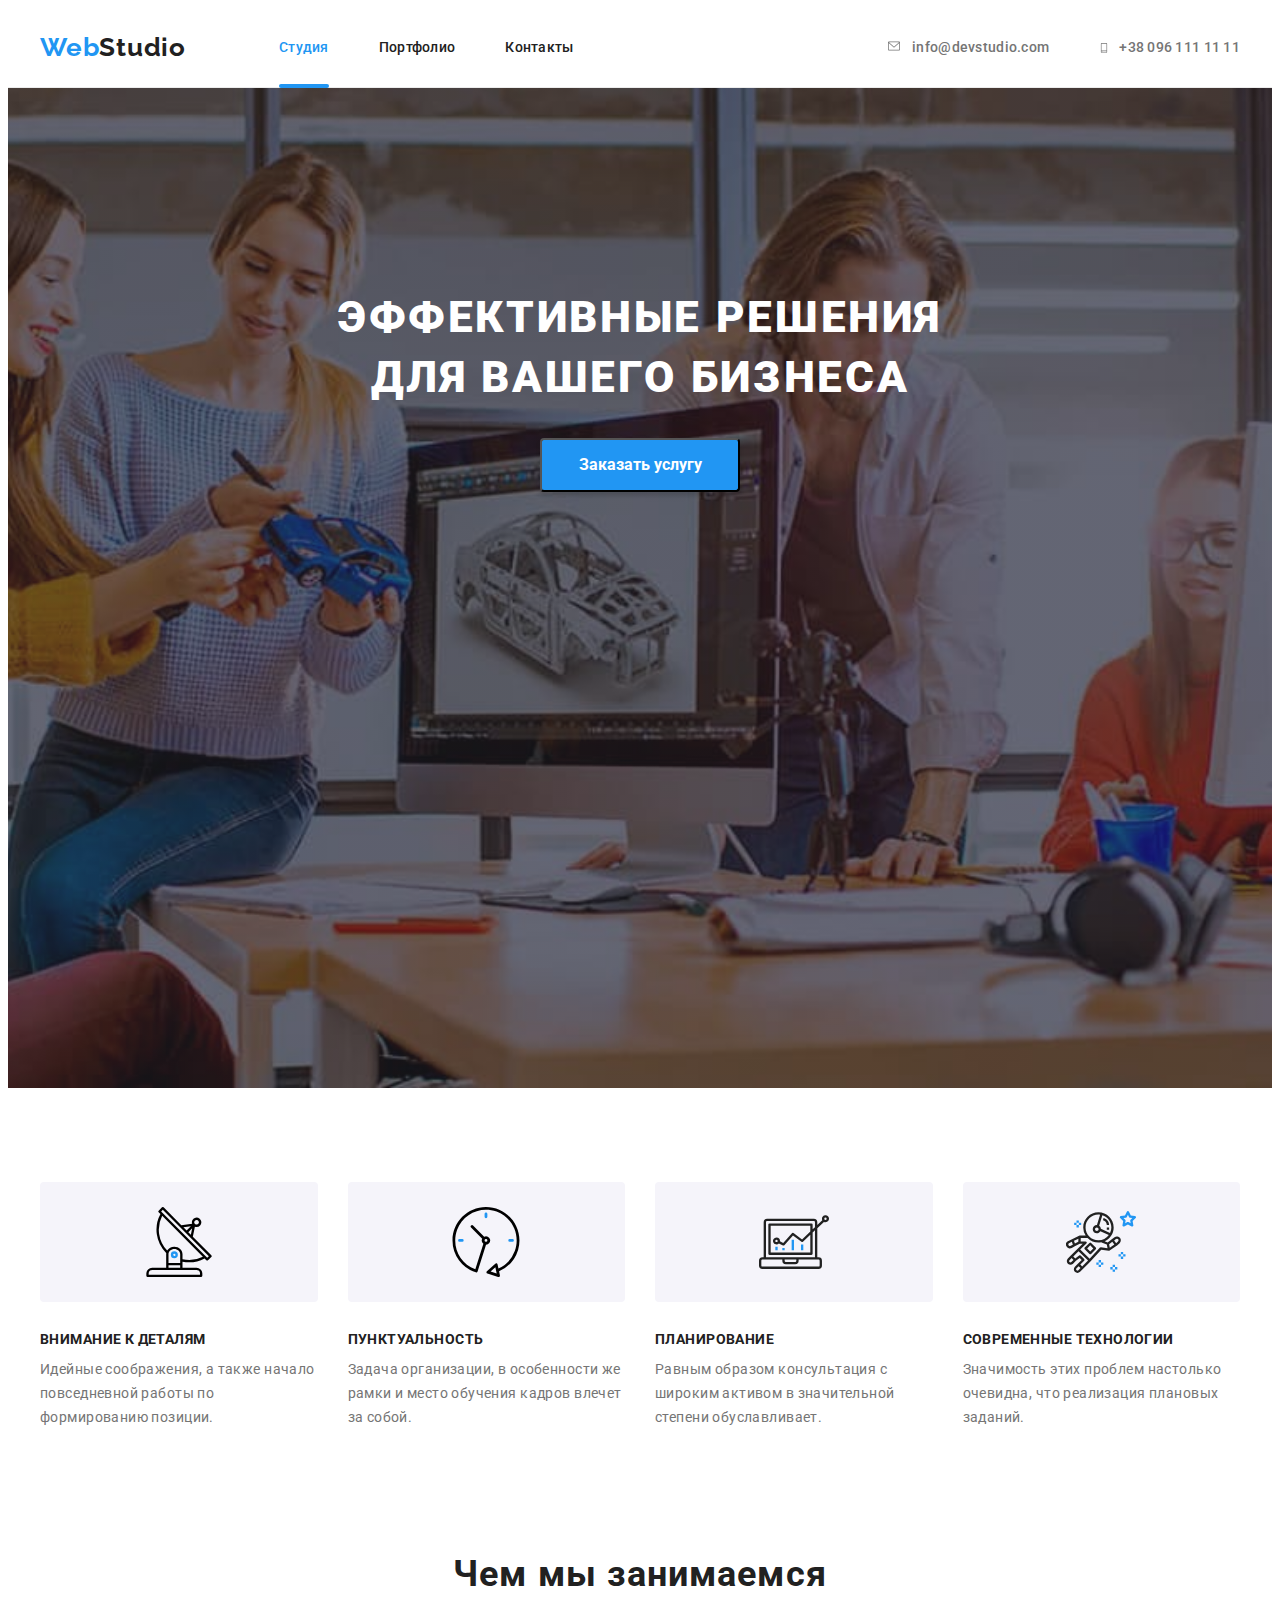
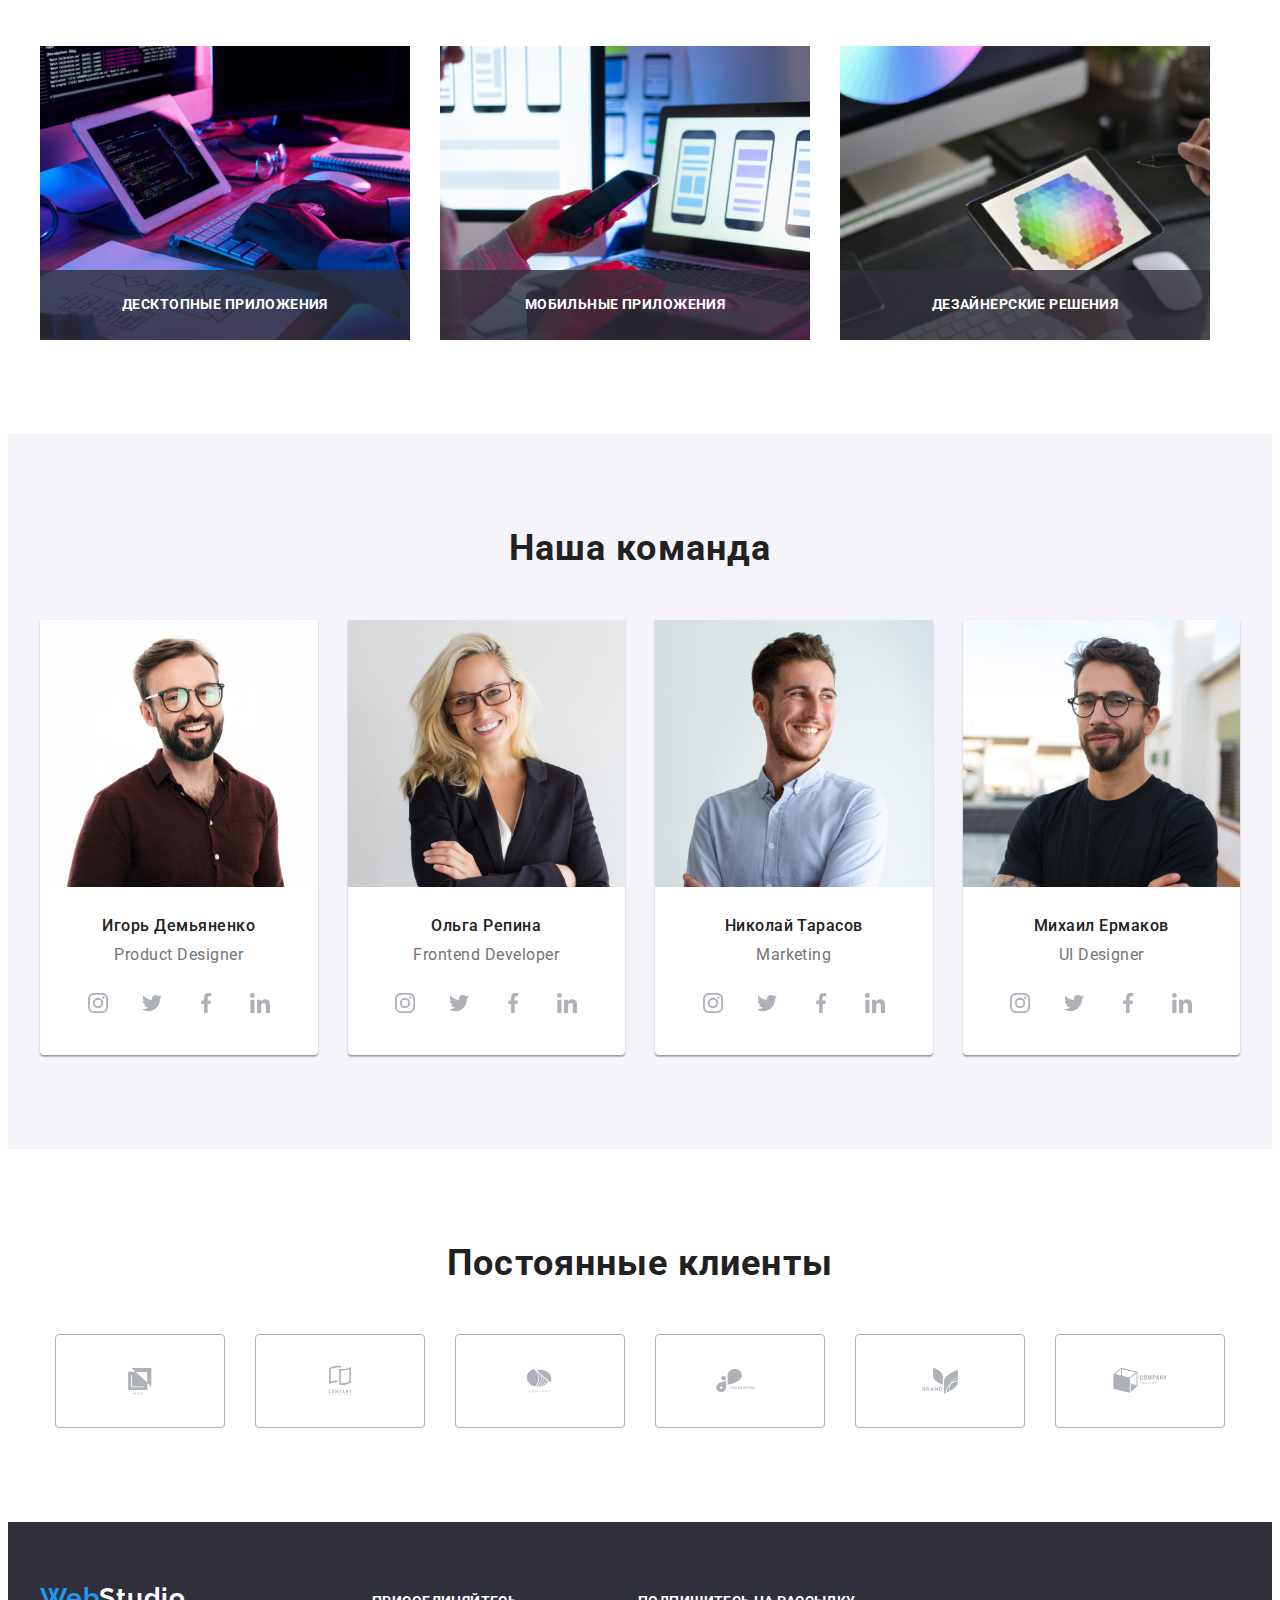
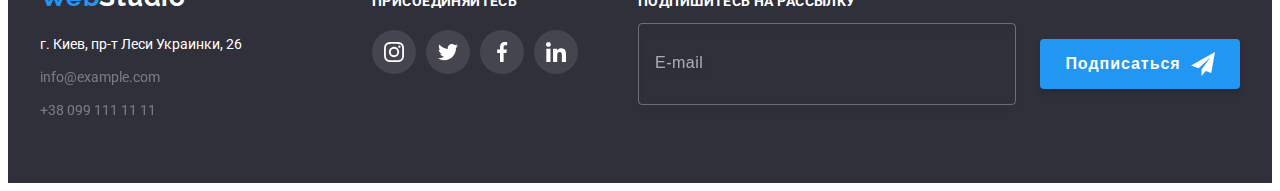
==== index.html @ 74e17956 "without header" ====
<!DOCTYPE html>
<html lang="en">
  <head>
    <meta charset="UTF-8" />
    <meta http-equiv="X-UA-Compatible" content="IE=edge" />
    <meta name="viewport" content="width=device-width, initial-scale=1.0" />
    <link rel="preconnect" href="https://fonts.googleapis.com" />
    <link rel="preconnect" href="https://fonts.gstatic.com" crossorigin />
    <link
      href="https://fonts.googleapis.com/css2?family=Raleway:wght@700&family=Roboto:wght@400;500;700;900&display=swap"
      rel="stylesheet"
    />
    <link
      rel="stylesheet"
      href="https://cdnjs.cloudflare.com/ajax/libs/modern-normalize/1.1.0/modern-normalize.min.css"
      integrity="sha512-wpPYUAdjBVSE4KJnH1VR1HeZfpl1ub8YT/NKx4PuQ5NmX2tKuGu6U/JRp5y+Y8XG2tV+wKQpNHVUX03MfMFn9Q=="
      crossorigin="anonymous"
      referrerpolicy="no-referrer"
    />

    <link rel="stylesheet" href="./css/main.min.css" />
    <title>Studio</title>
  </head>
  <body>
    <!-- Шапка -->

    <header class="header">
      <div class="container container__header">
        <nav class="nav">
          <a href="" class="logo__top"
            >Web<span class="logo__black">Studio</span></a
          >
          <ul class="nav__list list">
            <li class="nav__item">
              <a href="index.html" class="nav__link current">Студия</a>
            </li>
            <li class="nav__item">
              <a href="portfolio.html" class="nav__link">Портфолио</a>
            </li>
            <li class="nav__item">
              <a href="" class="nav__link">Контакты</a>
            </li>
          </ul>
        </nav>
        <ul class="contact list">
          <li class="contact__item">
            <a href="mailto:info@devstudio.com" class="contact__link">
              <svg class="contact__icon-mail">
                <use href="./images/symbol-defs.svg#icon-mail"></use></svg
              >info@devstudio.com</a
            >
          </li>
          <li class="contact__item">
            <a href="tel:+380961111111" class="contact__link">
              <svg class="contact__icon-phone">
                <use href="./images/symbol-defs.svg#icon-smartphone"></use></svg
              >+38 096 111 11 11</a
            >
          </li>
        </ul>
      </div>
    </header>

    <!-- Hero -->

    <main>
      <section class="hero__page">
        <h1 class="hero__title">ЭФФЕКТИВНЫЕ РЕШЕНИЯ<br />ДЛЯ ВАШЕГО БИЗНЕСА</h1>
        <button data-modal-open type="button" class="hero__button">
          Заказать услугу
        </button>
      </section>

      <!-- 2 Body -->

      <section class="feature__section">
        <div class="container">
          <h2 class="visually-hidden">Особенности</h2>
          <ul class="list feature__list">
            <li class="feature__item">
              <div class="feature__proj">
                <svg class="feature__icon">
                  <use href="./images/symbol-defs.svg#icon-antenna"></use>
                </svg>
              </div>
              <h3 class="feature__title">Внимание к деталям</h3>
              <p class="feature__text">
                Идейные соображения, а также начало повседневной работы по
                формированию позиции.
              </p>
            </li>
            <li class="feature__item">
              <div class="feature__proj">
                <svg class="feature__icon">
                  <use href="./images/symbol-defs.svg#icon-clock"></use>
                </svg>
              </div>
              <h3 class="feature__title">Пунктуальность</h3>
              <p class="feature__text">
                Задача организации, в особенности же рамки и место обучения
                кадров влечет за собой.
              </p>
            </li>
            <li class="feature__item">
              <div class="feature__proj">
                <svg class="feature__icon">
                  <use href="./images/symbol-defs.svg#icon-diagram"></use>
                </svg>
              </div>
              <h3 class="feature__title">Планирование</h3>
              <p class="feature__text">
                Равным образом консультация с широким активом в значительной
                степени обуславливает.
              </p>
            </li>
            <li class="feature__item">
              <div class="feature__proj">
                <svg class="feature__icon">
                  <use href="./images/symbol-defs.svg#icon-astronaut"></use>
                </svg>
              </div>
              <h3 class="feature__title">Современные технологии</h3>
              <p class="feature__text">
                Значимость этих проблем настолько очевидна, что реализация
                плановых заданий.
              </p>
            </li>
          </ul>
        </div>
      </section>

      <!--What we do -->
      <section class="project section">
        <div class="container">
          <h2 class="activity__title">Чем мы занимаемся</h2>
          <ul class="activity__list list">
            <li class="activity__item">
              <div class="activity__base">
                <img
                  src="./images/screen-1.jpg"
                  alt="Людина пише код"
                  width="370"
                />
                <div class="activity__inform">
                  <p class="activity__text">ДЕСКТОПНЫЕ ПРИЛОЖЕНИЯ</p>
                </div>
              </div>
            </li>
            <li class="activity__item">
              <div class="activity__base">
                <img
                  src="./images/screen-2.jpg"
                  alt="Людина створює додаток"
                  width="370"
                />
                <div class="activity__inform">
                  <p class="activity__text">МОБИЛЬНЫЕ ПРИЛОЖЕНИЯ</p>
                </div>
              </div>
            </li>
            <li class="activity__item">
              <div class="activity__base">
                <img
                  src="./images/screen-3.jpg"
                  alt="Людина підбирає колір"
                  width="370"
                />
                <div class="activity__inform">
                  <p class="activity__text">ДЕЗАЙНЕРСКИЕ РЕШЕНИЯ</p>
                </div>
              </div>
            </li>
          </ul>
        </div>
      </section>

      <!-- Our team -->

      <section class="team section">
        <div class="container">
          <h2 class="team__title">Наша команда</h2>
          <ul class="team__list list">
            <li class="team__item">
              <img
                class="team__pictures"
                src="./images/img3.jpg"
                alt="Фото працівника"
                width="270"
              />
              <div class="team__workers">
                <h3 class="team__name">Игорь Демьяненко</h3>
                <p class="team__position">Product Designer</p>
                <ul class="team__social list">
                  <li class="team__social--item">
                    <a href="" class="team__social--link">
                      <svg
                        class="team__social--icon"
                        width="20px"
                        height="20px"
                      >
                        <use
                          href="./images/symbol-defs.svg#icon-instagram"
                        ></use>
                      </svg>
                    </a>
                  </li>
                  <li class="team__social--item">
                    <a href="" class="team__social--link">
                      <svg
                        class="team__social--icon"
                        width="20px"
                        height="20px"
                      >
                        <use href="./images/symbol-defs.svg#icon-twitter"></use>
                      </svg>
                    </a>
                  </li>
                  <li class="team__social--item">
                    <a href="" class="team__social--link">
                      <svg
                        class="team__social--icon"
                        width="20px"
                        height="20px"
                      >
                        <use
                          href="./images/symbol-defs.svg#icon-facebook"
                        ></use>
                      </svg>
                    </a>
                  </li>
                  <li class="team__social--item">
                    <a href="" class="team__social--link">
                      <svg
                        class="team__social--icon"
                        width="20px"
                        height="20px"
                      >
                        <use
                          href="./images/symbol-defs.svg#icon-linkedin"
                        ></use>
                      </svg>
                    </a>
                  </li>
                </ul>
              </div>
            </li>
            <li class="team__item">
              <img
                class="team__pictures"
                src="./images/img4.jpg"
                alt="Фото працівника"
                width="270"
              />
              <div class="team__workers">
                <h3 class="team__name">Ольга Репина</h3>
                <p class="team__position">Frontend Developer</p>
                <ul class="team__social list">
                  <li class="team__social--item">
                    <a href="" class="team__social--link">
                      <svg
                        class="team__social--icon"
                        width="20px"
                        height="20px"
                      >
                        <use
                          href="./images/symbol-defs.svg#icon-instagram"
                        ></use>
                      </svg>
                    </a>
                  </li>
                  <li class="team__social--item">
                    <a href="" class="team__social--link">
                      <svg
                        class="team__social--icon"
                        width="20px"
                        height="20px"
                      >
                        <use href="./images/symbol-defs.svg#icon-twitter"></use>
                      </svg>
                    </a>
                  </li>
                  <li class="team__social--item">
                    <a href="" class="team__social--link">
                      <svg
                        class="team__social--icon"
                        width="20px"
                        height="20px"
                      >
                        <use
                          href="./images/symbol-defs.svg#icon-facebook"
                        ></use>
                      </svg>
                    </a>
                  </li>
                  <li class="team__social--item">
                    <a href="" class="team__social--link">
                      <svg
                        class="team__social--icon"
                        width="20px"
                        height="20px"
                      >
                        <use
                          href="./images/symbol-defs.svg#icon-linkedin"
                        ></use>
                      </svg>
                    </a>
                  </li>
                </ul>
              </div>
            </li>
            <li class="team__item">
              <img
                class="team__pictures"
                src="./images/img5.jpg"
                alt="Фото працівника"
                width="270"
              />
              <div class="team__workers">
                <h3 class="team__name">Николай Тарасов</h3>
                <p class="team__position">Marketing</p>
                <ul class="team__social list">
                  <li class="team__social--item">
                    <a href="" class="team__social--link">
                      <svg
                        class="team__social--icon"
                        width="20px"
                        height="20px"
                      >
                        <use
                          href="./images/symbol-defs.svg#icon-instagram"
                        ></use>
                      </svg>
                    </a>
                  </li>
                  <li class="team__social--item">
                    <a href="" class="team__social--link">
                      <svg
                        class="team__social--icon"
                        width="20px"
                        height="20px"
                      >
                        <use href="./images/symbol-defs.svg#icon-twitter"></use>
                      </svg>
                    </a>
                  </li>
                  <li class="team__social--item">
                    <a href="" class="team__social--link">
                      <svg
                        class="team__social--icon"
                        width="20px"
                        height="20px"
                      >
                        <use
                          href="./images/symbol-defs.svg#icon-facebook"
                        ></use>
                      </svg>
                    </a>
                  </li>
                  <li class="team__social--item">
                    <a href="" class="team__social--link">
                      <svg
                        class="team__social--icon"
                        width="20px"
                        height="20px"
                      >
                        <use
                          href="./images/symbol-defs.svg#icon-linkedin"
                        ></use>
                      </svg>
                    </a>
                  </li>
                </ul>
              </div>
            </li>
            <li class="team__item">
              <img
                class="team__pictures"
                src="./images/img6.jpg"
                alt="Фото працівника"
                width="270"
              />
              <div class="team__workers">
                <h3 class="team__name">Михаил Ермаков</h3>
                <p class="team__position">UI Designer</p>
                <ul class="team__social list">
                  <li class="team__social--item">
                    <a href="" class="team__social--link">
                      <svg
                        class="team__social--icon"
                        width="20px"
                        height="20px"
                      >
                        <use
                          href="./images/symbol-defs.svg#icon-instagram"
                        ></use>
                      </svg>
                    </a>
                  </li>
                  <li class="team__social--item">
                    <a href="" class="team__social--link">
                      <svg
                        class="team__social--icon"
                        width="20px"
                        height="20px"
                      >
                        <use href="./images/symbol-defs.svg#icon-twitter"></use>
                      </svg>
                    </a>
                  </li>
                  <li class="team__social--item">
                    <a href="" class="team__social--link">
                      <svg
                        class="team__social--icon"
                        width="20px"
                        height="20px"
                      >
                        <use
                          href="./images/symbol-defs.svg#icon-facebook"
                        ></use>
                      </svg>
                    </a>
                  </li>
                  <li class="team__social--item">
                    <a href="" class="team__social--link">
                      <svg
                        class="team__social--icon"
                        width="20px"
                        height="20px"
                      >
                        <use
                          href="./images/symbol-defs.svg#icon-linkedin"
                        ></use>
                      </svg>
                    </a>
                  </li>
                </ul>
              </div>
            </li>
          </ul>
        </div>
      </section>

      <section class="clients section">
        <div class="container">
          <h2 class="clients__title">Постоянные клиенты</h2>
          <ul class="clients__list list">
            <li class="clients__item">
              <a href="" class="clients__link">
                <svg class="clients__icon">
                  <use href="./images/symbol-defs.svg#icon-logo1"></use>
                </svg>
              </a>
            </li>
            <li class="clients__item">
              <a href="" class="clients__link">
                <svg class="clients__icon">
                  <use href="./images/symbol-defs.svg#icon-logo2"></use>
                </svg>
              </a>
            </li>
            <li class="clients__item">
              <a href="" class="clients__link">
                <svg class="clients__icon">
                  <use href="./images/symbol-defs.svg#icon-logo3"></use>
                </svg>
              </a>
            </li>
            <li class="clients__item">
              <a href="" class="clients__link">
                <svg class="clients__icon">
                  <use href="./images/symbol-defs.svg#icon-logo4"></use>
                </svg>
              </a>
            </li>
            <li class="clients__item">
              <a href="" class="clients__link">
                <svg class="clients__icon">
                  <use href="./images/symbol-defs.svg#icon-logo5"></use>
                </svg>
              </a>
            </li>
            <li class="clients__item">
              <a href="" class="clients__link">
                <svg class="clients__icon">
                  <use href="./images/symbol-defs.svg#icon-logo6"></use>
                </svg>
              </a>
            </li>
          </ul>
        </div>
      </section>
    </main>
    <!--Address and phone number-->
    <footer class="footer__section">
      <div class="container footer__container">
        <div class="footer__con">
          <a href="/index.html" class="logo"
            >Web<span class="logo__white">Studio</span></a
          >
          <address class="footer__address">
            <p>г. Киев, пр-т Леси Украинки, 26</p>
            <a class="footer__address--link" href="mailto:info@example.com"
              >info@example.com</a
            >
            <a class="footer__address--link" href="tel:380991111111"
              >+38 099 111 11 11</a
            >
          </address>
        </div>
        <div class="footer__socials">
          <h3 class="footer__socials--title">ПРИСОЕДИНЯЙТЕСЬ</h3>
          <ul class="footer__socials--list list">
            <li class="footer__socials--item">
              <a href="" class="footer__socials--link">
                <svg class="footer__socials--icon" width="20px" height="20px">
                  <use href="./images/symbol-defs.svg#icon-instagram"></use>
                </svg>
              </a>
            </li>
            <li class="footer__socials--item">
              <a href="" class="footer__socials--link">
                <svg class="footer__socials--icon" width="20px" height="20px">
                  <use href="./images/symbol-defs.svg#icon-twitter"></use>
                </svg>
              </a>
            </li>
            <li class="footer__socials--item">
              <a href="" class="footer__socials--link">
                <svg class="footer__socials--icon" width="20px" height="20px">
                  <use href="./images/symbol-defs.svg#icon-facebook"></use>
                </svg>
              </a>
            </li>
            <li class="footer__socials--item">
              <a href="" class="footer__socials--link">
                <svg class="footer__socials--icon" width="20px" height="20px">
                  <use href="./images/symbol-defs.svg#icon-linkedin"></use>
                </svg>
              </a>
            </li>
          </ul>
        </div>

        <!-- Подпишитесь на рассылку -->

        <div class="subscribe">
          <p class="subscribe__title">Подпишитесь на рассылку</p>
          <form class="subscribe__field">
            <input
              type="email"
              class="subscribe__email"
              name="email"
              placeholder="E-mail"
            />
            <button type="submit" class="subscribe__button">
              Подписаться
              <svg class="subscribe__icon">
                <use href="./images/symbol-defs.svg#icon-send"></use>
              </svg>
            </button>
          </form>
        </div>
      </div>
    </footer>

    <!-- Модальне вікно -->

    <div class="backdrop is-hidden" data-modal>
      <div class="modal">
        <button data-modal-close type="button" class="modal__button">
          <svg class="modal__close--icon">
            <use href="./images/symbol-defs.svg#icon-close"></use>
          </svg>
        </button>
        <p class="modal__title">Оставьте свои данные, мы вам перезвоним</p>
        <form class="modal__form" autocomplete="off">
          <label class="modal__label" for="user-name">Имя</label>
          <div class="modal__field">
            <input
              type="text"
              class="modal__input"
              name="user-name"
              id="user-name"
            />
            <svg class="modal__icon" width="18px" height="18px">
              <use href="./images/symbol-defs.svg#icon-person"></use>
            </svg>
          </div>
          <label class="modal__label" for="user-tel">Телефон</label>
          <div class="modal__field">
            <input
              type="tel"
              class="modal__input"
              name="user-tel"
              id="user-tel"
            />
            <svg class="modal__icon" width="18px" height="18px">
              <use href="./images/symbol-defs.svg#icon-phone"></use>
            </svg>
          </div>
          <label class="modal__label" for="user-email">Почта</label>
          <div class="modal__field">
            <input
              type="email"
              class="modal__input"
              name="user-email"
              id="user-email"
            />
            <svg class="modal__icon" width="18px" height="18px">
              <use href="./images/symbol-defs.svg#icon-email"></use>
            </svg>
          </div>

          <label class="modal__label" for="user-comment">Комментарий</label>
          <textarea
            name="user-comment"
            class="modal__comment"
            placeholder="Введите текст"
            id="user-comment"
          ></textarea>

          <!-- Форма -->

          <div class="modal__conditions">
            <input
              type="checkbox"
              class="checkbox__input is-hidden"
              id="checkbox__input"
              name="policy"
              value="policy"
            />
            <label for="checkbox__input" class="checkbox__text">
              <span>
                <svg class="checkbox__icon" width="11px" height="8px">
                  <use href="./images/symbol-defs.svg#icon-vector"></use>
                </svg>
              </span>
              Соглашаюсь с рассылкой и принимаю &nbsp;
              <a class="checkbox__link" href="#">Условия договора</a></label
            >
          </div>
          <button type="submit" class="checkbox__button">Отправить</button>
        </form>
      </div>
    </div>
    <script src="./js/modal.js"></script>
  </body>
</html>
---- css/main.min.css ----
body{font-family:Roboto,sans-serif}:root{--main-text-color: #212121;--secondary-text-color: #757575;--primary-white-color: #ffffff;--main-page-background-color: #ffffff;--secondary-background-color: #2f303a;--accent-color: #2196f3;--second-button-color: #188ce8;--contact-info-color: rgba(255, 255, 255, 0.6);--third-button-color: #f5f4fa;--border-color: #eeeeee;--bg-icon-color: #f5f4fa;--soc-icon-color: #afb1b8;--footer-icon-color: rgba(255, 255, 255, 0.1);--timing-function: cubic-bezier(0.4, 0, 0.2, 1);--example-bg-color: rgba(33, 150, 243, 0.9)}h1,h2,h3,h4,h5,h6{margin:0;padding:0}p{margin:0;padding:0}.list{margin:0;padding:0;list-style:none}.img{display:block}.container{margin-left:auto;margin-right:auto;padding-left:15px;padding-right:15px}@media screen and (min-width: 480px){.container{width:480px}}@media screen and (min-width: 768px){.container{width:768px}}@media screen and (min-width: 1200px){.container{width:1200px}}.visually-hidden{position:absolute;white-space:nowrap;width:1px;height:1px;overflow:hidden;border:0;padding:0;clip:rect(0 0 0 0);-webkit-clip-path:inset(50%);clip-path:inset(50%);margin:-1px}body{background-color:var(--main-page-background-color);color:var(--main-text-color)}.header{border-bottom:1px solid #ececec}.container__header{display:-webkit-box;display:-ms-flexbox;display:flex;-webkit-box-align:center;-ms-flex-align:center;align-items:center}.nav{display:-webkit-box;display:-ms-flexbox;display:flex;-webkit-box-align:center;-ms-flex-align:center;align-items:center}.logo__top{margin-right:93px;color:var(--accent-color);font-family:Raleway,sans-serif;font-style:normal;font-weight:700;font-size:26px;line-height:1.19;text-decoration:none;letter-spacing:.03em}.logo{color:var(--accent-color);font-family:Raleway,sans-serif;font-style:normal;font-weight:700;font-size:26px;line-height:1.19;text-decoration:none;letter-spacing:.03em}.logo__black{color:var(--main-text-color)}.logo__white{color:var(--primary-white-color)}.nav{display:-webkit-box;display:-ms-flexbox;display:flex;-webkit-box-align:center;-ms-flex-align:center;align-items:center}.nav__list .nav__item .nav__link{display:block;padding-top:32px;padding-bottom:32px;margin-right:50px}.nav__list{display:-webkit-box;display:-ms-flexbox;display:flex}.nav__link{color:var(--main-text-color);text-decoration:none;font-style:normal;font-weight:500;font-size:14px;line-height:1.1;letter-spacing:.02em;-webkit-transition:color 250ms var(--timing-function);transition:color 250ms var(--timing-function)}.nav__link:hover,.nav__link:focus{color:var(--accent-color)}.nav__link.current{position:relative}.nav__link.current{color:var(--accent-color)}.nav__link.current::after{content:"";position:absolute;left:0;bottom:-1px;display:block;width:100%;height:4px;border-radius:2px;background-color:var(--accent-color)}.contact{display:-webkit-box;display:-ms-flexbox;display:flex;margin-left:auto}.contact__icon-mail{fill:currentColor;margin-right:10px;width:16px;height:12px;display:-webkit-box;display:-ms-flexbox;display:flex;-webkit-box-pack:center;-ms-flex-pack:center;justify-content:center;text-align:center}.contact__icon-mail:hover,.contact__icon-mail:focus{fill:var(--accent-color)}.contact__icon-phone{margin-right:10px;width:10px;height:16px;fill:currentColor;-webkit-transition:fill 250ms var(--timing-function);transition:fill 250ms var(--timing-function)}.contact__item+.contact__item{margin-left:50px}.contact__link{color:var(--secondary-text-color);text-decoration:none;font-style:normal;font-weight:500;font-size:14px;line-height:1.1;letter-spacing:.02em;-webkit-transition:color 250ms var(--timing-function);transition:color 250ms var(--timing-function)}.contact__link{display:-webkit-box;display:-ms-flexbox;display:flex;margin-left:auto}.contact__link:hover,.contact__link:focus{color:var(--accent-color)}.hero__page{max-width:1600px;height:600px;margin-left:auto;margin-right:auto;text-align:center;padding-top:200px;padding-bottom:200px;background-image:-webkit-gradient(linear, left top, right top, from(rgba(47, 48, 58, 0.4)), to(rgba(47, 48, 58, 0.4))),url(../images/head-bg.jpg);background-image:linear-gradient(to right, rgba(47, 48, 58, 0.4), rgba(47, 48, 58, 0.4)),url(../images/head-bg.jpg);background-repeat:no-repeat;background-size:cover;background-position:center}.hero__title{font-weight:900;font-size:44px;line-height:1.36;text-align:center;letter-spacing:.06em;text-transform:uppercase;margin-bottom:30px;color:var(--primary-white-color)}.hero__button{display:inline-block;padding:10px 32px;min-width:200px;background-color:var(--accent-color);text-align:center;-webkit-box-shadow:0px 4px 4px rgba(0,0,0,.15);box-shadow:0px 4px 4px rgba(0,0,0,.15);border-radius:4px;-webkit-transition:background-color 250ms var(--timing-function),-webkit-box-shadow 250ms var(--timing-function);transition:background-color 250ms var(--timing-function),-webkit-box-shadow 250ms var(--timing-function);transition:background-color 250ms var(--timing-function),box-shadow 250ms var(--timing-function);transition:background-color 250ms var(--timing-function),box-shadow 250ms var(--timing-function),-webkit-box-shadow 250ms var(--timing-function)}.hero__button{color:var(--primary-white-color);font-family:inherit;font-weight:700;font-size:16px;line-height:1.86;cursor:pointer}.hero__button:hover,.hero__button:focus{background-color:var(--second-button-color);color:var(--primary-white-color)}.feature__section{padding-top:60px;padding-bottom:60px}@media screen and (min-width: 1200px){.feature__section{padding-top:94px;padding-bottom:94px}}.feature__proj{display:-webkit-box;display:-ms-flexbox;display:flex;-webkit-box-pack:center;-ms-flex-pack:center;justify-content:center;-webkit-box-align:center;-ms-flex-align:center;align-items:center;height:120px;background-color:var(--bg-icon-color);margin-bottom:30px;border-radius:4px}@media screen and (min-width: 1200px){.feature__list{margin-bottom:-30px}}@media screen and (min-width: 768px){.feature__list{display:-webkit-box;display:-ms-flexbox;display:flex;-ms-flex-wrap:wrap;flex-wrap:wrap;margin-right:-30px}}@media screen and (min-width: 1200px){.feature__item{margin-bottom:30px}}@media screen and (min-width: 768px){.feature__item{margin-right:30px;-ms-flex-preferred-size:calc(50% - 30px);flex-basis:calc(50% - 30px)}}@media screen and (min-width: 1200px){.feature__item{-ms-flex-preferred-size:calc(25% - 30px);flex-basis:calc(25% - 30px)}}.feature__icon{width:70px;height:70px}.feature__title{margin-bottom:10px;font-weight:700;font-size:14px;line-height:1.14;letter-spacing:.03em;text-transform:uppercase;text-align:center}@media screen and (min-width: 768px){.feature__title{text-align:start}}.feature__text{color:var(--secondary-text-color);font-weight:400;font-size:14px;line-height:1.71;letter-spacing:.03em}@media screen and (min-width: 768px){.feature__text{margin-bottom:30px}}@media screen and (max-width: 1200px){.project{display:none}}.project{padding-bottom:94px}.activity__title{color:var(--main-text-color);font-weight:700;font-size:36px;line-height:1.16;text-align:center;letter-spacing:.03em}.activity__title{margin-bottom:50px}.project img{display:block}.activity__list{display:-webkit-box;display:-ms-flexbox;display:flex}.activity__item:not(:last-child){margin-right:30px}.project__section .img{display:block}.activity__base{position:relative}.activity__inform{position:absolute;width:100%;height:70px;bottom:0;background-color:rgba(47,48,58,.8);display:-webkit-box;display:-ms-flexbox;display:flex;-webkit-box-pack:center;-ms-flex-pack:center;justify-content:center;-webkit-box-align:center;-ms-flex-align:center;align-items:center}.activity__text{font-weight:700;font-size:14px;line-height:1.14;text-align:center;letter-spacing:.03em;color:var(--primary-white-color)}.team{margin:0 auto;padding-top:60px;padding-bottom:60px}@media screen and (min-width: 1200px){.team{padding-top:94px;padding-bottom:94px}}.team__title{color:var(--main-text-color);font-weight:700;font-size:28px;line-height:1.17;text-align:center;letter-spacing:.03em;margin-bottom:30px}@media screen and (min-width: 1200px){.team__title{font-size:36px;line-height:1.16;margin-bottom:50px}}.team__workers{padding-top:30px;padding-bottom:30px}@media screen and (max-width: 1200px){.team__workers{padding-top:30px;padding-bottom:24px}}.team__list{text-align:center}@media screen and (max-width: 1200px){.team__list{margin-bottom:-30px}}@media screen and (min-width: 768px){.team__list{display:-webkit-box;display:-ms-flexbox;display:flex;-ms-flex-wrap:wrap;flex-wrap:wrap;margin-right:-30px}}.team__item{background:var(--primary-white-color);-webkit-box-shadow:0px 1px 3px rgba(0,0,0,.12),0px 1px 1px rgba(0,0,0,.14),0px 2px 1px rgba(0,0,0,.2);box-shadow:0px 1px 3px rgba(0,0,0,.12),0px 1px 1px rgba(0,0,0,.14),0px 2px 1px rgba(0,0,0,.2);border-radius:0px 0px 4px 4px}@media screen and (max-width: 1200px){.team__item{margin-bottom:30px}}@media screen and (min-width: 768px){.team__item{-ms-flex-preferred-size:calc(50% - 30px);flex-basis:calc(50% - 30px);margin-right:30px}}@media screen and (min-width: 1200px){.team__item{-ms-flex-preferred-size:calc(25% - 30px);flex-basis:calc(25% - 30px)}}.team__item:not(:last-child){margin-right:30px}.team{background-color:var(--third-button-color)}.team__name{color:var(--main-text-color);font-weight:500;font-size:16px;line-height:1.18;letter-spacing:.03em}.team__name{margin-bottom:10px}.team__position{color:var(--secondary-text-color);font-weight:400;font-size:16px;line-height:1.18;letter-spacing:.03em}.team img{display:block;width:100%}.team__social{display:-webkit-box;display:-ms-flexbox;display:flex;-webkit-box-pack:center;-ms-flex-pack:center;justify-content:center;margin-top:16px}.team__social--item:not(:last-child){margin-right:10px}.team__social--link{width:44px;height:44px;background-color:var(--primary-white-color);border-radius:50%;display:-webkit-box;display:-ms-flexbox;display:flex;-webkit-box-pack:center;-ms-flex-pack:center;justify-content:center;-webkit-box-align:center;-ms-flex-align:center;align-items:center;-webkit-transition:background-color 250ms var(--timing-function);transition:background-color 250ms var(--timing-function)}.team__social--link:hover,.team__social--link:focus{background-color:var(--accent-color)}.team__social--icon{fill:var(--soc-icon-color);-webkit-transition:fill 250ms var(--timing-function);transition:fill 250ms var(--timing-function)}.team__social--link:hover .team__social--icon,.team__social--link:focus .team__social--icon{fill:var(--primary-white-color)}.clients{padding-top:60px;padding-bottom:60px}@media screen and (min-width: 1200px){.clients{padding-top:94px;padding-bottom:94px}}.clients__title{font-weight:700;font-size:36px;line-height:1.16;text-align:center;letter-spacing:.03em;margin-bottom:50px}.clients__link{display:-webkit-box;display:-ms-flexbox;display:flex;-webkit-box-pack:center;-ms-flex-pack:center;justify-content:center;-webkit-box-align:center;-ms-flex-align:center;align-items:center;height:92px;border:1px solid #afb1b8;border-radius:4px;-webkit-transition:border 250ms var(--timing-function);transition:border 250ms var(--timing-function)}.clients__link:hover,.clients__link:focus{border-color:var(--accent-color)}.clients__list{display:-webkit-box;display:-ms-flexbox;display:flex;-ms-flex-wrap:wrap;flex-wrap:wrap;margin-left:-30px;margin-bottom:-30px;-webkit-box-pack:center;-ms-flex-pack:center;justify-content:center}.clients__item{-ms-flex-preferred-size:calc(50% - 30px);flex-basis:calc(50% - 30px);margin-left:30px;margin-bottom:30px;-webkit-box-sizing:border-box;box-sizing:border-box;border-radius:4px}@media screen and (min-width: 768px){.clients__item{-ms-flex-preferred-size:calc(33.3333333333% - 30px);flex-basis:calc(33.3333333333% - 30px);margin-left:30px}}@media screen and (min-width: 1200px){.clients__item{-ms-flex-preferred-size:calc(16.6666666667% - 30px);flex-basis:calc(16.6666666667% - 30px);margin-left:30px;max-width:170px}}.clients__icon{width:106px;height:60px;fill:var(--soc-icon-color);-webkit-transition:fill 250ms var(--timing-function);transition:fill 250ms var(--timing-function)}.clients__link:hover .clients__icon,.clients__link:focus .clients__icon{fill:var(--accent-color)}.footer__section{padding:60px 0;background-color:var(--secondary-background-color);text-align:center}@media screen and (min-width: 1200px){.footer__section{text-align:left}}@media screen and (min-width: 768px){.footer__container{display:-webkit-box;display:-ms-flexbox;display:flex;-ms-flex-wrap:wrap;flex-wrap:wrap;-webkit-box-align:baseline;-ms-flex-align:baseline;align-items:baseline;-ms-flex-pack:distribute;justify-content:space-around}}@media screen and (min-width: 1200px){.footer__container{-webkit-box-flex:1;-ms-flex-positive:1;flex-grow:1;-webkit-box-pack:justify;-ms-flex-pack:justify;justify-content:space-between}}.logo{display:inline-block}.logo__white{color:var(--primary-white-color)}.footer__address{display:-webkit-box;display:-ms-flexbox;display:flex;-webkit-box-orient:vertical;-webkit-box-direction:normal;-ms-flex-direction:column;flex-direction:column;margin-top:20px;color:var(--primary-white-color);font-style:normal;font-size:14px;line-height:1.71}.footer__address--link{color:var(--contact-info-color);opacity:60%;text-decoration:none}.footer__address--link:not(:last-child),.footer__address p{margin-bottom:9px}.footer__address--link:hover,.footer__address--link:focus{color:var(--primary-white-color);-webkit-transition:color 250ms var(--timing-function);transition:color 250ms var(--timing-function)}.footer__socials--title{font-size:14px;line-height:1.14;letter-spacing:.03em;text-transform:uppercase;color:var(--primary-white-color);margin-bottom:20px}.footer__socials{margin-top:60px}@media screen and (min-width: 768px){.footer__socials{margin-top:0}}.footer__socials{margin-left:70px}.footer__socials--list{display:-webkit-box;display:-ms-flexbox;display:flex}.footer__socials--item:not(:last-child){margin-right:10px}.footer__socials--link{width:44px;height:44px;background-color:var(--footer-icon-color);border-radius:50%;display:-webkit-box;display:-ms-flexbox;display:flex;-webkit-box-pack:center;-ms-flex-pack:center;justify-content:center;-webkit-box-align:center;-ms-flex-align:center;align-items:center;-webkit-transition:background-color 250ms var(--timing-function);transition:background-color 250ms var(--timing-function)}.footer__socials--link:hover,.footer__socials--link:focus{background-color:var(--accent-color)}.footer__socials--icon{display:-webkit-box;display:-ms-flexbox;display:flex;-webkit-box-pack:center;-ms-flex-pack:center;justify-content:center;text-align:center;fill:var(--primary-white-color)}.subscribe{margin-top:60px}@media screen and (min-width: 1200px){.subscribe{margin-top:0}}@media screen and (min-width: 1200px){.subscribe__field{display:-webkit-box;display:-ms-flexbox;display:flex;-webkit-box-align:center;-ms-flex-align:center;align-items:center}}.subscribe__email{width:100%;margin-bottom:20px;padding-top:15px;padding-bottom:15px;padding-left:16px;margin-right:12px;height:50px;border:1px solid rgba(255,255,255,.3);-webkit-filter:drop-shadow(0px 4px 4px rgba(0, 0, 0, 0.15));filter:drop-shadow(0px 4px 4px rgba(0, 0, 0, 0.15));border-radius:4px;background-color:rgba(0,0,0,0);outline:none;-webkit-transition:boder-color 250ms var(--timing-function);transition:boder-color 250ms var(--timing-function);color:var(--primary-white-color)}@media screen and (min-width: 768px){.subscribe__email{width:450px}}@media screen and (min-width: 1200px){.subscribe__email{margin-bottom:0;width:358px}}.subscribe__email:focus{border-color:var(--accent-color)}.subscribe__email::-webkit-input-placeholder{font-weight:400;font-size:16px;line-height:1.25;letter-spacing:.03em;color:var(--contact-info-color)}.subscribe__email::-moz-placeholder{font-weight:400;font-size:16px;line-height:1.25;letter-spacing:.03em;color:var(--contact-info-color)}.subscribe__email:-ms-input-placeholder{font-weight:400;font-size:16px;line-height:1.25;letter-spacing:.03em;color:var(--contact-info-color)}.subscribe__email::-ms-input-placeholder{font-weight:400;font-size:16px;line-height:1.25;letter-spacing:.03em;color:var(--contact-info-color)}.subscribe__email::placeholder{font-weight:400;font-size:16px;line-height:1.25;letter-spacing:.03em;color:var(--contact-info-color)}.subscribe__button{-webkit-box-align:center;-ms-flex-align:center;align-items:center;-webkit-box-pack:center;-ms-flex-pack:center;justify-content:center;display:-webkit-box;display:-ms-flexbox;display:flex;margin:0 auto;width:200px;height:50px;background:var(--accent-color);-webkit-box-shadow:0px 4px 4px rgba(0,0,0,.15);box-shadow:0px 4px 4px rgba(0,0,0,.15);border-radius:4px;border:none;font-weight:700;font-size:16px;line-height:1.87;letter-spacing:.06em;color:var(--primary-white-color);cursor:pointer}@media screen and (min-width: 1200px){.subscribe__button{margin-top:0;margin-left:12px}}.subscribe__icon{padding-left:10px;width:24px;height:24px;fill:var(--primary-white-color)}.subscribe__title{margin-bottom:20px;font-weight:700;font-size:14px;line-height:1.14px;letter-spacing:.03em;text-transform:uppercase;color:var(--primary-white-color)}.portfolio__section{padding-top:60px;padding-bottom:60px}@media screen and (min-width: 1200px){.portfolio__section{padding-top:94px;padding-bottom:94px}}.button__title.visually-hidden{visibility:hidden}.button__list{display:-webkit-box;display:-ms-flexbox;display:flex;-ms-flex-wrap:wrap;flex-wrap:wrap;margin-bottom:40px}@media screen and (min-width: 768px){.button__list{-webkit-box-pack:center;-ms-flex-pack:center;justify-content:center}}@media screen and (min-width: 768px){.button__list{margin-bottom:30px}}@media screen and (min-width: 1200px){.button__list{margin-bottom:50px}}.button__item:not(:last-child){margin-right:8px}@media screen and (max-width: 768px){.button__item:nth-child(-n+3){margin-bottom:15px}}.button__list .button__main{padding:6px 22px;border:none;border-radius:4px}.button__main{color:var(--main-text-color);background-color:var(--third-button-color);font-family:inherit;font-style:normal;font-weight:500;font-size:16px;line-height:1.62;cursor:pointer;-webkit-transition:background-color 250ms var(--timing-function),color 250ms var(--timing-function),-webkit-box-shadow 250ms var(--timing-function);transition:background-color 250ms var(--timing-function),color 250ms var(--timing-function),-webkit-box-shadow 250ms var(--timing-function);transition:background-color 250ms var(--timing-function),color 250ms var(--timing-function),box-shadow 250ms var(--timing-function);transition:background-color 250ms var(--timing-function),color 250ms var(--timing-function),box-shadow 250ms var(--timing-function),-webkit-box-shadow 250ms var(--timing-function)}.button__main:hover,.button__main:focus{color:var(--primary-white-color);background-color:var(--accent-color);-webkit-box-shadow:0px 3px 1px rgba(0,0,0,.1),0px 1px 2px rgba(0,0,0,.08),0px 2px 2px rgba(0,0,0,.12);box-shadow:0px 3px 1px rgba(0,0,0,.1),0px 1px 2px rgba(0,0,0,.08),0px 2px 2px rgba(0,0,0,.12)}.example{display:-webkit-box;display:-ms-flexbox;display:flex;-ms-flex-wrap:wrap;flex-wrap:wrap}.example__item{max-width:450px;margin-bottom:30px}@media screen and (max-width: 1199px){.example__item:last-child{margin-bottom:0px}}@media screen and (min-width: 768px)and (max-width: 1199px){.example__item{max-width:354px;margin-right:30px}.example__item:nth-child(even){margin-right:0px}}@media screen and (min-width: 1200px){.example__item{max-width:370px;margin-right:30px;margin-bottom:30px}.example__item:nth-child(3n){margin-right:0}.example__item:nth-last-child(-n+3){margin-bottom:0}}.example__item .example__link:hover,.example__item .example__link:focus{-webkit-box-shadow:0px 1px 1px rgba(0,0,0,.12),0px 4px 4px rgba(0,0,0,.06),1px 4px 6px rgba(0,0,0,.16);box-shadow:0px 1px 1px rgba(0,0,0,.12),0px 4px 4px rgba(0,0,0,.06),1px 4px 6px rgba(0,0,0,.16)}.example img{display:block}.example__text--show{position:relative;overflow:hidden}.example__text{position:absolute;top:0;background-color:var(--example-bg-color);color:var(--primary-white-color);font-weight:400;font-size:18px;line-height:1.55;letter-spacing:.03em;height:100%;-webkit-transform:translateY(101%);transform:translateY(101%);-webkit-transition:-webkit-transform 250ms var(--timing-function);transition:-webkit-transform 250ms var(--timing-function);transition:transform 250ms var(--timing-function);transition:transform 250ms var(--timing-function), -webkit-transform 250ms var(--timing-function);padding-top:63px;padding-bottom:63px;padding-left:24px;padding-right:24px}@media screen and (min-width: 768px){.example__text{padding-top:49px;padding-bottom:49px}}@media screen and (min-width: 1200px){.example__text{padding-top:63px;padding-bottom:63px}}.example__link:hover .example__text{-webkit-transform:translateY(0%);transform:translateY(0%)}.example__link{display:block;text-decoration:none;color:var(--secondary-text-color);-webkit-transition:-webkit-box-shadow 250ms var(--timing-function);transition:-webkit-box-shadow 250ms var(--timing-function);transition:box-shadow 250ms var(--timing-function);transition:box-shadow 250ms var(--timing-function), -webkit-box-shadow 250ms var(--timing-function)}.example__preview{padding-top:20px;padding-bottom:20px;padding-right:24px;padding-left:24px;border:1px solid var(--border-color);border-top:rgba(0,0,0,0)}.example__title{margin-bottom:4px;color:var(--main-text-color);font-style:normal;font-weight:700;font-size:18px;line-height:2}.example__content{color:var(--secondary-text-color);font-weight:400;font-size:16px;line-height:1.87}.backdrop{position:fixed;top:0;left:0;opacity:1;width:100%;height:100%;background-color:rgba(0,0,0,.2);-webkit-transition:opacity 250ms var(--timing-function),visibility 250ms var(--timing-function);transition:opacity 250ms var(--timing-function),visibility 250ms var(--timing-function)}.backdrop.is-hidden{opacity:0;pointer-events:none;visibility:hidden}.backdrop.is-hidden .modal{-webkit-transform:translate(-50%, -50%) scale(0.5);transform:translate(-50%, -50%) scale(0.5)}.modal{position:absolute;top:50%;left:50%;-webkit-transition:-webkit-transform 250ms var(--timing-function);transition:-webkit-transform 250ms var(--timing-function);transition:transform 250ms var(--timing-function);transition:transform 250ms var(--timing-function), -webkit-transform 250ms var(--timing-function);-webkit-transform:translate(-50%, -50%) scale(1);transform:translate(-50%, -50%) scale(1);padding:40px;min-width:528px;min-height:581px;background-color:#fff;border-radius:4px;-webkit-box-shadow:0px 1px 3px rgba(0,0,0,.12),0px 1px 1px rgba(0,0,0,.14),0px 2px 1px rgba(0,0,0,.2);box-shadow:0px 1px 3px rgba(0,0,0,.12),0px 1px 1px rgba(0,0,0,.14),0px 2px 1px rgba(0,0,0,.2)}.modal__button{position:absolute;top:8px;right:8px;width:30px;height:30px;background:#fff;border:1px solid rgba(0,0,0,.1);-webkit-box-sizing:border-box;box-sizing:border-box;border-radius:50px;cursor:pointer}.modal__close--icon{width:100%;height:100%;-webkit-transition:fill 250ms var(--timing-function);transition:fill 250ms var(--timing-function)}.modal__close--icon:hover{fill:var(--accent-color)}.modal__title{font-weight:700;font-size:20px;line-height:1.15;text-align:center;letter-spacing:.03em;color:var(--main-text-color);margin-bottom:12px}.modal__input{width:448px;height:40px;padding-left:42px;border:1px solid rgba(33,33,33,.2);border-radius:4px;outline:none;-webkit-transition:border-color 250ms var(--timing-function);transition:border-color 250ms var(--timing-function);cursor:pointer}.modal__input:focus{border-color:var(--accent-color)}.modal__field{margin-bottom:10px}.modal__label{font-weight:400;font-size:12px;line-height:1.16;letter-spacing:.01em;color:var(--secondary-text-color);margin-bottom:4px;display:block}.modal__comment{width:448px;height:120px;padding:12px 16px;border:1px solid rgba(33,33,33,.2);border-radius:4px;font-weight:400;font-size:14px;line-height:1.14;letter-spacing:.01em;color:rgba(117,117,117,.5);resize:none;outline:none;margin-bottom:20px;cursor:pointer;-webkit-transition:border-color 250ms var(--timing-function);transition:border-color 250ms var(--timing-function)}.modal__comment:focus{border-color:var(--accent-color)}.modal__field{position:relative}.modal__icon{position:absolute;left:12px;top:50%;-webkit-transform:translateY(-50%);transform:translateY(-50%);-webkit-transition:fill 250ms var(--timing-function);transition:fill 250ms var(--timing-function)}.modal__input:focus+.modal__icon{fill:var(--accent-color)}.checkbox__icon{fill:rgba(0,0,0,0);-webkit-transition:fill 250ms var(--timing-function);transition:fill 250ms var(--timing-function)}.checkbox__text{display:-webkit-box;display:-ms-flexbox;display:flex;-webkit-box-pack:center;-ms-flex-pack:center;justify-content:center;-webkit-box-align:center;-ms-flex-align:center;align-items:center;font-weight:400;font-size:14px;line-height:1.71;letter-spacing:.03em;color:var(--secondary-text-color);-webkit-transition:background-color 250ms var(--timing-function);transition:background-color 250ms var(--timing-function);margin-bottom:30px;cursor:pointer}.checkbox__link{font-style:inherit;text-decoration:underline;color:var(--accent-color)}.checkbox__text span{width:16px;height:15px;border:2px solid var(--main-text-color);border-radius:2px;margin-right:7px;display:-webkit-box;display:-ms-flexbox;display:flex;-webkit-box-align:center;-ms-flex-align:center;align-items:center;-webkit-box-pack:center;-ms-flex-pack:center;justify-content:center;-webkit-transition:border-color 250ms var(--timing-function);transition:border-color 250ms var(--timing-function)}.checkbox__text span:focus+.checkbox__text span{border-color:var(--accent-color)}.checkbox__input.is-hidden{visibility:hidden}.checkbox__input:checked+.checkbox__text span{background-color:var(--accent-color);border:none}.checkbox__input:checked+.checkbox__text .checkbox__icon{fill:var(--primary-white-color)}.checkbox__button{margin-left:auto;margin-right:auto;width:200px;height:50px;background-color:var(--accent-color);-webkit-box-shadow:0px 4px 4px rgba(0,0,0,.15);box-shadow:0px 4px 4px rgba(0,0,0,.15);border-radius:4px;border:rgba(0,0,0,0);font-weight:700;font-size:16px;line-height:1.87;display:-webkit-box;display:-ms-flexbox;display:flex;-webkit-box-align:center;-ms-flex-align:center;align-items:center;-webkit-box-pack:center;-ms-flex-pack:center;justify-content:center;letter-spacing:.06em;color:var(--primary-white-color);cursor:pointer;-webkit-transition:background-color 250ms var(--timing-function);transition:background-color 250ms var(--timing-function)}.checkbox__button:hover,.checkbox__button:focus{background-color:var(--second-button-color)}/*# sourceMappingURL=main.min.css.map */
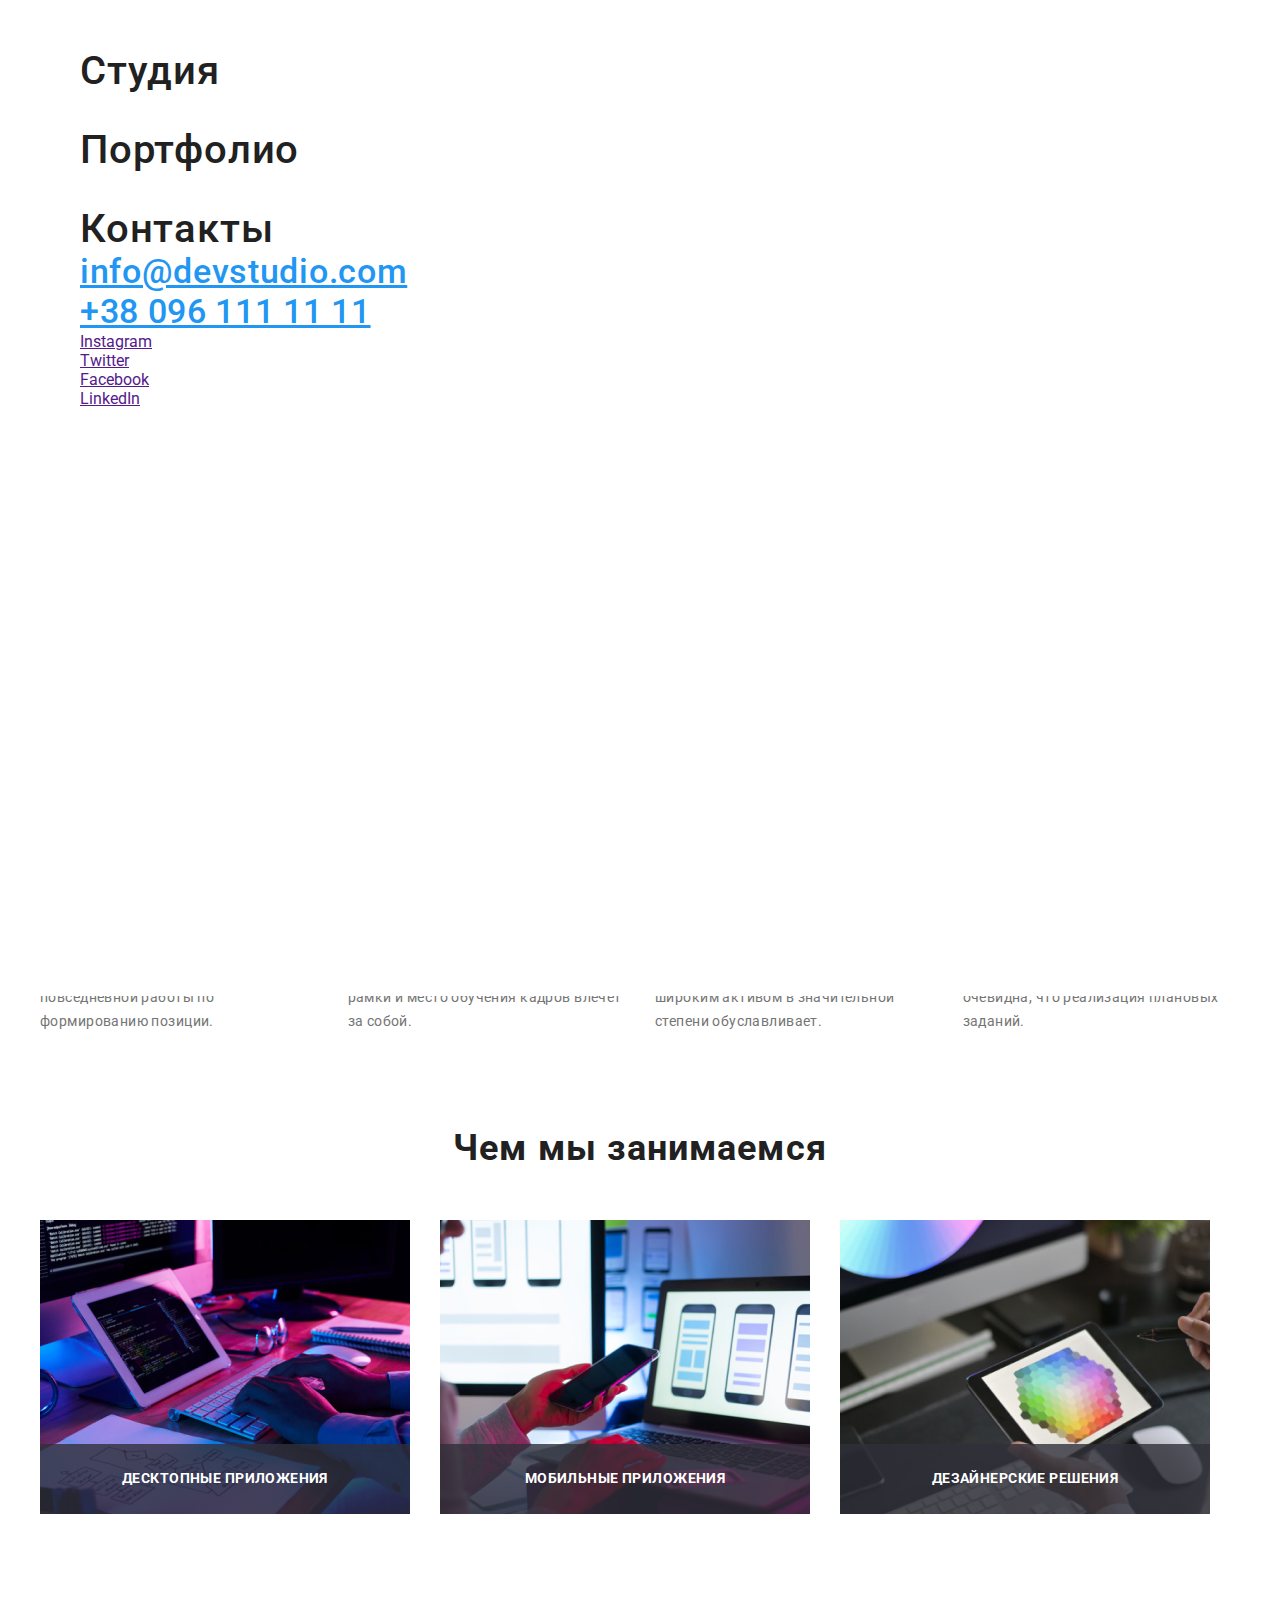
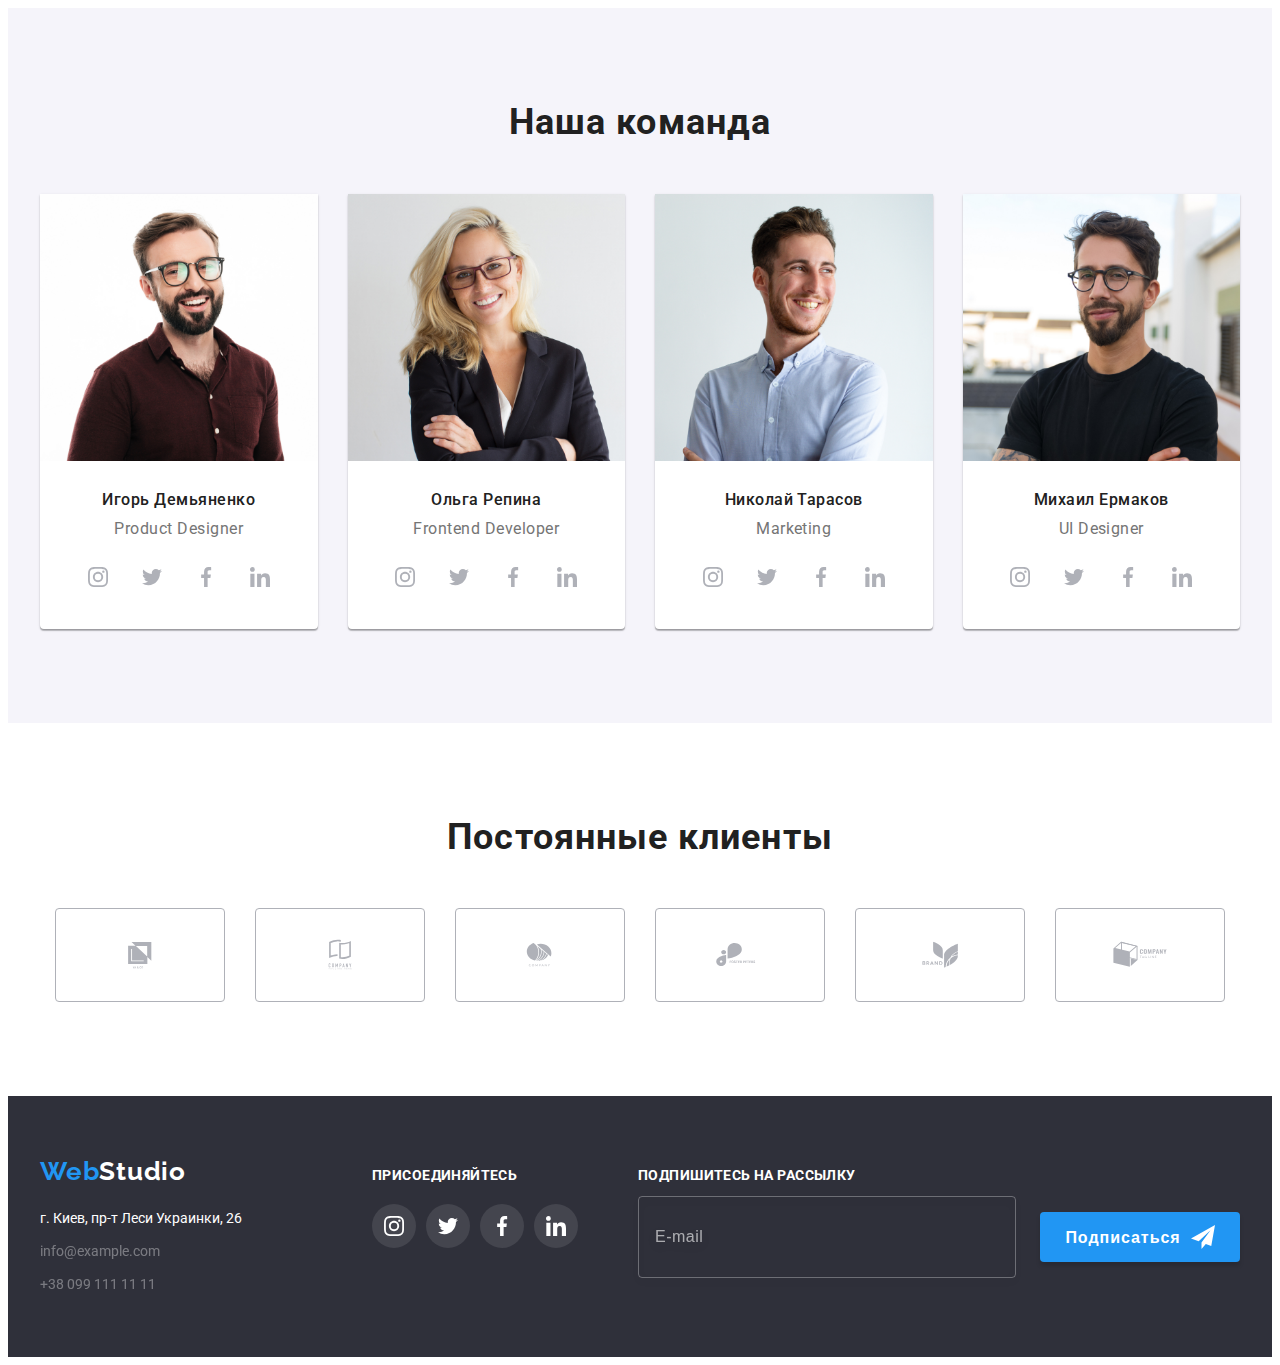
==== commit 05e3e5ff: "start with mobile section" ====
--- a/index.html
+++ b/index.html
@@ -58,6 +58,57 @@
             >
           </li>
         </ul>
+        <button type="button" class="open-menu__button">
+          <svg width="24" height="16">
+            <use href="./images/symbol-defs.svg#icon-menu"></use>
+          </svg>
+        </button>
+      </div>
+      <div class="mob-menu">
+        <div class="container">
+          <button type="button" class="close-menu__button">
+            <svg width="24" height="16">
+              <use href="./images/symbol-defs.svg#icon-close-btn"></use>
+            </svg>
+          </button>
+          <ul class="mob__list list">
+            <li class="mob__item">
+              <a href="index.html" class="mob__link current">Студия</a>
+            </li>
+            <li class="mob__item">
+              <a href="portfolio.html" class="mob__link">Портфолио</a>
+            </li>
+            <li class="mob__item">
+              <a href="" class="mob__link">Контакты</a>
+            </li>
+          </ul>
+          <ul class="mob-contact list">
+            <li class="mob-contact__item">
+              <a href="mailto:info@devstudio.com" class="mob-contact__link"
+                >info@devstudio.com</a
+              >
+            </li>
+            <li class="mob-contact__item">
+              <a href="tel:+380961111111" class="mob-contact__link"
+                >+38 096 111 11 11</a
+              >
+            </li>
+          </ul>
+          <ul class="mob-soc list">
+            <li class="mob-soc__item">
+              <a href="" class="mob-soc__link">Instagram</a>
+            </li>
+            <li class="mob-soc__item">
+              <a href="" class="mob-soc__link">Twitter</a>
+            </li>
+            <li class="mob-soc__item">
+              <a href="" class="mob-soc__link">Facebook</a>
+            </li>
+            <li class="mob-soc__item">
+              <a href="" class="mob-soc__link">LinkedIn</a>
+            </li>
+          </ul>
+        </div>
       </div>
     </header>
 
--- a/css/main.min.css
+++ b/css/main.min.css
@@ -1 +1 @@
-body{font-family:Roboto,sans-serif}:root{--main-text-color: #212121;--secondary-text-color: #757575;--primary-white-color: #ffffff;--main-page-background-color: #ffffff;--secondary-background-color: #2f303a;--accent-color: #2196f3;--second-button-color: #188ce8;--contact-info-color: rgba(255, 255, 255, 0.6);--third-button-color: #f5f4fa;--border-color: #eeeeee;--bg-icon-color: #f5f4fa;--soc-icon-color: #afb1b8;--footer-icon-color: rgba(255, 255, 255, 0.1);--timing-function: cubic-bezier(0.4, 0, 0.2, 1);--example-bg-color: rgba(33, 150, 243, 0.9)}h1,h2,h3,h4,h5,h6{margin:0;padding:0}p{margin:0;padding:0}.list{margin:0;padding:0;list-style:none}.img{display:block}.container{margin-left:auto;margin-right:auto;padding-left:15px;padding-right:15px}@media screen and (min-width: 480px){.container{width:480px}}@media screen and (min-width: 768px){.container{width:768px}}@media screen and (min-width: 1200px){.container{width:1200px}}.visually-hidden{position:absolute;white-space:nowrap;width:1px;height:1px;overflow:hidden;border:0;padding:0;clip:rect(0 0 0 0);-webkit-clip-path:inset(50%);clip-path:inset(50%);margin:-1px}body{background-color:var(--main-page-background-color);color:var(--main-text-color)}.header{border-bottom:1px solid #ececec}.container__header{display:-webkit-box;display:-ms-flexbox;display:flex;-webkit-box-align:center;-ms-flex-align:center;align-items:center}.nav{display:-webkit-box;display:-ms-flexbox;display:flex;-webkit-box-align:center;-ms-flex-align:center;align-items:center}.logo__top{margin-right:93px;color:var(--accent-color);font-family:Raleway,sans-serif;font-style:normal;font-weight:700;font-size:26px;line-height:1.19;text-decoration:none;letter-spacing:.03em}.logo{color:var(--accent-color);font-family:Raleway,sans-serif;font-style:normal;font-weight:700;font-size:26px;line-height:1.19;text-decoration:none;letter-spacing:.03em}.logo__black{color:var(--main-text-color)}.logo__white{color:var(--primary-white-color)}.nav{display:-webkit-box;display:-ms-flexbox;display:flex;-webkit-box-align:center;-ms-flex-align:center;align-items:center}.nav__list .nav__item .nav__link{display:block;padding-top:32px;padding-bottom:32px;margin-right:50px}.nav__list{display:-webkit-box;display:-ms-flexbox;display:flex}.nav__link{color:var(--main-text-color);text-decoration:none;font-style:normal;font-weight:500;font-size:14px;line-height:1.1;letter-spacing:.02em;-webkit-transition:color 250ms var(--timing-function);transition:color 250ms var(--timing-function)}.nav__link:hover,.nav__link:focus{color:var(--accent-color)}.nav__link.current{position:relative}.nav__link.current{color:var(--accent-color)}.nav__link.current::after{content:"";position:absolute;left:0;bottom:-1px;display:block;width:100%;height:4px;border-radius:2px;background-color:var(--accent-color)}.contact{display:-webkit-box;display:-ms-flexbox;display:flex;margin-left:auto}.contact__icon-mail{fill:currentColor;margin-right:10px;width:16px;height:12px;display:-webkit-box;display:-ms-flexbox;display:flex;-webkit-box-pack:center;-ms-flex-pack:center;justify-content:center;text-align:center}.contact__icon-mail:hover,.contact__icon-mail:focus{fill:var(--accent-color)}.contact__icon-phone{margin-right:10px;width:10px;height:16px;fill:currentColor;-webkit-transition:fill 250ms var(--timing-function);transition:fill 250ms var(--timing-function)}.contact__item+.contact__item{margin-left:50px}.contact__link{color:var(--secondary-text-color);text-decoration:none;font-style:normal;font-weight:500;font-size:14px;line-height:1.1;letter-spacing:.02em;-webkit-transition:color 250ms var(--timing-function);transition:color 250ms var(--timing-function)}.contact__link{display:-webkit-box;display:-ms-flexbox;display:flex;margin-left:auto}.contact__link:hover,.contact__link:focus{color:var(--accent-color)}.hero__page{max-width:1600px;height:600px;margin-left:auto;margin-right:auto;text-align:center;padding-top:200px;padding-bottom:200px;background-image:-webkit-gradient(linear, left top, right top, from(rgba(47, 48, 58, 0.4)), to(rgba(47, 48, 58, 0.4))),url(../images/head-bg.jpg);background-image:linear-gradient(to right, rgba(47, 48, 58, 0.4), rgba(47, 48, 58, 0.4)),url(../images/head-bg.jpg);background-repeat:no-repeat;background-size:cover;background-position:center}.hero__title{font-weight:900;font-size:44px;line-height:1.36;text-align:center;letter-spacing:.06em;text-transform:uppercase;margin-bottom:30px;color:var(--primary-white-color)}.hero__button{display:inline-block;padding:10px 32px;min-width:200px;background-color:var(--accent-color);text-align:center;-webkit-box-shadow:0px 4px 4px rgba(0,0,0,.15);box-shadow:0px 4px 4px rgba(0,0,0,.15);border-radius:4px;-webkit-transition:background-color 250ms var(--timing-function),-webkit-box-shadow 250ms var(--timing-function);transition:background-color 250ms var(--timing-function),-webkit-box-shadow 250ms var(--timing-function);transition:background-color 250ms var(--timing-function),box-shadow 250ms var(--timing-function);transition:background-color 250ms var(--timing-function),box-shadow 250ms var(--timing-function),-webkit-box-shadow 250ms var(--timing-function)}.hero__button{color:var(--primary-white-color);font-family:inherit;font-weight:700;font-size:16px;line-height:1.86;cursor:pointer}.hero__button:hover,.hero__button:focus{background-color:var(--second-button-color);color:var(--primary-white-color)}.feature__section{padding-top:60px;padding-bottom:60px}@media screen and (min-width: 1200px){.feature__section{padding-top:94px;padding-bottom:94px}}.feature__proj{display:-webkit-box;display:-ms-flexbox;display:flex;-webkit-box-pack:center;-ms-flex-pack:center;justify-content:center;-webkit-box-align:center;-ms-flex-align:center;align-items:center;height:120px;background-color:var(--bg-icon-color);margin-bottom:30px;border-radius:4px}@media screen and (min-width: 1200px){.feature__list{margin-bottom:-30px}}@media screen and (min-width: 768px){.feature__list{display:-webkit-box;display:-ms-flexbox;display:flex;-ms-flex-wrap:wrap;flex-wrap:wrap;margin-right:-30px}}@media screen and (min-width: 1200px){.feature__item{margin-bottom:30px}}@media screen and (min-width: 768px){.feature__item{margin-right:30px;-ms-flex-preferred-size:calc(50% - 30px);flex-basis:calc(50% - 30px)}}@media screen and (min-width: 1200px){.feature__item{-ms-flex-preferred-size:calc(25% - 30px);flex-basis:calc(25% - 30px)}}.feature__icon{width:70px;height:70px}.feature__title{margin-bottom:10px;font-weight:700;font-size:14px;line-height:1.14;letter-spacing:.03em;text-transform:uppercase;text-align:center}@media screen and (min-width: 768px){.feature__title{text-align:start}}.feature__text{color:var(--secondary-text-color);font-weight:400;font-size:14px;line-height:1.71;letter-spacing:.03em}@media screen and (min-width: 768px){.feature__text{margin-bottom:30px}}@media screen and (max-width: 1200px){.project{display:none}}.project{padding-bottom:94px}.activity__title{color:var(--main-text-color);font-weight:700;font-size:36px;line-height:1.16;text-align:center;letter-spacing:.03em}.activity__title{margin-bottom:50px}.project img{display:block}.activity__list{display:-webkit-box;display:-ms-flexbox;display:flex}.activity__item:not(:last-child){margin-right:30px}.project__section .img{display:block}.activity__base{position:relative}.activity__inform{position:absolute;width:100%;height:70px;bottom:0;background-color:rgba(47,48,58,.8);display:-webkit-box;display:-ms-flexbox;display:flex;-webkit-box-pack:center;-ms-flex-pack:center;justify-content:center;-webkit-box-align:center;-ms-flex-align:center;align-items:center}.activity__text{font-weight:700;font-size:14px;line-height:1.14;text-align:center;letter-spacing:.03em;color:var(--primary-white-color)}.team{margin:0 auto;padding-top:60px;padding-bottom:60px}@media screen and (min-width: 1200px){.team{padding-top:94px;padding-bottom:94px}}.team__title{color:var(--main-text-color);font-weight:700;font-size:28px;line-height:1.17;text-align:center;letter-spacing:.03em;margin-bottom:30px}@media screen and (min-width: 1200px){.team__title{font-size:36px;line-height:1.16;margin-bottom:50px}}.team__workers{padding-top:30px;padding-bottom:30px}@media screen and (max-width: 1200px){.team__workers{padding-top:30px;padding-bottom:24px}}.team__list{text-align:center}@media screen and (max-width: 1200px){.team__list{margin-bottom:-30px}}@media screen and (min-width: 768px){.team__list{display:-webkit-box;display:-ms-flexbox;display:flex;-ms-flex-wrap:wrap;flex-wrap:wrap;margin-right:-30px}}.team__item{background:var(--primary-white-color);-webkit-box-shadow:0px 1px 3px rgba(0,0,0,.12),0px 1px 1px rgba(0,0,0,.14),0px 2px 1px rgba(0,0,0,.2);box-shadow:0px 1px 3px rgba(0,0,0,.12),0px 1px 1px rgba(0,0,0,.14),0px 2px 1px rgba(0,0,0,.2);border-radius:0px 0px 4px 4px}@media screen and (max-width: 1200px){.team__item{margin-bottom:30px}}@media screen and (min-width: 768px){.team__item{-ms-flex-preferred-size:calc(50% - 30px);flex-basis:calc(50% - 30px);margin-right:30px}}@media screen and (min-width: 1200px){.team__item{-ms-flex-preferred-size:calc(25% - 30px);flex-basis:calc(25% - 30px)}}.team__item:not(:last-child){margin-right:30px}.team{background-color:var(--third-button-color)}.team__name{color:var(--main-text-color);font-weight:500;font-size:16px;line-height:1.18;letter-spacing:.03em}.team__name{margin-bottom:10px}.team__position{color:var(--secondary-text-color);font-weight:400;font-size:16px;line-height:1.18;letter-spacing:.03em}.team img{display:block;width:100%}.team__social{display:-webkit-box;display:-ms-flexbox;display:flex;-webkit-box-pack:center;-ms-flex-pack:center;justify-content:center;margin-top:16px}.team__social--item:not(:last-child){margin-right:10px}.team__social--link{width:44px;height:44px;background-color:var(--primary-white-color);border-radius:50%;display:-webkit-box;display:-ms-flexbox;display:flex;-webkit-box-pack:center;-ms-flex-pack:center;justify-content:center;-webkit-box-align:center;-ms-flex-align:center;align-items:center;-webkit-transition:background-color 250ms var(--timing-function);transition:background-color 250ms var(--timing-function)}.team__social--link:hover,.team__social--link:focus{background-color:var(--accent-color)}.team__social--icon{fill:var(--soc-icon-color);-webkit-transition:fill 250ms var(--timing-function);transition:fill 250ms var(--timing-function)}.team__social--link:hover .team__social--icon,.team__social--link:focus .team__social--icon{fill:var(--primary-white-color)}.clients{padding-top:60px;padding-bottom:60px}@media screen and (min-width: 1200px){.clients{padding-top:94px;padding-bottom:94px}}.clients__title{font-weight:700;font-size:36px;line-height:1.16;text-align:center;letter-spacing:.03em;margin-bottom:50px}.clients__link{display:-webkit-box;display:-ms-flexbox;display:flex;-webkit-box-pack:center;-ms-flex-pack:center;justify-content:center;-webkit-box-align:center;-ms-flex-align:center;align-items:center;height:92px;border:1px solid #afb1b8;border-radius:4px;-webkit-transition:border 250ms var(--timing-function);transition:border 250ms var(--timing-function)}.clients__link:hover,.clients__link:focus{border-color:var(--accent-color)}.clients__list{display:-webkit-box;display:-ms-flexbox;display:flex;-ms-flex-wrap:wrap;flex-wrap:wrap;margin-left:-30px;margin-bottom:-30px;-webkit-box-pack:center;-ms-flex-pack:center;justify-content:center}.clients__item{-ms-flex-preferred-size:calc(50% - 30px);flex-basis:calc(50% - 30px);margin-left:30px;margin-bottom:30px;-webkit-box-sizing:border-box;box-sizing:border-box;border-radius:4px}@media screen and (min-width: 768px){.clients__item{-ms-flex-preferred-size:calc(33.3333333333% - 30px);flex-basis:calc(33.3333333333% - 30px);margin-left:30px}}@media screen and (min-width: 1200px){.clients__item{-ms-flex-preferred-size:calc(16.6666666667% - 30px);flex-basis:calc(16.6666666667% - 30px);margin-left:30px;max-width:170px}}.clients__icon{width:106px;height:60px;fill:var(--soc-icon-color);-webkit-transition:fill 250ms var(--timing-function);transition:fill 250ms var(--timing-function)}.clients__link:hover .clients__icon,.clients__link:focus .clients__icon{fill:var(--accent-color)}.footer__section{padding:60px 0;background-color:var(--secondary-background-color);text-align:center}@media screen and (min-width: 1200px){.footer__section{text-align:left}}@media screen and (min-width: 768px){.footer__container{display:-webkit-box;display:-ms-flexbox;display:flex;-ms-flex-wrap:wrap;flex-wrap:wrap;-webkit-box-align:baseline;-ms-flex-align:baseline;align-items:baseline;-ms-flex-pack:distribute;justify-content:space-around}}@media screen and (min-width: 1200px){.footer__container{-webkit-box-flex:1;-ms-flex-positive:1;flex-grow:1;-webkit-box-pack:justify;-ms-flex-pack:justify;justify-content:space-between}}.logo{display:inline-block}.logo__white{color:var(--primary-white-color)}.footer__address{display:-webkit-box;display:-ms-flexbox;display:flex;-webkit-box-orient:vertical;-webkit-box-direction:normal;-ms-flex-direction:column;flex-direction:column;margin-top:20px;color:var(--primary-white-color);font-style:normal;font-size:14px;line-height:1.71}.footer__address--link{color:var(--contact-info-color);opacity:60%;text-decoration:none}.footer__address--link:not(:last-child),.footer__address p{margin-bottom:9px}.footer__address--link:hover,.footer__address--link:focus{color:var(--primary-white-color);-webkit-transition:color 250ms var(--timing-function);transition:color 250ms var(--timing-function)}.footer__socials--title{font-size:14px;line-height:1.14;letter-spacing:.03em;text-transform:uppercase;color:var(--primary-white-color);margin-bottom:20px}.footer__socials{margin-top:60px}@media screen and (min-width: 768px){.footer__socials{margin-top:0}}.footer__socials{margin-left:70px}.footer__socials--list{display:-webkit-box;display:-ms-flexbox;display:flex}.footer__socials--item:not(:last-child){margin-right:10px}.footer__socials--link{width:44px;height:44px;background-color:var(--footer-icon-color);border-radius:50%;display:-webkit-box;display:-ms-flexbox;display:flex;-webkit-box-pack:center;-ms-flex-pack:center;justify-content:center;-webkit-box-align:center;-ms-flex-align:center;align-items:center;-webkit-transition:background-color 250ms var(--timing-function);transition:background-color 250ms var(--timing-function)}.footer__socials--link:hover,.footer__socials--link:focus{background-color:var(--accent-color)}.footer__socials--icon{display:-webkit-box;display:-ms-flexbox;display:flex;-webkit-box-pack:center;-ms-flex-pack:center;justify-content:center;text-align:center;fill:var(--primary-white-color)}.subscribe{margin-top:60px}@media screen and (min-width: 1200px){.subscribe{margin-top:0}}@media screen and (min-width: 1200px){.subscribe__field{display:-webkit-box;display:-ms-flexbox;display:flex;-webkit-box-align:center;-ms-flex-align:center;align-items:center}}.subscribe__email{width:100%;margin-bottom:20px;padding-top:15px;padding-bottom:15px;padding-left:16px;margin-right:12px;height:50px;border:1px solid rgba(255,255,255,.3);-webkit-filter:drop-shadow(0px 4px 4px rgba(0, 0, 0, 0.15));filter:drop-shadow(0px 4px 4px rgba(0, 0, 0, 0.15));border-radius:4px;background-color:rgba(0,0,0,0);outline:none;-webkit-transition:boder-color 250ms var(--timing-function);transition:boder-color 250ms var(--timing-function);color:var(--primary-white-color)}@media screen and (min-width: 768px){.subscribe__email{width:450px}}@media screen and (min-width: 1200px){.subscribe__email{margin-bottom:0;width:358px}}.subscribe__email:focus{border-color:var(--accent-color)}.subscribe__email::-webkit-input-placeholder{font-weight:400;font-size:16px;line-height:1.25;letter-spacing:.03em;color:var(--contact-info-color)}.subscribe__email::-moz-placeholder{font-weight:400;font-size:16px;line-height:1.25;letter-spacing:.03em;color:var(--contact-info-color)}.subscribe__email:-ms-input-placeholder{font-weight:400;font-size:16px;line-height:1.25;letter-spacing:.03em;color:var(--contact-info-color)}.subscribe__email::-ms-input-placeholder{font-weight:400;font-size:16px;line-height:1.25;letter-spacing:.03em;color:var(--contact-info-color)}.subscribe__email::placeholder{font-weight:400;font-size:16px;line-height:1.25;letter-spacing:.03em;color:var(--contact-info-color)}.subscribe__button{-webkit-box-align:center;-ms-flex-align:center;align-items:center;-webkit-box-pack:center;-ms-flex-pack:center;justify-content:center;display:-webkit-box;display:-ms-flexbox;display:flex;margin:0 auto;width:200px;height:50px;background:var(--accent-color);-webkit-box-shadow:0px 4px 4px rgba(0,0,0,.15);box-shadow:0px 4px 4px rgba(0,0,0,.15);border-radius:4px;border:none;font-weight:700;font-size:16px;line-height:1.87;letter-spacing:.06em;color:var(--primary-white-color);cursor:pointer}@media screen and (min-width: 1200px){.subscribe__button{margin-top:0;margin-left:12px}}.subscribe__icon{padding-left:10px;width:24px;height:24px;fill:var(--primary-white-color)}.subscribe__title{margin-bottom:20px;font-weight:700;font-size:14px;line-height:1.14px;letter-spacing:.03em;text-transform:uppercase;color:var(--primary-white-color)}.portfolio__section{padding-top:60px;padding-bottom:60px}@media screen and (min-width: 1200px){.portfolio__section{padding-top:94px;padding-bottom:94px}}.button__title.visually-hidden{visibility:hidden}.button__list{display:-webkit-box;display:-ms-flexbox;display:flex;-ms-flex-wrap:wrap;flex-wrap:wrap;margin-bottom:40px}@media screen and (min-width: 768px){.button__list{-webkit-box-pack:center;-ms-flex-pack:center;justify-content:center}}@media screen and (min-width: 768px){.button__list{margin-bottom:30px}}@media screen and (min-width: 1200px){.button__list{margin-bottom:50px}}.button__item:not(:last-child){margin-right:8px}@media screen and (max-width: 768px){.button__item:nth-child(-n+3){margin-bottom:15px}}.button__list .button__main{padding:6px 22px;border:none;border-radius:4px}.button__main{color:var(--main-text-color);background-color:var(--third-button-color);font-family:inherit;font-style:normal;font-weight:500;font-size:16px;line-height:1.62;cursor:pointer;-webkit-transition:background-color 250ms var(--timing-function),color 250ms var(--timing-function),-webkit-box-shadow 250ms var(--timing-function);transition:background-color 250ms var(--timing-function),color 250ms var(--timing-function),-webkit-box-shadow 250ms var(--timing-function);transition:background-color 250ms var(--timing-function),color 250ms var(--timing-function),box-shadow 250ms var(--timing-function);transition:background-color 250ms var(--timing-function),color 250ms var(--timing-function),box-shadow 250ms var(--timing-function),-webkit-box-shadow 250ms var(--timing-function)}.button__main:hover,.button__main:focus{color:var(--primary-white-color);background-color:var(--accent-color);-webkit-box-shadow:0px 3px 1px rgba(0,0,0,.1),0px 1px 2px rgba(0,0,0,.08),0px 2px 2px rgba(0,0,0,.12);box-shadow:0px 3px 1px rgba(0,0,0,.1),0px 1px 2px rgba(0,0,0,.08),0px 2px 2px rgba(0,0,0,.12)}.example{display:-webkit-box;display:-ms-flexbox;display:flex;-ms-flex-wrap:wrap;flex-wrap:wrap}.example__item{max-width:450px;margin-bottom:30px}@media screen and (max-width: 1199px){.example__item:last-child{margin-bottom:0px}}@media screen and (min-width: 768px)and (max-width: 1199px){.example__item{max-width:354px;margin-right:30px}.example__item:nth-child(even){margin-right:0px}}@media screen and (min-width: 1200px){.example__item{max-width:370px;margin-right:30px;margin-bottom:30px}.example__item:nth-child(3n){margin-right:0}.example__item:nth-last-child(-n+3){margin-bottom:0}}.example__item .example__link:hover,.example__item .example__link:focus{-webkit-box-shadow:0px 1px 1px rgba(0,0,0,.12),0px 4px 4px rgba(0,0,0,.06),1px 4px 6px rgba(0,0,0,.16);box-shadow:0px 1px 1px rgba(0,0,0,.12),0px 4px 4px rgba(0,0,0,.06),1px 4px 6px rgba(0,0,0,.16)}.example img{display:block}.example__text--show{position:relative;overflow:hidden}.example__text{position:absolute;top:0;background-color:var(--example-bg-color);color:var(--primary-white-color);font-weight:400;font-size:18px;line-height:1.55;letter-spacing:.03em;height:100%;-webkit-transform:translateY(101%);transform:translateY(101%);-webkit-transition:-webkit-transform 250ms var(--timing-function);transition:-webkit-transform 250ms var(--timing-function);transition:transform 250ms var(--timing-function);transition:transform 250ms var(--timing-function), -webkit-transform 250ms var(--timing-function);padding-top:63px;padding-bottom:63px;padding-left:24px;padding-right:24px}@media screen and (min-width: 768px){.example__text{padding-top:49px;padding-bottom:49px}}@media screen and (min-width: 1200px){.example__text{padding-top:63px;padding-bottom:63px}}.example__link:hover .example__text{-webkit-transform:translateY(0%);transform:translateY(0%)}.example__link{display:block;text-decoration:none;color:var(--secondary-text-color);-webkit-transition:-webkit-box-shadow 250ms var(--timing-function);transition:-webkit-box-shadow 250ms var(--timing-function);transition:box-shadow 250ms var(--timing-function);transition:box-shadow 250ms var(--timing-function), -webkit-box-shadow 250ms var(--timing-function)}.example__preview{padding-top:20px;padding-bottom:20px;padding-right:24px;padding-left:24px;border:1px solid var(--border-color);border-top:rgba(0,0,0,0)}.example__title{margin-bottom:4px;color:var(--main-text-color);font-style:normal;font-weight:700;font-size:18px;line-height:2}.example__content{color:var(--secondary-text-color);font-weight:400;font-size:16px;line-height:1.87}.backdrop{position:fixed;top:0;left:0;opacity:1;width:100%;height:100%;background-color:rgba(0,0,0,.2);-webkit-transition:opacity 250ms var(--timing-function),visibility 250ms var(--timing-function);transition:opacity 250ms var(--timing-function),visibility 250ms var(--timing-function)}.backdrop.is-hidden{opacity:0;pointer-events:none;visibility:hidden}.backdrop.is-hidden .modal{-webkit-transform:translate(-50%, -50%) scale(0.5);transform:translate(-50%, -50%) scale(0.5)}.modal{position:absolute;top:50%;left:50%;-webkit-transition:-webkit-transform 250ms var(--timing-function);transition:-webkit-transform 250ms var(--timing-function);transition:transform 250ms var(--timing-function);transition:transform 250ms var(--timing-function), -webkit-transform 250ms var(--timing-function);-webkit-transform:translate(-50%, -50%) scale(1);transform:translate(-50%, -50%) scale(1);padding:40px;min-width:528px;min-height:581px;background-color:#fff;border-radius:4px;-webkit-box-shadow:0px 1px 3px rgba(0,0,0,.12),0px 1px 1px rgba(0,0,0,.14),0px 2px 1px rgba(0,0,0,.2);box-shadow:0px 1px 3px rgba(0,0,0,.12),0px 1px 1px rgba(0,0,0,.14),0px 2px 1px rgba(0,0,0,.2)}.modal__button{position:absolute;top:8px;right:8px;width:30px;height:30px;background:#fff;border:1px solid rgba(0,0,0,.1);-webkit-box-sizing:border-box;box-sizing:border-box;border-radius:50px;cursor:pointer}.modal__close--icon{width:100%;height:100%;-webkit-transition:fill 250ms var(--timing-function);transition:fill 250ms var(--timing-function)}.modal__close--icon:hover{fill:var(--accent-color)}.modal__title{font-weight:700;font-size:20px;line-height:1.15;text-align:center;letter-spacing:.03em;color:var(--main-text-color);margin-bottom:12px}.modal__input{width:448px;height:40px;padding-left:42px;border:1px solid rgba(33,33,33,.2);border-radius:4px;outline:none;-webkit-transition:border-color 250ms var(--timing-function);transition:border-color 250ms var(--timing-function);cursor:pointer}.modal__input:focus{border-color:var(--accent-color)}.modal__field{margin-bottom:10px}.modal__label{font-weight:400;font-size:12px;line-height:1.16;letter-spacing:.01em;color:var(--secondary-text-color);margin-bottom:4px;display:block}.modal__comment{width:448px;height:120px;padding:12px 16px;border:1px solid rgba(33,33,33,.2);border-radius:4px;font-weight:400;font-size:14px;line-height:1.14;letter-spacing:.01em;color:rgba(117,117,117,.5);resize:none;outline:none;margin-bottom:20px;cursor:pointer;-webkit-transition:border-color 250ms var(--timing-function);transition:border-color 250ms var(--timing-function)}.modal__comment:focus{border-color:var(--accent-color)}.modal__field{position:relative}.modal__icon{position:absolute;left:12px;top:50%;-webkit-transform:translateY(-50%);transform:translateY(-50%);-webkit-transition:fill 250ms var(--timing-function);transition:fill 250ms var(--timing-function)}.modal__input:focus+.modal__icon{fill:var(--accent-color)}.checkbox__icon{fill:rgba(0,0,0,0);-webkit-transition:fill 250ms var(--timing-function);transition:fill 250ms var(--timing-function)}.checkbox__text{display:-webkit-box;display:-ms-flexbox;display:flex;-webkit-box-pack:center;-ms-flex-pack:center;justify-content:center;-webkit-box-align:center;-ms-flex-align:center;align-items:center;font-weight:400;font-size:14px;line-height:1.71;letter-spacing:.03em;color:var(--secondary-text-color);-webkit-transition:background-color 250ms var(--timing-function);transition:background-color 250ms var(--timing-function);margin-bottom:30px;cursor:pointer}.checkbox__link{font-style:inherit;text-decoration:underline;color:var(--accent-color)}.checkbox__text span{width:16px;height:15px;border:2px solid var(--main-text-color);border-radius:2px;margin-right:7px;display:-webkit-box;display:-ms-flexbox;display:flex;-webkit-box-align:center;-ms-flex-align:center;align-items:center;-webkit-box-pack:center;-ms-flex-pack:center;justify-content:center;-webkit-transition:border-color 250ms var(--timing-function);transition:border-color 250ms var(--timing-function)}.checkbox__text span:focus+.checkbox__text span{border-color:var(--accent-color)}.checkbox__input.is-hidden{visibility:hidden}.checkbox__input:checked+.checkbox__text span{background-color:var(--accent-color);border:none}.checkbox__input:checked+.checkbox__text .checkbox__icon{fill:var(--primary-white-color)}.checkbox__button{margin-left:auto;margin-right:auto;width:200px;height:50px;background-color:var(--accent-color);-webkit-box-shadow:0px 4px 4px rgba(0,0,0,.15);box-shadow:0px 4px 4px rgba(0,0,0,.15);border-radius:4px;border:rgba(0,0,0,0);font-weight:700;font-size:16px;line-height:1.87;display:-webkit-box;display:-ms-flexbox;display:flex;-webkit-box-align:center;-ms-flex-align:center;align-items:center;-webkit-box-pack:center;-ms-flex-pack:center;justify-content:center;letter-spacing:.06em;color:var(--primary-white-color);cursor:pointer;-webkit-transition:background-color 250ms var(--timing-function);transition:background-color 250ms var(--timing-function)}.checkbox__button:hover,.checkbox__button:focus{background-color:var(--second-button-color)}/*# sourceMappingURL=main.min.css.map */+body{font-family:Roboto,sans-serif}:root{--main-text-color: #212121;--secondary-text-color: #757575;--primary-white-color: #ffffff;--main-page-background-color: #ffffff;--secondary-background-color: #2f303a;--accent-color: #2196f3;--second-button-color: #188ce8;--contact-info-color: rgba(255, 255, 255, 0.6);--third-button-color: #f5f4fa;--border-color: #eeeeee;--bg-icon-color: #f5f4fa;--soc-icon-color: #afb1b8;--footer-icon-color: rgba(255, 255, 255, 0.1);--timing-function: cubic-bezier(0.4, 0, 0.2, 1);--example-bg-color: rgba(33, 150, 243, 0.9)}h1,h2,h3,h4,h5,h6{margin:0;padding:0}p{margin:0;padding:0}.list{margin:0;padding:0;list-style:none}.img{display:block;width:100%;height:auto}.container{margin-left:auto;margin-right:auto;padding-left:15px;padding-right:15px}@media screen and (min-width: 480px){.container{width:480px}}@media screen and (min-width: 768px){.container{width:768px}}@media screen and (min-width: 1200px){.container{width:1200px}}.visually-hidden{position:absolute;white-space:nowrap;width:1px;height:1px;overflow:hidden;border:0;padding:0;clip:rect(0 0 0 0);-webkit-clip-path:inset(50%);clip-path:inset(50%);margin:-1px}body{background-color:var(--main-page-background-color);color:var(--main-text-color)}.header{border-bottom:1px solid #ececec}.container__header{display:-webkit-box;display:-ms-flexbox;display:flex;-webkit-box-align:center;-ms-flex-align:center;align-items:center;-webkit-box-pack:justify;-ms-flex-pack:justify;justify-content:space-between}@media screen and (min-width: 768px){.container__header{-webkit-box-pack:start;-ms-flex-pack:start;justify-content:flex-start}}.nav{display:-webkit-box;display:-ms-flexbox;display:flex;-webkit-box-align:center;-ms-flex-align:center;align-items:center}.logo__top{padding:16px 0px}@media screen and (min-width: 768px){.logo__top{margin-right:88px;-webkit-box-pack:start;-ms-flex-pack:start;justify-content:flex-start}}@media screen and (min-width: 1200px){.logo__top{margin-right:94px;padding-top:24px;padding-bottom:25px}}.logo__top{margin-right:93px;color:var(--accent-color);font-family:Raleway,sans-serif;font-style:normal;font-weight:700;font-size:26px;line-height:1.19;text-decoration:none;letter-spacing:.03em}.logo{color:var(--accent-color);font-family:Raleway,sans-serif;font-style:normal;font-weight:700;font-size:26px;line-height:1.19;text-decoration:none;letter-spacing:.03em}.logo__black{color:var(--main-text-color)}.logo__white{color:var(--primary-white-color)}.nav{display:none}@media screen and (min-width: 768px){.nav{display:-webkit-box;display:-ms-flexbox;display:flex}}@media screen and (min-width: 1200px){.nav{margin-left:93px}}.nav__item:not(:last-child){margin-right:50px}.nav__list .nav__item .nav__link{display:block;padding-top:32px;padding-bottom:32px}.nav__list{display:-webkit-box;display:-ms-flexbox;display:flex}.nav__link{color:var(--main-text-color);text-decoration:none;font-style:normal;font-weight:500;font-size:14px;line-height:1.1;letter-spacing:.02em;-webkit-transition:color 250ms var(--timing-function);transition:color 250ms var(--timing-function)}.nav__link:hover,.nav__link:focus{color:var(--accent-color)}.nav__link.current{position:relative}.nav__link.current{color:var(--accent-color)}.nav__link.current::after{content:"";position:absolute;left:0;bottom:-1px;display:block;width:100%;height:4px;border-radius:2px;background-color:var(--accent-color)}.contact{display:none}@media screen and (min-width: 768px){.contact{display:block;margin-left:84px}}@media screen and (min-width: 1200px){.contact{display:-webkit-box;display:-ms-flexbox;display:flex;margin-left:auto}}.contact__icon-mail{fill:currentColor;margin-right:10px;width:14px;height:10px;display:-webkit-box;display:-ms-flexbox;display:flex;-webkit-box-pack:center;-ms-flex-pack:center;justify-content:center;text-align:center}.contact__icon-mail:hover,.contact__icon-mail:focus{fill:var(--accent-color)}@media screen and (min-width: 768px){.contact__icon-mail{margin-bottom:10px}}@media screen and (min-width: 1200px){.contact__icon-mail{width:16px;height:10px}}.contact__icon-phone{margin-right:10px;width:14px;height:10px;fill:currentColor;-webkit-transition:fill 250ms var(--timing-function);transition:fill 250ms var(--timing-function)}@media screen and (min-width: 1200px){.contact__icon-phone{width:16px;height:10px}}.contacts__item:not(:last-child){margin-bottom:10px}@media screen and (min-width: 1200px){.contacts__item:not(:last-child){margin-bottom:0;margin-right:50px}}@media screen and (min-width: 1200px){.contact__item+.contact__item{margin-left:50px}}.contact__link{color:var(--secondary-text-color);text-decoration:none;font-style:normal;font-weight:500;font-size:14px;line-height:1.16;letter-spacing:.02em;-webkit-transition:color 250ms var(--timing-function);transition:color 250ms var(--timing-function)}@media screen and (min-width: 1200px){.contact__link{font-size:14px;line-height:1.1;letter-spacing:.02em}}.contact__link{display:-webkit-box;display:-ms-flexbox;display:flex;margin-left:auto}.contact__link:hover,.contact__link:focus{color:var(--accent-color)}.hero__page{margin-left:auto;margin-right:auto;text-align:center;padding-top:200px;padding-bottom:200px;background-image:-webkit-gradient(linear, left top, right top, from(rgba(47, 48, 58, 0.4)), to(rgba(47, 48, 58, 0.4))),url(../images/head-mob.jpg);background-image:linear-gradient(to right, rgba(47, 48, 58, 0.4), rgba(47, 48, 58, 0.4)),url(../images/head-mob.jpg);background-repeat:no-repeat;background-position:center;background-size:cover}@media(min-device-pixel-ratio: 2),(-webkit-min-device-pixel-ratio: 2),(min-resolution: 192dpi),(min-resolution: 2dppx){.hero__page{background-image:-webkit-gradient(linear, left top, right top, from(rgba(47, 48, 58, 0.4)), to(rgba(47, 48, 58, 0.4))),url(../images/head-mob@2x.jpg);background-image:linear-gradient(to right, rgba(47, 48, 58, 0.4), rgba(47, 48, 58, 0.4)),url(../images/head-mob@2x.jpg)}}@media screen and (min-width: 768px){.hero__page{background-image:-webkit-gradient(linear, left top, right top, from(rgba(47, 48, 58, 0.4)), to(rgba(47, 48, 58, 0.4))),url(../images/head-tabl.jpg);background-image:linear-gradient(to right, rgba(47, 48, 58, 0.4), rgba(47, 48, 58, 0.4)),url(../images/head-tabl.jpg)}}@media screen and (min-width: 768px)and (min-device-pixel-ratio: 2),screen and (min-width: 768px)and (-webkit-min-device-pixel-ratio: 2),screen and (min-width: 768px)and (min-resolution: 192dpi),screen and (min-width: 768px)and (min-resolution: 2dppx){.hero__page{background-image:-webkit-gradient(linear, left top, right top, from(rgba(47, 48, 58, 0.4)), to(rgba(47, 48, 58, 0.4))),url(../images/head-tabl@2x.jpg);background-image:linear-gradient(to right, rgba(47, 48, 58, 0.4), rgba(47, 48, 58, 0.4)),url(../images/head-tabl@2x.jpg)}}@media screen and (min-width: 1200px){.hero__page{background-image:-webkit-gradient(linear, left top, right top, from(rgba(47, 48, 58, 0.4)), to(rgba(47, 48, 58, 0.4))),url(../images/head-desk.jpg);background-image:linear-gradient(to right, rgba(47, 48, 58, 0.4), rgba(47, 48, 58, 0.4)),url(../images/head-desk.jpg)}}@media screen and (min-width: 1200px)and (min-device-pixel-ratio: 2),screen and (min-width: 1200px)and (-webkit-min-device-pixel-ratio: 2),screen and (min-width: 1200px)and (min-resolution: 192dpi),screen and (min-width: 1200px)and (min-resolution: 2dppx){.hero__page{background-image:-webkit-gradient(linear, left top, right top, from(rgba(47, 48, 58, 0.4)), to(rgba(47, 48, 58, 0.4))),url(../images/head-desk@2x.jpg);background-image:linear-gradient(to right, rgba(47, 48, 58, 0.4), rgba(47, 48, 58, 0.4)),url(../images/head-desk@2x.jpg)}}.hero__title{font-weight:900;font-size:26px;line-height:1.36;text-align:center;letter-spacing:.06em;text-transform:uppercase;margin-bottom:30px;color:var(--primary-white-color)}@media screen and (min-width: 1200px){.hero__title{font-size:44px;line-height:1.36}}.hero__button{display:inline-block;padding:10px 32px;min-width:200px;background-color:var(--accent-color);text-align:center;-webkit-box-shadow:0px 4px 4px rgba(0,0,0,.15);box-shadow:0px 4px 4px rgba(0,0,0,.15);border-radius:4px;-webkit-transition:background-color 250ms var(--timing-function),-webkit-box-shadow 250ms var(--timing-function);transition:background-color 250ms var(--timing-function),-webkit-box-shadow 250ms var(--timing-function);transition:background-color 250ms var(--timing-function),box-shadow 250ms var(--timing-function);transition:background-color 250ms var(--timing-function),box-shadow 250ms var(--timing-function),-webkit-box-shadow 250ms var(--timing-function)}.hero__button{color:var(--primary-white-color);font-family:inherit;font-weight:700;font-size:16px;line-height:1.86;cursor:pointer}.hero__button:hover,.hero__button:focus{background-color:var(--second-button-color);color:var(--primary-white-color)}.feature__section{padding-top:60px;padding-bottom:60px}@media screen and (min-width: 1200px){.feature__section{padding-top:94px;padding-bottom:94px}}.feature__proj{display:-webkit-box;display:-ms-flexbox;display:flex;-webkit-box-pack:center;-ms-flex-pack:center;justify-content:center;-webkit-box-align:center;-ms-flex-align:center;align-items:center;height:120px;background-color:var(--bg-icon-color);margin-bottom:30px;border-radius:4px}@media screen and (min-width: 1200px){.feature__list{margin-bottom:-30px}}@media screen and (min-width: 768px){.feature__list{display:-webkit-box;display:-ms-flexbox;display:flex;-ms-flex-wrap:wrap;flex-wrap:wrap;margin-right:-30px}}@media screen and (min-width: 1200px){.feature__item{margin-bottom:30px}}@media screen and (min-width: 768px){.feature__item{margin-right:30px;-ms-flex-preferred-size:calc(50% - 30px);flex-basis:calc(50% - 30px)}}@media screen and (min-width: 1200px){.feature__item{-ms-flex-preferred-size:calc(25% - 30px);flex-basis:calc(25% - 30px)}}.feature__icon{width:70px;height:70px}.feature__title{margin-bottom:10px;font-weight:700;font-size:14px;line-height:1.14;letter-spacing:.03em;text-transform:uppercase;text-align:center}@media screen and (min-width: 768px){.feature__title{text-align:start}}.feature__text{color:var(--secondary-text-color);font-weight:400;font-size:14px;line-height:1.71;letter-spacing:.03em;margin-bottom:30px}@media screen and (min-width: 1200px){.feature__text{margin-bottom:0}}@media screen and (max-width: 1200px){.project{display:none}}.project{padding-bottom:94px}.activity__title{color:var(--main-text-color);font-weight:700;font-size:36px;line-height:1.16;text-align:center;letter-spacing:.03em}.activity__title{margin-bottom:50px}.project img{display:block}.activity__list{display:-webkit-box;display:-ms-flexbox;display:flex}.activity__item:not(:last-child){margin-right:30px}.project__section .img{display:block}.activity__base{position:relative}.activity__inform{position:absolute;width:100%;height:70px;bottom:0;background-color:rgba(47,48,58,.8);display:-webkit-box;display:-ms-flexbox;display:flex;-webkit-box-pack:center;-ms-flex-pack:center;justify-content:center;-webkit-box-align:center;-ms-flex-align:center;align-items:center}.activity__text{font-weight:700;font-size:14px;line-height:1.14;text-align:center;letter-spacing:.03em;color:var(--primary-white-color)}.team{margin:0 auto;padding-top:60px;padding-bottom:60px}@media screen and (min-width: 1200px){.team{padding-top:94px;padding-bottom:94px}}.team__title{color:var(--main-text-color);font-weight:700;font-size:28px;line-height:1.17;text-align:center;letter-spacing:.03em;margin-bottom:30px}@media screen and (min-width: 1200px){.team__title{font-size:36px;line-height:1.16;margin-bottom:50px}}.team__workers{padding-top:30px;padding-bottom:30px}@media screen and (max-width: 1200px){.team__workers{padding-top:30px;padding-bottom:24px}}.team__list{text-align:center}@media screen and (max-width: 1200px){.team__list{margin-bottom:-30px}}@media screen and (min-width: 768px){.team__list{display:-webkit-box;display:-ms-flexbox;display:flex;-ms-flex-wrap:wrap;flex-wrap:wrap;margin-right:-30px}}.team__item{background:var(--primary-white-color);-webkit-box-shadow:0px 1px 3px rgba(0,0,0,.12),0px 1px 1px rgba(0,0,0,.14),0px 2px 1px rgba(0,0,0,.2);box-shadow:0px 1px 3px rgba(0,0,0,.12),0px 1px 1px rgba(0,0,0,.14),0px 2px 1px rgba(0,0,0,.2);border-radius:0px 0px 4px 4px}@media screen and (max-width: 1200px){.team__item{margin-bottom:30px}}@media screen and (min-width: 768px){.team__item{-ms-flex-preferred-size:calc(50% - 30px);flex-basis:calc(50% - 30px);margin-right:30px}}@media screen and (min-width: 1200px){.team__item{-ms-flex-preferred-size:calc(25% - 30px);flex-basis:calc(25% - 30px)}}.team__item:not(:last-child){margin-right:30px}.team{background-color:var(--third-button-color)}.team__name{color:var(--main-text-color);font-weight:500;font-size:16px;line-height:1.18;letter-spacing:.03em}.team__name{margin-bottom:10px}.team__position{color:var(--secondary-text-color);font-weight:400;font-size:16px;line-height:1.18;letter-spacing:.03em}.team img{display:block;width:100%}.team__social{display:-webkit-box;display:-ms-flexbox;display:flex;-webkit-box-pack:center;-ms-flex-pack:center;justify-content:center;margin-top:16px}.team__social--item:not(:last-child){margin-right:10px}.team__social--link{width:44px;height:44px;background-color:var(--primary-white-color);border-radius:50%;display:-webkit-box;display:-ms-flexbox;display:flex;-webkit-box-pack:center;-ms-flex-pack:center;justify-content:center;-webkit-box-align:center;-ms-flex-align:center;align-items:center;-webkit-transition:background-color 250ms var(--timing-function);transition:background-color 250ms var(--timing-function)}.team__social--link:hover,.team__social--link:focus{background-color:var(--accent-color)}.team__social--icon{fill:var(--soc-icon-color);-webkit-transition:fill 250ms var(--timing-function);transition:fill 250ms var(--timing-function)}.team__social--link:hover .team__social--icon,.team__social--link:focus .team__social--icon{fill:var(--primary-white-color)}.clients{padding-top:60px;padding-bottom:60px}@media screen and (min-width: 1200px){.clients{padding-top:94px;padding-bottom:94px}}.clients__title{font-weight:700;font-size:36px;line-height:1.16;text-align:center;letter-spacing:.03em;margin-bottom:50px}.clients__link{display:-webkit-box;display:-ms-flexbox;display:flex;-webkit-box-pack:center;-ms-flex-pack:center;justify-content:center;-webkit-box-align:center;-ms-flex-align:center;align-items:center;height:92px;border:1px solid #afb1b8;border-radius:4px;-webkit-transition:border 250ms var(--timing-function);transition:border 250ms var(--timing-function)}.clients__link:hover,.clients__link:focus{border-color:var(--accent-color)}.clients__list{display:-webkit-box;display:-ms-flexbox;display:flex;-ms-flex-wrap:wrap;flex-wrap:wrap;margin-left:-30px;margin-bottom:-30px;-webkit-box-pack:center;-ms-flex-pack:center;justify-content:center}.clients__item{-ms-flex-preferred-size:calc(50% - 30px);flex-basis:calc(50% - 30px);margin-left:30px;margin-bottom:30px;-webkit-box-sizing:border-box;box-sizing:border-box;border-radius:4px}@media screen and (min-width: 768px){.clients__item{-ms-flex-preferred-size:calc(33.3333333333% - 30px);flex-basis:calc(33.3333333333% - 30px);margin-left:30px}}@media screen and (min-width: 1200px){.clients__item{-ms-flex-preferred-size:calc(16.6666666667% - 30px);flex-basis:calc(16.6666666667% - 30px);margin-left:30px;max-width:170px}}.clients__icon{width:106px;height:60px;fill:var(--soc-icon-color);-webkit-transition:fill 250ms var(--timing-function);transition:fill 250ms var(--timing-function)}.clients__link:hover .clients__icon,.clients__link:focus .clients__icon{fill:var(--accent-color)}.footer__section{padding:60px 0;background-color:var(--secondary-background-color);text-align:center}@media screen and (min-width: 1200px){.footer__section{text-align:left}}@media screen and (min-width: 768px){.footer__container{display:-webkit-box;display:-ms-flexbox;display:flex;-ms-flex-wrap:wrap;flex-wrap:wrap;-webkit-box-align:baseline;-ms-flex-align:baseline;align-items:baseline;-ms-flex-pack:distribute;justify-content:space-around}}@media screen and (min-width: 1200px){.footer__container{-webkit-box-flex:1;-ms-flex-positive:1;flex-grow:1;-webkit-box-pack:justify;-ms-flex-pack:justify;justify-content:space-between}}.logo{display:inline-block}.logo__white{color:var(--primary-white-color)}.footer__address{display:-webkit-box;display:-ms-flexbox;display:flex;-webkit-box-orient:vertical;-webkit-box-direction:normal;-ms-flex-direction:column;flex-direction:column;margin-top:20px;color:var(--primary-white-color);font-style:normal;font-size:14px;line-height:1.71}.footer__address--link{color:var(--contact-info-color);opacity:60%;text-decoration:none}.footer__address--link:not(:last-child),.footer__address p{margin-bottom:9px}.footer__address--link:hover,.footer__address--link:focus{color:var(--primary-white-color);-webkit-transition:color 250ms var(--timing-function);transition:color 250ms var(--timing-function)}.footer__socials--title{font-size:14px;line-height:1.14;letter-spacing:.03em;text-transform:uppercase;color:var(--primary-white-color);margin-bottom:20px}.footer__socials{margin-top:60px}@media screen and (min-width: 768px){.footer__socials{margin-top:0}}.footer__socials{margin-left:70px}.footer__socials--list{display:-webkit-box;display:-ms-flexbox;display:flex}.footer__socials--item:not(:last-child){margin-right:10px}.footer__socials--link{width:44px;height:44px;background-color:var(--footer-icon-color);border-radius:50%;display:-webkit-box;display:-ms-flexbox;display:flex;-webkit-box-pack:center;-ms-flex-pack:center;justify-content:center;-webkit-box-align:center;-ms-flex-align:center;align-items:center;-webkit-transition:background-color 250ms var(--timing-function);transition:background-color 250ms var(--timing-function)}.footer__socials--link:hover,.footer__socials--link:focus{background-color:var(--accent-color)}.footer__socials--icon{display:-webkit-box;display:-ms-flexbox;display:flex;-webkit-box-pack:center;-ms-flex-pack:center;justify-content:center;text-align:center;fill:var(--primary-white-color)}.subscribe{margin-top:60px}@media screen and (min-width: 1200px){.subscribe{margin-top:0}}@media screen and (min-width: 1200px){.subscribe__field{display:-webkit-box;display:-ms-flexbox;display:flex;-webkit-box-align:center;-ms-flex-align:center;align-items:center}}.subscribe__email{width:100%;margin-bottom:20px;padding-top:15px;padding-bottom:15px;padding-left:16px;margin-right:12px;height:50px;border:1px solid rgba(255,255,255,.3);-webkit-filter:drop-shadow(0px 4px 4px rgba(0, 0, 0, 0.15));filter:drop-shadow(0px 4px 4px rgba(0, 0, 0, 0.15));border-radius:4px;background-color:rgba(0,0,0,0);outline:none;-webkit-transition:boder-color 250ms var(--timing-function);transition:boder-color 250ms var(--timing-function);color:var(--primary-white-color)}@media screen and (min-width: 768px){.subscribe__email{width:450px}}@media screen and (min-width: 1200px){.subscribe__email{margin-bottom:0;width:358px}}.subscribe__email:focus{border-color:var(--accent-color)}.subscribe__email::-webkit-input-placeholder{font-weight:400;font-size:16px;line-height:1.25;letter-spacing:.03em;color:var(--contact-info-color)}.subscribe__email::-moz-placeholder{font-weight:400;font-size:16px;line-height:1.25;letter-spacing:.03em;color:var(--contact-info-color)}.subscribe__email:-ms-input-placeholder{font-weight:400;font-size:16px;line-height:1.25;letter-spacing:.03em;color:var(--contact-info-color)}.subscribe__email::-ms-input-placeholder{font-weight:400;font-size:16px;line-height:1.25;letter-spacing:.03em;color:var(--contact-info-color)}.subscribe__email::placeholder{font-weight:400;font-size:16px;line-height:1.25;letter-spacing:.03em;color:var(--contact-info-color)}.subscribe__button{-webkit-box-align:center;-ms-flex-align:center;align-items:center;-webkit-box-pack:center;-ms-flex-pack:center;justify-content:center;display:-webkit-box;display:-ms-flexbox;display:flex;margin:0 auto;width:200px;height:50px;background:var(--accent-color);-webkit-box-shadow:0px 4px 4px rgba(0,0,0,.15);box-shadow:0px 4px 4px rgba(0,0,0,.15);border-radius:4px;border:none;font-weight:700;font-size:16px;line-height:1.87;letter-spacing:.06em;color:var(--primary-white-color);cursor:pointer}@media screen and (min-width: 1200px){.subscribe__button{margin-top:0;margin-left:12px}}.subscribe__icon{padding-left:10px;width:24px;height:24px;fill:var(--primary-white-color)}.subscribe__title{margin-bottom:20px;font-weight:700;font-size:14px;line-height:1.14px;letter-spacing:.03em;text-transform:uppercase;color:var(--primary-white-color)}.portfolio__section{padding-top:60px;padding-bottom:60px}@media screen and (min-width: 1200px){.portfolio__section{padding-top:94px;padding-bottom:94px}}.button__title.visually-hidden{visibility:hidden}.button__list{display:-webkit-box;display:-ms-flexbox;display:flex;-ms-flex-wrap:wrap;flex-wrap:wrap;margin-bottom:40px}@media screen and (min-width: 768px){.button__list{-webkit-box-pack:center;-ms-flex-pack:center;justify-content:center}}@media screen and (min-width: 768px){.button__list{margin-bottom:30px}}@media screen and (min-width: 1200px){.button__list{margin-bottom:50px}}.button__item:not(:last-child){margin-right:8px}@media screen and (max-width: 768px){.button__item:nth-child(-n+3){margin-bottom:15px}}.button__list .button__main{padding:6px 22px;border:none;border-radius:4px}.button__main{color:var(--main-text-color);background-color:var(--third-button-color);font-family:inherit;font-style:normal;font-weight:500;font-size:16px;line-height:1.62;cursor:pointer;-webkit-transition:background-color 250ms var(--timing-function),color 250ms var(--timing-function),-webkit-box-shadow 250ms var(--timing-function);transition:background-color 250ms var(--timing-function),color 250ms var(--timing-function),-webkit-box-shadow 250ms var(--timing-function);transition:background-color 250ms var(--timing-function),color 250ms var(--timing-function),box-shadow 250ms var(--timing-function);transition:background-color 250ms var(--timing-function),color 250ms var(--timing-function),box-shadow 250ms var(--timing-function),-webkit-box-shadow 250ms var(--timing-function)}.button__main:hover,.button__main:focus{color:var(--primary-white-color);background-color:var(--accent-color);-webkit-box-shadow:0px 3px 1px rgba(0,0,0,.1),0px 1px 2px rgba(0,0,0,.08),0px 2px 2px rgba(0,0,0,.12);box-shadow:0px 3px 1px rgba(0,0,0,.1),0px 1px 2px rgba(0,0,0,.08),0px 2px 2px rgba(0,0,0,.12)}.example{display:-webkit-box;display:-ms-flexbox;display:flex;-ms-flex-wrap:wrap;flex-wrap:wrap}.example__item{max-width:450px;margin-bottom:30px}@media screen and (max-width: 1199px){.example__item:last-child{margin-bottom:0px}}@media screen and (min-width: 768px)and (max-width: 1199px){.example__item{max-width:354px;margin-right:30px}.example__item:nth-child(even){margin-right:0px}}@media screen and (min-width: 1200px){.example__item{max-width:370px;margin-right:30px;margin-bottom:30px}.example__item:nth-child(3n){margin-right:0}.example__item:nth-last-child(-n+3){margin-bottom:0}}.example__item .example__link:hover,.example__item .example__link:focus{-webkit-box-shadow:0px 1px 1px rgba(0,0,0,.12),0px 4px 4px rgba(0,0,0,.06),1px 4px 6px rgba(0,0,0,.16);box-shadow:0px 1px 1px rgba(0,0,0,.12),0px 4px 4px rgba(0,0,0,.06),1px 4px 6px rgba(0,0,0,.16)}.example img{display:block}.example__text--show{position:relative;overflow:hidden}.example__text{position:absolute;top:0;background-color:var(--example-bg-color);color:var(--primary-white-color);font-weight:400;font-size:18px;line-height:1.55;letter-spacing:.03em;height:100%;-webkit-transform:translateY(101%);transform:translateY(101%);-webkit-transition:-webkit-transform 250ms var(--timing-function);transition:-webkit-transform 250ms var(--timing-function);transition:transform 250ms var(--timing-function);transition:transform 250ms var(--timing-function), -webkit-transform 250ms var(--timing-function);padding-top:63px;padding-bottom:63px;padding-left:24px;padding-right:24px}@media screen and (min-width: 768px){.example__text{padding-top:49px;padding-bottom:49px}}@media screen and (min-width: 1200px){.example__text{padding-top:63px;padding-bottom:63px}}.example__link:hover .example__text{-webkit-transform:translateY(0%);transform:translateY(0%)}.example__link{display:block;text-decoration:none;color:var(--secondary-text-color);-webkit-transition:-webkit-box-shadow 250ms var(--timing-function);transition:-webkit-box-shadow 250ms var(--timing-function);transition:box-shadow 250ms var(--timing-function);transition:box-shadow 250ms var(--timing-function), -webkit-box-shadow 250ms var(--timing-function)}.example__preview{padding-top:20px;padding-bottom:20px;padding-right:24px;padding-left:24px;border:1px solid var(--border-color);border-top:rgba(0,0,0,0)}.example__title{margin-bottom:4px;color:var(--main-text-color);font-style:normal;font-weight:700;font-size:18px;line-height:2}.example__content{color:var(--secondary-text-color);font-weight:400;font-size:16px;line-height:1.87}.backdrop{position:fixed;top:0;left:0;opacity:1;width:100%;height:100%;background-color:rgba(0,0,0,.2);-webkit-transition:opacity 250ms var(--timing-function),visibility 250ms var(--timing-function);transition:opacity 250ms var(--timing-function),visibility 250ms var(--timing-function)}.backdrop.is-hidden{opacity:0;pointer-events:none;visibility:hidden}.backdrop.is-hidden .modal{-webkit-transform:translate(-50%, -50%) scale(0.5);transform:translate(-50%, -50%) scale(0.5)}.modal{position:absolute;top:50%;left:50%;-webkit-transition:-webkit-transform 250ms var(--timing-function);transition:-webkit-transform 250ms var(--timing-function);transition:transform 250ms var(--timing-function);transition:transform 250ms var(--timing-function), -webkit-transform 250ms var(--timing-function);-webkit-transform:translate(-50%, -50%) scale(1);transform:translate(-50%, -50%) scale(1);padding:40px;min-width:528px;min-height:581px;background-color:#fff;border-radius:4px;-webkit-box-shadow:0px 1px 3px rgba(0,0,0,.12),0px 1px 1px rgba(0,0,0,.14),0px 2px 1px rgba(0,0,0,.2);box-shadow:0px 1px 3px rgba(0,0,0,.12),0px 1px 1px rgba(0,0,0,.14),0px 2px 1px rgba(0,0,0,.2)}.modal__button{position:absolute;top:8px;right:8px;width:30px;height:30px;background:#fff;border:1px solid rgba(0,0,0,.1);-webkit-box-sizing:border-box;box-sizing:border-box;border-radius:50px;cursor:pointer}.modal__close--icon{width:100%;height:100%;-webkit-transition:fill 250ms var(--timing-function);transition:fill 250ms var(--timing-function)}.modal__close--icon:hover{fill:var(--accent-color)}.modal__title{font-weight:700;font-size:20px;line-height:1.15;text-align:center;letter-spacing:.03em;color:var(--main-text-color);margin-bottom:12px}.modal__input{width:448px;height:40px;padding-left:42px;border:1px solid rgba(33,33,33,.2);border-radius:4px;outline:none;-webkit-transition:border-color 250ms var(--timing-function);transition:border-color 250ms var(--timing-function);cursor:pointer}.modal__input:focus{border-color:var(--accent-color)}.modal__field{margin-bottom:10px}.modal__label{font-weight:400;font-size:12px;line-height:1.16;letter-spacing:.01em;color:var(--secondary-text-color);margin-bottom:4px;display:block}.modal__comment{width:448px;height:120px;padding:12px 16px;border:1px solid rgba(33,33,33,.2);border-radius:4px;font-weight:400;font-size:14px;line-height:1.14;letter-spacing:.01em;color:rgba(117,117,117,.5);resize:none;outline:none;margin-bottom:20px;cursor:pointer;-webkit-transition:border-color 250ms var(--timing-function);transition:border-color 250ms var(--timing-function)}.modal__comment:focus{border-color:var(--accent-color)}.modal__field{position:relative}.modal__icon{position:absolute;left:12px;top:50%;-webkit-transform:translateY(-50%);transform:translateY(-50%);-webkit-transition:fill 250ms var(--timing-function);transition:fill 250ms var(--timing-function)}.modal__input:focus+.modal__icon{fill:var(--accent-color)}.checkbox__icon{fill:rgba(0,0,0,0);-webkit-transition:fill 250ms var(--timing-function);transition:fill 250ms var(--timing-function)}.checkbox__text{display:-webkit-box;display:-ms-flexbox;display:flex;-webkit-box-pack:center;-ms-flex-pack:center;justify-content:center;-webkit-box-align:center;-ms-flex-align:center;align-items:center;font-weight:400;font-size:14px;line-height:1.71;letter-spacing:.03em;color:var(--secondary-text-color);-webkit-transition:background-color 250ms var(--timing-function);transition:background-color 250ms var(--timing-function);margin-bottom:30px;cursor:pointer}.checkbox__link{font-style:inherit;text-decoration:underline;color:var(--accent-color)}.checkbox__text span{width:16px;height:15px;border:2px solid var(--main-text-color);border-radius:2px;margin-right:7px;display:-webkit-box;display:-ms-flexbox;display:flex;-webkit-box-align:center;-ms-flex-align:center;align-items:center;-webkit-box-pack:center;-ms-flex-pack:center;justify-content:center;-webkit-transition:border-color 250ms var(--timing-function);transition:border-color 250ms var(--timing-function)}.checkbox__text span:focus+.checkbox__text span{border-color:var(--accent-color)}.checkbox__input.is-hidden{visibility:hidden}.checkbox__input:checked+.checkbox__text span{background-color:var(--accent-color);border:none}.checkbox__input:checked+.checkbox__text .checkbox__icon{fill:var(--primary-white-color)}.checkbox__button{margin-left:auto;margin-right:auto;width:200px;height:50px;background-color:var(--accent-color);-webkit-box-shadow:0px 4px 4px rgba(0,0,0,.15);box-shadow:0px 4px 4px rgba(0,0,0,.15);border-radius:4px;border:rgba(0,0,0,0);font-weight:700;font-size:16px;line-height:1.87;display:-webkit-box;display:-ms-flexbox;display:flex;-webkit-box-align:center;-ms-flex-align:center;align-items:center;-webkit-box-pack:center;-ms-flex-pack:center;justify-content:center;letter-spacing:.06em;color:var(--primary-white-color);cursor:pointer;-webkit-transition:background-color 250ms var(--timing-function);transition:background-color 250ms var(--timing-function)}.checkbox__button:hover,.checkbox__button:focus{background-color:var(--second-button-color)}.mob-menu{position:fixed;top:0;left:0;background-color:#fff;width:100vw;height:100vh;z-index:1;padding-top:48px;padding-bottom:48px;padding-left:40px;padding-right:40px}.mob-menu .container{display:block}.close-menu__button{position:absolute;top:10px;right:15px;margin-left:auto;width:40px;height:40px;border:none;background-color:rgba(0,0,0,0)}.mob__item:not(:last-child){margin-bottom:32px}.mob__link{font-style:normal;font-weight:500;font-size:40px;line-height:1.17;letter-spacing:.02em;color:var(--main-text-color);text-decoration:none}.mob-contact__link{font-style:normal;font-weight:500;font-size:34px;line-height:1.17;letter-spacing:.02em;color:var(--accent-color)}/*# sourceMappingURL=main.min.css.map */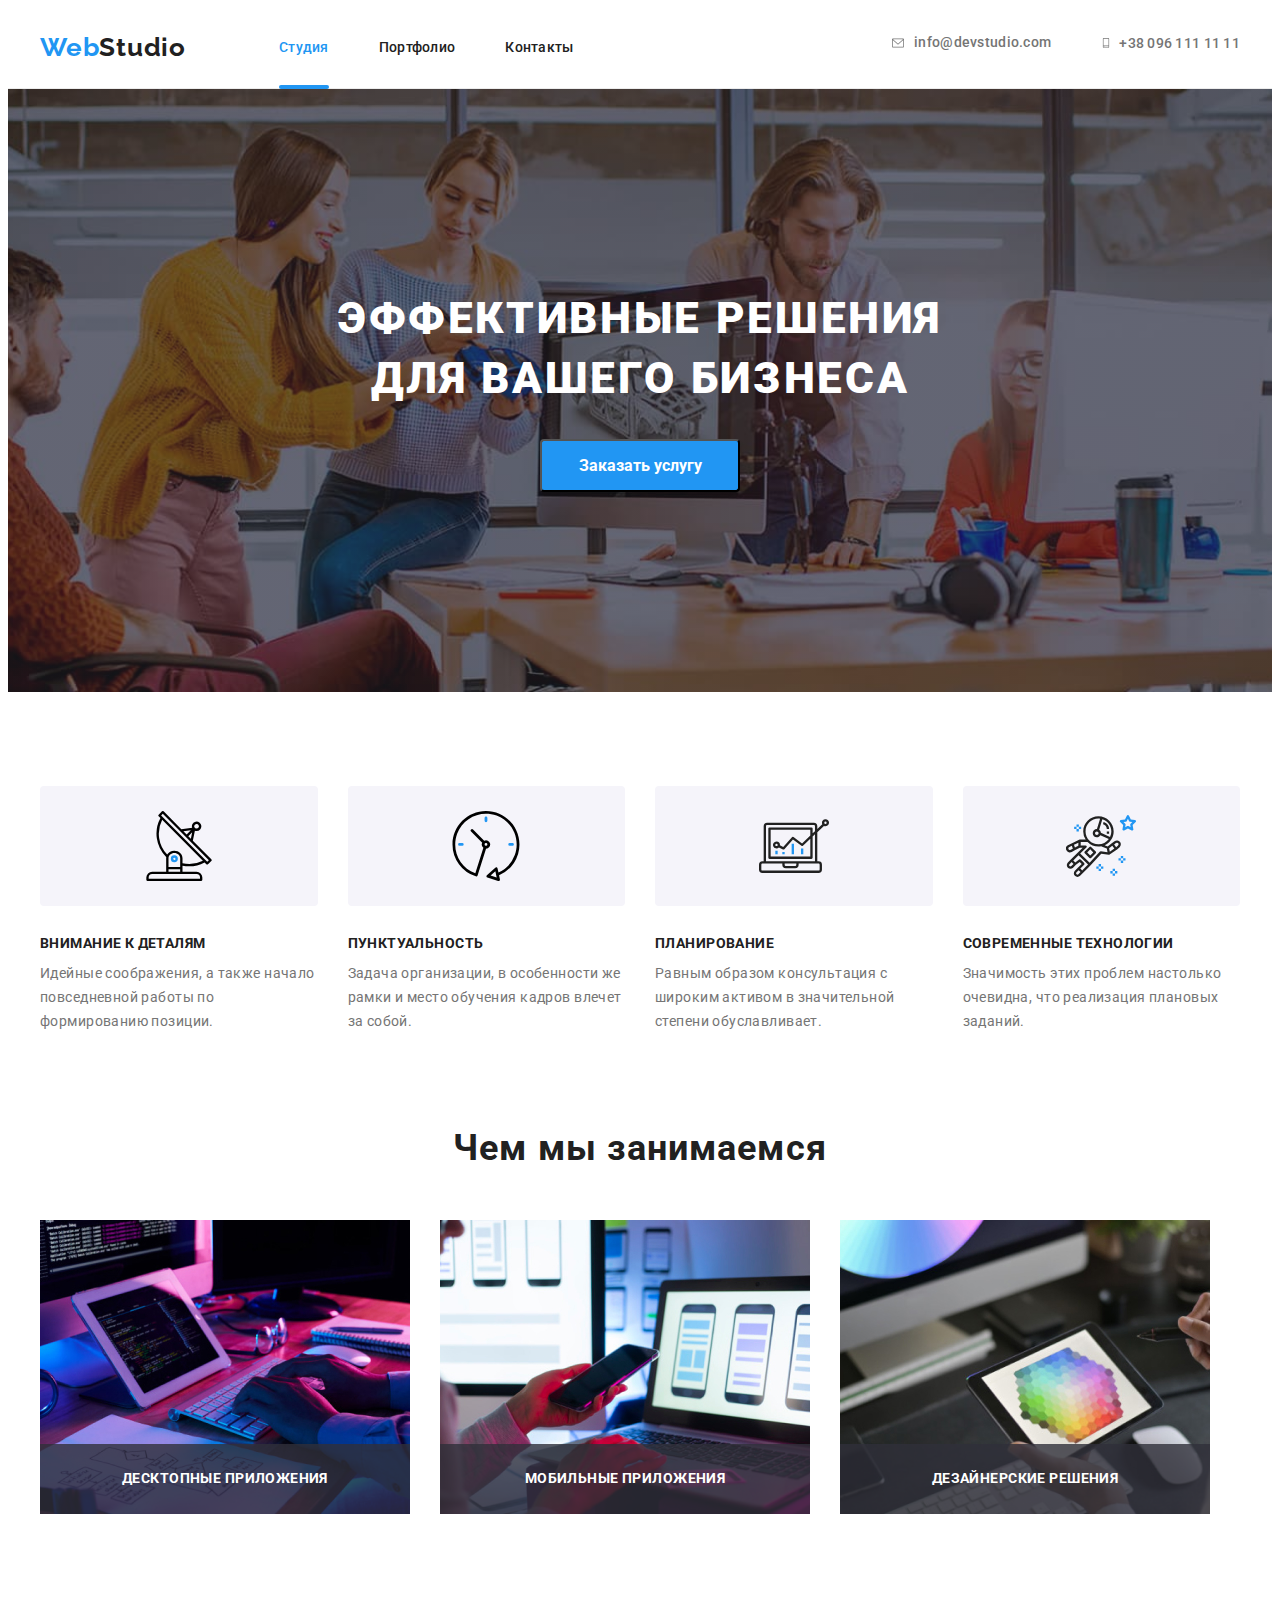
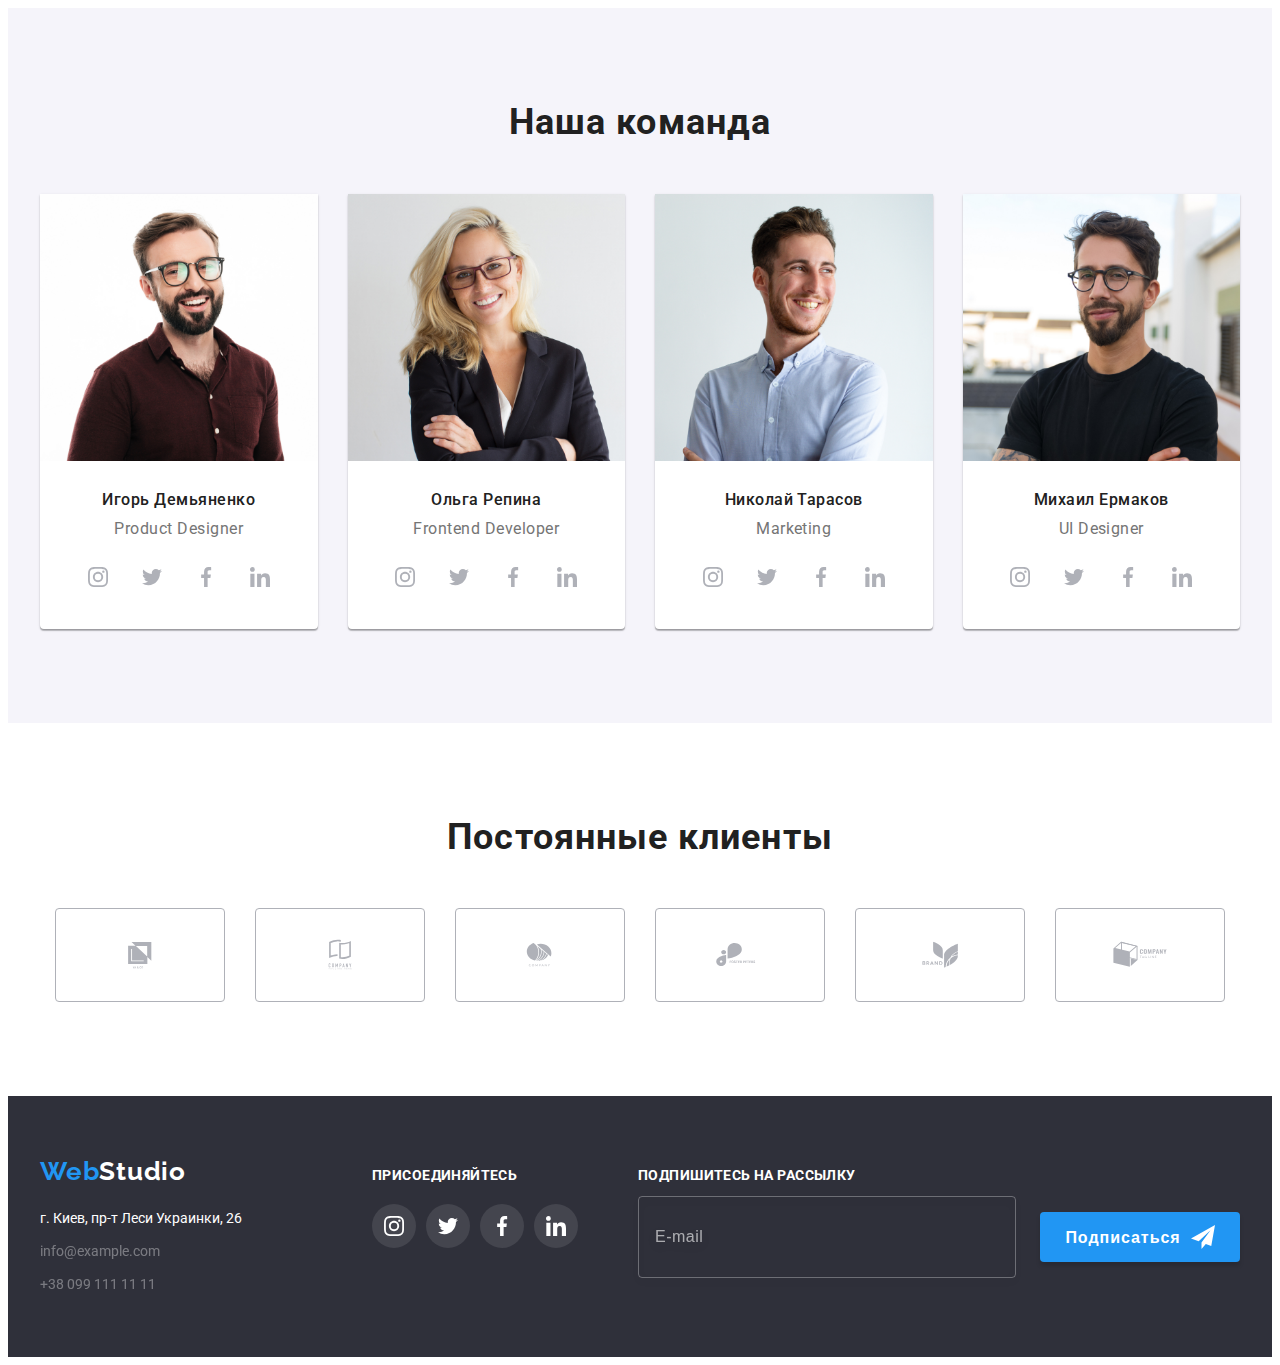
==== commit 2742d468: "without modal" ====
--- a/index.html
+++ b/index.html
@@ -26,10 +26,10 @@
 
     <header class="header">
       <div class="container container__header">
+        <a href="" class="logo__top"
+          >Web<span class="logo__black">Studio</span></a
+        >
         <nav class="nav">
-          <a href="" class="logo__top"
-            >Web<span class="logo__black">Studio</span></a
-          >
           <ul class="nav__list list">
             <li class="nav__item">
               <a href="index.html" class="nav__link current">Студия</a>
@@ -45,70 +45,92 @@
         <ul class="contact list">
           <li class="contact__item">
             <a href="mailto:info@devstudio.com" class="contact__link">
-              <svg class="contact__icon-mail">
+              <svg
+                width="16px"
+                height="12px"
+                class="contact--link__icon contact__icon-mail"
+              >
                 <use href="./images/symbol-defs.svg#icon-mail"></use></svg
               >info@devstudio.com</a
             >
           </li>
           <li class="contact__item">
             <a href="tel:+380961111111" class="contact__link">
-              <svg class="contact__icon-phone">
+              <svg
+                width="10px"
+                height="16px"
+                class="contact--link__icon contact__icon-phone"
+              >
                 <use href="./images/symbol-defs.svg#icon-smartphone"></use></svg
               >+38 096 111 11 11</a
             >
           </li>
         </ul>
-        <button type="button" class="open-menu__button">
-          <svg width="24" height="16">
-            <use href="./images/symbol-defs.svg#icon-menu"></use>
+        <!-- <button type="button" class="mobile-menu-button">
+          <svg width="40px" height="40px">
+            <use
+              class="open-menu__button"
+              href="./images/symbol-defs.svg#icon-menu"
+            ></use>
           </svg>
-        </button>
+        </button> -->
       </div>
-      <div class="mob-menu">
+      <!-- <div class="mob-menu is-hidden">
         <div class="container">
-          <button type="button" class="close-menu__button">
-            <svg width="24" height="16">
-              <use href="./images/symbol-defs.svg#icon-close-btn"></use>
-            </svg>
-          </button>
-          <ul class="mob__list list">
-            <li class="mob__item">
-              <a href="index.html" class="mob__link current">Студия</a>
-            </li>
-            <li class="mob__item">
-              <a href="portfolio.html" class="mob__link">Портфолио</a>
-            </li>
-            <li class="mob__item">
-              <a href="" class="mob__link">Контакты</a>
-            </li>
-          </ul>
-          <ul class="mob-contact list">
-            <li class="mob-contact__item">
-              <a href="mailto:info@devstudio.com" class="mob-contact__link"
-                >info@devstudio.com</a
-              >
-            </li>
-            <li class="mob-contact__item">
-              <a href="tel:+380961111111" class="mob-contact__link"
-                >+38 096 111 11 11</a
-              >
-            </li>
-          </ul>
-          <ul class="mob-soc list">
-            <li class="mob-soc__item">
-              <a href="" class="mob-soc__link">Instagram</a>
-            </li>
-            <li class="mob-soc__item">
-              <a href="" class="mob-soc__link">Twitter</a>
-            </li>
-            <li class="mob-soc__item">
-              <a href="" class="mob-soc__link">Facebook</a>
-            </li>
-            <li class="mob-soc__item">
-              <a href="" class="mob-soc__link">LinkedIn</a>
-            </li>
-          </ul>
-        </div>
+          <div class="mob-menu-top">
+            <button type="button" class="mobile-menu-button">
+              <svg width="40px" height="40px">
+                <use
+                  class="close-menu__button"
+                  href="./images/symbol-defs.svg#icon-close-btn"
+                ></use>
+              </svg>
+            </button>
+            <ul class="mob__list list">
+              <li class="mob__item">
+                <a href="index.html" class="mob__link current">Студия</a>
+              </li>
+              <li class="mob__item">
+                <a href="portfolio.html" class="mob__link">Портфолио</a>
+              </li>
+              <li class="mob__item">
+                <a href="" class="mob__link">Контакты</a>
+              </li>
+            </ul>
+          </div>
+          <div class="mob-menu-buttom">
+            <ul class="mob-contact list">
+              <li class="mob-contact__item">
+                <a
+                  href="tel:+380961111111"
+                  class="mobile-contact__link mob-contact__link--tel"
+                  >+38 096 111 11 11</a
+                >
+              </li>
+              <li class="mob-contact__item">
+                <a
+                  href="mailto:info@devstudio.com"
+                  class="mobile-contact__link mob-contact__link"
+                  >info@devstudio.com</a
+                >
+              </li>
+            </ul>
+            <ul class="mob-soc__list list">
+              <li class="mob-soc__item">
+                <a href="" class="mob-soc__link">Instagram</a>
+              </li>
+              <li class="mob-soc__item">
+                <a href="" class="mob-soc__link">Twitter</a>
+              </li>
+              <li class="mob-soc__item">
+                <a href="" class="mob-soc__link">Facebook</a>
+              </li>
+              <li class="mob-soc__item">
+                <a href="" class="mob-soc__link">LinkedIn</a>
+              </li>
+            </ul>
+          </div>
+        </div> -->
       </div>
     </header>
 
@@ -695,5 +717,6 @@
       </div>
     </div>
     <script src="./js/modal.js"></script>
+    <script src="./js/menu.js"></script>
   </body>
 </html>
--- a/css/main.min.css
+++ b/css/main.min.css
@@ -1 +1 @@
-body{font-family:Roboto,sans-serif}:root{--main-text-color: #212121;--secondary-text-color: #757575;--primary-white-color: #ffffff;--main-page-background-color: #ffffff;--secondary-background-color: #2f303a;--accent-color: #2196f3;--second-button-color: #188ce8;--contact-info-color: rgba(255, 255, 255, 0.6);--third-button-color: #f5f4fa;--border-color: #eeeeee;--bg-icon-color: #f5f4fa;--soc-icon-color: #afb1b8;--footer-icon-color: rgba(255, 255, 255, 0.1);--timing-function: cubic-bezier(0.4, 0, 0.2, 1);--example-bg-color: rgba(33, 150, 243, 0.9)}h1,h2,h3,h4,h5,h6{margin:0;padding:0}p{margin:0;padding:0}.list{margin:0;padding:0;list-style:none}.img{display:block;width:100%;height:auto}.container{margin-left:auto;margin-right:auto;padding-left:15px;padding-right:15px}@media screen and (min-width: 480px){.container{width:480px}}@media screen and (min-width: 768px){.container{width:768px}}@media screen and (min-width: 1200px){.container{width:1200px}}.visually-hidden{position:absolute;white-space:nowrap;width:1px;height:1px;overflow:hidden;border:0;padding:0;clip:rect(0 0 0 0);-webkit-clip-path:inset(50%);clip-path:inset(50%);margin:-1px}body{background-color:var(--main-page-background-color);color:var(--main-text-color)}.header{border-bottom:1px solid #ececec}.container__header{display:-webkit-box;display:-ms-flexbox;display:flex;-webkit-box-align:center;-ms-flex-align:center;align-items:center;-webkit-box-pack:justify;-ms-flex-pack:justify;justify-content:space-between}@media screen and (min-width: 768px){.container__header{-webkit-box-pack:start;-ms-flex-pack:start;justify-content:flex-start}}.nav{display:-webkit-box;display:-ms-flexbox;display:flex;-webkit-box-align:center;-ms-flex-align:center;align-items:center}.logo__top{padding:16px 0px}@media screen and (min-width: 768px){.logo__top{margin-right:88px;-webkit-box-pack:start;-ms-flex-pack:start;justify-content:flex-start}}@media screen and (min-width: 1200px){.logo__top{margin-right:94px;padding-top:24px;padding-bottom:25px}}.logo__top{margin-right:93px;color:var(--accent-color);font-family:Raleway,sans-serif;font-style:normal;font-weight:700;font-size:26px;line-height:1.19;text-decoration:none;letter-spacing:.03em}.logo{color:var(--accent-color);font-family:Raleway,sans-serif;font-style:normal;font-weight:700;font-size:26px;line-height:1.19;text-decoration:none;letter-spacing:.03em}.logo__black{color:var(--main-text-color)}.logo__white{color:var(--primary-white-color)}.nav{display:none}@media screen and (min-width: 768px){.nav{display:-webkit-box;display:-ms-flexbox;display:flex}}@media screen and (min-width: 1200px){.nav{margin-left:93px}}.nav__item:not(:last-child){margin-right:50px}.nav__list .nav__item .nav__link{display:block;padding-top:32px;padding-bottom:32px}.nav__list{display:-webkit-box;display:-ms-flexbox;display:flex}.nav__link{color:var(--main-text-color);text-decoration:none;font-style:normal;font-weight:500;font-size:14px;line-height:1.1;letter-spacing:.02em;-webkit-transition:color 250ms var(--timing-function);transition:color 250ms var(--timing-function)}.nav__link:hover,.nav__link:focus{color:var(--accent-color)}.nav__link.current{position:relative}.nav__link.current{color:var(--accent-color)}.nav__link.current::after{content:"";position:absolute;left:0;bottom:-1px;display:block;width:100%;height:4px;border-radius:2px;background-color:var(--accent-color)}.contact{display:none}@media screen and (min-width: 768px){.contact{display:block;margin-left:84px}}@media screen and (min-width: 1200px){.contact{display:-webkit-box;display:-ms-flexbox;display:flex;margin-left:auto}}.contact__icon-mail{fill:currentColor;margin-right:10px;width:14px;height:10px;display:-webkit-box;display:-ms-flexbox;display:flex;-webkit-box-pack:center;-ms-flex-pack:center;justify-content:center;text-align:center}.contact__icon-mail:hover,.contact__icon-mail:focus{fill:var(--accent-color)}@media screen and (min-width: 768px){.contact__icon-mail{margin-bottom:10px}}@media screen and (min-width: 1200px){.contact__icon-mail{width:16px;height:10px}}.contact__icon-phone{margin-right:10px;width:14px;height:10px;fill:currentColor;-webkit-transition:fill 250ms var(--timing-function);transition:fill 250ms var(--timing-function)}@media screen and (min-width: 1200px){.contact__icon-phone{width:16px;height:10px}}.contacts__item:not(:last-child){margin-bottom:10px}@media screen and (min-width: 1200px){.contacts__item:not(:last-child){margin-bottom:0;margin-right:50px}}@media screen and (min-width: 1200px){.contact__item+.contact__item{margin-left:50px}}.contact__link{color:var(--secondary-text-color);text-decoration:none;font-style:normal;font-weight:500;font-size:14px;line-height:1.16;letter-spacing:.02em;-webkit-transition:color 250ms var(--timing-function);transition:color 250ms var(--timing-function)}@media screen and (min-width: 1200px){.contact__link{font-size:14px;line-height:1.1;letter-spacing:.02em}}.contact__link{display:-webkit-box;display:-ms-flexbox;display:flex;margin-left:auto}.contact__link:hover,.contact__link:focus{color:var(--accent-color)}.hero__page{margin-left:auto;margin-right:auto;text-align:center;padding-top:200px;padding-bottom:200px;background-image:-webkit-gradient(linear, left top, right top, from(rgba(47, 48, 58, 0.4)), to(rgba(47, 48, 58, 0.4))),url(../images/head-mob.jpg);background-image:linear-gradient(to right, rgba(47, 48, 58, 0.4), rgba(47, 48, 58, 0.4)),url(../images/head-mob.jpg);background-repeat:no-repeat;background-position:center;background-size:cover}@media(min-device-pixel-ratio: 2),(-webkit-min-device-pixel-ratio: 2),(min-resolution: 192dpi),(min-resolution: 2dppx){.hero__page{background-image:-webkit-gradient(linear, left top, right top, from(rgba(47, 48, 58, 0.4)), to(rgba(47, 48, 58, 0.4))),url(../images/head-mob@2x.jpg);background-image:linear-gradient(to right, rgba(47, 48, 58, 0.4), rgba(47, 48, 58, 0.4)),url(../images/head-mob@2x.jpg)}}@media screen and (min-width: 768px){.hero__page{background-image:-webkit-gradient(linear, left top, right top, from(rgba(47, 48, 58, 0.4)), to(rgba(47, 48, 58, 0.4))),url(../images/head-tabl.jpg);background-image:linear-gradient(to right, rgba(47, 48, 58, 0.4), rgba(47, 48, 58, 0.4)),url(../images/head-tabl.jpg)}}@media screen and (min-width: 768px)and (min-device-pixel-ratio: 2),screen and (min-width: 768px)and (-webkit-min-device-pixel-ratio: 2),screen and (min-width: 768px)and (min-resolution: 192dpi),screen and (min-width: 768px)and (min-resolution: 2dppx){.hero__page{background-image:-webkit-gradient(linear, left top, right top, from(rgba(47, 48, 58, 0.4)), to(rgba(47, 48, 58, 0.4))),url(../images/head-tabl@2x.jpg);background-image:linear-gradient(to right, rgba(47, 48, 58, 0.4), rgba(47, 48, 58, 0.4)),url(../images/head-tabl@2x.jpg)}}@media screen and (min-width: 1200px){.hero__page{background-image:-webkit-gradient(linear, left top, right top, from(rgba(47, 48, 58, 0.4)), to(rgba(47, 48, 58, 0.4))),url(../images/head-desk.jpg);background-image:linear-gradient(to right, rgba(47, 48, 58, 0.4), rgba(47, 48, 58, 0.4)),url(../images/head-desk.jpg)}}@media screen and (min-width: 1200px)and (min-device-pixel-ratio: 2),screen and (min-width: 1200px)and (-webkit-min-device-pixel-ratio: 2),screen and (min-width: 1200px)and (min-resolution: 192dpi),screen and (min-width: 1200px)and (min-resolution: 2dppx){.hero__page{background-image:-webkit-gradient(linear, left top, right top, from(rgba(47, 48, 58, 0.4)), to(rgba(47, 48, 58, 0.4))),url(../images/head-desk@2x.jpg);background-image:linear-gradient(to right, rgba(47, 48, 58, 0.4), rgba(47, 48, 58, 0.4)),url(../images/head-desk@2x.jpg)}}.hero__title{font-weight:900;font-size:26px;line-height:1.36;text-align:center;letter-spacing:.06em;text-transform:uppercase;margin-bottom:30px;color:var(--primary-white-color)}@media screen and (min-width: 1200px){.hero__title{font-size:44px;line-height:1.36}}.hero__button{display:inline-block;padding:10px 32px;min-width:200px;background-color:var(--accent-color);text-align:center;-webkit-box-shadow:0px 4px 4px rgba(0,0,0,.15);box-shadow:0px 4px 4px rgba(0,0,0,.15);border-radius:4px;-webkit-transition:background-color 250ms var(--timing-function),-webkit-box-shadow 250ms var(--timing-function);transition:background-color 250ms var(--timing-function),-webkit-box-shadow 250ms var(--timing-function);transition:background-color 250ms var(--timing-function),box-shadow 250ms var(--timing-function);transition:background-color 250ms var(--timing-function),box-shadow 250ms var(--timing-function),-webkit-box-shadow 250ms var(--timing-function)}.hero__button{color:var(--primary-white-color);font-family:inherit;font-weight:700;font-size:16px;line-height:1.86;cursor:pointer}.hero__button:hover,.hero__button:focus{background-color:var(--second-button-color);color:var(--primary-white-color)}.feature__section{padding-top:60px;padding-bottom:60px}@media screen and (min-width: 1200px){.feature__section{padding-top:94px;padding-bottom:94px}}.feature__proj{display:-webkit-box;display:-ms-flexbox;display:flex;-webkit-box-pack:center;-ms-flex-pack:center;justify-content:center;-webkit-box-align:center;-ms-flex-align:center;align-items:center;height:120px;background-color:var(--bg-icon-color);margin-bottom:30px;border-radius:4px}@media screen and (min-width: 1200px){.feature__list{margin-bottom:-30px}}@media screen and (min-width: 768px){.feature__list{display:-webkit-box;display:-ms-flexbox;display:flex;-ms-flex-wrap:wrap;flex-wrap:wrap;margin-right:-30px}}@media screen and (min-width: 1200px){.feature__item{margin-bottom:30px}}@media screen and (min-width: 768px){.feature__item{margin-right:30px;-ms-flex-preferred-size:calc(50% - 30px);flex-basis:calc(50% - 30px)}}@media screen and (min-width: 1200px){.feature__item{-ms-flex-preferred-size:calc(25% - 30px);flex-basis:calc(25% - 30px)}}.feature__icon{width:70px;height:70px}.feature__title{margin-bottom:10px;font-weight:700;font-size:14px;line-height:1.14;letter-spacing:.03em;text-transform:uppercase;text-align:center}@media screen and (min-width: 768px){.feature__title{text-align:start}}.feature__text{color:var(--secondary-text-color);font-weight:400;font-size:14px;line-height:1.71;letter-spacing:.03em;margin-bottom:30px}@media screen and (min-width: 1200px){.feature__text{margin-bottom:0}}@media screen and (max-width: 1200px){.project{display:none}}.project{padding-bottom:94px}.activity__title{color:var(--main-text-color);font-weight:700;font-size:36px;line-height:1.16;text-align:center;letter-spacing:.03em}.activity__title{margin-bottom:50px}.project img{display:block}.activity__list{display:-webkit-box;display:-ms-flexbox;display:flex}.activity__item:not(:last-child){margin-right:30px}.project__section .img{display:block}.activity__base{position:relative}.activity__inform{position:absolute;width:100%;height:70px;bottom:0;background-color:rgba(47,48,58,.8);display:-webkit-box;display:-ms-flexbox;display:flex;-webkit-box-pack:center;-ms-flex-pack:center;justify-content:center;-webkit-box-align:center;-ms-flex-align:center;align-items:center}.activity__text{font-weight:700;font-size:14px;line-height:1.14;text-align:center;letter-spacing:.03em;color:var(--primary-white-color)}.team{margin:0 auto;padding-top:60px;padding-bottom:60px}@media screen and (min-width: 1200px){.team{padding-top:94px;padding-bottom:94px}}.team__title{color:var(--main-text-color);font-weight:700;font-size:28px;line-height:1.17;text-align:center;letter-spacing:.03em;margin-bottom:30px}@media screen and (min-width: 1200px){.team__title{font-size:36px;line-height:1.16;margin-bottom:50px}}.team__workers{padding-top:30px;padding-bottom:30px}@media screen and (max-width: 1200px){.team__workers{padding-top:30px;padding-bottom:24px}}.team__list{text-align:center}@media screen and (max-width: 1200px){.team__list{margin-bottom:-30px}}@media screen and (min-width: 768px){.team__list{display:-webkit-box;display:-ms-flexbox;display:flex;-ms-flex-wrap:wrap;flex-wrap:wrap;margin-right:-30px}}.team__item{background:var(--primary-white-color);-webkit-box-shadow:0px 1px 3px rgba(0,0,0,.12),0px 1px 1px rgba(0,0,0,.14),0px 2px 1px rgba(0,0,0,.2);box-shadow:0px 1px 3px rgba(0,0,0,.12),0px 1px 1px rgba(0,0,0,.14),0px 2px 1px rgba(0,0,0,.2);border-radius:0px 0px 4px 4px}@media screen and (max-width: 1200px){.team__item{margin-bottom:30px}}@media screen and (min-width: 768px){.team__item{-ms-flex-preferred-size:calc(50% - 30px);flex-basis:calc(50% - 30px);margin-right:30px}}@media screen and (min-width: 1200px){.team__item{-ms-flex-preferred-size:calc(25% - 30px);flex-basis:calc(25% - 30px)}}.team__item:not(:last-child){margin-right:30px}.team{background-color:var(--third-button-color)}.team__name{color:var(--main-text-color);font-weight:500;font-size:16px;line-height:1.18;letter-spacing:.03em}.team__name{margin-bottom:10px}.team__position{color:var(--secondary-text-color);font-weight:400;font-size:16px;line-height:1.18;letter-spacing:.03em}.team img{display:block;width:100%}.team__social{display:-webkit-box;display:-ms-flexbox;display:flex;-webkit-box-pack:center;-ms-flex-pack:center;justify-content:center;margin-top:16px}.team__social--item:not(:last-child){margin-right:10px}.team__social--link{width:44px;height:44px;background-color:var(--primary-white-color);border-radius:50%;display:-webkit-box;display:-ms-flexbox;display:flex;-webkit-box-pack:center;-ms-flex-pack:center;justify-content:center;-webkit-box-align:center;-ms-flex-align:center;align-items:center;-webkit-transition:background-color 250ms var(--timing-function);transition:background-color 250ms var(--timing-function)}.team__social--link:hover,.team__social--link:focus{background-color:var(--accent-color)}.team__social--icon{fill:var(--soc-icon-color);-webkit-transition:fill 250ms var(--timing-function);transition:fill 250ms var(--timing-function)}.team__social--link:hover .team__social--icon,.team__social--link:focus .team__social--icon{fill:var(--primary-white-color)}.clients{padding-top:60px;padding-bottom:60px}@media screen and (min-width: 1200px){.clients{padding-top:94px;padding-bottom:94px}}.clients__title{font-weight:700;font-size:36px;line-height:1.16;text-align:center;letter-spacing:.03em;margin-bottom:50px}.clients__link{display:-webkit-box;display:-ms-flexbox;display:flex;-webkit-box-pack:center;-ms-flex-pack:center;justify-content:center;-webkit-box-align:center;-ms-flex-align:center;align-items:center;height:92px;border:1px solid #afb1b8;border-radius:4px;-webkit-transition:border 250ms var(--timing-function);transition:border 250ms var(--timing-function)}.clients__link:hover,.clients__link:focus{border-color:var(--accent-color)}.clients__list{display:-webkit-box;display:-ms-flexbox;display:flex;-ms-flex-wrap:wrap;flex-wrap:wrap;margin-left:-30px;margin-bottom:-30px;-webkit-box-pack:center;-ms-flex-pack:center;justify-content:center}.clients__item{-ms-flex-preferred-size:calc(50% - 30px);flex-basis:calc(50% - 30px);margin-left:30px;margin-bottom:30px;-webkit-box-sizing:border-box;box-sizing:border-box;border-radius:4px}@media screen and (min-width: 768px){.clients__item{-ms-flex-preferred-size:calc(33.3333333333% - 30px);flex-basis:calc(33.3333333333% - 30px);margin-left:30px}}@media screen and (min-width: 1200px){.clients__item{-ms-flex-preferred-size:calc(16.6666666667% - 30px);flex-basis:calc(16.6666666667% - 30px);margin-left:30px;max-width:170px}}.clients__icon{width:106px;height:60px;fill:var(--soc-icon-color);-webkit-transition:fill 250ms var(--timing-function);transition:fill 250ms var(--timing-function)}.clients__link:hover .clients__icon,.clients__link:focus .clients__icon{fill:var(--accent-color)}.footer__section{padding:60px 0;background-color:var(--secondary-background-color);text-align:center}@media screen and (min-width: 1200px){.footer__section{text-align:left}}@media screen and (min-width: 768px){.footer__container{display:-webkit-box;display:-ms-flexbox;display:flex;-ms-flex-wrap:wrap;flex-wrap:wrap;-webkit-box-align:baseline;-ms-flex-align:baseline;align-items:baseline;-ms-flex-pack:distribute;justify-content:space-around}}@media screen and (min-width: 1200px){.footer__container{-webkit-box-flex:1;-ms-flex-positive:1;flex-grow:1;-webkit-box-pack:justify;-ms-flex-pack:justify;justify-content:space-between}}.logo{display:inline-block}.logo__white{color:var(--primary-white-color)}.footer__address{display:-webkit-box;display:-ms-flexbox;display:flex;-webkit-box-orient:vertical;-webkit-box-direction:normal;-ms-flex-direction:column;flex-direction:column;margin-top:20px;color:var(--primary-white-color);font-style:normal;font-size:14px;line-height:1.71}.footer__address--link{color:var(--contact-info-color);opacity:60%;text-decoration:none}.footer__address--link:not(:last-child),.footer__address p{margin-bottom:9px}.footer__address--link:hover,.footer__address--link:focus{color:var(--primary-white-color);-webkit-transition:color 250ms var(--timing-function);transition:color 250ms var(--timing-function)}.footer__socials--title{font-size:14px;line-height:1.14;letter-spacing:.03em;text-transform:uppercase;color:var(--primary-white-color);margin-bottom:20px}.footer__socials{margin-top:60px}@media screen and (min-width: 768px){.footer__socials{margin-top:0}}.footer__socials{margin-left:70px}.footer__socials--list{display:-webkit-box;display:-ms-flexbox;display:flex}.footer__socials--item:not(:last-child){margin-right:10px}.footer__socials--link{width:44px;height:44px;background-color:var(--footer-icon-color);border-radius:50%;display:-webkit-box;display:-ms-flexbox;display:flex;-webkit-box-pack:center;-ms-flex-pack:center;justify-content:center;-webkit-box-align:center;-ms-flex-align:center;align-items:center;-webkit-transition:background-color 250ms var(--timing-function);transition:background-color 250ms var(--timing-function)}.footer__socials--link:hover,.footer__socials--link:focus{background-color:var(--accent-color)}.footer__socials--icon{display:-webkit-box;display:-ms-flexbox;display:flex;-webkit-box-pack:center;-ms-flex-pack:center;justify-content:center;text-align:center;fill:var(--primary-white-color)}.subscribe{margin-top:60px}@media screen and (min-width: 1200px){.subscribe{margin-top:0}}@media screen and (min-width: 1200px){.subscribe__field{display:-webkit-box;display:-ms-flexbox;display:flex;-webkit-box-align:center;-ms-flex-align:center;align-items:center}}.subscribe__email{width:100%;margin-bottom:20px;padding-top:15px;padding-bottom:15px;padding-left:16px;margin-right:12px;height:50px;border:1px solid rgba(255,255,255,.3);-webkit-filter:drop-shadow(0px 4px 4px rgba(0, 0, 0, 0.15));filter:drop-shadow(0px 4px 4px rgba(0, 0, 0, 0.15));border-radius:4px;background-color:rgba(0,0,0,0);outline:none;-webkit-transition:boder-color 250ms var(--timing-function);transition:boder-color 250ms var(--timing-function);color:var(--primary-white-color)}@media screen and (min-width: 768px){.subscribe__email{width:450px}}@media screen and (min-width: 1200px){.subscribe__email{margin-bottom:0;width:358px}}.subscribe__email:focus{border-color:var(--accent-color)}.subscribe__email::-webkit-input-placeholder{font-weight:400;font-size:16px;line-height:1.25;letter-spacing:.03em;color:var(--contact-info-color)}.subscribe__email::-moz-placeholder{font-weight:400;font-size:16px;line-height:1.25;letter-spacing:.03em;color:var(--contact-info-color)}.subscribe__email:-ms-input-placeholder{font-weight:400;font-size:16px;line-height:1.25;letter-spacing:.03em;color:var(--contact-info-color)}.subscribe__email::-ms-input-placeholder{font-weight:400;font-size:16px;line-height:1.25;letter-spacing:.03em;color:var(--contact-info-color)}.subscribe__email::placeholder{font-weight:400;font-size:16px;line-height:1.25;letter-spacing:.03em;color:var(--contact-info-color)}.subscribe__button{-webkit-box-align:center;-ms-flex-align:center;align-items:center;-webkit-box-pack:center;-ms-flex-pack:center;justify-content:center;display:-webkit-box;display:-ms-flexbox;display:flex;margin:0 auto;width:200px;height:50px;background:var(--accent-color);-webkit-box-shadow:0px 4px 4px rgba(0,0,0,.15);box-shadow:0px 4px 4px rgba(0,0,0,.15);border-radius:4px;border:none;font-weight:700;font-size:16px;line-height:1.87;letter-spacing:.06em;color:var(--primary-white-color);cursor:pointer}@media screen and (min-width: 1200px){.subscribe__button{margin-top:0;margin-left:12px}}.subscribe__icon{padding-left:10px;width:24px;height:24px;fill:var(--primary-white-color)}.subscribe__title{margin-bottom:20px;font-weight:700;font-size:14px;line-height:1.14px;letter-spacing:.03em;text-transform:uppercase;color:var(--primary-white-color)}.portfolio__section{padding-top:60px;padding-bottom:60px}@media screen and (min-width: 1200px){.portfolio__section{padding-top:94px;padding-bottom:94px}}.button__title.visually-hidden{visibility:hidden}.button__list{display:-webkit-box;display:-ms-flexbox;display:flex;-ms-flex-wrap:wrap;flex-wrap:wrap;margin-bottom:40px}@media screen and (min-width: 768px){.button__list{-webkit-box-pack:center;-ms-flex-pack:center;justify-content:center}}@media screen and (min-width: 768px){.button__list{margin-bottom:30px}}@media screen and (min-width: 1200px){.button__list{margin-bottom:50px}}.button__item:not(:last-child){margin-right:8px}@media screen and (max-width: 768px){.button__item:nth-child(-n+3){margin-bottom:15px}}.button__list .button__main{padding:6px 22px;border:none;border-radius:4px}.button__main{color:var(--main-text-color);background-color:var(--third-button-color);font-family:inherit;font-style:normal;font-weight:500;font-size:16px;line-height:1.62;cursor:pointer;-webkit-transition:background-color 250ms var(--timing-function),color 250ms var(--timing-function),-webkit-box-shadow 250ms var(--timing-function);transition:background-color 250ms var(--timing-function),color 250ms var(--timing-function),-webkit-box-shadow 250ms var(--timing-function);transition:background-color 250ms var(--timing-function),color 250ms var(--timing-function),box-shadow 250ms var(--timing-function);transition:background-color 250ms var(--timing-function),color 250ms var(--timing-function),box-shadow 250ms var(--timing-function),-webkit-box-shadow 250ms var(--timing-function)}.button__main:hover,.button__main:focus{color:var(--primary-white-color);background-color:var(--accent-color);-webkit-box-shadow:0px 3px 1px rgba(0,0,0,.1),0px 1px 2px rgba(0,0,0,.08),0px 2px 2px rgba(0,0,0,.12);box-shadow:0px 3px 1px rgba(0,0,0,.1),0px 1px 2px rgba(0,0,0,.08),0px 2px 2px rgba(0,0,0,.12)}.example{display:-webkit-box;display:-ms-flexbox;display:flex;-ms-flex-wrap:wrap;flex-wrap:wrap}.example__item{max-width:450px;margin-bottom:30px}@media screen and (max-width: 1199px){.example__item:last-child{margin-bottom:0px}}@media screen and (min-width: 768px)and (max-width: 1199px){.example__item{max-width:354px;margin-right:30px}.example__item:nth-child(even){margin-right:0px}}@media screen and (min-width: 1200px){.example__item{max-width:370px;margin-right:30px;margin-bottom:30px}.example__item:nth-child(3n){margin-right:0}.example__item:nth-last-child(-n+3){margin-bottom:0}}.example__item .example__link:hover,.example__item .example__link:focus{-webkit-box-shadow:0px 1px 1px rgba(0,0,0,.12),0px 4px 4px rgba(0,0,0,.06),1px 4px 6px rgba(0,0,0,.16);box-shadow:0px 1px 1px rgba(0,0,0,.12),0px 4px 4px rgba(0,0,0,.06),1px 4px 6px rgba(0,0,0,.16)}.example img{display:block}.example__text--show{position:relative;overflow:hidden}.example__text{position:absolute;top:0;background-color:var(--example-bg-color);color:var(--primary-white-color);font-weight:400;font-size:18px;line-height:1.55;letter-spacing:.03em;height:100%;-webkit-transform:translateY(101%);transform:translateY(101%);-webkit-transition:-webkit-transform 250ms var(--timing-function);transition:-webkit-transform 250ms var(--timing-function);transition:transform 250ms var(--timing-function);transition:transform 250ms var(--timing-function), -webkit-transform 250ms var(--timing-function);padding-top:63px;padding-bottom:63px;padding-left:24px;padding-right:24px}@media screen and (min-width: 768px){.example__text{padding-top:49px;padding-bottom:49px}}@media screen and (min-width: 1200px){.example__text{padding-top:63px;padding-bottom:63px}}.example__link:hover .example__text{-webkit-transform:translateY(0%);transform:translateY(0%)}.example__link{display:block;text-decoration:none;color:var(--secondary-text-color);-webkit-transition:-webkit-box-shadow 250ms var(--timing-function);transition:-webkit-box-shadow 250ms var(--timing-function);transition:box-shadow 250ms var(--timing-function);transition:box-shadow 250ms var(--timing-function), -webkit-box-shadow 250ms var(--timing-function)}.example__preview{padding-top:20px;padding-bottom:20px;padding-right:24px;padding-left:24px;border:1px solid var(--border-color);border-top:rgba(0,0,0,0)}.example__title{margin-bottom:4px;color:var(--main-text-color);font-style:normal;font-weight:700;font-size:18px;line-height:2}.example__content{color:var(--secondary-text-color);font-weight:400;font-size:16px;line-height:1.87}.backdrop{position:fixed;top:0;left:0;opacity:1;width:100%;height:100%;background-color:rgba(0,0,0,.2);-webkit-transition:opacity 250ms var(--timing-function),visibility 250ms var(--timing-function);transition:opacity 250ms var(--timing-function),visibility 250ms var(--timing-function)}.backdrop.is-hidden{opacity:0;pointer-events:none;visibility:hidden}.backdrop.is-hidden .modal{-webkit-transform:translate(-50%, -50%) scale(0.5);transform:translate(-50%, -50%) scale(0.5)}.modal{position:absolute;top:50%;left:50%;-webkit-transition:-webkit-transform 250ms var(--timing-function);transition:-webkit-transform 250ms var(--timing-function);transition:transform 250ms var(--timing-function);transition:transform 250ms var(--timing-function), -webkit-transform 250ms var(--timing-function);-webkit-transform:translate(-50%, -50%) scale(1);transform:translate(-50%, -50%) scale(1);padding:40px;min-width:528px;min-height:581px;background-color:#fff;border-radius:4px;-webkit-box-shadow:0px 1px 3px rgba(0,0,0,.12),0px 1px 1px rgba(0,0,0,.14),0px 2px 1px rgba(0,0,0,.2);box-shadow:0px 1px 3px rgba(0,0,0,.12),0px 1px 1px rgba(0,0,0,.14),0px 2px 1px rgba(0,0,0,.2)}.modal__button{position:absolute;top:8px;right:8px;width:30px;height:30px;background:#fff;border:1px solid rgba(0,0,0,.1);-webkit-box-sizing:border-box;box-sizing:border-box;border-radius:50px;cursor:pointer}.modal__close--icon{width:100%;height:100%;-webkit-transition:fill 250ms var(--timing-function);transition:fill 250ms var(--timing-function)}.modal__close--icon:hover{fill:var(--accent-color)}.modal__title{font-weight:700;font-size:20px;line-height:1.15;text-align:center;letter-spacing:.03em;color:var(--main-text-color);margin-bottom:12px}.modal__input{width:448px;height:40px;padding-left:42px;border:1px solid rgba(33,33,33,.2);border-radius:4px;outline:none;-webkit-transition:border-color 250ms var(--timing-function);transition:border-color 250ms var(--timing-function);cursor:pointer}.modal__input:focus{border-color:var(--accent-color)}.modal__field{margin-bottom:10px}.modal__label{font-weight:400;font-size:12px;line-height:1.16;letter-spacing:.01em;color:var(--secondary-text-color);margin-bottom:4px;display:block}.modal__comment{width:448px;height:120px;padding:12px 16px;border:1px solid rgba(33,33,33,.2);border-radius:4px;font-weight:400;font-size:14px;line-height:1.14;letter-spacing:.01em;color:rgba(117,117,117,.5);resize:none;outline:none;margin-bottom:20px;cursor:pointer;-webkit-transition:border-color 250ms var(--timing-function);transition:border-color 250ms var(--timing-function)}.modal__comment:focus{border-color:var(--accent-color)}.modal__field{position:relative}.modal__icon{position:absolute;left:12px;top:50%;-webkit-transform:translateY(-50%);transform:translateY(-50%);-webkit-transition:fill 250ms var(--timing-function);transition:fill 250ms var(--timing-function)}.modal__input:focus+.modal__icon{fill:var(--accent-color)}.checkbox__icon{fill:rgba(0,0,0,0);-webkit-transition:fill 250ms var(--timing-function);transition:fill 250ms var(--timing-function)}.checkbox__text{display:-webkit-box;display:-ms-flexbox;display:flex;-webkit-box-pack:center;-ms-flex-pack:center;justify-content:center;-webkit-box-align:center;-ms-flex-align:center;align-items:center;font-weight:400;font-size:14px;line-height:1.71;letter-spacing:.03em;color:var(--secondary-text-color);-webkit-transition:background-color 250ms var(--timing-function);transition:background-color 250ms var(--timing-function);margin-bottom:30px;cursor:pointer}.checkbox__link{font-style:inherit;text-decoration:underline;color:var(--accent-color)}.checkbox__text span{width:16px;height:15px;border:2px solid var(--main-text-color);border-radius:2px;margin-right:7px;display:-webkit-box;display:-ms-flexbox;display:flex;-webkit-box-align:center;-ms-flex-align:center;align-items:center;-webkit-box-pack:center;-ms-flex-pack:center;justify-content:center;-webkit-transition:border-color 250ms var(--timing-function);transition:border-color 250ms var(--timing-function)}.checkbox__text span:focus+.checkbox__text span{border-color:var(--accent-color)}.checkbox__input.is-hidden{visibility:hidden}.checkbox__input:checked+.checkbox__text span{background-color:var(--accent-color);border:none}.checkbox__input:checked+.checkbox__text .checkbox__icon{fill:var(--primary-white-color)}.checkbox__button{margin-left:auto;margin-right:auto;width:200px;height:50px;background-color:var(--accent-color);-webkit-box-shadow:0px 4px 4px rgba(0,0,0,.15);box-shadow:0px 4px 4px rgba(0,0,0,.15);border-radius:4px;border:rgba(0,0,0,0);font-weight:700;font-size:16px;line-height:1.87;display:-webkit-box;display:-ms-flexbox;display:flex;-webkit-box-align:center;-ms-flex-align:center;align-items:center;-webkit-box-pack:center;-ms-flex-pack:center;justify-content:center;letter-spacing:.06em;color:var(--primary-white-color);cursor:pointer;-webkit-transition:background-color 250ms var(--timing-function);transition:background-color 250ms var(--timing-function)}.checkbox__button:hover,.checkbox__button:focus{background-color:var(--second-button-color)}.mob-menu{position:fixed;top:0;left:0;background-color:#fff;width:100vw;height:100vh;z-index:1;padding-top:48px;padding-bottom:48px;padding-left:40px;padding-right:40px}.mob-menu .container{display:block}.close-menu__button{position:absolute;top:10px;right:15px;margin-left:auto;width:40px;height:40px;border:none;background-color:rgba(0,0,0,0)}.mob__item:not(:last-child){margin-bottom:32px}.mob__link{font-style:normal;font-weight:500;font-size:40px;line-height:1.17;letter-spacing:.02em;color:var(--main-text-color);text-decoration:none}.mob-contact__link{font-style:normal;font-weight:500;font-size:34px;line-height:1.17;letter-spacing:.02em;color:var(--accent-color)}/*# sourceMappingURL=main.min.css.map */+body{font-family:Roboto,sans-serif}:root{--main-text-color: #212121;--secondary-text-color: #757575;--primary-white-color: #ffffff;--main-page-background-color: #ffffff;--secondary-background-color: #2f303a;--accent-color: #2196f3;--second-button-color: #188ce8;--contact-info-color: rgba(255, 255, 255, 0.6);--third-button-color: #f5f4fa;--border-color: #eeeeee;--bg-icon-color: #f5f4fa;--soc-icon-color: #afb1b8;--footer-icon-color: rgba(255, 255, 255, 0.1);--timing-function: cubic-bezier(0.4, 0, 0.2, 1);--example-bg-color: rgba(33, 150, 243, 0.9)}h1,h2,h3,h4,h5,h6{margin:0;padding:0}p{margin:0;padding:0}.list{margin:0;padding:0;list-style:none}.img{display:block;width:100%;height:auto}.container{margin-left:auto;margin-right:auto;padding-left:15px;padding-right:15px}@media screen and (min-width: 480px){.container{width:480px}}@media screen and (min-width: 768px){.container{width:768px}}@media screen and (min-width: 1200px){.container{width:1200px}}.visually-hidden{position:absolute;white-space:nowrap;width:1px;height:1px;overflow:hidden;border:0;padding:0;clip:rect(0 0 0 0);-webkit-clip-path:inset(50%);clip-path:inset(50%);margin:-1px}body{background-color:var(--main-page-background-color);color:var(--main-text-color)}.header{border-bottom:1px solid #ececec}.container__header{display:-webkit-box;display:-ms-flexbox;display:flex;-webkit-box-align:center;-ms-flex-align:center;align-items:center;-webkit-box-pack:justify;-ms-flex-pack:justify;justify-content:space-between}@media screen and (min-width: 768px){.container__header{-webkit-box-pack:start;-ms-flex-pack:start;justify-content:flex-start}}.nav{display:-webkit-box;display:-ms-flexbox;display:flex;-webkit-box-align:center;-ms-flex-align:center;align-items:center}.logo__top{padding:16px 0px}@media screen and (min-width: 768px){.logo__top{margin-right:88px;-webkit-box-pack:start;-ms-flex-pack:start;justify-content:flex-start}}@media screen and (min-width: 1200px){.logo__top{margin-right:94px;padding-top:24px;padding-bottom:25px}}.logo__top{margin-right:93px;color:var(--accent-color);font-family:Raleway,sans-serif;font-style:normal;font-weight:700;font-size:26px;line-height:1.19;text-decoration:none;letter-spacing:.03em}.logo{color:var(--accent-color);font-family:Raleway,sans-serif;font-style:normal;font-weight:700;font-size:26px;line-height:1.19;text-decoration:none;letter-spacing:.03em}.logo__black{color:var(--main-text-color)}.logo__white{color:var(--primary-white-color)}@media screen and (max-width: 768px){.nav{display:none}}@media screen and (min-width: 768px){.nav__list{display:-webkit-box;display:-ms-flexbox;display:flex}}@media screen and (min-width: 768px){.nav__item+.nav__item{margin-left:50px}}.nav__link{display:block;padding-top:32px;padding-bottom:32px;position:relative;-webkit-transition:color 250ms var(--timing-function);transition:color 250ms var(--timing-function);color:var(--main-text-color);text-decoration:none;font-weight:500;font-size:14px;line-height:1.1;letter-spacing:.02em}.nav__link:hover,.nav__link:focus{color:var(--accent-color)}.nav__link.current{position:relative}.nav__link.current{color:var(--accent-color)}.nav__link.current::after{content:"";position:absolute;left:0;bottom:-1px;display:block;width:100%;height:4px;border-radius:2px;background-color:var(--accent-color)}.contact__link{color:var(--secondary-text-color);text-decoration:none;font-weight:500;font-size:14px;line-height:1.1;letter-spacing:.02em;-webkit-transition:color 250ms var(--timing-function),fill 250ms var(--timing-function);transition:color 250ms var(--timing-function),fill 250ms var(--timing-function)}@media screen and (min-width: 768px){.contact__link{display:-webkit-box;display:-ms-flexbox;display:flex;-webkit-box-align:center;-ms-flex-align:center;align-items:center}}.contact__link:focus,.contact__link:hover{color:var(--accent-color);fill:var(--accent-color)}.contact--link__icon{fill:currentColor;-webkit-transition:color 250ms var(--timing-function),fill 250ms var(--timing-function);transition:color 250ms var(--timing-function),fill 250ms var(--timing-function)}@media screen and (min-width: 768px){.contact--link__icon{margin-right:8px}}.contact__link:focus .contact--link__icon,.contact__link:hover .contacts-link__icon{color:var(--accent-color);fill:var(--accent-color)}@media screen and (max-width: 767px){.contact{display:none}}@media screen and (min-width: 768px){.contact{margin-left:auto}}@media screen and (min-width: 1200px){.contact{display:-webkit-box;display:-ms-flexbox;display:flex;margin-left:auto}}@media screen and (min-width: 768px){.contact__item:not(:last-child){margin-bottom:10px}}@media screen and (min-width: 1200px){.contact__item+.contact__item{margin-left:50px}}.hero__page{margin-left:auto;margin-right:auto;text-align:center;padding-top:200px;padding-bottom:200px;background-image:-webkit-gradient(linear, left top, right top, from(rgba(47, 48, 58, 0.4)), to(rgba(47, 48, 58, 0.4))),url(../images/head-mob.jpg);background-image:linear-gradient(to right, rgba(47, 48, 58, 0.4), rgba(47, 48, 58, 0.4)),url(../images/head-mob.jpg);background-repeat:no-repeat;background-position:center;background-size:cover}@media(min-device-pixel-ratio: 2),(-webkit-min-device-pixel-ratio: 2),(min-resolution: 192dpi),(min-resolution: 2dppx){.hero__page{background-image:-webkit-gradient(linear, left top, right top, from(rgba(47, 48, 58, 0.4)), to(rgba(47, 48, 58, 0.4))),url(../images/head-mob@2x.jpg);background-image:linear-gradient(to right, rgba(47, 48, 58, 0.4), rgba(47, 48, 58, 0.4)),url(../images/head-mob@2x.jpg)}}@media screen and (min-width: 768px){.hero__page{background-image:-webkit-gradient(linear, left top, right top, from(rgba(47, 48, 58, 0.4)), to(rgba(47, 48, 58, 0.4))),url(../images/head-tabl.jpg);background-image:linear-gradient(to right, rgba(47, 48, 58, 0.4), rgba(47, 48, 58, 0.4)),url(../images/head-tabl.jpg)}}@media screen and (min-width: 768px)and (min-device-pixel-ratio: 2),screen and (min-width: 768px)and (-webkit-min-device-pixel-ratio: 2),screen and (min-width: 768px)and (min-resolution: 192dpi),screen and (min-width: 768px)and (min-resolution: 2dppx){.hero__page{background-image:-webkit-gradient(linear, left top, right top, from(rgba(47, 48, 58, 0.4)), to(rgba(47, 48, 58, 0.4))),url(../images/head-tabl@2x.jpg);background-image:linear-gradient(to right, rgba(47, 48, 58, 0.4), rgba(47, 48, 58, 0.4)),url(../images/head-tabl@2x.jpg)}}@media screen and (min-width: 1200px){.hero__page{background-image:-webkit-gradient(linear, left top, right top, from(rgba(47, 48, 58, 0.4)), to(rgba(47, 48, 58, 0.4))),url(../images/head-desk.jpg);background-image:linear-gradient(to right, rgba(47, 48, 58, 0.4), rgba(47, 48, 58, 0.4)),url(../images/head-desk.jpg)}}@media screen and (min-width: 1200px)and (min-device-pixel-ratio: 2),screen and (min-width: 1200px)and (-webkit-min-device-pixel-ratio: 2),screen and (min-width: 1200px)and (min-resolution: 192dpi),screen and (min-width: 1200px)and (min-resolution: 2dppx){.hero__page{background-image:-webkit-gradient(linear, left top, right top, from(rgba(47, 48, 58, 0.4)), to(rgba(47, 48, 58, 0.4))),url(../images/head-desk@2x.jpg);background-image:linear-gradient(to right, rgba(47, 48, 58, 0.4), rgba(47, 48, 58, 0.4)),url(../images/head-desk@2x.jpg)}}.hero__title{font-weight:900;font-size:26px;line-height:1.36;text-align:center;letter-spacing:.06em;text-transform:uppercase;margin-bottom:30px;color:var(--primary-white-color)}@media screen and (min-width: 1200px){.hero__title{font-size:44px;line-height:1.36}}.hero__button{display:inline-block;padding:10px 32px;min-width:200px;background-color:var(--accent-color);text-align:center;-webkit-box-shadow:0px 4px 4px rgba(0,0,0,.15);box-shadow:0px 4px 4px rgba(0,0,0,.15);border-radius:4px;-webkit-transition:background-color 250ms var(--timing-function),-webkit-box-shadow 250ms var(--timing-function);transition:background-color 250ms var(--timing-function),-webkit-box-shadow 250ms var(--timing-function);transition:background-color 250ms var(--timing-function),box-shadow 250ms var(--timing-function);transition:background-color 250ms var(--timing-function),box-shadow 250ms var(--timing-function),-webkit-box-shadow 250ms var(--timing-function)}.hero__button{color:var(--primary-white-color);font-family:inherit;font-weight:700;font-size:16px;line-height:1.86;cursor:pointer}.hero__button:hover,.hero__button:focus{background-color:var(--second-button-color);color:var(--primary-white-color)}.feature__section{padding-top:60px;padding-bottom:60px}@media screen and (min-width: 1200px){.feature__section{padding-top:94px;padding-bottom:94px}}.feature__proj{display:-webkit-box;display:-ms-flexbox;display:flex;-webkit-box-pack:center;-ms-flex-pack:center;justify-content:center;-webkit-box-align:center;-ms-flex-align:center;align-items:center;height:120px;background-color:var(--bg-icon-color);margin-bottom:30px;border-radius:4px}@media screen and (min-width: 1200px){.feature__list{margin-bottom:-30px}}@media screen and (min-width: 768px){.feature__list{display:-webkit-box;display:-ms-flexbox;display:flex;-ms-flex-wrap:wrap;flex-wrap:wrap;margin-right:-30px}}@media screen and (min-width: 1200px){.feature__item{margin-bottom:30px}}@media screen and (min-width: 768px){.feature__item{margin-right:30px;-ms-flex-preferred-size:calc(50% - 30px);flex-basis:calc(50% - 30px)}}@media screen and (min-width: 1200px){.feature__item{-ms-flex-preferred-size:calc(25% - 30px);flex-basis:calc(25% - 30px)}}.feature__icon{width:70px;height:70px}.feature__title{margin-bottom:10px;font-weight:700;font-size:14px;line-height:1.14;letter-spacing:.03em;text-transform:uppercase;text-align:center}@media screen and (min-width: 768px){.feature__title{text-align:start}}.feature__text{color:var(--secondary-text-color);font-weight:400;font-size:14px;line-height:1.71;letter-spacing:.03em;margin-bottom:30px}@media screen and (min-width: 1200px){.feature__text{margin-bottom:0}}@media screen and (max-width: 1200px){.project{display:none}}.project{padding-bottom:94px}.activity__title{color:var(--main-text-color);font-weight:700;font-size:36px;line-height:1.16;text-align:center;letter-spacing:.03em}.activity__title{margin-bottom:50px}.project img{display:block}.activity__list{display:-webkit-box;display:-ms-flexbox;display:flex}.activity__item:not(:last-child){margin-right:30px}.project__section .img{display:block}.activity__base{position:relative}.activity__inform{position:absolute;width:100%;height:70px;bottom:0;background-color:rgba(47,48,58,.8);display:-webkit-box;display:-ms-flexbox;display:flex;-webkit-box-pack:center;-ms-flex-pack:center;justify-content:center;-webkit-box-align:center;-ms-flex-align:center;align-items:center}.activity__text{font-weight:700;font-size:14px;line-height:1.14;text-align:center;letter-spacing:.03em;color:var(--primary-white-color)}.team{margin:0 auto;padding-top:60px;padding-bottom:60px}@media screen and (min-width: 1200px){.team{padding-top:94px;padding-bottom:94px}}.team__title{color:var(--main-text-color);font-weight:700;font-size:28px;line-height:1.17;text-align:center;letter-spacing:.03em;margin-bottom:30px}@media screen and (min-width: 1200px){.team__title{font-size:36px;line-height:1.16;margin-bottom:50px}}.team__workers{padding-top:30px;padding-bottom:30px}@media screen and (max-width: 1200px){.team__workers{padding-top:30px;padding-bottom:24px}}.team__list{text-align:center}@media screen and (max-width: 1200px){.team__list{margin-bottom:-30px}}@media screen and (min-width: 768px){.team__list{display:-webkit-box;display:-ms-flexbox;display:flex;-ms-flex-wrap:wrap;flex-wrap:wrap;margin-right:-30px}}.team__item{background:var(--primary-white-color);-webkit-box-shadow:0px 1px 3px rgba(0,0,0,.12),0px 1px 1px rgba(0,0,0,.14),0px 2px 1px rgba(0,0,0,.2);box-shadow:0px 1px 3px rgba(0,0,0,.12),0px 1px 1px rgba(0,0,0,.14),0px 2px 1px rgba(0,0,0,.2);border-radius:0px 0px 4px 4px}@media screen and (max-width: 1200px){.team__item{margin-bottom:30px}}@media screen and (min-width: 768px){.team__item{-ms-flex-preferred-size:calc(50% - 30px);flex-basis:calc(50% - 30px);margin-right:30px}}@media screen and (min-width: 1200px){.team__item{-ms-flex-preferred-size:calc(25% - 30px);flex-basis:calc(25% - 30px)}}.team__item:not(:last-child){margin-right:30px}.team{background-color:var(--third-button-color)}.team__name{color:var(--main-text-color);font-weight:500;font-size:16px;line-height:1.18;letter-spacing:.03em}.team__name{margin-bottom:10px}.team__position{color:var(--secondary-text-color);font-weight:400;font-size:16px;line-height:1.18;letter-spacing:.03em}.team img{display:block;width:100%}.team__social{display:-webkit-box;display:-ms-flexbox;display:flex;-webkit-box-pack:center;-ms-flex-pack:center;justify-content:center;margin-top:16px}.team__social--item:not(:last-child){margin-right:10px}.team__social--link{width:44px;height:44px;background-color:var(--primary-white-color);border-radius:50%;display:-webkit-box;display:-ms-flexbox;display:flex;-webkit-box-pack:center;-ms-flex-pack:center;justify-content:center;-webkit-box-align:center;-ms-flex-align:center;align-items:center;-webkit-transition:background-color 250ms var(--timing-function);transition:background-color 250ms var(--timing-function)}.team__social--link:hover,.team__social--link:focus{background-color:var(--accent-color)}.team__social--icon{fill:var(--soc-icon-color);-webkit-transition:fill 250ms var(--timing-function);transition:fill 250ms var(--timing-function)}.team__social--link:hover .team__social--icon,.team__social--link:focus .team__social--icon{fill:var(--primary-white-color)}.clients{padding-top:60px;padding-bottom:60px}@media screen and (min-width: 1200px){.clients{padding-top:94px;padding-bottom:94px}}.clients__title{font-weight:700;font-size:36px;line-height:1.16;text-align:center;letter-spacing:.03em;margin-bottom:50px}.clients__link{display:-webkit-box;display:-ms-flexbox;display:flex;-webkit-box-pack:center;-ms-flex-pack:center;justify-content:center;-webkit-box-align:center;-ms-flex-align:center;align-items:center;height:92px;border:1px solid #afb1b8;border-radius:4px;-webkit-transition:border 250ms var(--timing-function);transition:border 250ms var(--timing-function)}.clients__link:hover,.clients__link:focus{border-color:var(--accent-color)}.clients__list{display:-webkit-box;display:-ms-flexbox;display:flex;-ms-flex-wrap:wrap;flex-wrap:wrap;margin-left:-30px;margin-bottom:-30px;-webkit-box-pack:center;-ms-flex-pack:center;justify-content:center}.clients__item{-ms-flex-preferred-size:calc(50% - 30px);flex-basis:calc(50% - 30px);margin-left:30px;margin-bottom:30px;-webkit-box-sizing:border-box;box-sizing:border-box;border-radius:4px}@media screen and (min-width: 768px){.clients__item{-ms-flex-preferred-size:calc(33.3333333333% - 30px);flex-basis:calc(33.3333333333% - 30px);margin-left:30px}}@media screen and (min-width: 1200px){.clients__item{-ms-flex-preferred-size:calc(16.6666666667% - 30px);flex-basis:calc(16.6666666667% - 30px);margin-left:30px;max-width:170px}}.clients__icon{width:106px;height:60px;fill:var(--soc-icon-color);-webkit-transition:fill 250ms var(--timing-function);transition:fill 250ms var(--timing-function)}.clients__link:hover .clients__icon,.clients__link:focus .clients__icon{fill:var(--accent-color)}.footer__section{padding:60px 0;background-color:var(--secondary-background-color);text-align:center}@media screen and (min-width: 1200px){.footer__section{text-align:left}}@media screen and (min-width: 768px){.footer__container{display:-webkit-box;display:-ms-flexbox;display:flex;-ms-flex-wrap:wrap;flex-wrap:wrap;-webkit-box-align:baseline;-ms-flex-align:baseline;align-items:baseline;-ms-flex-pack:distribute;justify-content:space-around}}@media screen and (min-width: 1200px){.footer__container{-webkit-box-flex:1;-ms-flex-positive:1;flex-grow:1;-webkit-box-pack:justify;-ms-flex-pack:justify;justify-content:space-between}}.logo{display:inline-block}.logo__white{color:var(--primary-white-color)}.footer__address{display:-webkit-box;display:-ms-flexbox;display:flex;-webkit-box-orient:vertical;-webkit-box-direction:normal;-ms-flex-direction:column;flex-direction:column;margin-top:20px;color:var(--primary-white-color);font-style:normal;font-size:14px;line-height:1.71}.footer__address--link{color:var(--contact-info-color);opacity:60%;text-decoration:none}.footer__address--link:not(:last-child),.footer__address p{margin-bottom:9px}.footer__address--link:hover,.footer__address--link:focus{color:var(--primary-white-color);-webkit-transition:color 250ms var(--timing-function);transition:color 250ms var(--timing-function)}.footer__socials--title{font-size:14px;line-height:1.14;letter-spacing:.03em;text-transform:uppercase;color:var(--primary-white-color);margin-bottom:20px}.footer__socials{margin-top:60px}@media screen and (min-width: 768px){.footer__socials{margin-top:0}}.footer__socials{margin-left:70px}.footer__socials--list{display:-webkit-box;display:-ms-flexbox;display:flex}.footer__socials--item:not(:last-child){margin-right:10px}.footer__socials--link{width:44px;height:44px;background-color:var(--footer-icon-color);border-radius:50%;display:-webkit-box;display:-ms-flexbox;display:flex;-webkit-box-pack:center;-ms-flex-pack:center;justify-content:center;-webkit-box-align:center;-ms-flex-align:center;align-items:center;-webkit-transition:background-color 250ms var(--timing-function);transition:background-color 250ms var(--timing-function)}.footer__socials--link:hover,.footer__socials--link:focus{background-color:var(--accent-color)}.footer__socials--icon{display:-webkit-box;display:-ms-flexbox;display:flex;-webkit-box-pack:center;-ms-flex-pack:center;justify-content:center;text-align:center;fill:var(--primary-white-color)}.subscribe{margin-top:60px}@media screen and (min-width: 1200px){.subscribe{margin-top:0}}@media screen and (min-width: 1200px){.subscribe__field{display:-webkit-box;display:-ms-flexbox;display:flex;-webkit-box-align:center;-ms-flex-align:center;align-items:center}}.subscribe__email{width:100%;margin-bottom:20px;padding-top:15px;padding-bottom:15px;padding-left:16px;margin-right:12px;height:50px;border:1px solid rgba(255,255,255,.3);-webkit-filter:drop-shadow(0px 4px 4px rgba(0, 0, 0, 0.15));filter:drop-shadow(0px 4px 4px rgba(0, 0, 0, 0.15));border-radius:4px;background-color:rgba(0,0,0,0);outline:none;-webkit-transition:boder-color 250ms var(--timing-function);transition:boder-color 250ms var(--timing-function);color:var(--primary-white-color)}@media screen and (min-width: 768px){.subscribe__email{width:450px}}@media screen and (min-width: 1200px){.subscribe__email{margin-bottom:0;width:358px}}.subscribe__email:focus{border-color:var(--accent-color)}.subscribe__email::-webkit-input-placeholder{font-weight:400;font-size:16px;line-height:1.25;letter-spacing:.03em;color:var(--contact-info-color)}.subscribe__email::-moz-placeholder{font-weight:400;font-size:16px;line-height:1.25;letter-spacing:.03em;color:var(--contact-info-color)}.subscribe__email:-ms-input-placeholder{font-weight:400;font-size:16px;line-height:1.25;letter-spacing:.03em;color:var(--contact-info-color)}.subscribe__email::-ms-input-placeholder{font-weight:400;font-size:16px;line-height:1.25;letter-spacing:.03em;color:var(--contact-info-color)}.subscribe__email::placeholder{font-weight:400;font-size:16px;line-height:1.25;letter-spacing:.03em;color:var(--contact-info-color)}.subscribe__button{-webkit-box-align:center;-ms-flex-align:center;align-items:center;-webkit-box-pack:center;-ms-flex-pack:center;justify-content:center;display:-webkit-box;display:-ms-flexbox;display:flex;margin:0 auto;width:200px;height:50px;background:var(--accent-color);-webkit-box-shadow:0px 4px 4px rgba(0,0,0,.15);box-shadow:0px 4px 4px rgba(0,0,0,.15);border-radius:4px;border:none;font-weight:700;font-size:16px;line-height:1.87;letter-spacing:.06em;color:var(--primary-white-color);cursor:pointer}@media screen and (min-width: 1200px){.subscribe__button{margin-top:0;margin-left:12px}}.subscribe__icon{padding-left:10px;width:24px;height:24px;fill:var(--primary-white-color)}.subscribe__title{margin-bottom:20px;font-weight:700;font-size:14px;line-height:1.14px;letter-spacing:.03em;text-transform:uppercase;color:var(--primary-white-color)}.portfolio__section{padding-top:60px;padding-bottom:60px}@media screen and (min-width: 1200px){.portfolio__section{padding-top:94px;padding-bottom:94px}}.button__title.visually-hidden{visibility:hidden}.button__list{display:-webkit-box;display:-ms-flexbox;display:flex;-ms-flex-wrap:wrap;flex-wrap:wrap;margin-bottom:40px}@media screen and (min-width: 768px){.button__list{-webkit-box-pack:center;-ms-flex-pack:center;justify-content:center}}@media screen and (min-width: 768px){.button__list{margin-bottom:30px}}@media screen and (min-width: 1200px){.button__list{margin-bottom:50px}}.button__item:not(:last-child){margin-right:8px}@media screen and (max-width: 768px){.button__item:nth-child(-n+3){margin-bottom:15px}}.button__list .button__main{padding:6px 22px;border:none;border-radius:4px}.button__main{color:var(--main-text-color);background-color:var(--third-button-color);font-family:inherit;font-style:normal;font-weight:500;font-size:16px;line-height:1.62;cursor:pointer;-webkit-transition:background-color 250ms var(--timing-function),color 250ms var(--timing-function),-webkit-box-shadow 250ms var(--timing-function);transition:background-color 250ms var(--timing-function),color 250ms var(--timing-function),-webkit-box-shadow 250ms var(--timing-function);transition:background-color 250ms var(--timing-function),color 250ms var(--timing-function),box-shadow 250ms var(--timing-function);transition:background-color 250ms var(--timing-function),color 250ms var(--timing-function),box-shadow 250ms var(--timing-function),-webkit-box-shadow 250ms var(--timing-function)}.button__main:hover,.button__main:focus{color:var(--primary-white-color);background-color:var(--accent-color);-webkit-box-shadow:0px 3px 1px rgba(0,0,0,.1),0px 1px 2px rgba(0,0,0,.08),0px 2px 2px rgba(0,0,0,.12);box-shadow:0px 3px 1px rgba(0,0,0,.1),0px 1px 2px rgba(0,0,0,.08),0px 2px 2px rgba(0,0,0,.12)}.example{display:-webkit-box;display:-ms-flexbox;display:flex;-ms-flex-wrap:wrap;flex-wrap:wrap}.example__item{max-width:450px;margin-bottom:30px}@media screen and (max-width: 1199px){.example__item:last-child{margin-bottom:0px}}@media screen and (min-width: 768px)and (max-width: 1199px){.example__item{max-width:354px;margin-right:30px}.example__item:nth-child(even){margin-right:0px}}@media screen and (min-width: 1200px){.example__item{max-width:370px;margin-right:30px;margin-bottom:30px}.example__item:nth-child(3n){margin-right:0}.example__item:nth-last-child(-n+3){margin-bottom:0}}.example__item .example__link:hover,.example__item .example__link:focus{-webkit-box-shadow:0px 1px 1px rgba(0,0,0,.12),0px 4px 4px rgba(0,0,0,.06),1px 4px 6px rgba(0,0,0,.16);box-shadow:0px 1px 1px rgba(0,0,0,.12),0px 4px 4px rgba(0,0,0,.06),1px 4px 6px rgba(0,0,0,.16)}.example img{display:block}.example__text--show{position:relative;overflow:hidden}.example__text{position:absolute;top:0;background-color:var(--example-bg-color);color:var(--primary-white-color);font-weight:400;font-size:18px;line-height:1.55;letter-spacing:.03em;height:100%;-webkit-transform:translateY(101%);transform:translateY(101%);-webkit-transition:-webkit-transform 250ms var(--timing-function);transition:-webkit-transform 250ms var(--timing-function);transition:transform 250ms var(--timing-function);transition:transform 250ms var(--timing-function), -webkit-transform 250ms var(--timing-function);padding-top:63px;padding-bottom:63px;padding-left:24px;padding-right:24px}@media screen and (min-width: 768px){.example__text{padding-top:49px;padding-bottom:49px}}@media screen and (min-width: 1200px){.example__text{padding-top:63px;padding-bottom:63px}}.example__link:hover .example__text{-webkit-transform:translateY(0%);transform:translateY(0%)}.example__link{display:block;text-decoration:none;color:var(--secondary-text-color);-webkit-transition:-webkit-box-shadow 250ms var(--timing-function);transition:-webkit-box-shadow 250ms var(--timing-function);transition:box-shadow 250ms var(--timing-function);transition:box-shadow 250ms var(--timing-function), -webkit-box-shadow 250ms var(--timing-function)}.example__preview{padding-top:20px;padding-bottom:20px;padding-right:24px;padding-left:24px;border:1px solid var(--border-color);border-top:rgba(0,0,0,0)}.example__title{margin-bottom:4px;color:var(--main-text-color);font-style:normal;font-weight:700;font-size:18px;line-height:2}.example__content{color:var(--secondary-text-color);font-weight:400;font-size:16px;line-height:1.87}.backdrop{position:fixed;top:0;left:0;opacity:1;width:100%;height:100%;background-color:rgba(0,0,0,.2);-webkit-transition:opacity 250ms var(--timing-function),visibility 250ms var(--timing-function);transition:opacity 250ms var(--timing-function),visibility 250ms var(--timing-function)}.backdrop.is-hidden{opacity:0;pointer-events:none;visibility:hidden}.backdrop.is-hidden .modal{-webkit-transform:translate(-50%, -50%) scale(0.5);transform:translate(-50%, -50%) scale(0.5)}.modal{position:absolute;top:50%;left:50%;-webkit-transition:-webkit-transform 250ms var(--timing-function);transition:-webkit-transform 250ms var(--timing-function);transition:transform 250ms var(--timing-function);transition:transform 250ms var(--timing-function), -webkit-transform 250ms var(--timing-function);-webkit-transform:translate(-50%, -50%) scale(1);transform:translate(-50%, -50%) scale(1);padding:40px;min-width:528px;min-height:581px;background-color:#fff;border-radius:4px;-webkit-box-shadow:0px 1px 3px rgba(0,0,0,.12),0px 1px 1px rgba(0,0,0,.14),0px 2px 1px rgba(0,0,0,.2);box-shadow:0px 1px 3px rgba(0,0,0,.12),0px 1px 1px rgba(0,0,0,.14),0px 2px 1px rgba(0,0,0,.2)}.modal__button{position:absolute;top:8px;right:8px;width:30px;height:30px;background:#fff;border:1px solid rgba(0,0,0,.1);-webkit-box-sizing:border-box;box-sizing:border-box;border-radius:50px;cursor:pointer}.modal__close--icon{width:100%;height:100%;-webkit-transition:fill 250ms var(--timing-function);transition:fill 250ms var(--timing-function)}.modal__close--icon:hover{fill:var(--accent-color)}.modal__title{font-weight:700;font-size:20px;line-height:1.15;text-align:center;letter-spacing:.03em;color:var(--main-text-color);margin-bottom:12px}.modal__input{width:448px;height:40px;padding-left:42px;border:1px solid rgba(33,33,33,.2);border-radius:4px;outline:none;-webkit-transition:border-color 250ms var(--timing-function);transition:border-color 250ms var(--timing-function);cursor:pointer}.modal__input:focus{border-color:var(--accent-color)}.modal__field{margin-bottom:10px}.modal__label{font-weight:400;font-size:12px;line-height:1.16;letter-spacing:.01em;color:var(--secondary-text-color);margin-bottom:4px;display:block}.modal__comment{width:448px;height:120px;padding:12px 16px;border:1px solid rgba(33,33,33,.2);border-radius:4px;font-weight:400;font-size:14px;line-height:1.14;letter-spacing:.01em;color:rgba(117,117,117,.5);resize:none;outline:none;margin-bottom:20px;cursor:pointer;-webkit-transition:border-color 250ms var(--timing-function);transition:border-color 250ms var(--timing-function)}.modal__comment:focus{border-color:var(--accent-color)}.modal__field{position:relative}.modal__icon{position:absolute;left:12px;top:50%;-webkit-transform:translateY(-50%);transform:translateY(-50%);-webkit-transition:fill 250ms var(--timing-function);transition:fill 250ms var(--timing-function)}.modal__input:focus+.modal__icon{fill:var(--accent-color)}.checkbox__icon{fill:rgba(0,0,0,0);-webkit-transition:fill 250ms var(--timing-function);transition:fill 250ms var(--timing-function)}.checkbox__text{display:-webkit-box;display:-ms-flexbox;display:flex;-webkit-box-pack:center;-ms-flex-pack:center;justify-content:center;-webkit-box-align:center;-ms-flex-align:center;align-items:center;font-weight:400;font-size:14px;line-height:1.71;letter-spacing:.03em;color:var(--secondary-text-color);-webkit-transition:background-color 250ms var(--timing-function);transition:background-color 250ms var(--timing-function);margin-bottom:30px;cursor:pointer}.checkbox__link{font-style:inherit;text-decoration:underline;color:var(--accent-color)}.checkbox__text span{width:16px;height:15px;border:2px solid var(--main-text-color);border-radius:2px;margin-right:7px;display:-webkit-box;display:-ms-flexbox;display:flex;-webkit-box-align:center;-ms-flex-align:center;align-items:center;-webkit-box-pack:center;-ms-flex-pack:center;justify-content:center;-webkit-transition:border-color 250ms var(--timing-function);transition:border-color 250ms var(--timing-function)}.checkbox__text span:focus+.checkbox__text span{border-color:var(--accent-color)}.checkbox__input.is-hidden{visibility:hidden}.checkbox__input:checked+.checkbox__text span{background-color:var(--accent-color);border:none}.checkbox__input:checked+.checkbox__text .checkbox__icon{fill:var(--primary-white-color)}.checkbox__button{margin-left:auto;margin-right:auto;width:200px;height:50px;background-color:var(--accent-color);-webkit-box-shadow:0px 4px 4px rgba(0,0,0,.15);box-shadow:0px 4px 4px rgba(0,0,0,.15);border-radius:4px;border:rgba(0,0,0,0);font-weight:700;font-size:16px;line-height:1.87;display:-webkit-box;display:-ms-flexbox;display:flex;-webkit-box-align:center;-ms-flex-align:center;align-items:center;-webkit-box-pack:center;-ms-flex-pack:center;justify-content:center;letter-spacing:.06em;color:var(--primary-white-color);cursor:pointer;-webkit-transition:background-color 250ms var(--timing-function);transition:background-color 250ms var(--timing-function)}.checkbox__button:hover,.checkbox__button:focus{background-color:var(--second-button-color)}.mob-menu{position:fixed;top:0;left:0;background-color:#fff;width:100vw;height:100vh;z-index:1;padding-top:48px;padding-bottom:48px;padding-left:40px;padding-right:40px;cursor:pointer}.mob-menu .container{display:-webkit-box;display:-ms-flexbox;display:flex;-webkit-box-orient:vertical;-webkit-box-direction:normal;-ms-flex-direction:column;flex-direction:column;height:100%;-webkit-box-pack:justify;-ms-flex-pack:justify;justify-content:space-between}.close-menu__button{position:absolute;top:10px;right:15px;margin-left:auto;width:40px;height:40px;border:none;background-color:rgba(0,0,0,0)}.close-menu__button:focus,.close-menu__button:hover{fill:var(--accent-color)}.mob__item:not(:last-child){margin-bottom:32px}.mob__link{font-style:normal;font-weight:500;font-size:40px;line-height:1.17;letter-spacing:.02em;color:var(--main-text-color);text-decoration:none}.mob__link:focus,.mob__link:hover{color:var(--accent-color)}.mob__link--current{color:var(--accent-color)}.mob-contact{margin-bottom:64px}.mob-contact__link--tel{font-weight:500;font-size:34px;line-height:1.18;letter-spacing:.02em;color:var(--accent-color);text-decoration:none;margin-bottom:30px}.mob-contact__link{font-style:normal;font-weight:500;font-size:34px;line-height:1.17;letter-spacing:.02em;margin-top:40px;color:var(--secondary-text-color);text-decoration:none;margin-bottom:64px}.mob-soc__list{display:-webkit-box;display:-ms-flexbox;display:flex;-ms-flex-wrap:wrap;flex-wrap:wrap;-webkit-column-gap:10px;-moz-column-gap:10px;column-gap:10px}.mob-contact__item:not(:last-child){margin-bottom:32px}@media screen and (min-width: 455px){.mob-soc__item:not(:last-child)::after{content:"";display:inline-block;margin-left:10px;margin-right:10px;height:22px;width:1px;vertical-align:middle;background-color:rgba(33,33,33,.2)}}.mob-soc__link{font-style:normal;font-weight:500;font-size:18px;line-height:1.22;letter-spacing:.02em;color:var(--accent-color);text-decoration:none}.open-menu__button{margin-left:auto;margin-top:10px;width:40px;height:40px;background-color:rgba(0,0,0,0);border:none;-webkit-transition-property:var(--accent-color);transition-property:var(--accent-color);-webkit-transition-duration:250ms;transition-duration:250ms;-webkit-transition-timing-function:cubic-bezier(0.4, 0, 0.2, 1);transition-timing-function:cubic-bezier(0.4, 0, 0.2, 1)}.open-menu__button:hover,.open-menu__button:focus{fill:var(--accent-color)}@media screen and (min-width: 768px){.open-menu__button{display:none}}.no-scroll{overflow:hidden}/*# sourceMappingURL=main.min.css.map */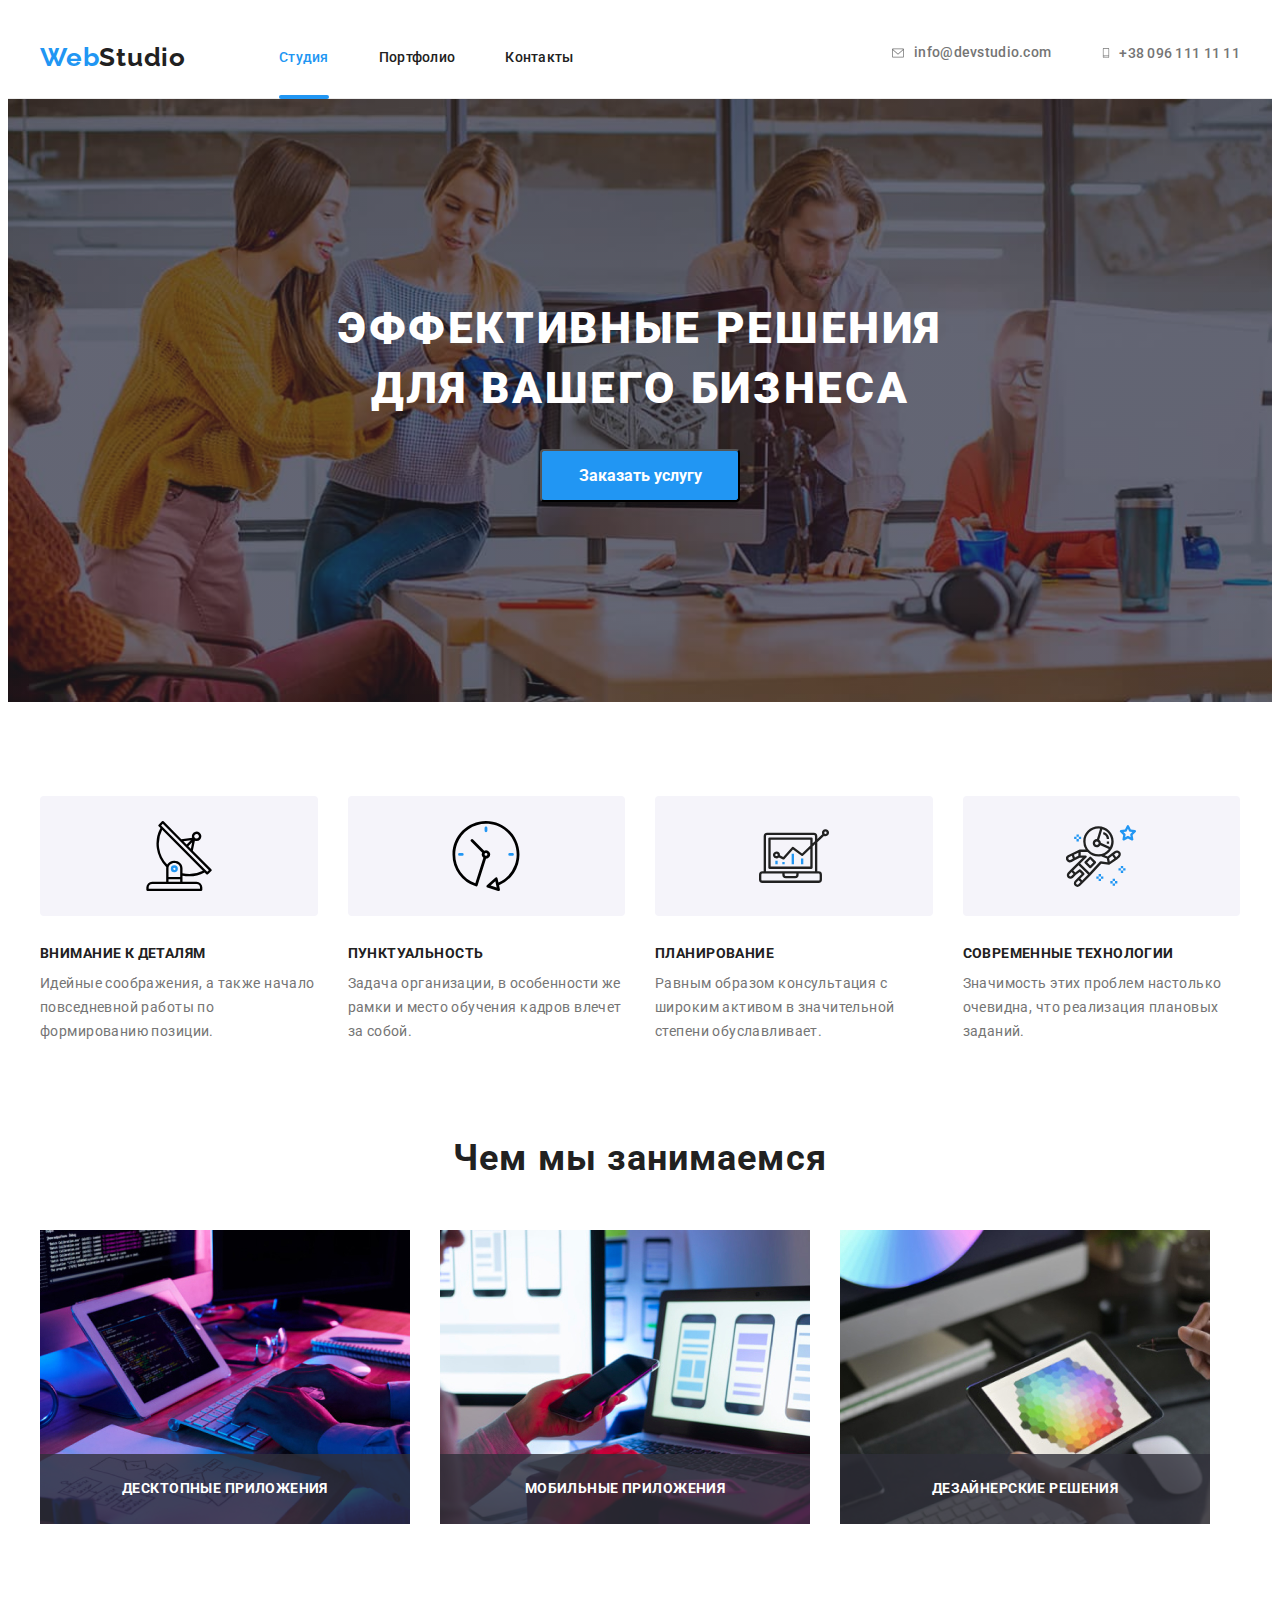
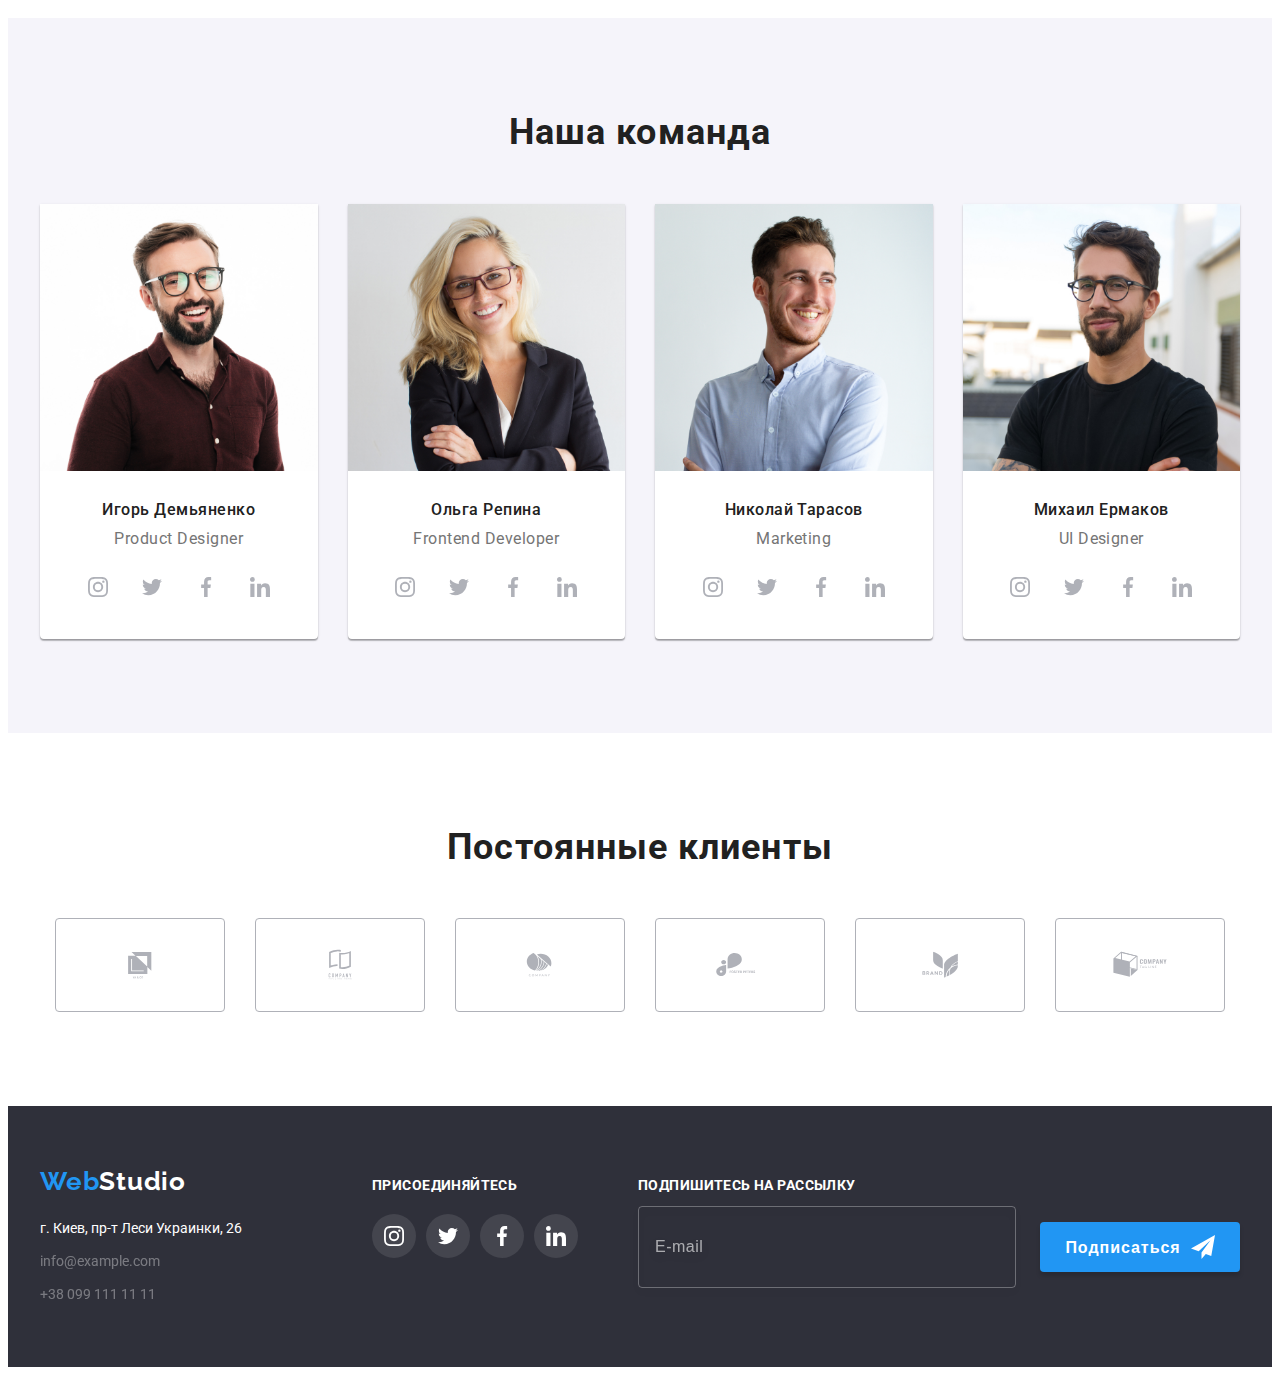
==== commit 555caf7d: "need fix modal" ====
--- a/index.html
+++ b/index.html
@@ -66,71 +66,65 @@
             >
           </li>
         </ul>
-        <!-- <button type="button" class="mobile-menu-button">
-          <svg width="40px" height="40px">
-            <use
-              class="open-menu__button"
-              href="./images/symbol-defs.svg#icon-menu"
-            ></use>
+        <button type="button" class="mob-menu__close-button" data-menu-open>
+          <svg class="mob-menu__open-icon" width="40" height="40">
+            <use href="./images/symbol-defs.svg#icon-menu"></use>
           </svg>
-        </button> -->
+        </button>
       </div>
-      <!-- <div class="mob-menu is-hidden">
-        <div class="container">
-          <div class="mob-menu-top">
-            <button type="button" class="mobile-menu-button">
-              <svg width="40px" height="40px">
-                <use
-                  class="close-menu__button"
-                  href="./images/symbol-defs.svg#icon-close-btn"
-                ></use>
-              </svg>
-            </button>
-            <ul class="mob__list list">
-              <li class="mob__item">
-                <a href="index.html" class="mob__link current">Студия</a>
+      <div class="mob-menu" data-menu>
+        <div class="container mob-menu__container">
+          <button type="button" class="mob-menu__close-button" data-menu-close>
+            <svg class="mob-menu__close-icon" width="40" height="40">
+              <use href="./images/symbol-defs.svg#icon-close-btn"></use>
+            </svg>
+          </button>
+          <nav class="mob-menu__navigation">
+            <ul class="mob-menu__list list">
+              <li class="mob-menu__item">
+                <a class="mob-menu__link current" href="#studio">Студия</a>
               </li>
-              <li class="mob__item">
-                <a href="portfolio.html" class="mob__link">Портфолио</a>
+              <li class="mob-menu__item">
+                <a class="mob-menu__link" href="./portfolio.html">Портфолио</a>
               </li>
-              <li class="mob__item">
-                <a href="" class="mob__link">Контакты</a>
+              <li class="mob-menu__item">
+                <a class="mob-menu__link" href="#contacts">Контакты</a>
               </li>
             </ul>
+          </nav>
+          <div class="mob-menu__bottom">
+            <div class="mob-menu__contacts">
+              <ul class="mob-contacts__list list">
+                <li class="mob-contacts__item">
+                  <a class="mob-contacts__tel" href="tel:+380961111111"
+                    >+38 096 111 11 11</a
+                  >
+                </li>
+                <li class="mob-contacts__item">
+                  <a class="mob-contacts__mail" href="mailto:info@devstudio.com"
+                    >info@devstudio.com</a
+                  >
+                </li>
+              </ul>
+            </div>
+            <div class="mob-menu__social">
+              <ul class="mob-social__list list">
+                <li class="mob-social__item">
+                  <a href="" class="mob-social__link">Instagram</a>
+                </li>
+                <li class="mob-social__item">
+                  <a href="" class="mob-social__link">Twitter</a>
+                </li>
+                <li class="mob-social__item">
+                  <a href="" class="mob-social__link">Facebook</a>
+                </li>
+                <li class="mob-social__item">
+                  <a href="" class="mob-social__link">LinkedIn</a>
+                </li>
+              </ul>
+            </div>
           </div>
-          <div class="mob-menu-buttom">
-            <ul class="mob-contact list">
-              <li class="mob-contact__item">
-                <a
-                  href="tel:+380961111111"
-                  class="mobile-contact__link mob-contact__link--tel"
-                  >+38 096 111 11 11</a
-                >
-              </li>
-              <li class="mob-contact__item">
-                <a
-                  href="mailto:info@devstudio.com"
-                  class="mobile-contact__link mob-contact__link"
-                  >info@devstudio.com</a
-                >
-              </li>
-            </ul>
-            <ul class="mob-soc__list list">
-              <li class="mob-soc__item">
-                <a href="" class="mob-soc__link">Instagram</a>
-              </li>
-              <li class="mob-soc__item">
-                <a href="" class="mob-soc__link">Twitter</a>
-              </li>
-              <li class="mob-soc__item">
-                <a href="" class="mob-soc__link">Facebook</a>
-              </li>
-              <li class="mob-soc__item">
-                <a href="" class="mob-soc__link">LinkedIn</a>
-              </li>
-            </ul>
-          </div>
-        </div> -->
+        </div>
       </div>
     </header>
 
--- a/css/main.min.css
+++ b/css/main.min.css
@@ -1 +1 @@
-body{font-family:Roboto,sans-serif}:root{--main-text-color: #212121;--secondary-text-color: #757575;--primary-white-color: #ffffff;--main-page-background-color: #ffffff;--secondary-background-color: #2f303a;--accent-color: #2196f3;--second-button-color: #188ce8;--contact-info-color: rgba(255, 255, 255, 0.6);--third-button-color: #f5f4fa;--border-color: #eeeeee;--bg-icon-color: #f5f4fa;--soc-icon-color: #afb1b8;--footer-icon-color: rgba(255, 255, 255, 0.1);--timing-function: cubic-bezier(0.4, 0, 0.2, 1);--example-bg-color: rgba(33, 150, 243, 0.9)}h1,h2,h3,h4,h5,h6{margin:0;padding:0}p{margin:0;padding:0}.list{margin:0;padding:0;list-style:none}.img{display:block;width:100%;height:auto}.container{margin-left:auto;margin-right:auto;padding-left:15px;padding-right:15px}@media screen and (min-width: 480px){.container{width:480px}}@media screen and (min-width: 768px){.container{width:768px}}@media screen and (min-width: 1200px){.container{width:1200px}}.visually-hidden{position:absolute;white-space:nowrap;width:1px;height:1px;overflow:hidden;border:0;padding:0;clip:rect(0 0 0 0);-webkit-clip-path:inset(50%);clip-path:inset(50%);margin:-1px}body{background-color:var(--main-page-background-color);color:var(--main-text-color)}.header{border-bottom:1px solid #ececec}.container__header{display:-webkit-box;display:-ms-flexbox;display:flex;-webkit-box-align:center;-ms-flex-align:center;align-items:center;-webkit-box-pack:justify;-ms-flex-pack:justify;justify-content:space-between}@media screen and (min-width: 768px){.container__header{-webkit-box-pack:start;-ms-flex-pack:start;justify-content:flex-start}}.nav{display:-webkit-box;display:-ms-flexbox;display:flex;-webkit-box-align:center;-ms-flex-align:center;align-items:center}.logo__top{padding:16px 0px}@media screen and (min-width: 768px){.logo__top{margin-right:88px;-webkit-box-pack:start;-ms-flex-pack:start;justify-content:flex-start}}@media screen and (min-width: 1200px){.logo__top{margin-right:94px;padding-top:24px;padding-bottom:25px}}.logo__top{margin-right:93px;color:var(--accent-color);font-family:Raleway,sans-serif;font-style:normal;font-weight:700;font-size:26px;line-height:1.19;text-decoration:none;letter-spacing:.03em}.logo{color:var(--accent-color);font-family:Raleway,sans-serif;font-style:normal;font-weight:700;font-size:26px;line-height:1.19;text-decoration:none;letter-spacing:.03em}.logo__black{color:var(--main-text-color)}.logo__white{color:var(--primary-white-color)}@media screen and (max-width: 768px){.nav{display:none}}@media screen and (min-width: 768px){.nav__list{display:-webkit-box;display:-ms-flexbox;display:flex}}@media screen and (min-width: 768px){.nav__item+.nav__item{margin-left:50px}}.nav__link{display:block;padding-top:32px;padding-bottom:32px;position:relative;-webkit-transition:color 250ms var(--timing-function);transition:color 250ms var(--timing-function);color:var(--main-text-color);text-decoration:none;font-weight:500;font-size:14px;line-height:1.1;letter-spacing:.02em}.nav__link:hover,.nav__link:focus{color:var(--accent-color)}.nav__link.current{position:relative}.nav__link.current{color:var(--accent-color)}.nav__link.current::after{content:"";position:absolute;left:0;bottom:-1px;display:block;width:100%;height:4px;border-radius:2px;background-color:var(--accent-color)}.contact__link{color:var(--secondary-text-color);text-decoration:none;font-weight:500;font-size:14px;line-height:1.1;letter-spacing:.02em;-webkit-transition:color 250ms var(--timing-function),fill 250ms var(--timing-function);transition:color 250ms var(--timing-function),fill 250ms var(--timing-function)}@media screen and (min-width: 768px){.contact__link{display:-webkit-box;display:-ms-flexbox;display:flex;-webkit-box-align:center;-ms-flex-align:center;align-items:center}}.contact__link:focus,.contact__link:hover{color:var(--accent-color);fill:var(--accent-color)}.contact--link__icon{fill:currentColor;-webkit-transition:color 250ms var(--timing-function),fill 250ms var(--timing-function);transition:color 250ms var(--timing-function),fill 250ms var(--timing-function)}@media screen and (min-width: 768px){.contact--link__icon{margin-right:8px}}.contact__link:focus .contact--link__icon,.contact__link:hover .contacts-link__icon{color:var(--accent-color);fill:var(--accent-color)}@media screen and (max-width: 767px){.contact{display:none}}@media screen and (min-width: 768px){.contact{margin-left:auto}}@media screen and (min-width: 1200px){.contact{display:-webkit-box;display:-ms-flexbox;display:flex;margin-left:auto}}@media screen and (min-width: 768px){.contact__item:not(:last-child){margin-bottom:10px}}@media screen and (min-width: 1200px){.contact__item+.contact__item{margin-left:50px}}.hero__page{margin-left:auto;margin-right:auto;text-align:center;padding-top:200px;padding-bottom:200px;background-image:-webkit-gradient(linear, left top, right top, from(rgba(47, 48, 58, 0.4)), to(rgba(47, 48, 58, 0.4))),url(../images/head-mob.jpg);background-image:linear-gradient(to right, rgba(47, 48, 58, 0.4), rgba(47, 48, 58, 0.4)),url(../images/head-mob.jpg);background-repeat:no-repeat;background-position:center;background-size:cover}@media(min-device-pixel-ratio: 2),(-webkit-min-device-pixel-ratio: 2),(min-resolution: 192dpi),(min-resolution: 2dppx){.hero__page{background-image:-webkit-gradient(linear, left top, right top, from(rgba(47, 48, 58, 0.4)), to(rgba(47, 48, 58, 0.4))),url(../images/head-mob@2x.jpg);background-image:linear-gradient(to right, rgba(47, 48, 58, 0.4), rgba(47, 48, 58, 0.4)),url(../images/head-mob@2x.jpg)}}@media screen and (min-width: 768px){.hero__page{background-image:-webkit-gradient(linear, left top, right top, from(rgba(47, 48, 58, 0.4)), to(rgba(47, 48, 58, 0.4))),url(../images/head-tabl.jpg);background-image:linear-gradient(to right, rgba(47, 48, 58, 0.4), rgba(47, 48, 58, 0.4)),url(../images/head-tabl.jpg)}}@media screen and (min-width: 768px)and (min-device-pixel-ratio: 2),screen and (min-width: 768px)and (-webkit-min-device-pixel-ratio: 2),screen and (min-width: 768px)and (min-resolution: 192dpi),screen and (min-width: 768px)and (min-resolution: 2dppx){.hero__page{background-image:-webkit-gradient(linear, left top, right top, from(rgba(47, 48, 58, 0.4)), to(rgba(47, 48, 58, 0.4))),url(../images/head-tabl@2x.jpg);background-image:linear-gradient(to right, rgba(47, 48, 58, 0.4), rgba(47, 48, 58, 0.4)),url(../images/head-tabl@2x.jpg)}}@media screen and (min-width: 1200px){.hero__page{background-image:-webkit-gradient(linear, left top, right top, from(rgba(47, 48, 58, 0.4)), to(rgba(47, 48, 58, 0.4))),url(../images/head-desk.jpg);background-image:linear-gradient(to right, rgba(47, 48, 58, 0.4), rgba(47, 48, 58, 0.4)),url(../images/head-desk.jpg)}}@media screen and (min-width: 1200px)and (min-device-pixel-ratio: 2),screen and (min-width: 1200px)and (-webkit-min-device-pixel-ratio: 2),screen and (min-width: 1200px)and (min-resolution: 192dpi),screen and (min-width: 1200px)and (min-resolution: 2dppx){.hero__page{background-image:-webkit-gradient(linear, left top, right top, from(rgba(47, 48, 58, 0.4)), to(rgba(47, 48, 58, 0.4))),url(../images/head-desk@2x.jpg);background-image:linear-gradient(to right, rgba(47, 48, 58, 0.4), rgba(47, 48, 58, 0.4)),url(../images/head-desk@2x.jpg)}}.hero__title{font-weight:900;font-size:26px;line-height:1.36;text-align:center;letter-spacing:.06em;text-transform:uppercase;margin-bottom:30px;color:var(--primary-white-color)}@media screen and (min-width: 1200px){.hero__title{font-size:44px;line-height:1.36}}.hero__button{display:inline-block;padding:10px 32px;min-width:200px;background-color:var(--accent-color);text-align:center;-webkit-box-shadow:0px 4px 4px rgba(0,0,0,.15);box-shadow:0px 4px 4px rgba(0,0,0,.15);border-radius:4px;-webkit-transition:background-color 250ms var(--timing-function),-webkit-box-shadow 250ms var(--timing-function);transition:background-color 250ms var(--timing-function),-webkit-box-shadow 250ms var(--timing-function);transition:background-color 250ms var(--timing-function),box-shadow 250ms var(--timing-function);transition:background-color 250ms var(--timing-function),box-shadow 250ms var(--timing-function),-webkit-box-shadow 250ms var(--timing-function)}.hero__button{color:var(--primary-white-color);font-family:inherit;font-weight:700;font-size:16px;line-height:1.86;cursor:pointer}.hero__button:hover,.hero__button:focus{background-color:var(--second-button-color);color:var(--primary-white-color)}.feature__section{padding-top:60px;padding-bottom:60px}@media screen and (min-width: 1200px){.feature__section{padding-top:94px;padding-bottom:94px}}.feature__proj{display:-webkit-box;display:-ms-flexbox;display:flex;-webkit-box-pack:center;-ms-flex-pack:center;justify-content:center;-webkit-box-align:center;-ms-flex-align:center;align-items:center;height:120px;background-color:var(--bg-icon-color);margin-bottom:30px;border-radius:4px}@media screen and (min-width: 1200px){.feature__list{margin-bottom:-30px}}@media screen and (min-width: 768px){.feature__list{display:-webkit-box;display:-ms-flexbox;display:flex;-ms-flex-wrap:wrap;flex-wrap:wrap;margin-right:-30px}}@media screen and (min-width: 1200px){.feature__item{margin-bottom:30px}}@media screen and (min-width: 768px){.feature__item{margin-right:30px;-ms-flex-preferred-size:calc(50% - 30px);flex-basis:calc(50% - 30px)}}@media screen and (min-width: 1200px){.feature__item{-ms-flex-preferred-size:calc(25% - 30px);flex-basis:calc(25% - 30px)}}.feature__icon{width:70px;height:70px}.feature__title{margin-bottom:10px;font-weight:700;font-size:14px;line-height:1.14;letter-spacing:.03em;text-transform:uppercase;text-align:center}@media screen and (min-width: 768px){.feature__title{text-align:start}}.feature__text{color:var(--secondary-text-color);font-weight:400;font-size:14px;line-height:1.71;letter-spacing:.03em;margin-bottom:30px}@media screen and (min-width: 1200px){.feature__text{margin-bottom:0}}@media screen and (max-width: 1200px){.project{display:none}}.project{padding-bottom:94px}.activity__title{color:var(--main-text-color);font-weight:700;font-size:36px;line-height:1.16;text-align:center;letter-spacing:.03em}.activity__title{margin-bottom:50px}.project img{display:block}.activity__list{display:-webkit-box;display:-ms-flexbox;display:flex}.activity__item:not(:last-child){margin-right:30px}.project__section .img{display:block}.activity__base{position:relative}.activity__inform{position:absolute;width:100%;height:70px;bottom:0;background-color:rgba(47,48,58,.8);display:-webkit-box;display:-ms-flexbox;display:flex;-webkit-box-pack:center;-ms-flex-pack:center;justify-content:center;-webkit-box-align:center;-ms-flex-align:center;align-items:center}.activity__text{font-weight:700;font-size:14px;line-height:1.14;text-align:center;letter-spacing:.03em;color:var(--primary-white-color)}.team{margin:0 auto;padding-top:60px;padding-bottom:60px}@media screen and (min-width: 1200px){.team{padding-top:94px;padding-bottom:94px}}.team__title{color:var(--main-text-color);font-weight:700;font-size:28px;line-height:1.17;text-align:center;letter-spacing:.03em;margin-bottom:30px}@media screen and (min-width: 1200px){.team__title{font-size:36px;line-height:1.16;margin-bottom:50px}}.team__workers{padding-top:30px;padding-bottom:30px}@media screen and (max-width: 1200px){.team__workers{padding-top:30px;padding-bottom:24px}}.team__list{text-align:center}@media screen and (max-width: 1200px){.team__list{margin-bottom:-30px}}@media screen and (min-width: 768px){.team__list{display:-webkit-box;display:-ms-flexbox;display:flex;-ms-flex-wrap:wrap;flex-wrap:wrap;margin-right:-30px}}.team__item{background:var(--primary-white-color);-webkit-box-shadow:0px 1px 3px rgba(0,0,0,.12),0px 1px 1px rgba(0,0,0,.14),0px 2px 1px rgba(0,0,0,.2);box-shadow:0px 1px 3px rgba(0,0,0,.12),0px 1px 1px rgba(0,0,0,.14),0px 2px 1px rgba(0,0,0,.2);border-radius:0px 0px 4px 4px}@media screen and (max-width: 1200px){.team__item{margin-bottom:30px}}@media screen and (min-width: 768px){.team__item{-ms-flex-preferred-size:calc(50% - 30px);flex-basis:calc(50% - 30px);margin-right:30px}}@media screen and (min-width: 1200px){.team__item{-ms-flex-preferred-size:calc(25% - 30px);flex-basis:calc(25% - 30px)}}.team__item:not(:last-child){margin-right:30px}.team{background-color:var(--third-button-color)}.team__name{color:var(--main-text-color);font-weight:500;font-size:16px;line-height:1.18;letter-spacing:.03em}.team__name{margin-bottom:10px}.team__position{color:var(--secondary-text-color);font-weight:400;font-size:16px;line-height:1.18;letter-spacing:.03em}.team img{display:block;width:100%}.team__social{display:-webkit-box;display:-ms-flexbox;display:flex;-webkit-box-pack:center;-ms-flex-pack:center;justify-content:center;margin-top:16px}.team__social--item:not(:last-child){margin-right:10px}.team__social--link{width:44px;height:44px;background-color:var(--primary-white-color);border-radius:50%;display:-webkit-box;display:-ms-flexbox;display:flex;-webkit-box-pack:center;-ms-flex-pack:center;justify-content:center;-webkit-box-align:center;-ms-flex-align:center;align-items:center;-webkit-transition:background-color 250ms var(--timing-function);transition:background-color 250ms var(--timing-function)}.team__social--link:hover,.team__social--link:focus{background-color:var(--accent-color)}.team__social--icon{fill:var(--soc-icon-color);-webkit-transition:fill 250ms var(--timing-function);transition:fill 250ms var(--timing-function)}.team__social--link:hover .team__social--icon,.team__social--link:focus .team__social--icon{fill:var(--primary-white-color)}.clients{padding-top:60px;padding-bottom:60px}@media screen and (min-width: 1200px){.clients{padding-top:94px;padding-bottom:94px}}.clients__title{font-weight:700;font-size:36px;line-height:1.16;text-align:center;letter-spacing:.03em;margin-bottom:50px}.clients__link{display:-webkit-box;display:-ms-flexbox;display:flex;-webkit-box-pack:center;-ms-flex-pack:center;justify-content:center;-webkit-box-align:center;-ms-flex-align:center;align-items:center;height:92px;border:1px solid #afb1b8;border-radius:4px;-webkit-transition:border 250ms var(--timing-function);transition:border 250ms var(--timing-function)}.clients__link:hover,.clients__link:focus{border-color:var(--accent-color)}.clients__list{display:-webkit-box;display:-ms-flexbox;display:flex;-ms-flex-wrap:wrap;flex-wrap:wrap;margin-left:-30px;margin-bottom:-30px;-webkit-box-pack:center;-ms-flex-pack:center;justify-content:center}.clients__item{-ms-flex-preferred-size:calc(50% - 30px);flex-basis:calc(50% - 30px);margin-left:30px;margin-bottom:30px;-webkit-box-sizing:border-box;box-sizing:border-box;border-radius:4px}@media screen and (min-width: 768px){.clients__item{-ms-flex-preferred-size:calc(33.3333333333% - 30px);flex-basis:calc(33.3333333333% - 30px);margin-left:30px}}@media screen and (min-width: 1200px){.clients__item{-ms-flex-preferred-size:calc(16.6666666667% - 30px);flex-basis:calc(16.6666666667% - 30px);margin-left:30px;max-width:170px}}.clients__icon{width:106px;height:60px;fill:var(--soc-icon-color);-webkit-transition:fill 250ms var(--timing-function);transition:fill 250ms var(--timing-function)}.clients__link:hover .clients__icon,.clients__link:focus .clients__icon{fill:var(--accent-color)}.footer__section{padding:60px 0;background-color:var(--secondary-background-color);text-align:center}@media screen and (min-width: 1200px){.footer__section{text-align:left}}@media screen and (min-width: 768px){.footer__container{display:-webkit-box;display:-ms-flexbox;display:flex;-ms-flex-wrap:wrap;flex-wrap:wrap;-webkit-box-align:baseline;-ms-flex-align:baseline;align-items:baseline;-ms-flex-pack:distribute;justify-content:space-around}}@media screen and (min-width: 1200px){.footer__container{-webkit-box-flex:1;-ms-flex-positive:1;flex-grow:1;-webkit-box-pack:justify;-ms-flex-pack:justify;justify-content:space-between}}.logo{display:inline-block}.logo__white{color:var(--primary-white-color)}.footer__address{display:-webkit-box;display:-ms-flexbox;display:flex;-webkit-box-orient:vertical;-webkit-box-direction:normal;-ms-flex-direction:column;flex-direction:column;margin-top:20px;color:var(--primary-white-color);font-style:normal;font-size:14px;line-height:1.71}.footer__address--link{color:var(--contact-info-color);opacity:60%;text-decoration:none}.footer__address--link:not(:last-child),.footer__address p{margin-bottom:9px}.footer__address--link:hover,.footer__address--link:focus{color:var(--primary-white-color);-webkit-transition:color 250ms var(--timing-function);transition:color 250ms var(--timing-function)}.footer__socials--title{font-size:14px;line-height:1.14;letter-spacing:.03em;text-transform:uppercase;color:var(--primary-white-color);margin-bottom:20px}.footer__socials{margin-top:60px}@media screen and (min-width: 768px){.footer__socials{margin-top:0}}.footer__socials{margin-left:70px}.footer__socials--list{display:-webkit-box;display:-ms-flexbox;display:flex}.footer__socials--item:not(:last-child){margin-right:10px}.footer__socials--link{width:44px;height:44px;background-color:var(--footer-icon-color);border-radius:50%;display:-webkit-box;display:-ms-flexbox;display:flex;-webkit-box-pack:center;-ms-flex-pack:center;justify-content:center;-webkit-box-align:center;-ms-flex-align:center;align-items:center;-webkit-transition:background-color 250ms var(--timing-function);transition:background-color 250ms var(--timing-function)}.footer__socials--link:hover,.footer__socials--link:focus{background-color:var(--accent-color)}.footer__socials--icon{display:-webkit-box;display:-ms-flexbox;display:flex;-webkit-box-pack:center;-ms-flex-pack:center;justify-content:center;text-align:center;fill:var(--primary-white-color)}.subscribe{margin-top:60px}@media screen and (min-width: 1200px){.subscribe{margin-top:0}}@media screen and (min-width: 1200px){.subscribe__field{display:-webkit-box;display:-ms-flexbox;display:flex;-webkit-box-align:center;-ms-flex-align:center;align-items:center}}.subscribe__email{width:100%;margin-bottom:20px;padding-top:15px;padding-bottom:15px;padding-left:16px;margin-right:12px;height:50px;border:1px solid rgba(255,255,255,.3);-webkit-filter:drop-shadow(0px 4px 4px rgba(0, 0, 0, 0.15));filter:drop-shadow(0px 4px 4px rgba(0, 0, 0, 0.15));border-radius:4px;background-color:rgba(0,0,0,0);outline:none;-webkit-transition:boder-color 250ms var(--timing-function);transition:boder-color 250ms var(--timing-function);color:var(--primary-white-color)}@media screen and (min-width: 768px){.subscribe__email{width:450px}}@media screen and (min-width: 1200px){.subscribe__email{margin-bottom:0;width:358px}}.subscribe__email:focus{border-color:var(--accent-color)}.subscribe__email::-webkit-input-placeholder{font-weight:400;font-size:16px;line-height:1.25;letter-spacing:.03em;color:var(--contact-info-color)}.subscribe__email::-moz-placeholder{font-weight:400;font-size:16px;line-height:1.25;letter-spacing:.03em;color:var(--contact-info-color)}.subscribe__email:-ms-input-placeholder{font-weight:400;font-size:16px;line-height:1.25;letter-spacing:.03em;color:var(--contact-info-color)}.subscribe__email::-ms-input-placeholder{font-weight:400;font-size:16px;line-height:1.25;letter-spacing:.03em;color:var(--contact-info-color)}.subscribe__email::placeholder{font-weight:400;font-size:16px;line-height:1.25;letter-spacing:.03em;color:var(--contact-info-color)}.subscribe__button{-webkit-box-align:center;-ms-flex-align:center;align-items:center;-webkit-box-pack:center;-ms-flex-pack:center;justify-content:center;display:-webkit-box;display:-ms-flexbox;display:flex;margin:0 auto;width:200px;height:50px;background:var(--accent-color);-webkit-box-shadow:0px 4px 4px rgba(0,0,0,.15);box-shadow:0px 4px 4px rgba(0,0,0,.15);border-radius:4px;border:none;font-weight:700;font-size:16px;line-height:1.87;letter-spacing:.06em;color:var(--primary-white-color);cursor:pointer}@media screen and (min-width: 1200px){.subscribe__button{margin-top:0;margin-left:12px}}.subscribe__icon{padding-left:10px;width:24px;height:24px;fill:var(--primary-white-color)}.subscribe__title{margin-bottom:20px;font-weight:700;font-size:14px;line-height:1.14px;letter-spacing:.03em;text-transform:uppercase;color:var(--primary-white-color)}.portfolio__section{padding-top:60px;padding-bottom:60px}@media screen and (min-width: 1200px){.portfolio__section{padding-top:94px;padding-bottom:94px}}.button__title.visually-hidden{visibility:hidden}.button__list{display:-webkit-box;display:-ms-flexbox;display:flex;-ms-flex-wrap:wrap;flex-wrap:wrap;margin-bottom:40px}@media screen and (min-width: 768px){.button__list{-webkit-box-pack:center;-ms-flex-pack:center;justify-content:center}}@media screen and (min-width: 768px){.button__list{margin-bottom:30px}}@media screen and (min-width: 1200px){.button__list{margin-bottom:50px}}.button__item:not(:last-child){margin-right:8px}@media screen and (max-width: 768px){.button__item:nth-child(-n+3){margin-bottom:15px}}.button__list .button__main{padding:6px 22px;border:none;border-radius:4px}.button__main{color:var(--main-text-color);background-color:var(--third-button-color);font-family:inherit;font-style:normal;font-weight:500;font-size:16px;line-height:1.62;cursor:pointer;-webkit-transition:background-color 250ms var(--timing-function),color 250ms var(--timing-function),-webkit-box-shadow 250ms var(--timing-function);transition:background-color 250ms var(--timing-function),color 250ms var(--timing-function),-webkit-box-shadow 250ms var(--timing-function);transition:background-color 250ms var(--timing-function),color 250ms var(--timing-function),box-shadow 250ms var(--timing-function);transition:background-color 250ms var(--timing-function),color 250ms var(--timing-function),box-shadow 250ms var(--timing-function),-webkit-box-shadow 250ms var(--timing-function)}.button__main:hover,.button__main:focus{color:var(--primary-white-color);background-color:var(--accent-color);-webkit-box-shadow:0px 3px 1px rgba(0,0,0,.1),0px 1px 2px rgba(0,0,0,.08),0px 2px 2px rgba(0,0,0,.12);box-shadow:0px 3px 1px rgba(0,0,0,.1),0px 1px 2px rgba(0,0,0,.08),0px 2px 2px rgba(0,0,0,.12)}.example{display:-webkit-box;display:-ms-flexbox;display:flex;-ms-flex-wrap:wrap;flex-wrap:wrap}.example__item{max-width:450px;margin-bottom:30px}@media screen and (max-width: 1199px){.example__item:last-child{margin-bottom:0px}}@media screen and (min-width: 768px)and (max-width: 1199px){.example__item{max-width:354px;margin-right:30px}.example__item:nth-child(even){margin-right:0px}}@media screen and (min-width: 1200px){.example__item{max-width:370px;margin-right:30px;margin-bottom:30px}.example__item:nth-child(3n){margin-right:0}.example__item:nth-last-child(-n+3){margin-bottom:0}}.example__item .example__link:hover,.example__item .example__link:focus{-webkit-box-shadow:0px 1px 1px rgba(0,0,0,.12),0px 4px 4px rgba(0,0,0,.06),1px 4px 6px rgba(0,0,0,.16);box-shadow:0px 1px 1px rgba(0,0,0,.12),0px 4px 4px rgba(0,0,0,.06),1px 4px 6px rgba(0,0,0,.16)}.example img{display:block}.example__text--show{position:relative;overflow:hidden}.example__text{position:absolute;top:0;background-color:var(--example-bg-color);color:var(--primary-white-color);font-weight:400;font-size:18px;line-height:1.55;letter-spacing:.03em;height:100%;-webkit-transform:translateY(101%);transform:translateY(101%);-webkit-transition:-webkit-transform 250ms var(--timing-function);transition:-webkit-transform 250ms var(--timing-function);transition:transform 250ms var(--timing-function);transition:transform 250ms var(--timing-function), -webkit-transform 250ms var(--timing-function);padding-top:63px;padding-bottom:63px;padding-left:24px;padding-right:24px}@media screen and (min-width: 768px){.example__text{padding-top:49px;padding-bottom:49px}}@media screen and (min-width: 1200px){.example__text{padding-top:63px;padding-bottom:63px}}.example__link:hover .example__text{-webkit-transform:translateY(0%);transform:translateY(0%)}.example__link{display:block;text-decoration:none;color:var(--secondary-text-color);-webkit-transition:-webkit-box-shadow 250ms var(--timing-function);transition:-webkit-box-shadow 250ms var(--timing-function);transition:box-shadow 250ms var(--timing-function);transition:box-shadow 250ms var(--timing-function), -webkit-box-shadow 250ms var(--timing-function)}.example__preview{padding-top:20px;padding-bottom:20px;padding-right:24px;padding-left:24px;border:1px solid var(--border-color);border-top:rgba(0,0,0,0)}.example__title{margin-bottom:4px;color:var(--main-text-color);font-style:normal;font-weight:700;font-size:18px;line-height:2}.example__content{color:var(--secondary-text-color);font-weight:400;font-size:16px;line-height:1.87}.backdrop{position:fixed;top:0;left:0;opacity:1;width:100%;height:100%;background-color:rgba(0,0,0,.2);-webkit-transition:opacity 250ms var(--timing-function),visibility 250ms var(--timing-function);transition:opacity 250ms var(--timing-function),visibility 250ms var(--timing-function)}.backdrop.is-hidden{opacity:0;pointer-events:none;visibility:hidden}.backdrop.is-hidden .modal{-webkit-transform:translate(-50%, -50%) scale(0.5);transform:translate(-50%, -50%) scale(0.5)}.modal{position:absolute;top:50%;left:50%;-webkit-transition:-webkit-transform 250ms var(--timing-function);transition:-webkit-transform 250ms var(--timing-function);transition:transform 250ms var(--timing-function);transition:transform 250ms var(--timing-function), -webkit-transform 250ms var(--timing-function);-webkit-transform:translate(-50%, -50%) scale(1);transform:translate(-50%, -50%) scale(1);padding:40px;min-width:528px;min-height:581px;background-color:#fff;border-radius:4px;-webkit-box-shadow:0px 1px 3px rgba(0,0,0,.12),0px 1px 1px rgba(0,0,0,.14),0px 2px 1px rgba(0,0,0,.2);box-shadow:0px 1px 3px rgba(0,0,0,.12),0px 1px 1px rgba(0,0,0,.14),0px 2px 1px rgba(0,0,0,.2)}.modal__button{position:absolute;top:8px;right:8px;width:30px;height:30px;background:#fff;border:1px solid rgba(0,0,0,.1);-webkit-box-sizing:border-box;box-sizing:border-box;border-radius:50px;cursor:pointer}.modal__close--icon{width:100%;height:100%;-webkit-transition:fill 250ms var(--timing-function);transition:fill 250ms var(--timing-function)}.modal__close--icon:hover{fill:var(--accent-color)}.modal__title{font-weight:700;font-size:20px;line-height:1.15;text-align:center;letter-spacing:.03em;color:var(--main-text-color);margin-bottom:12px}.modal__input{width:448px;height:40px;padding-left:42px;border:1px solid rgba(33,33,33,.2);border-radius:4px;outline:none;-webkit-transition:border-color 250ms var(--timing-function);transition:border-color 250ms var(--timing-function);cursor:pointer}.modal__input:focus{border-color:var(--accent-color)}.modal__field{margin-bottom:10px}.modal__label{font-weight:400;font-size:12px;line-height:1.16;letter-spacing:.01em;color:var(--secondary-text-color);margin-bottom:4px;display:block}.modal__comment{width:448px;height:120px;padding:12px 16px;border:1px solid rgba(33,33,33,.2);border-radius:4px;font-weight:400;font-size:14px;line-height:1.14;letter-spacing:.01em;color:rgba(117,117,117,.5);resize:none;outline:none;margin-bottom:20px;cursor:pointer;-webkit-transition:border-color 250ms var(--timing-function);transition:border-color 250ms var(--timing-function)}.modal__comment:focus{border-color:var(--accent-color)}.modal__field{position:relative}.modal__icon{position:absolute;left:12px;top:50%;-webkit-transform:translateY(-50%);transform:translateY(-50%);-webkit-transition:fill 250ms var(--timing-function);transition:fill 250ms var(--timing-function)}.modal__input:focus+.modal__icon{fill:var(--accent-color)}.checkbox__icon{fill:rgba(0,0,0,0);-webkit-transition:fill 250ms var(--timing-function);transition:fill 250ms var(--timing-function)}.checkbox__text{display:-webkit-box;display:-ms-flexbox;display:flex;-webkit-box-pack:center;-ms-flex-pack:center;justify-content:center;-webkit-box-align:center;-ms-flex-align:center;align-items:center;font-weight:400;font-size:14px;line-height:1.71;letter-spacing:.03em;color:var(--secondary-text-color);-webkit-transition:background-color 250ms var(--timing-function);transition:background-color 250ms var(--timing-function);margin-bottom:30px;cursor:pointer}.checkbox__link{font-style:inherit;text-decoration:underline;color:var(--accent-color)}.checkbox__text span{width:16px;height:15px;border:2px solid var(--main-text-color);border-radius:2px;margin-right:7px;display:-webkit-box;display:-ms-flexbox;display:flex;-webkit-box-align:center;-ms-flex-align:center;align-items:center;-webkit-box-pack:center;-ms-flex-pack:center;justify-content:center;-webkit-transition:border-color 250ms var(--timing-function);transition:border-color 250ms var(--timing-function)}.checkbox__text span:focus+.checkbox__text span{border-color:var(--accent-color)}.checkbox__input.is-hidden{visibility:hidden}.checkbox__input:checked+.checkbox__text span{background-color:var(--accent-color);border:none}.checkbox__input:checked+.checkbox__text .checkbox__icon{fill:var(--primary-white-color)}.checkbox__button{margin-left:auto;margin-right:auto;width:200px;height:50px;background-color:var(--accent-color);-webkit-box-shadow:0px 4px 4px rgba(0,0,0,.15);box-shadow:0px 4px 4px rgba(0,0,0,.15);border-radius:4px;border:rgba(0,0,0,0);font-weight:700;font-size:16px;line-height:1.87;display:-webkit-box;display:-ms-flexbox;display:flex;-webkit-box-align:center;-ms-flex-align:center;align-items:center;-webkit-box-pack:center;-ms-flex-pack:center;justify-content:center;letter-spacing:.06em;color:var(--primary-white-color);cursor:pointer;-webkit-transition:background-color 250ms var(--timing-function);transition:background-color 250ms var(--timing-function)}.checkbox__button:hover,.checkbox__button:focus{background-color:var(--second-button-color)}.mob-menu{position:fixed;top:0;left:0;background-color:#fff;width:100vw;height:100vh;z-index:1;padding-top:48px;padding-bottom:48px;padding-left:40px;padding-right:40px;cursor:pointer}.mob-menu .container{display:-webkit-box;display:-ms-flexbox;display:flex;-webkit-box-orient:vertical;-webkit-box-direction:normal;-ms-flex-direction:column;flex-direction:column;height:100%;-webkit-box-pack:justify;-ms-flex-pack:justify;justify-content:space-between}.close-menu__button{position:absolute;top:10px;right:15px;margin-left:auto;width:40px;height:40px;border:none;background-color:rgba(0,0,0,0)}.close-menu__button:focus,.close-menu__button:hover{fill:var(--accent-color)}.mob__item:not(:last-child){margin-bottom:32px}.mob__link{font-style:normal;font-weight:500;font-size:40px;line-height:1.17;letter-spacing:.02em;color:var(--main-text-color);text-decoration:none}.mob__link:focus,.mob__link:hover{color:var(--accent-color)}.mob__link--current{color:var(--accent-color)}.mob-contact{margin-bottom:64px}.mob-contact__link--tel{font-weight:500;font-size:34px;line-height:1.18;letter-spacing:.02em;color:var(--accent-color);text-decoration:none;margin-bottom:30px}.mob-contact__link{font-style:normal;font-weight:500;font-size:34px;line-height:1.17;letter-spacing:.02em;margin-top:40px;color:var(--secondary-text-color);text-decoration:none;margin-bottom:64px}.mob-soc__list{display:-webkit-box;display:-ms-flexbox;display:flex;-ms-flex-wrap:wrap;flex-wrap:wrap;-webkit-column-gap:10px;-moz-column-gap:10px;column-gap:10px}.mob-contact__item:not(:last-child){margin-bottom:32px}@media screen and (min-width: 455px){.mob-soc__item:not(:last-child)::after{content:"";display:inline-block;margin-left:10px;margin-right:10px;height:22px;width:1px;vertical-align:middle;background-color:rgba(33,33,33,.2)}}.mob-soc__link{font-style:normal;font-weight:500;font-size:18px;line-height:1.22;letter-spacing:.02em;color:var(--accent-color);text-decoration:none}.open-menu__button{margin-left:auto;margin-top:10px;width:40px;height:40px;background-color:rgba(0,0,0,0);border:none;-webkit-transition-property:var(--accent-color);transition-property:var(--accent-color);-webkit-transition-duration:250ms;transition-duration:250ms;-webkit-transition-timing-function:cubic-bezier(0.4, 0, 0.2, 1);transition-timing-function:cubic-bezier(0.4, 0, 0.2, 1)}.open-menu__button:hover,.open-menu__button:focus{fill:var(--accent-color)}@media screen and (min-width: 768px){.open-menu__button{display:none}}.no-scroll{overflow:hidden}/*# sourceMappingURL=main.min.css.map */+body{font-family:Roboto,sans-serif}:root{--main-text-color: #212121;--secondary-text-color: #757575;--primary-white-color: #ffffff;--main-page-background-color: #ffffff;--secondary-background-color: #2f303a;--accent-color: #2196f3;--second-button-color: #188ce8;--contact-info-color: rgba(255, 255, 255, 0.6);--third-button-color: #f5f4fa;--border-color: #eeeeee;--bg-icon-color: #f5f4fa;--soc-icon-color: #afb1b8;--footer-icon-color: rgba(255, 255, 255, 0.1);--timing-function: cubic-bezier(0.4, 0, 0.2, 1);--example-bg-color: rgba(33, 150, 243, 0.9)}h1,h2,h3,h4,h5,h6{margin:0;padding:0}p{margin:0;padding:0}.list{margin:0;padding:0;list-style:none}.img{display:block;width:100%;height:auto}.container{margin-left:auto;margin-right:auto;padding-left:15px;padding-right:15px}@media screen and (min-width: 480px){.container{width:480px}}@media screen and (min-width: 768px){.container{width:768px}}@media screen and (min-width: 1200px){.container{width:1200px}}.visually-hidden{position:absolute;white-space:nowrap;width:1px;height:1px;overflow:hidden;border:0;padding:0;clip:rect(0 0 0 0);-webkit-clip-path:inset(50%);clip-path:inset(50%);margin:-1px}body{background-color:var(--main-page-background-color);color:var(--main-text-color)}.header{border-bottom:1px solid #ececec}.container__header{display:-webkit-box;display:-ms-flexbox;display:flex;-webkit-box-align:center;-ms-flex-align:center;align-items:center;-webkit-box-pack:justify;-ms-flex-pack:justify;justify-content:space-between}@media screen and (min-width: 768px){.container__header{-webkit-box-pack:start;-ms-flex-pack:start;justify-content:flex-start}}.nav{display:-webkit-box;display:-ms-flexbox;display:flex;-webkit-box-align:center;-ms-flex-align:center;align-items:center}.logo__top{padding:16px 0px}@media screen and (min-width: 768px){.logo__top{margin-right:88px;-webkit-box-pack:start;-ms-flex-pack:start;justify-content:flex-start}}@media screen and (min-width: 1200px){.logo__top{margin-right:94px;padding-top:24px;padding-bottom:25px}}.logo__top{margin-right:93px;color:var(--accent-color);font-family:Raleway,sans-serif;font-style:normal;font-weight:700;font-size:26px;line-height:1.19;text-decoration:none;letter-spacing:.03em}.logo{color:var(--accent-color);font-family:Raleway,sans-serif;font-style:normal;font-weight:700;font-size:26px;line-height:1.19;text-decoration:none;letter-spacing:.03em}.logo__black{color:var(--main-text-color)}.logo__white{color:var(--primary-white-color)}@media screen and (max-width: 768px){.nav{display:none}}@media screen and (min-width: 768px){.nav__list{display:-webkit-box;display:-ms-flexbox;display:flex}}@media screen and (min-width: 768px){.nav__item+.nav__item{margin-left:50px}}.nav__link{display:block;padding-top:32px;padding-bottom:32px;position:relative;-webkit-transition:color 250ms var(--timing-function);transition:color 250ms var(--timing-function);color:var(--main-text-color);text-decoration:none;font-weight:500;font-size:14px;line-height:1.1;letter-spacing:.02em}.nav__link:hover,.nav__link:focus{color:var(--accent-color)}.nav__link.current{position:relative}.nav__link.current{color:var(--accent-color)}.nav__link.current::after{content:"";position:absolute;left:0;bottom:-1px;display:block;width:100%;height:4px;border-radius:2px;background-color:var(--accent-color)}.contact__link{color:var(--secondary-text-color);text-decoration:none;font-weight:500;font-size:14px;line-height:1.1;letter-spacing:.02em;-webkit-transition:color 250ms var(--timing-function),fill 250ms var(--timing-function);transition:color 250ms var(--timing-function),fill 250ms var(--timing-function)}@media screen and (min-width: 768px){.contact__link{display:-webkit-box;display:-ms-flexbox;display:flex;-webkit-box-align:center;-ms-flex-align:center;align-items:center}}.contact__link:focus,.contact__link:hover{color:var(--accent-color);fill:var(--accent-color)}.contact--link__icon{fill:currentColor;-webkit-transition:color 250ms var(--timing-function),fill 250ms var(--timing-function);transition:color 250ms var(--timing-function),fill 250ms var(--timing-function)}@media screen and (min-width: 768px){.contact--link__icon{margin-right:8px}}.contact__link:focus .contact--link__icon,.contact__link:hover .contacts-link__icon{color:var(--accent-color);fill:var(--accent-color)}@media screen and (max-width: 767px){.contact{display:none}}@media screen and (min-width: 768px){.contact{margin-left:auto}}@media screen and (min-width: 1200px){.contact{display:-webkit-box;display:-ms-flexbox;display:flex;margin-left:auto}}@media screen and (min-width: 768px){.contact__item:not(:last-child){margin-bottom:10px}}@media screen and (min-width: 1200px){.contact__item+.contact__item{margin-left:50px}}.hero__page{margin-left:auto;margin-right:auto;text-align:center;padding-top:200px;padding-bottom:200px;background-image:-webkit-gradient(linear, left top, right top, from(rgba(47, 48, 58, 0.4)), to(rgba(47, 48, 58, 0.4))),url(../images/head-mob.jpg);background-image:linear-gradient(to right, rgba(47, 48, 58, 0.4), rgba(47, 48, 58, 0.4)),url(../images/head-mob.jpg);background-repeat:no-repeat;background-position:center;background-size:cover}@media(min-device-pixel-ratio: 2),(-webkit-min-device-pixel-ratio: 2),(min-resolution: 192dpi),(min-resolution: 2dppx){.hero__page{background-image:-webkit-gradient(linear, left top, right top, from(rgba(47, 48, 58, 0.4)), to(rgba(47, 48, 58, 0.4))),url(../images/head-mob@2x.jpg);background-image:linear-gradient(to right, rgba(47, 48, 58, 0.4), rgba(47, 48, 58, 0.4)),url(../images/head-mob@2x.jpg)}}@media screen and (min-width: 768px){.hero__page{background-image:-webkit-gradient(linear, left top, right top, from(rgba(47, 48, 58, 0.4)), to(rgba(47, 48, 58, 0.4))),url(../images/head-tabl.jpg);background-image:linear-gradient(to right, rgba(47, 48, 58, 0.4), rgba(47, 48, 58, 0.4)),url(../images/head-tabl.jpg)}}@media screen and (min-width: 768px)and (min-device-pixel-ratio: 2),screen and (min-width: 768px)and (-webkit-min-device-pixel-ratio: 2),screen and (min-width: 768px)and (min-resolution: 192dpi),screen and (min-width: 768px)and (min-resolution: 2dppx){.hero__page{background-image:-webkit-gradient(linear, left top, right top, from(rgba(47, 48, 58, 0.4)), to(rgba(47, 48, 58, 0.4))),url(../images/head-tabl@2x.jpg);background-image:linear-gradient(to right, rgba(47, 48, 58, 0.4), rgba(47, 48, 58, 0.4)),url(../images/head-tabl@2x.jpg)}}@media screen and (min-width: 1200px){.hero__page{background-image:-webkit-gradient(linear, left top, right top, from(rgba(47, 48, 58, 0.4)), to(rgba(47, 48, 58, 0.4))),url(../images/head-desk.jpg);background-image:linear-gradient(to right, rgba(47, 48, 58, 0.4), rgba(47, 48, 58, 0.4)),url(../images/head-desk.jpg)}}@media screen and (min-width: 1200px)and (min-device-pixel-ratio: 2),screen and (min-width: 1200px)and (-webkit-min-device-pixel-ratio: 2),screen and (min-width: 1200px)and (min-resolution: 192dpi),screen and (min-width: 1200px)and (min-resolution: 2dppx){.hero__page{background-image:-webkit-gradient(linear, left top, right top, from(rgba(47, 48, 58, 0.4)), to(rgba(47, 48, 58, 0.4))),url(../images/head-desk@2x.jpg);background-image:linear-gradient(to right, rgba(47, 48, 58, 0.4), rgba(47, 48, 58, 0.4)),url(../images/head-desk@2x.jpg)}}.hero__title{font-weight:900;font-size:26px;line-height:1.36;text-align:center;letter-spacing:.06em;text-transform:uppercase;margin-bottom:30px;color:var(--primary-white-color)}@media screen and (min-width: 1200px){.hero__title{font-size:44px;line-height:1.36}}.hero__button{display:inline-block;padding:10px 32px;min-width:200px;background-color:var(--accent-color);text-align:center;-webkit-box-shadow:0px 4px 4px rgba(0,0,0,.15);box-shadow:0px 4px 4px rgba(0,0,0,.15);border-radius:4px;-webkit-transition:background-color 250ms var(--timing-function),-webkit-box-shadow 250ms var(--timing-function);transition:background-color 250ms var(--timing-function),-webkit-box-shadow 250ms var(--timing-function);transition:background-color 250ms var(--timing-function),box-shadow 250ms var(--timing-function);transition:background-color 250ms var(--timing-function),box-shadow 250ms var(--timing-function),-webkit-box-shadow 250ms var(--timing-function)}.hero__button{color:var(--primary-white-color);font-family:inherit;font-weight:700;font-size:16px;line-height:1.86;cursor:pointer}.hero__button:hover,.hero__button:focus{background-color:var(--second-button-color);color:var(--primary-white-color)}.feature__section{padding-top:60px;padding-bottom:60px}@media screen and (min-width: 1200px){.feature__section{padding-top:94px;padding-bottom:94px}}.feature__proj{display:-webkit-box;display:-ms-flexbox;display:flex;-webkit-box-pack:center;-ms-flex-pack:center;justify-content:center;-webkit-box-align:center;-ms-flex-align:center;align-items:center;height:120px;background-color:var(--bg-icon-color);margin-bottom:30px;border-radius:4px}@media screen and (min-width: 1200px){.feature__list{margin-bottom:-30px}}@media screen and (min-width: 768px){.feature__list{display:-webkit-box;display:-ms-flexbox;display:flex;-ms-flex-wrap:wrap;flex-wrap:wrap;margin-right:-30px}}@media screen and (min-width: 1200px){.feature__item{margin-bottom:30px}}@media screen and (min-width: 768px){.feature__item{margin-right:30px;-ms-flex-preferred-size:calc(50% - 30px);flex-basis:calc(50% - 30px)}}@media screen and (min-width: 1200px){.feature__item{-ms-flex-preferred-size:calc(25% - 30px);flex-basis:calc(25% - 30px)}}.feature__icon{width:70px;height:70px}.feature__title{margin-bottom:10px;font-weight:700;font-size:14px;line-height:1.14;letter-spacing:.03em;text-transform:uppercase;text-align:center}@media screen and (min-width: 768px){.feature__title{text-align:start}}.feature__text{color:var(--secondary-text-color);font-weight:400;font-size:14px;line-height:1.71;letter-spacing:.03em;margin-bottom:30px}@media screen and (min-width: 1200px){.feature__text{margin-bottom:0}}@media screen and (max-width: 1200px){.project{display:none}}.project{padding-bottom:94px}.activity__title{color:var(--main-text-color);font-weight:700;font-size:36px;line-height:1.16;text-align:center;letter-spacing:.03em}.activity__title{margin-bottom:50px}.project img{display:block}.activity__list{display:-webkit-box;display:-ms-flexbox;display:flex}.activity__item:not(:last-child){margin-right:30px}.project__section .img{display:block}.activity__base{position:relative}.activity__inform{position:absolute;width:100%;height:70px;bottom:0;background-color:rgba(47,48,58,.8);display:-webkit-box;display:-ms-flexbox;display:flex;-webkit-box-pack:center;-ms-flex-pack:center;justify-content:center;-webkit-box-align:center;-ms-flex-align:center;align-items:center}.activity__text{font-weight:700;font-size:14px;line-height:1.14;text-align:center;letter-spacing:.03em;color:var(--primary-white-color)}.team{margin:0 auto;padding-top:60px;padding-bottom:60px}@media screen and (min-width: 1200px){.team{padding-top:94px;padding-bottom:94px}}.team__title{color:var(--main-text-color);font-weight:700;font-size:28px;line-height:1.17;text-align:center;letter-spacing:.03em;margin-bottom:30px}@media screen and (min-width: 1200px){.team__title{font-size:36px;line-height:1.16;margin-bottom:50px}}.team__workers{padding-top:30px;padding-bottom:30px}@media screen and (max-width: 1200px){.team__workers{padding-top:30px;padding-bottom:24px}}.team__list{text-align:center}@media screen and (max-width: 1200px){.team__list{margin-bottom:-30px}}@media screen and (min-width: 768px){.team__list{display:-webkit-box;display:-ms-flexbox;display:flex;-ms-flex-wrap:wrap;flex-wrap:wrap;margin-right:-30px}}.team__item{background:var(--primary-white-color);-webkit-box-shadow:0px 1px 3px rgba(0,0,0,.12),0px 1px 1px rgba(0,0,0,.14),0px 2px 1px rgba(0,0,0,.2);box-shadow:0px 1px 3px rgba(0,0,0,.12),0px 1px 1px rgba(0,0,0,.14),0px 2px 1px rgba(0,0,0,.2);border-radius:0px 0px 4px 4px}@media screen and (max-width: 1200px){.team__item{margin-bottom:30px}}@media screen and (min-width: 768px){.team__item{-ms-flex-preferred-size:calc(50% - 30px);flex-basis:calc(50% - 30px);margin-right:30px}}@media screen and (min-width: 1200px){.team__item{-ms-flex-preferred-size:calc(25% - 30px);flex-basis:calc(25% - 30px)}}.team__item:not(:last-child){margin-right:30px}.team{background-color:var(--third-button-color)}.team__name{color:var(--main-text-color);font-weight:500;font-size:16px;line-height:1.18;letter-spacing:.03em}.team__name{margin-bottom:10px}.team__position{color:var(--secondary-text-color);font-weight:400;font-size:16px;line-height:1.18;letter-spacing:.03em}.team img{display:block;width:100%}.team__social{display:-webkit-box;display:-ms-flexbox;display:flex;-webkit-box-pack:center;-ms-flex-pack:center;justify-content:center;margin-top:16px}.team__social--item:not(:last-child){margin-right:10px}.team__social--link{width:44px;height:44px;background-color:var(--primary-white-color);border-radius:50%;display:-webkit-box;display:-ms-flexbox;display:flex;-webkit-box-pack:center;-ms-flex-pack:center;justify-content:center;-webkit-box-align:center;-ms-flex-align:center;align-items:center;-webkit-transition:background-color 250ms var(--timing-function);transition:background-color 250ms var(--timing-function)}.team__social--link:hover,.team__social--link:focus{background-color:var(--accent-color)}.team__social--icon{fill:var(--soc-icon-color);-webkit-transition:fill 250ms var(--timing-function);transition:fill 250ms var(--timing-function)}.team__social--link:hover .team__social--icon,.team__social--link:focus .team__social--icon{fill:var(--primary-white-color)}.clients{padding-top:60px;padding-bottom:60px}@media screen and (min-width: 1200px){.clients{padding-top:94px;padding-bottom:94px}}.clients__title{font-weight:700;font-size:36px;line-height:1.16;text-align:center;letter-spacing:.03em;margin-bottom:50px}.clients__link{display:-webkit-box;display:-ms-flexbox;display:flex;-webkit-box-pack:center;-ms-flex-pack:center;justify-content:center;-webkit-box-align:center;-ms-flex-align:center;align-items:center;height:92px;border:1px solid #afb1b8;border-radius:4px;-webkit-transition:border 250ms var(--timing-function);transition:border 250ms var(--timing-function)}.clients__link:hover,.clients__link:focus{border-color:var(--accent-color)}.clients__list{display:-webkit-box;display:-ms-flexbox;display:flex;-ms-flex-wrap:wrap;flex-wrap:wrap;margin-left:-30px;margin-bottom:-30px;-webkit-box-pack:center;-ms-flex-pack:center;justify-content:center}.clients__item{-ms-flex-preferred-size:calc(50% - 30px);flex-basis:calc(50% - 30px);margin-left:30px;margin-bottom:30px;-webkit-box-sizing:border-box;box-sizing:border-box;border-radius:4px}@media screen and (min-width: 768px){.clients__item{-ms-flex-preferred-size:calc(33.3333333333% - 30px);flex-basis:calc(33.3333333333% - 30px);margin-left:30px}}@media screen and (min-width: 1200px){.clients__item{-ms-flex-preferred-size:calc(16.6666666667% - 30px);flex-basis:calc(16.6666666667% - 30px);margin-left:30px;max-width:170px}}.clients__icon{width:106px;height:60px;fill:var(--soc-icon-color);-webkit-transition:fill 250ms var(--timing-function);transition:fill 250ms var(--timing-function)}.clients__link:hover .clients__icon,.clients__link:focus .clients__icon{fill:var(--accent-color)}.footer__section{padding:60px 0;background-color:var(--secondary-background-color);text-align:center}@media screen and (min-width: 1200px){.footer__section{text-align:left}}@media screen and (min-width: 768px){.footer__container{display:-webkit-box;display:-ms-flexbox;display:flex;-ms-flex-wrap:wrap;flex-wrap:wrap;-webkit-box-align:baseline;-ms-flex-align:baseline;align-items:baseline;-ms-flex-pack:distribute;justify-content:space-around}}@media screen and (min-width: 1200px){.footer__container{-webkit-box-flex:1;-ms-flex-positive:1;flex-grow:1;-webkit-box-pack:justify;-ms-flex-pack:justify;justify-content:space-between}}.logo{display:inline-block}.logo__white{color:var(--primary-white-color)}.footer__address{display:-webkit-box;display:-ms-flexbox;display:flex;-webkit-box-orient:vertical;-webkit-box-direction:normal;-ms-flex-direction:column;flex-direction:column;margin-top:20px;color:var(--primary-white-color);font-style:normal;font-size:14px;line-height:1.71}.footer__address--link{color:var(--contact-info-color);opacity:60%;text-decoration:none}.footer__address--link:not(:last-child),.footer__address p{margin-bottom:9px}.footer__address--link:hover,.footer__address--link:focus{color:var(--primary-white-color);-webkit-transition:color 250ms var(--timing-function);transition:color 250ms var(--timing-function)}.footer__socials--title{font-size:14px;line-height:1.14;letter-spacing:.03em;text-transform:uppercase;color:var(--primary-white-color);margin-bottom:20px}.footer__socials{margin-top:60px}@media screen and (min-width: 768px){.footer__socials{margin-top:0}}.footer__socials{margin-left:70px}.footer__socials--list{display:-webkit-box;display:-ms-flexbox;display:flex}.footer__socials--item:not(:last-child){margin-right:10px}.footer__socials--link{width:44px;height:44px;background-color:var(--footer-icon-color);border-radius:50%;display:-webkit-box;display:-ms-flexbox;display:flex;-webkit-box-pack:center;-ms-flex-pack:center;justify-content:center;-webkit-box-align:center;-ms-flex-align:center;align-items:center;-webkit-transition:background-color 250ms var(--timing-function);transition:background-color 250ms var(--timing-function)}.footer__socials--link:hover,.footer__socials--link:focus{background-color:var(--accent-color)}.footer__socials--icon{display:-webkit-box;display:-ms-flexbox;display:flex;-webkit-box-pack:center;-ms-flex-pack:center;justify-content:center;text-align:center;fill:var(--primary-white-color)}.subscribe{margin-top:60px}@media screen and (min-width: 1200px){.subscribe{margin-top:0}}@media screen and (min-width: 1200px){.subscribe__field{display:-webkit-box;display:-ms-flexbox;display:flex;-webkit-box-align:center;-ms-flex-align:center;align-items:center}}.subscribe__email{width:100%;margin-bottom:20px;padding-top:15px;padding-bottom:15px;padding-left:16px;margin-right:12px;height:50px;border:1px solid rgba(255,255,255,.3);-webkit-filter:drop-shadow(0px 4px 4px rgba(0, 0, 0, 0.15));filter:drop-shadow(0px 4px 4px rgba(0, 0, 0, 0.15));border-radius:4px;background-color:rgba(0,0,0,0);outline:none;-webkit-transition:boder-color 250ms var(--timing-function);transition:boder-color 250ms var(--timing-function);color:var(--primary-white-color)}@media screen and (min-width: 768px){.subscribe__email{width:450px}}@media screen and (min-width: 1200px){.subscribe__email{margin-bottom:0;width:358px}}.subscribe__email:focus{border-color:var(--accent-color)}.subscribe__email::-webkit-input-placeholder{font-weight:400;font-size:16px;line-height:1.25;letter-spacing:.03em;color:var(--contact-info-color)}.subscribe__email::-moz-placeholder{font-weight:400;font-size:16px;line-height:1.25;letter-spacing:.03em;color:var(--contact-info-color)}.subscribe__email:-ms-input-placeholder{font-weight:400;font-size:16px;line-height:1.25;letter-spacing:.03em;color:var(--contact-info-color)}.subscribe__email::-ms-input-placeholder{font-weight:400;font-size:16px;line-height:1.25;letter-spacing:.03em;color:var(--contact-info-color)}.subscribe__email::placeholder{font-weight:400;font-size:16px;line-height:1.25;letter-spacing:.03em;color:var(--contact-info-color)}.subscribe__button{-webkit-box-align:center;-ms-flex-align:center;align-items:center;-webkit-box-pack:center;-ms-flex-pack:center;justify-content:center;display:-webkit-box;display:-ms-flexbox;display:flex;margin:0 auto;width:200px;height:50px;background:var(--accent-color);-webkit-box-shadow:0px 4px 4px rgba(0,0,0,.15);box-shadow:0px 4px 4px rgba(0,0,0,.15);border-radius:4px;border:none;font-weight:700;font-size:16px;line-height:1.87;letter-spacing:.06em;color:var(--primary-white-color);cursor:pointer}@media screen and (min-width: 1200px){.subscribe__button{margin-top:0;margin-left:12px}}.subscribe__icon{padding-left:10px;width:24px;height:24px;fill:var(--primary-white-color)}.subscribe__title{margin-bottom:20px;font-weight:700;font-size:14px;line-height:1.14px;letter-spacing:.03em;text-transform:uppercase;color:var(--primary-white-color)}.portfolio__section{padding-top:60px;padding-bottom:60px}@media screen and (min-width: 1200px){.portfolio__section{padding-top:94px;padding-bottom:94px}}.button__title.visually-hidden{visibility:hidden}.button__list{display:-webkit-box;display:-ms-flexbox;display:flex;-ms-flex-wrap:wrap;flex-wrap:wrap;margin-bottom:40px}@media screen and (min-width: 768px){.button__list{-webkit-box-pack:center;-ms-flex-pack:center;justify-content:center}}@media screen and (min-width: 768px){.button__list{margin-bottom:30px}}@media screen and (min-width: 1200px){.button__list{margin-bottom:50px}}.button__item:not(:last-child){margin-right:8px}@media screen and (max-width: 768px){.button__item:nth-child(-n+3){margin-bottom:15px}}.button__list .button__main{padding:6px 22px;border:none;border-radius:4px}.button__main{color:var(--main-text-color);background-color:var(--third-button-color);font-family:inherit;font-style:normal;font-weight:500;font-size:16px;line-height:1.62;cursor:pointer;-webkit-transition:background-color 250ms var(--timing-function),color 250ms var(--timing-function),-webkit-box-shadow 250ms var(--timing-function);transition:background-color 250ms var(--timing-function),color 250ms var(--timing-function),-webkit-box-shadow 250ms var(--timing-function);transition:background-color 250ms var(--timing-function),color 250ms var(--timing-function),box-shadow 250ms var(--timing-function);transition:background-color 250ms var(--timing-function),color 250ms var(--timing-function),box-shadow 250ms var(--timing-function),-webkit-box-shadow 250ms var(--timing-function)}.button__main:hover,.button__main:focus{color:var(--primary-white-color);background-color:var(--accent-color);-webkit-box-shadow:0px 3px 1px rgba(0,0,0,.1),0px 1px 2px rgba(0,0,0,.08),0px 2px 2px rgba(0,0,0,.12);box-shadow:0px 3px 1px rgba(0,0,0,.1),0px 1px 2px rgba(0,0,0,.08),0px 2px 2px rgba(0,0,0,.12)}.example{display:-webkit-box;display:-ms-flexbox;display:flex;-ms-flex-wrap:wrap;flex-wrap:wrap}.example__item{max-width:450px;margin-bottom:30px}@media screen and (max-width: 1199px){.example__item:last-child{margin-bottom:0px}}@media screen and (min-width: 768px)and (max-width: 1199px){.example__item{max-width:354px;margin-right:30px}.example__item:nth-child(even){margin-right:0px}}@media screen and (min-width: 1200px){.example__item{max-width:370px;margin-right:30px;margin-bottom:30px}.example__item:nth-child(3n){margin-right:0}.example__item:nth-last-child(-n+3){margin-bottom:0}}.example__item .example__link:hover,.example__item .example__link:focus{-webkit-box-shadow:0px 1px 1px rgba(0,0,0,.12),0px 4px 4px rgba(0,0,0,.06),1px 4px 6px rgba(0,0,0,.16);box-shadow:0px 1px 1px rgba(0,0,0,.12),0px 4px 4px rgba(0,0,0,.06),1px 4px 6px rgba(0,0,0,.16)}.example img{display:block}.example__text--show{position:relative;overflow:hidden}.example__text{position:absolute;top:0;background-color:var(--example-bg-color);color:var(--primary-white-color);font-weight:400;font-size:18px;line-height:1.55;letter-spacing:.03em;height:100%;-webkit-transform:translateY(101%);transform:translateY(101%);-webkit-transition:-webkit-transform 250ms var(--timing-function);transition:-webkit-transform 250ms var(--timing-function);transition:transform 250ms var(--timing-function);transition:transform 250ms var(--timing-function), -webkit-transform 250ms var(--timing-function);padding-top:63px;padding-bottom:63px;padding-left:24px;padding-right:24px}@media screen and (min-width: 768px){.example__text{padding-top:49px;padding-bottom:49px}}@media screen and (min-width: 1200px){.example__text{padding-top:63px;padding-bottom:63px}}.example__link:hover .example__text{-webkit-transform:translateY(0%);transform:translateY(0%)}.example__link{display:block;text-decoration:none;color:var(--secondary-text-color);-webkit-transition:-webkit-box-shadow 250ms var(--timing-function);transition:-webkit-box-shadow 250ms var(--timing-function);transition:box-shadow 250ms var(--timing-function);transition:box-shadow 250ms var(--timing-function), -webkit-box-shadow 250ms var(--timing-function)}.example__preview{padding-top:20px;padding-bottom:20px;padding-right:24px;padding-left:24px;border:1px solid var(--border-color);border-top:rgba(0,0,0,0)}.example__title{margin-bottom:4px;color:var(--main-text-color);font-style:normal;font-weight:700;font-size:18px;line-height:2}.example__content{color:var(--secondary-text-color);font-weight:400;font-size:16px;line-height:1.87}.backdrop{position:fixed;top:0;left:0;opacity:1;width:100%;height:100%;background-color:rgba(0,0,0,.2);-webkit-transition:opacity 250ms var(--timing-function),visibility 250ms var(--timing-function);transition:opacity 250ms var(--timing-function),visibility 250ms var(--timing-function)}.backdrop.is-hidden{opacity:0;pointer-events:none;visibility:hidden}.backdrop.is-hidden .modal{-webkit-transform:translate(-50%, -50%) scale(0.5);transform:translate(-50%, -50%) scale(0.5)}.modal{position:absolute;top:50%;left:50%;-webkit-transition:-webkit-transform 250ms var(--timing-function);transition:-webkit-transform 250ms var(--timing-function);transition:transform 250ms var(--timing-function);transition:transform 250ms var(--timing-function), -webkit-transform 250ms var(--timing-function);-webkit-transform:translate(-50%, -50%) scale(1);transform:translate(-50%, -50%) scale(1);padding:40px;width:100vw;height:100vh;background-color:#fff;border-radius:4px;-webkit-box-shadow:0px 1px 3px rgba(0,0,0,.12),0px 1px 1px rgba(0,0,0,.14),0px 2px 1px rgba(0,0,0,.2);box-shadow:0px 1px 3px rgba(0,0,0,.12),0px 1px 1px rgba(0,0,0,.14),0px 2px 1px rgba(0,0,0,.2)}@media screen and (min-width: 1200px){.modal{width:528px;min-height:581px}}@media screen and (max-width: 479px){.modal{max-width:98vw;height:auto}}@media screen and (max-width: 1199px){.modal{width:450px;min-height:609px}}.modal__button{position:absolute;top:8px;right:8px;width:30px;height:30px;background:#fff;border:1px solid rgba(0,0,0,.1);-webkit-box-sizing:border-box;box-sizing:border-box;border-radius:50px;cursor:pointer}.modal__close--icon{width:100%;height:100%;-webkit-transition:fill 250ms var(--timing-function);transition:fill 250ms var(--timing-function)}.modal__close--icon:hover{fill:var(--accent-color)}.modal__title{font-weight:700;font-size:20px;line-height:1.5;text-align:center;letter-spacing:.03em;color:var(--main-text-color);margin-bottom:12px}@media screen and (min-width: 1200px){.modal__title{line-height:1.15}}.modal__input{width:100%;height:40px;padding-left:42px;border:1px solid rgba(33,33,33,.2);border-radius:4px;outline:none;-webkit-transition:border-color 250ms var(--timing-function);transition:border-color 250ms var(--timing-function);cursor:pointer}.modal__input:focus{border-color:var(--accent-color)}.modal__field{margin-bottom:10px}.modal__label{width:100%;font-weight:400;font-size:12px;line-height:1.16;letter-spacing:.01em;color:var(--secondary-text-color);margin-bottom:4px;display:block}.modal__comment{width:100%;min-height:120px;padding:12px 16px;border:1px solid rgba(33,33,33,.2);border-radius:4px;font-weight:400;font-size:14px;line-height:1.14;letter-spacing:.01em;color:rgba(117,117,117,.5);resize:none;outline:none;margin-bottom:20px;cursor:pointer;-webkit-transition:border-color 250ms var(--timing-function);transition:border-color 250ms var(--timing-function)}.modal__comment:focus{border-color:var(--accent-color)}.modal__field{position:relative}.modal__icon{position:absolute;left:12px;top:50%;-webkit-transform:translateY(-50%);transform:translateY(-50%);-webkit-transition:fill 250ms var(--timing-function);transition:fill 250ms var(--timing-function)}.modal__input:focus+.modal__icon{fill:var(--accent-color)}.checkbox__icon{fill:rgba(0,0,0,0);-webkit-transition:fill 250ms var(--timing-function);transition:fill 250ms var(--timing-function)}.checkbox__text{display:-webkit-box;display:-ms-flexbox;display:flex;-webkit-box-pack:center;-ms-flex-pack:center;justify-content:center;-webkit-box-align:center;-ms-flex-align:center;align-items:center;font-weight:400;font-size:12px;line-height:1.16;letter-spacing:.03em;color:var(--secondary-text-color);-webkit-transition:background-color 250ms var(--timing-function);transition:background-color 250ms var(--timing-function);margin-bottom:30px;cursor:pointer}@media screen and (min-width: 1200px){.checkbox__text{font-size:14px;line-height:1.71}}.checkbox__link{font-style:inherit;text-decoration:underline;color:var(--accent-color)}.checkbox__text span{width:16px;height:15px;border:2px solid var(--main-text-color);border-radius:2px;margin-right:7px;display:-webkit-box;display:-ms-flexbox;display:flex;-webkit-box-align:center;-ms-flex-align:center;align-items:center;-webkit-box-pack:center;-ms-flex-pack:center;justify-content:center;-webkit-transition:border-color 250ms var(--timing-function);transition:border-color 250ms var(--timing-function)}.checkbox__text span:focus+.checkbox__text span{border-color:var(--accent-color)}.checkbox__input.is-hidden{visibility:hidden}.checkbox__input:checked+.checkbox__text span{background-color:var(--accent-color);border:none}.checkbox__input:checked+.checkbox__text .checkbox__icon{fill:var(--primary-white-color)}.checkbox__button{margin-left:auto;margin-right:auto;width:200px;height:50px;background-color:var(--accent-color);-webkit-box-shadow:0px 4px 4px rgba(0,0,0,.15);box-shadow:0px 4px 4px rgba(0,0,0,.15);border-radius:4px;border:rgba(0,0,0,0);font-weight:700;font-size:16px;line-height:1.87;display:-webkit-box;display:-ms-flexbox;display:flex;-webkit-box-align:center;-ms-flex-align:center;align-items:center;-webkit-box-pack:center;-ms-flex-pack:center;justify-content:center;letter-spacing:.06em;color:var(--primary-white-color);cursor:pointer;-webkit-transition:background-color 250ms var(--timing-function);transition:background-color 250ms var(--timing-function)}.checkbox__button:hover,.checkbox__button:focus{background-color:var(--second-button-color)}.container__header{padding-top:10px;padding-left:15px;padding-right:15px}.mob-menu__open-button{border:none;background-color:rgba(0,0,0,0);padding:12px 8px;line-height:0;margin-left:auto;cursor:pointer;padding-top:15px;padding-bottom:100px;padding-right:15px}.mob-menu__open-icon{-webkit-transition:fill 250ms var(--timing-function);transition:fill 250ms var(--timing-function)}.mob-menu__open-icon:hover,.mob-menu__open-icon:focus{fill:var(--accent-color)}@media screen and (min-width: 768px){.mob-menu__close-button{display:none}.mob-menu{display:none}}.mob-menu{position:absolute;top:0;left:0;width:100%;height:100vh;overflow:auto;background-color:var(--main-page-background-color);opacity:0;visibility:hidden;pointer-events:none}.mob-menu.is-open{opacity:1;visibility:visible;pointer-events:auto;z-index:1;position:fixed;display:-webkit-box;display:-ms-flexbox;display:flex}.mob-menu__container{position:relative;padding-top:48px;padding-bottom:48px;display:-webkit-box;display:-ms-flexbox;display:flex;-webkit-box-orient:vertical;-webkit-box-direction:normal;-ms-flex-direction:column;flex-direction:column;-webkit-box-pack:justify;-ms-flex-pack:justify;justify-content:space-between}.mob-menu__close-button{position:absolute;top:10px;right:15px;padding:10px;background-color:rgba(0,0,0,0);border:none;line-height:0;cursor:pointer}.mob-menu__close-icon{-webkit-transition:fill 250ms var(--timing-function);transition:fill 250ms var(--timing-function)}.mob-menu__close-icon:hover,.mob-menu__close-icon:focus{fill:var(--accent-color)}.mob-menu__list{display:-webkit-box;display:-ms-flexbox;display:flex;-webkit-box-orient:vertical;-webkit-box-direction:normal;-ms-flex-direction:column;flex-direction:column}.mob-menu__link{font-style:normal;font-weight:500;font-size:40px;line-height:1.18;letter-spacing:.02em;color:var(--primary-text-color);text-decoration:none}.mob-menu__link:hover,.mob-menu__link:focus{color:var(--accent-color)}.mob-menu__item+.mob-menu__item{margin-top:32px}.mob-contacts__item+.mob-contacts__item{margin-top:32px}.mob-contacts__list{display:-webkit-box;display:-ms-flexbox;display:flex;-webkit-box-orient:vertical;-webkit-box-direction:normal;-ms-flex-direction:column;flex-direction:column}.mob-contacts__tel{font-style:normal;font-weight:500;font-size:34px;line-height:1.18;letter-spacing:.02em;color:var(--accent-color);text-decoration:none}.mob-contacts__mail{font-style:normal;font-weight:500;font-size:24px;line-height:1.17;letter-spacing:.02em;color:var(--secondary-text-color);text-decoration:none}.mob-menu__social{margin-top:64px}.mob-social__list{display:-webkit-box;display:-ms-flexbox;display:flex;-webkit-box-orient:horizontal;-webkit-box-direction:normal;-ms-flex-direction:row;flex-direction:row;-ms-flex-wrap:wrap;flex-wrap:wrap}.mob-social__item+.mob-social__item{margin-left:10px}.mob-socisal__item:not(:last-child)::after{content:"";display:block;width:1px;height:22px;background-color:rgba(33,33,33,.2);margin-left:10px}.mob-social__link{font-style:normal;font-weight:500;font-size:18px;line-height:1.22;letter-spacing:.02em;color:var(--accent-color);text-decoration:none}/*# sourceMappingURL=main.min.css.map */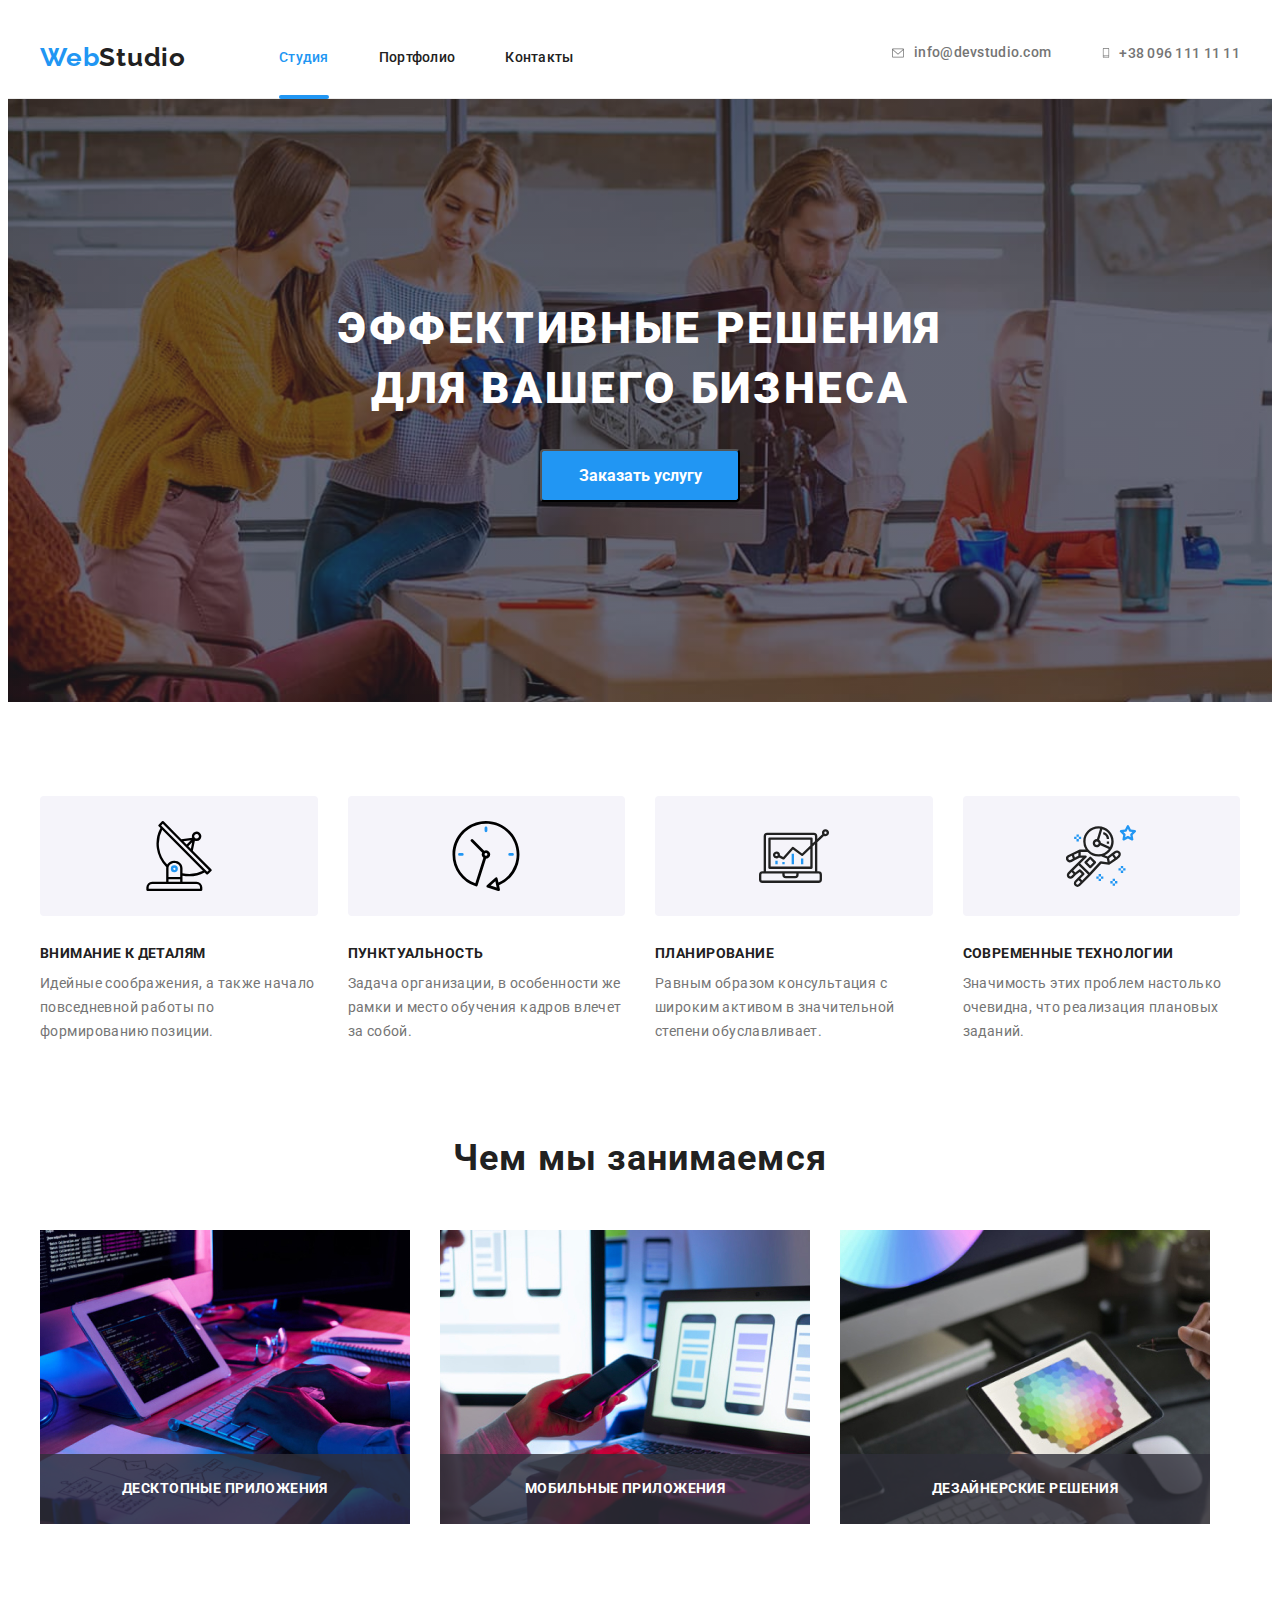
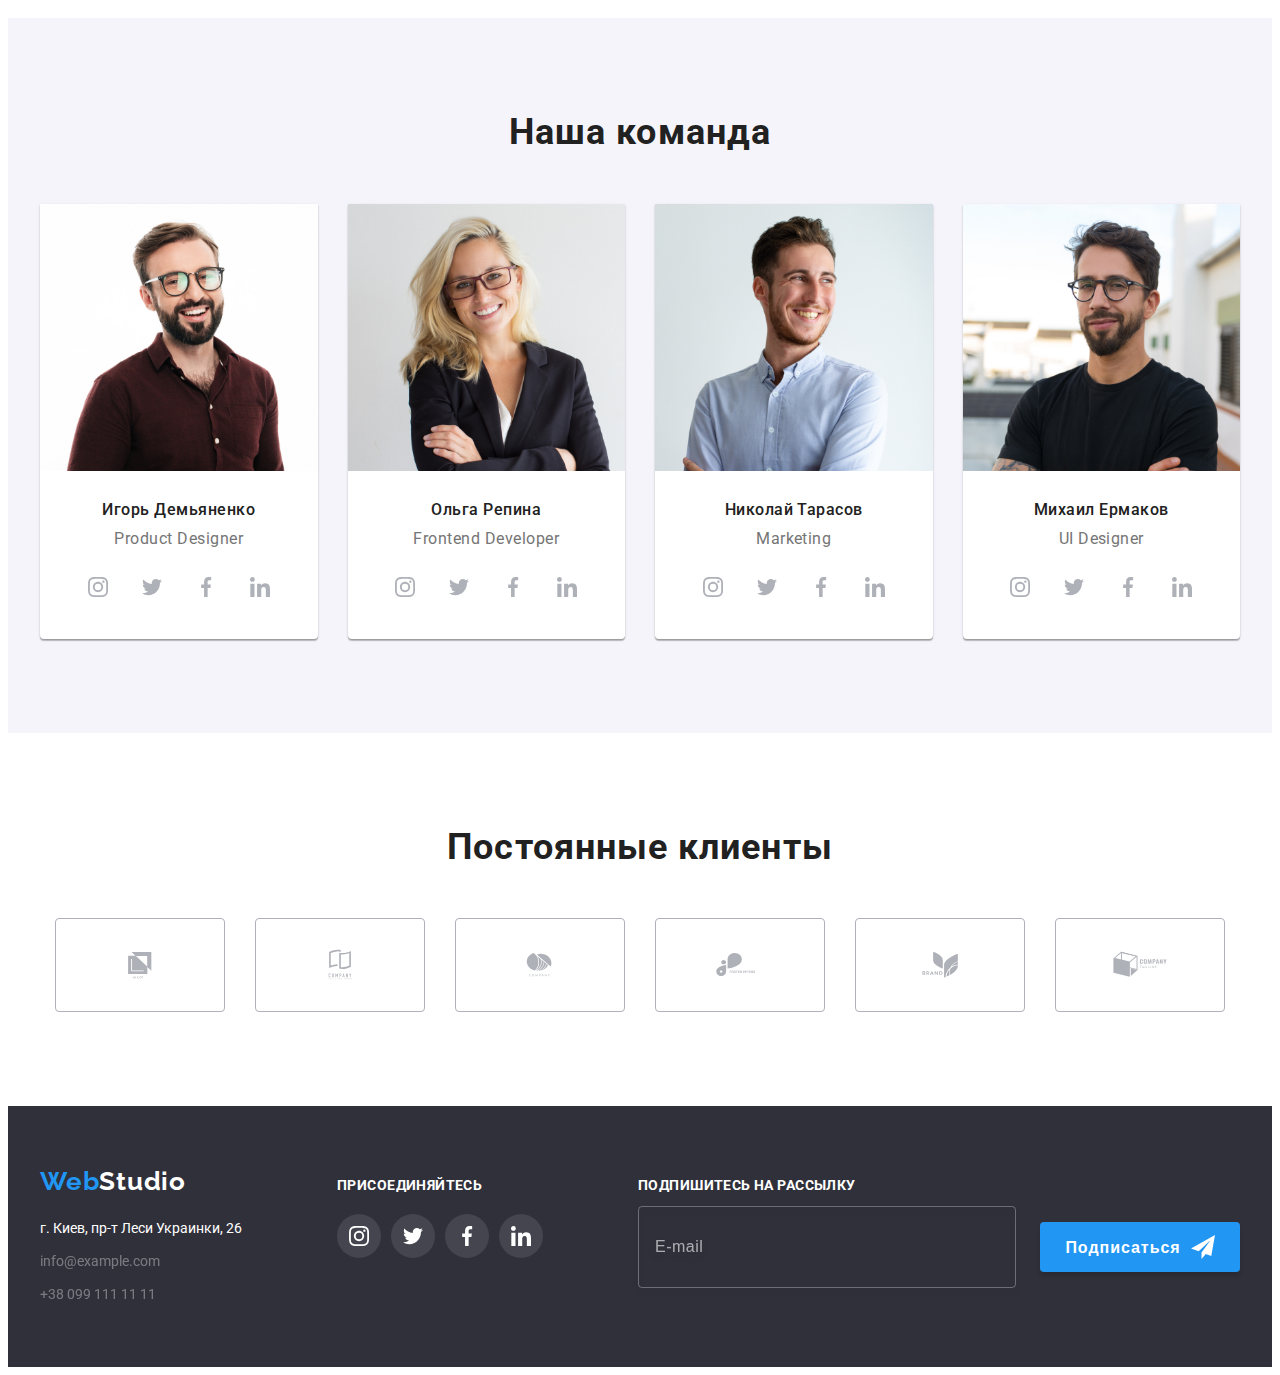
==== commit ad89602f: "need to add pictures" ====
--- a/index.html
+++ b/index.html
@@ -72,6 +72,9 @@
           </svg>
         </button>
       </div>
+
+      <!-- -----Mobile window----- -->
+
       <div class="mob-menu" data-menu>
         <div class="container mob-menu__container">
           <button type="button" class="mob-menu__close-button" data-menu-close>
--- a/css/main.min.css
+++ b/css/main.min.css
@@ -1 +1 @@
-body{font-family:Roboto,sans-serif}:root{--main-text-color: #212121;--secondary-text-color: #757575;--primary-white-color: #ffffff;--main-page-background-color: #ffffff;--secondary-background-color: #2f303a;--accent-color: #2196f3;--second-button-color: #188ce8;--contact-info-color: rgba(255, 255, 255, 0.6);--third-button-color: #f5f4fa;--border-color: #eeeeee;--bg-icon-color: #f5f4fa;--soc-icon-color: #afb1b8;--footer-icon-color: rgba(255, 255, 255, 0.1);--timing-function: cubic-bezier(0.4, 0, 0.2, 1);--example-bg-color: rgba(33, 150, 243, 0.9)}h1,h2,h3,h4,h5,h6{margin:0;padding:0}p{margin:0;padding:0}.list{margin:0;padding:0;list-style:none}.img{display:block;width:100%;height:auto}.container{margin-left:auto;margin-right:auto;padding-left:15px;padding-right:15px}@media screen and (min-width: 480px){.container{width:480px}}@media screen and (min-width: 768px){.container{width:768px}}@media screen and (min-width: 1200px){.container{width:1200px}}.visually-hidden{position:absolute;white-space:nowrap;width:1px;height:1px;overflow:hidden;border:0;padding:0;clip:rect(0 0 0 0);-webkit-clip-path:inset(50%);clip-path:inset(50%);margin:-1px}body{background-color:var(--main-page-background-color);color:var(--main-text-color)}.header{border-bottom:1px solid #ececec}.container__header{display:-webkit-box;display:-ms-flexbox;display:flex;-webkit-box-align:center;-ms-flex-align:center;align-items:center;-webkit-box-pack:justify;-ms-flex-pack:justify;justify-content:space-between}@media screen and (min-width: 768px){.container__header{-webkit-box-pack:start;-ms-flex-pack:start;justify-content:flex-start}}.nav{display:-webkit-box;display:-ms-flexbox;display:flex;-webkit-box-align:center;-ms-flex-align:center;align-items:center}.logo__top{padding:16px 0px}@media screen and (min-width: 768px){.logo__top{margin-right:88px;-webkit-box-pack:start;-ms-flex-pack:start;justify-content:flex-start}}@media screen and (min-width: 1200px){.logo__top{margin-right:94px;padding-top:24px;padding-bottom:25px}}.logo__top{margin-right:93px;color:var(--accent-color);font-family:Raleway,sans-serif;font-style:normal;font-weight:700;font-size:26px;line-height:1.19;text-decoration:none;letter-spacing:.03em}.logo{color:var(--accent-color);font-family:Raleway,sans-serif;font-style:normal;font-weight:700;font-size:26px;line-height:1.19;text-decoration:none;letter-spacing:.03em}.logo__black{color:var(--main-text-color)}.logo__white{color:var(--primary-white-color)}@media screen and (max-width: 768px){.nav{display:none}}@media screen and (min-width: 768px){.nav__list{display:-webkit-box;display:-ms-flexbox;display:flex}}@media screen and (min-width: 768px){.nav__item+.nav__item{margin-left:50px}}.nav__link{display:block;padding-top:32px;padding-bottom:32px;position:relative;-webkit-transition:color 250ms var(--timing-function);transition:color 250ms var(--timing-function);color:var(--main-text-color);text-decoration:none;font-weight:500;font-size:14px;line-height:1.1;letter-spacing:.02em}.nav__link:hover,.nav__link:focus{color:var(--accent-color)}.nav__link.current{position:relative}.nav__link.current{color:var(--accent-color)}.nav__link.current::after{content:"";position:absolute;left:0;bottom:-1px;display:block;width:100%;height:4px;border-radius:2px;background-color:var(--accent-color)}.contact__link{color:var(--secondary-text-color);text-decoration:none;font-weight:500;font-size:14px;line-height:1.1;letter-spacing:.02em;-webkit-transition:color 250ms var(--timing-function),fill 250ms var(--timing-function);transition:color 250ms var(--timing-function),fill 250ms var(--timing-function)}@media screen and (min-width: 768px){.contact__link{display:-webkit-box;display:-ms-flexbox;display:flex;-webkit-box-align:center;-ms-flex-align:center;align-items:center}}.contact__link:focus,.contact__link:hover{color:var(--accent-color);fill:var(--accent-color)}.contact--link__icon{fill:currentColor;-webkit-transition:color 250ms var(--timing-function),fill 250ms var(--timing-function);transition:color 250ms var(--timing-function),fill 250ms var(--timing-function)}@media screen and (min-width: 768px){.contact--link__icon{margin-right:8px}}.contact__link:focus .contact--link__icon,.contact__link:hover .contacts-link__icon{color:var(--accent-color);fill:var(--accent-color)}@media screen and (max-width: 767px){.contact{display:none}}@media screen and (min-width: 768px){.contact{margin-left:auto}}@media screen and (min-width: 1200px){.contact{display:-webkit-box;display:-ms-flexbox;display:flex;margin-left:auto}}@media screen and (min-width: 768px){.contact__item:not(:last-child){margin-bottom:10px}}@media screen and (min-width: 1200px){.contact__item+.contact__item{margin-left:50px}}.hero__page{margin-left:auto;margin-right:auto;text-align:center;padding-top:200px;padding-bottom:200px;background-image:-webkit-gradient(linear, left top, right top, from(rgba(47, 48, 58, 0.4)), to(rgba(47, 48, 58, 0.4))),url(../images/head-mob.jpg);background-image:linear-gradient(to right, rgba(47, 48, 58, 0.4), rgba(47, 48, 58, 0.4)),url(../images/head-mob.jpg);background-repeat:no-repeat;background-position:center;background-size:cover}@media(min-device-pixel-ratio: 2),(-webkit-min-device-pixel-ratio: 2),(min-resolution: 192dpi),(min-resolution: 2dppx){.hero__page{background-image:-webkit-gradient(linear, left top, right top, from(rgba(47, 48, 58, 0.4)), to(rgba(47, 48, 58, 0.4))),url(../images/head-mob@2x.jpg);background-image:linear-gradient(to right, rgba(47, 48, 58, 0.4), rgba(47, 48, 58, 0.4)),url(../images/head-mob@2x.jpg)}}@media screen and (min-width: 768px){.hero__page{background-image:-webkit-gradient(linear, left top, right top, from(rgba(47, 48, 58, 0.4)), to(rgba(47, 48, 58, 0.4))),url(../images/head-tabl.jpg);background-image:linear-gradient(to right, rgba(47, 48, 58, 0.4), rgba(47, 48, 58, 0.4)),url(../images/head-tabl.jpg)}}@media screen and (min-width: 768px)and (min-device-pixel-ratio: 2),screen and (min-width: 768px)and (-webkit-min-device-pixel-ratio: 2),screen and (min-width: 768px)and (min-resolution: 192dpi),screen and (min-width: 768px)and (min-resolution: 2dppx){.hero__page{background-image:-webkit-gradient(linear, left top, right top, from(rgba(47, 48, 58, 0.4)), to(rgba(47, 48, 58, 0.4))),url(../images/head-tabl@2x.jpg);background-image:linear-gradient(to right, rgba(47, 48, 58, 0.4), rgba(47, 48, 58, 0.4)),url(../images/head-tabl@2x.jpg)}}@media screen and (min-width: 1200px){.hero__page{background-image:-webkit-gradient(linear, left top, right top, from(rgba(47, 48, 58, 0.4)), to(rgba(47, 48, 58, 0.4))),url(../images/head-desk.jpg);background-image:linear-gradient(to right, rgba(47, 48, 58, 0.4), rgba(47, 48, 58, 0.4)),url(../images/head-desk.jpg)}}@media screen and (min-width: 1200px)and (min-device-pixel-ratio: 2),screen and (min-width: 1200px)and (-webkit-min-device-pixel-ratio: 2),screen and (min-width: 1200px)and (min-resolution: 192dpi),screen and (min-width: 1200px)and (min-resolution: 2dppx){.hero__page{background-image:-webkit-gradient(linear, left top, right top, from(rgba(47, 48, 58, 0.4)), to(rgba(47, 48, 58, 0.4))),url(../images/head-desk@2x.jpg);background-image:linear-gradient(to right, rgba(47, 48, 58, 0.4), rgba(47, 48, 58, 0.4)),url(../images/head-desk@2x.jpg)}}.hero__title{font-weight:900;font-size:26px;line-height:1.36;text-align:center;letter-spacing:.06em;text-transform:uppercase;margin-bottom:30px;color:var(--primary-white-color)}@media screen and (min-width: 1200px){.hero__title{font-size:44px;line-height:1.36}}.hero__button{display:inline-block;padding:10px 32px;min-width:200px;background-color:var(--accent-color);text-align:center;-webkit-box-shadow:0px 4px 4px rgba(0,0,0,.15);box-shadow:0px 4px 4px rgba(0,0,0,.15);border-radius:4px;-webkit-transition:background-color 250ms var(--timing-function),-webkit-box-shadow 250ms var(--timing-function);transition:background-color 250ms var(--timing-function),-webkit-box-shadow 250ms var(--timing-function);transition:background-color 250ms var(--timing-function),box-shadow 250ms var(--timing-function);transition:background-color 250ms var(--timing-function),box-shadow 250ms var(--timing-function),-webkit-box-shadow 250ms var(--timing-function)}.hero__button{color:var(--primary-white-color);font-family:inherit;font-weight:700;font-size:16px;line-height:1.86;cursor:pointer}.hero__button:hover,.hero__button:focus{background-color:var(--second-button-color);color:var(--primary-white-color)}.feature__section{padding-top:60px;padding-bottom:60px}@media screen and (min-width: 1200px){.feature__section{padding-top:94px;padding-bottom:94px}}.feature__proj{display:-webkit-box;display:-ms-flexbox;display:flex;-webkit-box-pack:center;-ms-flex-pack:center;justify-content:center;-webkit-box-align:center;-ms-flex-align:center;align-items:center;height:120px;background-color:var(--bg-icon-color);margin-bottom:30px;border-radius:4px}@media screen and (min-width: 1200px){.feature__list{margin-bottom:-30px}}@media screen and (min-width: 768px){.feature__list{display:-webkit-box;display:-ms-flexbox;display:flex;-ms-flex-wrap:wrap;flex-wrap:wrap;margin-right:-30px}}@media screen and (min-width: 1200px){.feature__item{margin-bottom:30px}}@media screen and (min-width: 768px){.feature__item{margin-right:30px;-ms-flex-preferred-size:calc(50% - 30px);flex-basis:calc(50% - 30px)}}@media screen and (min-width: 1200px){.feature__item{-ms-flex-preferred-size:calc(25% - 30px);flex-basis:calc(25% - 30px)}}.feature__icon{width:70px;height:70px}.feature__title{margin-bottom:10px;font-weight:700;font-size:14px;line-height:1.14;letter-spacing:.03em;text-transform:uppercase;text-align:center}@media screen and (min-width: 768px){.feature__title{text-align:start}}.feature__text{color:var(--secondary-text-color);font-weight:400;font-size:14px;line-height:1.71;letter-spacing:.03em;margin-bottom:30px}@media screen and (min-width: 1200px){.feature__text{margin-bottom:0}}@media screen and (max-width: 1200px){.project{display:none}}.project{padding-bottom:94px}.activity__title{color:var(--main-text-color);font-weight:700;font-size:36px;line-height:1.16;text-align:center;letter-spacing:.03em}.activity__title{margin-bottom:50px}.project img{display:block}.activity__list{display:-webkit-box;display:-ms-flexbox;display:flex}.activity__item:not(:last-child){margin-right:30px}.project__section .img{display:block}.activity__base{position:relative}.activity__inform{position:absolute;width:100%;height:70px;bottom:0;background-color:rgba(47,48,58,.8);display:-webkit-box;display:-ms-flexbox;display:flex;-webkit-box-pack:center;-ms-flex-pack:center;justify-content:center;-webkit-box-align:center;-ms-flex-align:center;align-items:center}.activity__text{font-weight:700;font-size:14px;line-height:1.14;text-align:center;letter-spacing:.03em;color:var(--primary-white-color)}.team{margin:0 auto;padding-top:60px;padding-bottom:60px}@media screen and (min-width: 1200px){.team{padding-top:94px;padding-bottom:94px}}.team__title{color:var(--main-text-color);font-weight:700;font-size:28px;line-height:1.17;text-align:center;letter-spacing:.03em;margin-bottom:30px}@media screen and (min-width: 1200px){.team__title{font-size:36px;line-height:1.16;margin-bottom:50px}}.team__workers{padding-top:30px;padding-bottom:30px}@media screen and (max-width: 1200px){.team__workers{padding-top:30px;padding-bottom:24px}}.team__list{text-align:center}@media screen and (max-width: 1200px){.team__list{margin-bottom:-30px}}@media screen and (min-width: 768px){.team__list{display:-webkit-box;display:-ms-flexbox;display:flex;-ms-flex-wrap:wrap;flex-wrap:wrap;margin-right:-30px}}.team__item{background:var(--primary-white-color);-webkit-box-shadow:0px 1px 3px rgba(0,0,0,.12),0px 1px 1px rgba(0,0,0,.14),0px 2px 1px rgba(0,0,0,.2);box-shadow:0px 1px 3px rgba(0,0,0,.12),0px 1px 1px rgba(0,0,0,.14),0px 2px 1px rgba(0,0,0,.2);border-radius:0px 0px 4px 4px}@media screen and (max-width: 1200px){.team__item{margin-bottom:30px}}@media screen and (min-width: 768px){.team__item{-ms-flex-preferred-size:calc(50% - 30px);flex-basis:calc(50% - 30px);margin-right:30px}}@media screen and (min-width: 1200px){.team__item{-ms-flex-preferred-size:calc(25% - 30px);flex-basis:calc(25% - 30px)}}.team__item:not(:last-child){margin-right:30px}.team{background-color:var(--third-button-color)}.team__name{color:var(--main-text-color);font-weight:500;font-size:16px;line-height:1.18;letter-spacing:.03em}.team__name{margin-bottom:10px}.team__position{color:var(--secondary-text-color);font-weight:400;font-size:16px;line-height:1.18;letter-spacing:.03em}.team img{display:block;width:100%}.team__social{display:-webkit-box;display:-ms-flexbox;display:flex;-webkit-box-pack:center;-ms-flex-pack:center;justify-content:center;margin-top:16px}.team__social--item:not(:last-child){margin-right:10px}.team__social--link{width:44px;height:44px;background-color:var(--primary-white-color);border-radius:50%;display:-webkit-box;display:-ms-flexbox;display:flex;-webkit-box-pack:center;-ms-flex-pack:center;justify-content:center;-webkit-box-align:center;-ms-flex-align:center;align-items:center;-webkit-transition:background-color 250ms var(--timing-function);transition:background-color 250ms var(--timing-function)}.team__social--link:hover,.team__social--link:focus{background-color:var(--accent-color)}.team__social--icon{fill:var(--soc-icon-color);-webkit-transition:fill 250ms var(--timing-function);transition:fill 250ms var(--timing-function)}.team__social--link:hover .team__social--icon,.team__social--link:focus .team__social--icon{fill:var(--primary-white-color)}.clients{padding-top:60px;padding-bottom:60px}@media screen and (min-width: 1200px){.clients{padding-top:94px;padding-bottom:94px}}.clients__title{font-weight:700;font-size:36px;line-height:1.16;text-align:center;letter-spacing:.03em;margin-bottom:50px}.clients__link{display:-webkit-box;display:-ms-flexbox;display:flex;-webkit-box-pack:center;-ms-flex-pack:center;justify-content:center;-webkit-box-align:center;-ms-flex-align:center;align-items:center;height:92px;border:1px solid #afb1b8;border-radius:4px;-webkit-transition:border 250ms var(--timing-function);transition:border 250ms var(--timing-function)}.clients__link:hover,.clients__link:focus{border-color:var(--accent-color)}.clients__list{display:-webkit-box;display:-ms-flexbox;display:flex;-ms-flex-wrap:wrap;flex-wrap:wrap;margin-left:-30px;margin-bottom:-30px;-webkit-box-pack:center;-ms-flex-pack:center;justify-content:center}.clients__item{-ms-flex-preferred-size:calc(50% - 30px);flex-basis:calc(50% - 30px);margin-left:30px;margin-bottom:30px;-webkit-box-sizing:border-box;box-sizing:border-box;border-radius:4px}@media screen and (min-width: 768px){.clients__item{-ms-flex-preferred-size:calc(33.3333333333% - 30px);flex-basis:calc(33.3333333333% - 30px);margin-left:30px}}@media screen and (min-width: 1200px){.clients__item{-ms-flex-preferred-size:calc(16.6666666667% - 30px);flex-basis:calc(16.6666666667% - 30px);margin-left:30px;max-width:170px}}.clients__icon{width:106px;height:60px;fill:var(--soc-icon-color);-webkit-transition:fill 250ms var(--timing-function);transition:fill 250ms var(--timing-function)}.clients__link:hover .clients__icon,.clients__link:focus .clients__icon{fill:var(--accent-color)}.footer__section{padding:60px 0;background-color:var(--secondary-background-color);text-align:center}@media screen and (min-width: 1200px){.footer__section{text-align:left}}@media screen and (min-width: 768px){.footer__container{display:-webkit-box;display:-ms-flexbox;display:flex;-ms-flex-wrap:wrap;flex-wrap:wrap;-webkit-box-align:baseline;-ms-flex-align:baseline;align-items:baseline;-ms-flex-pack:distribute;justify-content:space-around}}@media screen and (min-width: 1200px){.footer__container{-webkit-box-flex:1;-ms-flex-positive:1;flex-grow:1;-webkit-box-pack:justify;-ms-flex-pack:justify;justify-content:space-between}}.logo{display:inline-block}.logo__white{color:var(--primary-white-color)}.footer__address{display:-webkit-box;display:-ms-flexbox;display:flex;-webkit-box-orient:vertical;-webkit-box-direction:normal;-ms-flex-direction:column;flex-direction:column;margin-top:20px;color:var(--primary-white-color);font-style:normal;font-size:14px;line-height:1.71}.footer__address--link{color:var(--contact-info-color);opacity:60%;text-decoration:none}.footer__address--link:not(:last-child),.footer__address p{margin-bottom:9px}.footer__address--link:hover,.footer__address--link:focus{color:var(--primary-white-color);-webkit-transition:color 250ms var(--timing-function);transition:color 250ms var(--timing-function)}.footer__socials--title{font-size:14px;line-height:1.14;letter-spacing:.03em;text-transform:uppercase;color:var(--primary-white-color);margin-bottom:20px}.footer__socials{margin-top:60px}@media screen and (min-width: 768px){.footer__socials{margin-top:0}}.footer__socials{margin-left:70px}.footer__socials--list{display:-webkit-box;display:-ms-flexbox;display:flex}.footer__socials--item:not(:last-child){margin-right:10px}.footer__socials--link{width:44px;height:44px;background-color:var(--footer-icon-color);border-radius:50%;display:-webkit-box;display:-ms-flexbox;display:flex;-webkit-box-pack:center;-ms-flex-pack:center;justify-content:center;-webkit-box-align:center;-ms-flex-align:center;align-items:center;-webkit-transition:background-color 250ms var(--timing-function);transition:background-color 250ms var(--timing-function)}.footer__socials--link:hover,.footer__socials--link:focus{background-color:var(--accent-color)}.footer__socials--icon{display:-webkit-box;display:-ms-flexbox;display:flex;-webkit-box-pack:center;-ms-flex-pack:center;justify-content:center;text-align:center;fill:var(--primary-white-color)}.subscribe{margin-top:60px}@media screen and (min-width: 1200px){.subscribe{margin-top:0}}@media screen and (min-width: 1200px){.subscribe__field{display:-webkit-box;display:-ms-flexbox;display:flex;-webkit-box-align:center;-ms-flex-align:center;align-items:center}}.subscribe__email{width:100%;margin-bottom:20px;padding-top:15px;padding-bottom:15px;padding-left:16px;margin-right:12px;height:50px;border:1px solid rgba(255,255,255,.3);-webkit-filter:drop-shadow(0px 4px 4px rgba(0, 0, 0, 0.15));filter:drop-shadow(0px 4px 4px rgba(0, 0, 0, 0.15));border-radius:4px;background-color:rgba(0,0,0,0);outline:none;-webkit-transition:boder-color 250ms var(--timing-function);transition:boder-color 250ms var(--timing-function);color:var(--primary-white-color)}@media screen and (min-width: 768px){.subscribe__email{width:450px}}@media screen and (min-width: 1200px){.subscribe__email{margin-bottom:0;width:358px}}.subscribe__email:focus{border-color:var(--accent-color)}.subscribe__email::-webkit-input-placeholder{font-weight:400;font-size:16px;line-height:1.25;letter-spacing:.03em;color:var(--contact-info-color)}.subscribe__email::-moz-placeholder{font-weight:400;font-size:16px;line-height:1.25;letter-spacing:.03em;color:var(--contact-info-color)}.subscribe__email:-ms-input-placeholder{font-weight:400;font-size:16px;line-height:1.25;letter-spacing:.03em;color:var(--contact-info-color)}.subscribe__email::-ms-input-placeholder{font-weight:400;font-size:16px;line-height:1.25;letter-spacing:.03em;color:var(--contact-info-color)}.subscribe__email::placeholder{font-weight:400;font-size:16px;line-height:1.25;letter-spacing:.03em;color:var(--contact-info-color)}.subscribe__button{-webkit-box-align:center;-ms-flex-align:center;align-items:center;-webkit-box-pack:center;-ms-flex-pack:center;justify-content:center;display:-webkit-box;display:-ms-flexbox;display:flex;margin:0 auto;width:200px;height:50px;background:var(--accent-color);-webkit-box-shadow:0px 4px 4px rgba(0,0,0,.15);box-shadow:0px 4px 4px rgba(0,0,0,.15);border-radius:4px;border:none;font-weight:700;font-size:16px;line-height:1.87;letter-spacing:.06em;color:var(--primary-white-color);cursor:pointer}@media screen and (min-width: 1200px){.subscribe__button{margin-top:0;margin-left:12px}}.subscribe__icon{padding-left:10px;width:24px;height:24px;fill:var(--primary-white-color)}.subscribe__title{margin-bottom:20px;font-weight:700;font-size:14px;line-height:1.14px;letter-spacing:.03em;text-transform:uppercase;color:var(--primary-white-color)}.portfolio__section{padding-top:60px;padding-bottom:60px}@media screen and (min-width: 1200px){.portfolio__section{padding-top:94px;padding-bottom:94px}}.button__title.visually-hidden{visibility:hidden}.button__list{display:-webkit-box;display:-ms-flexbox;display:flex;-ms-flex-wrap:wrap;flex-wrap:wrap;margin-bottom:40px}@media screen and (min-width: 768px){.button__list{-webkit-box-pack:center;-ms-flex-pack:center;justify-content:center}}@media screen and (min-width: 768px){.button__list{margin-bottom:30px}}@media screen and (min-width: 1200px){.button__list{margin-bottom:50px}}.button__item:not(:last-child){margin-right:8px}@media screen and (max-width: 768px){.button__item:nth-child(-n+3){margin-bottom:15px}}.button__list .button__main{padding:6px 22px;border:none;border-radius:4px}.button__main{color:var(--main-text-color);background-color:var(--third-button-color);font-family:inherit;font-style:normal;font-weight:500;font-size:16px;line-height:1.62;cursor:pointer;-webkit-transition:background-color 250ms var(--timing-function),color 250ms var(--timing-function),-webkit-box-shadow 250ms var(--timing-function);transition:background-color 250ms var(--timing-function),color 250ms var(--timing-function),-webkit-box-shadow 250ms var(--timing-function);transition:background-color 250ms var(--timing-function),color 250ms var(--timing-function),box-shadow 250ms var(--timing-function);transition:background-color 250ms var(--timing-function),color 250ms var(--timing-function),box-shadow 250ms var(--timing-function),-webkit-box-shadow 250ms var(--timing-function)}.button__main:hover,.button__main:focus{color:var(--primary-white-color);background-color:var(--accent-color);-webkit-box-shadow:0px 3px 1px rgba(0,0,0,.1),0px 1px 2px rgba(0,0,0,.08),0px 2px 2px rgba(0,0,0,.12);box-shadow:0px 3px 1px rgba(0,0,0,.1),0px 1px 2px rgba(0,0,0,.08),0px 2px 2px rgba(0,0,0,.12)}.example{display:-webkit-box;display:-ms-flexbox;display:flex;-ms-flex-wrap:wrap;flex-wrap:wrap}.example__item{max-width:450px;margin-bottom:30px}@media screen and (max-width: 1199px){.example__item:last-child{margin-bottom:0px}}@media screen and (min-width: 768px)and (max-width: 1199px){.example__item{max-width:354px;margin-right:30px}.example__item:nth-child(even){margin-right:0px}}@media screen and (min-width: 1200px){.example__item{max-width:370px;margin-right:30px;margin-bottom:30px}.example__item:nth-child(3n){margin-right:0}.example__item:nth-last-child(-n+3){margin-bottom:0}}.example__item .example__link:hover,.example__item .example__link:focus{-webkit-box-shadow:0px 1px 1px rgba(0,0,0,.12),0px 4px 4px rgba(0,0,0,.06),1px 4px 6px rgba(0,0,0,.16);box-shadow:0px 1px 1px rgba(0,0,0,.12),0px 4px 4px rgba(0,0,0,.06),1px 4px 6px rgba(0,0,0,.16)}.example img{display:block}.example__text--show{position:relative;overflow:hidden}.example__text{position:absolute;top:0;background-color:var(--example-bg-color);color:var(--primary-white-color);font-weight:400;font-size:18px;line-height:1.55;letter-spacing:.03em;height:100%;-webkit-transform:translateY(101%);transform:translateY(101%);-webkit-transition:-webkit-transform 250ms var(--timing-function);transition:-webkit-transform 250ms var(--timing-function);transition:transform 250ms var(--timing-function);transition:transform 250ms var(--timing-function), -webkit-transform 250ms var(--timing-function);padding-top:63px;padding-bottom:63px;padding-left:24px;padding-right:24px}@media screen and (min-width: 768px){.example__text{padding-top:49px;padding-bottom:49px}}@media screen and (min-width: 1200px){.example__text{padding-top:63px;padding-bottom:63px}}.example__link:hover .example__text{-webkit-transform:translateY(0%);transform:translateY(0%)}.example__link{display:block;text-decoration:none;color:var(--secondary-text-color);-webkit-transition:-webkit-box-shadow 250ms var(--timing-function);transition:-webkit-box-shadow 250ms var(--timing-function);transition:box-shadow 250ms var(--timing-function);transition:box-shadow 250ms var(--timing-function), -webkit-box-shadow 250ms var(--timing-function)}.example__preview{padding-top:20px;padding-bottom:20px;padding-right:24px;padding-left:24px;border:1px solid var(--border-color);border-top:rgba(0,0,0,0)}.example__title{margin-bottom:4px;color:var(--main-text-color);font-style:normal;font-weight:700;font-size:18px;line-height:2}.example__content{color:var(--secondary-text-color);font-weight:400;font-size:16px;line-height:1.87}.backdrop{position:fixed;top:0;left:0;opacity:1;width:100%;height:100%;background-color:rgba(0,0,0,.2);-webkit-transition:opacity 250ms var(--timing-function),visibility 250ms var(--timing-function);transition:opacity 250ms var(--timing-function),visibility 250ms var(--timing-function)}.backdrop.is-hidden{opacity:0;pointer-events:none;visibility:hidden}.backdrop.is-hidden .modal{-webkit-transform:translate(-50%, -50%) scale(0.5);transform:translate(-50%, -50%) scale(0.5)}.modal{position:absolute;top:50%;left:50%;-webkit-transition:-webkit-transform 250ms var(--timing-function);transition:-webkit-transform 250ms var(--timing-function);transition:transform 250ms var(--timing-function);transition:transform 250ms var(--timing-function), -webkit-transform 250ms var(--timing-function);-webkit-transform:translate(-50%, -50%) scale(1);transform:translate(-50%, -50%) scale(1);padding:40px;width:100vw;height:100vh;background-color:#fff;border-radius:4px;-webkit-box-shadow:0px 1px 3px rgba(0,0,0,.12),0px 1px 1px rgba(0,0,0,.14),0px 2px 1px rgba(0,0,0,.2);box-shadow:0px 1px 3px rgba(0,0,0,.12),0px 1px 1px rgba(0,0,0,.14),0px 2px 1px rgba(0,0,0,.2)}@media screen and (min-width: 1200px){.modal{width:528px;min-height:581px}}@media screen and (max-width: 479px){.modal{max-width:98vw;height:auto}}@media screen and (max-width: 1199px){.modal{width:450px;min-height:609px}}.modal__button{position:absolute;top:8px;right:8px;width:30px;height:30px;background:#fff;border:1px solid rgba(0,0,0,.1);-webkit-box-sizing:border-box;box-sizing:border-box;border-radius:50px;cursor:pointer}.modal__close--icon{width:100%;height:100%;-webkit-transition:fill 250ms var(--timing-function);transition:fill 250ms var(--timing-function)}.modal__close--icon:hover{fill:var(--accent-color)}.modal__title{font-weight:700;font-size:20px;line-height:1.5;text-align:center;letter-spacing:.03em;color:var(--main-text-color);margin-bottom:12px}@media screen and (min-width: 1200px){.modal__title{line-height:1.15}}.modal__input{width:100%;height:40px;padding-left:42px;border:1px solid rgba(33,33,33,.2);border-radius:4px;outline:none;-webkit-transition:border-color 250ms var(--timing-function);transition:border-color 250ms var(--timing-function);cursor:pointer}.modal__input:focus{border-color:var(--accent-color)}.modal__field{margin-bottom:10px}.modal__label{width:100%;font-weight:400;font-size:12px;line-height:1.16;letter-spacing:.01em;color:var(--secondary-text-color);margin-bottom:4px;display:block}.modal__comment{width:100%;min-height:120px;padding:12px 16px;border:1px solid rgba(33,33,33,.2);border-radius:4px;font-weight:400;font-size:14px;line-height:1.14;letter-spacing:.01em;color:rgba(117,117,117,.5);resize:none;outline:none;margin-bottom:20px;cursor:pointer;-webkit-transition:border-color 250ms var(--timing-function);transition:border-color 250ms var(--timing-function)}.modal__comment:focus{border-color:var(--accent-color)}.modal__field{position:relative}.modal__icon{position:absolute;left:12px;top:50%;-webkit-transform:translateY(-50%);transform:translateY(-50%);-webkit-transition:fill 250ms var(--timing-function);transition:fill 250ms var(--timing-function)}.modal__input:focus+.modal__icon{fill:var(--accent-color)}.checkbox__icon{fill:rgba(0,0,0,0);-webkit-transition:fill 250ms var(--timing-function);transition:fill 250ms var(--timing-function)}.checkbox__text{display:-webkit-box;display:-ms-flexbox;display:flex;-webkit-box-pack:center;-ms-flex-pack:center;justify-content:center;-webkit-box-align:center;-ms-flex-align:center;align-items:center;font-weight:400;font-size:12px;line-height:1.16;letter-spacing:.03em;color:var(--secondary-text-color);-webkit-transition:background-color 250ms var(--timing-function);transition:background-color 250ms var(--timing-function);margin-bottom:30px;cursor:pointer}@media screen and (min-width: 1200px){.checkbox__text{font-size:14px;line-height:1.71}}.checkbox__link{font-style:inherit;text-decoration:underline;color:var(--accent-color)}.checkbox__text span{width:16px;height:15px;border:2px solid var(--main-text-color);border-radius:2px;margin-right:7px;display:-webkit-box;display:-ms-flexbox;display:flex;-webkit-box-align:center;-ms-flex-align:center;align-items:center;-webkit-box-pack:center;-ms-flex-pack:center;justify-content:center;-webkit-transition:border-color 250ms var(--timing-function);transition:border-color 250ms var(--timing-function)}.checkbox__text span:focus+.checkbox__text span{border-color:var(--accent-color)}.checkbox__input.is-hidden{visibility:hidden}.checkbox__input:checked+.checkbox__text span{background-color:var(--accent-color);border:none}.checkbox__input:checked+.checkbox__text .checkbox__icon{fill:var(--primary-white-color)}.checkbox__button{margin-left:auto;margin-right:auto;width:200px;height:50px;background-color:var(--accent-color);-webkit-box-shadow:0px 4px 4px rgba(0,0,0,.15);box-shadow:0px 4px 4px rgba(0,0,0,.15);border-radius:4px;border:rgba(0,0,0,0);font-weight:700;font-size:16px;line-height:1.87;display:-webkit-box;display:-ms-flexbox;display:flex;-webkit-box-align:center;-ms-flex-align:center;align-items:center;-webkit-box-pack:center;-ms-flex-pack:center;justify-content:center;letter-spacing:.06em;color:var(--primary-white-color);cursor:pointer;-webkit-transition:background-color 250ms var(--timing-function);transition:background-color 250ms var(--timing-function)}.checkbox__button:hover,.checkbox__button:focus{background-color:var(--second-button-color)}.container__header{padding-top:10px;padding-left:15px;padding-right:15px}.mob-menu__open-button{border:none;background-color:rgba(0,0,0,0);padding:12px 8px;line-height:0;margin-left:auto;cursor:pointer;padding-top:15px;padding-bottom:100px;padding-right:15px}.mob-menu__open-icon{-webkit-transition:fill 250ms var(--timing-function);transition:fill 250ms var(--timing-function)}.mob-menu__open-icon:hover,.mob-menu__open-icon:focus{fill:var(--accent-color)}@media screen and (min-width: 768px){.mob-menu__close-button{display:none}.mob-menu{display:none}}.mob-menu{position:absolute;top:0;left:0;width:100%;height:100vh;overflow:auto;background-color:var(--main-page-background-color);opacity:0;visibility:hidden;pointer-events:none}.mob-menu.is-open{opacity:1;visibility:visible;pointer-events:auto;z-index:1;position:fixed;display:-webkit-box;display:-ms-flexbox;display:flex}.mob-menu__container{position:relative;padding-top:48px;padding-bottom:48px;display:-webkit-box;display:-ms-flexbox;display:flex;-webkit-box-orient:vertical;-webkit-box-direction:normal;-ms-flex-direction:column;flex-direction:column;-webkit-box-pack:justify;-ms-flex-pack:justify;justify-content:space-between}.mob-menu__close-button{position:absolute;top:10px;right:15px;padding:10px;background-color:rgba(0,0,0,0);border:none;line-height:0;cursor:pointer}.mob-menu__close-icon{-webkit-transition:fill 250ms var(--timing-function);transition:fill 250ms var(--timing-function)}.mob-menu__close-icon:hover,.mob-menu__close-icon:focus{fill:var(--accent-color)}.mob-menu__list{display:-webkit-box;display:-ms-flexbox;display:flex;-webkit-box-orient:vertical;-webkit-box-direction:normal;-ms-flex-direction:column;flex-direction:column}.mob-menu__link{font-style:normal;font-weight:500;font-size:40px;line-height:1.18;letter-spacing:.02em;color:var(--primary-text-color);text-decoration:none}.mob-menu__link:hover,.mob-menu__link:focus{color:var(--accent-color)}.mob-menu__item+.mob-menu__item{margin-top:32px}.mob-contacts__item+.mob-contacts__item{margin-top:32px}.mob-contacts__list{display:-webkit-box;display:-ms-flexbox;display:flex;-webkit-box-orient:vertical;-webkit-box-direction:normal;-ms-flex-direction:column;flex-direction:column}.mob-contacts__tel{font-style:normal;font-weight:500;font-size:34px;line-height:1.18;letter-spacing:.02em;color:var(--accent-color);text-decoration:none}.mob-contacts__mail{font-style:normal;font-weight:500;font-size:24px;line-height:1.17;letter-spacing:.02em;color:var(--secondary-text-color);text-decoration:none}.mob-menu__social{margin-top:64px}.mob-social__list{display:-webkit-box;display:-ms-flexbox;display:flex;-webkit-box-orient:horizontal;-webkit-box-direction:normal;-ms-flex-direction:row;flex-direction:row;-ms-flex-wrap:wrap;flex-wrap:wrap}.mob-social__item+.mob-social__item{margin-left:10px}.mob-socisal__item:not(:last-child)::after{content:"";display:block;width:1px;height:22px;background-color:rgba(33,33,33,.2);margin-left:10px}.mob-social__link{font-style:normal;font-weight:500;font-size:18px;line-height:1.22;letter-spacing:.02em;color:var(--accent-color);text-decoration:none}/*# sourceMappingURL=main.min.css.map */+body{font-family:Roboto,sans-serif}:root{--main-text-color: #212121;--secondary-text-color: #757575;--primary-white-color: #ffffff;--main-page-background-color: #ffffff;--secondary-background-color: #2f303a;--accent-color: #2196f3;--second-button-color: #188ce8;--contact-info-color: rgba(255, 255, 255, 0.6);--third-button-color: #f5f4fa;--border-color: #eeeeee;--bg-icon-color: #f5f4fa;--soc-icon-color: #afb1b8;--footer-icon-color: rgba(255, 255, 255, 0.1);--timing-function: cubic-bezier(0.4, 0, 0.2, 1);--example-bg-color: rgba(33, 150, 243, 0.9)}h1,h2,h3,h4,h5,h6{margin:0;padding:0}p{margin:0;padding:0}.list{margin:0;padding:0;list-style:none}.img{display:block;width:100%;height:auto}.container{margin-left:auto;margin-right:auto;padding-left:15px;padding-right:15px}@media screen and (min-width: 480px){.container{width:480px}}@media screen and (min-width: 768px){.container{width:768px}}@media screen and (min-width: 1200px){.container{width:1200px}}.visually-hidden{position:absolute;white-space:nowrap;width:1px;height:1px;overflow:hidden;border:0;padding:0;clip:rect(0 0 0 0);-webkit-clip-path:inset(50%);clip-path:inset(50%);margin:-1px}body{background-color:var(--main-page-background-color);color:var(--main-text-color)}.header{border-bottom:1px solid #ececec}.container__header{display:-webkit-box;display:-ms-flexbox;display:flex;-webkit-box-align:center;-ms-flex-align:center;align-items:center;-webkit-box-pack:justify;-ms-flex-pack:justify;justify-content:space-between}@media screen and (min-width: 768px){.container__header{-webkit-box-pack:start;-ms-flex-pack:start;justify-content:flex-start}}.nav{display:-webkit-box;display:-ms-flexbox;display:flex;-webkit-box-align:center;-ms-flex-align:center;align-items:center}.logo__top{padding:16px 0px}@media screen and (min-width: 768px){.logo__top{margin-right:15px;-webkit-box-pack:center;-ms-flex-pack:center;justify-content:center}}@media screen and (min-width: 768px){.logo__top{margin-right:88px;-webkit-box-pack:start;-ms-flex-pack:start;justify-content:flex-start}}@media screen and (min-width: 1200px){.logo__top{margin-right:94px;padding-top:24px;padding-bottom:25px}}.logo__top{margin-right:93px;color:var(--accent-color);font-family:Raleway,sans-serif;font-style:normal;font-weight:700;font-size:26px;line-height:1.19;text-decoration:none;letter-spacing:.03em}.logo{color:var(--accent-color);font-family:Raleway,sans-serif;font-style:normal;font-weight:700;font-size:26px;line-height:1.19;text-decoration:none;letter-spacing:.03em}.logo__black{color:var(--main-text-color)}.logo__white{color:var(--primary-white-color)}@media screen and (max-width: 768px){.nav{display:none}}@media screen and (min-width: 768px){.nav__list{display:-webkit-box;display:-ms-flexbox;display:flex}}@media screen and (min-width: 768px){.nav__item+.nav__item{margin-left:50px}}.nav__link{display:block;padding-top:32px;padding-bottom:32px;position:relative;-webkit-transition:color 250ms var(--timing-function);transition:color 250ms var(--timing-function);color:var(--main-text-color);text-decoration:none;font-weight:500;font-size:14px;line-height:1.1;letter-spacing:.02em}.nav__link:hover,.nav__link:focus{color:var(--accent-color)}.nav__link.current{position:relative}.nav__link.current{color:var(--accent-color)}.nav__link.current::after{content:"";position:absolute;left:0;bottom:-1px;display:block;width:100%;height:4px;border-radius:2px;background-color:var(--accent-color)}.contact__link{color:var(--secondary-text-color);text-decoration:none;font-weight:500;font-size:14px;line-height:1.1;letter-spacing:.02em}@media screen and (min-width: 768px){.contact__link{display:-webkit-box;display:-ms-flexbox;display:flex;-webkit-box-align:center;-ms-flex-align:center;align-items:center}}.contact__link:focus,.contact__link:hover{color:var(--accent-color);fill:var(--accent-color)}.contact--link__icon{fill:currentColor}@media screen and (min-width: 768px){.contact--link__icon{margin-right:8px}}.contact__link:focus .contact--link__icon,.contact__link:hover .contacts-link__icon{color:var(--accent-color);fill:var(--accent-color)}@media screen and (max-width: 767px){.contact{display:none}}@media screen and (min-width: 768px){.contact{margin-left:auto}}@media screen and (min-width: 1200px){.contact{display:-webkit-box;display:-ms-flexbox;display:flex;margin-left:auto}}@media screen and (min-width: 768px){.contact__item:not(:last-child){margin-bottom:10px}}@media screen and (min-width: 1200px){.contact__item+.contact__item{margin-left:50px}}.hero__page{margin-left:auto;margin-right:auto;text-align:center;padding-top:200px;padding-bottom:200px;background-image:-webkit-gradient(linear, left top, right top, from(rgba(47, 48, 58, 0.4)), to(rgba(47, 48, 58, 0.4))),url(../images/head-mob.jpg);background-image:linear-gradient(to right, rgba(47, 48, 58, 0.4), rgba(47, 48, 58, 0.4)),url(../images/head-mob.jpg);background-repeat:no-repeat;background-position:center;background-size:cover}@media(min-device-pixel-ratio: 2),(-webkit-min-device-pixel-ratio: 2),(min-resolution: 192dpi),(min-resolution: 2dppx){.hero__page{background-image:-webkit-gradient(linear, left top, right top, from(rgba(47, 48, 58, 0.4)), to(rgba(47, 48, 58, 0.4))),url(../images/head-mob@2x.jpg);background-image:linear-gradient(to right, rgba(47, 48, 58, 0.4), rgba(47, 48, 58, 0.4)),url(../images/head-mob@2x.jpg)}}@media screen and (min-width: 768px){.hero__page{background-image:-webkit-gradient(linear, left top, right top, from(rgba(47, 48, 58, 0.4)), to(rgba(47, 48, 58, 0.4))),url(../images/head-tabl.jpg);background-image:linear-gradient(to right, rgba(47, 48, 58, 0.4), rgba(47, 48, 58, 0.4)),url(../images/head-tabl.jpg)}}@media screen and (min-width: 768px)and (min-device-pixel-ratio: 2),screen and (min-width: 768px)and (-webkit-min-device-pixel-ratio: 2),screen and (min-width: 768px)and (min-resolution: 192dpi),screen and (min-width: 768px)and (min-resolution: 2dppx){.hero__page{background-image:-webkit-gradient(linear, left top, right top, from(rgba(47, 48, 58, 0.4)), to(rgba(47, 48, 58, 0.4))),url(../images/head-tabl@2x.jpg);background-image:linear-gradient(to right, rgba(47, 48, 58, 0.4), rgba(47, 48, 58, 0.4)),url(../images/head-tabl@2x.jpg)}}@media screen and (min-width: 1200px){.hero__page{background-image:-webkit-gradient(linear, left top, right top, from(rgba(47, 48, 58, 0.4)), to(rgba(47, 48, 58, 0.4))),url(../images/head-desk.jpg);background-image:linear-gradient(to right, rgba(47, 48, 58, 0.4), rgba(47, 48, 58, 0.4)),url(../images/head-desk.jpg)}}@media screen and (min-width: 1200px)and (min-device-pixel-ratio: 2),screen and (min-width: 1200px)and (-webkit-min-device-pixel-ratio: 2),screen and (min-width: 1200px)and (min-resolution: 192dpi),screen and (min-width: 1200px)and (min-resolution: 2dppx){.hero__page{background-image:-webkit-gradient(linear, left top, right top, from(rgba(47, 48, 58, 0.4)), to(rgba(47, 48, 58, 0.4))),url(../images/head-desk@2x.jpg);background-image:linear-gradient(to right, rgba(47, 48, 58, 0.4), rgba(47, 48, 58, 0.4)),url(../images/head-desk@2x.jpg)}}.hero__title{font-weight:900;font-size:26px;line-height:1.36;text-align:center;letter-spacing:.06em;text-transform:uppercase;margin-bottom:30px;color:var(--primary-white-color)}@media screen and (min-width: 1200px){.hero__title{font-size:44px;line-height:1.36}}.hero__button{display:inline-block;padding:10px 32px;min-width:200px;background-color:var(--accent-color);text-align:center;-webkit-box-shadow:0px 4px 4px rgba(0,0,0,.15);box-shadow:0px 4px 4px rgba(0,0,0,.15);border-radius:4px;-webkit-transition:background-color 250ms var(--timing-function),-webkit-box-shadow 250ms var(--timing-function);transition:background-color 250ms var(--timing-function),-webkit-box-shadow 250ms var(--timing-function);transition:background-color 250ms var(--timing-function),box-shadow 250ms var(--timing-function);transition:background-color 250ms var(--timing-function),box-shadow 250ms var(--timing-function),-webkit-box-shadow 250ms var(--timing-function)}.hero__button{color:var(--primary-white-color);font-family:inherit;font-weight:700;font-size:16px;line-height:1.86;cursor:pointer}.hero__button:hover,.hero__button:focus{background-color:var(--second-button-color);color:var(--primary-white-color)}.feature__section{padding-top:60px;padding-bottom:60px}@media screen and (min-width: 1200px){.feature__section{padding-top:94px;padding-bottom:94px}}.feature__proj{display:-webkit-box;display:-ms-flexbox;display:flex;-webkit-box-pack:center;-ms-flex-pack:center;justify-content:center;-webkit-box-align:center;-ms-flex-align:center;align-items:center;height:120px;background-color:var(--bg-icon-color);margin-bottom:30px;border-radius:4px}@media screen and (min-width: 1200px){.feature__list{margin-bottom:-30px}}@media screen and (min-width: 768px){.feature__list{display:-webkit-box;display:-ms-flexbox;display:flex;-ms-flex-wrap:wrap;flex-wrap:wrap;margin-right:-30px}}@media screen and (min-width: 1200px){.feature__item{margin-bottom:30px}}@media screen and (min-width: 768px){.feature__item{margin-right:30px;-ms-flex-preferred-size:calc(50% - 30px);flex-basis:calc(50% - 30px)}}@media screen and (min-width: 1200px){.feature__item{-ms-flex-preferred-size:calc(25% - 30px);flex-basis:calc(25% - 30px)}}.feature__icon{width:70px;height:70px}.feature__title{margin-bottom:10px;font-weight:700;font-size:14px;line-height:1.14;letter-spacing:.03em;text-transform:uppercase;text-align:center}@media screen and (min-width: 768px){.feature__title{text-align:start}}.feature__text{color:var(--secondary-text-color);font-weight:400;font-size:14px;line-height:1.71;letter-spacing:.03em;margin-bottom:30px}@media screen and (min-width: 1200px){.feature__text{margin-bottom:0}}@media screen and (max-width: 1200px){.project{display:none}}.project{padding-bottom:94px}.activity__title{color:var(--main-text-color);font-weight:700;font-size:36px;line-height:1.16;text-align:center;letter-spacing:.03em}.activity__title{margin-bottom:50px}.project img{display:block}.activity__list{display:-webkit-box;display:-ms-flexbox;display:flex}.activity__item:not(:last-child){margin-right:30px}.project__section .img{display:block}.activity__base{position:relative}.activity__inform{position:absolute;width:100%;height:70px;bottom:0;background-color:rgba(47,48,58,.8);display:-webkit-box;display:-ms-flexbox;display:flex;-webkit-box-pack:center;-ms-flex-pack:center;justify-content:center;-webkit-box-align:center;-ms-flex-align:center;align-items:center}.activity__text{font-weight:700;font-size:14px;line-height:1.14;text-align:center;letter-spacing:.03em;color:var(--primary-white-color)}.team{margin:0 auto;padding-top:60px;padding-bottom:60px}@media screen and (min-width: 1200px){.team{padding-top:94px;padding-bottom:94px}}.team__title{color:var(--main-text-color);font-weight:700;font-size:28px;line-height:1.17;text-align:center;letter-spacing:.03em;margin-bottom:30px}@media screen and (min-width: 1200px){.team__title{font-size:36px;line-height:1.16;margin-bottom:50px}}.team__workers{padding-top:30px;padding-bottom:30px}@media screen and (max-width: 1200px){.team__workers{padding-top:30px;padding-bottom:24px}}.team__list{text-align:center}@media screen and (max-width: 1200px){.team__list{margin-bottom:-30px}}@media screen and (min-width: 768px){.team__list{display:-webkit-box;display:-ms-flexbox;display:flex;-ms-flex-wrap:wrap;flex-wrap:wrap;margin-right:-30px}}.team__item{background:var(--primary-white-color);-webkit-box-shadow:0px 1px 3px rgba(0,0,0,.12),0px 1px 1px rgba(0,0,0,.14),0px 2px 1px rgba(0,0,0,.2);box-shadow:0px 1px 3px rgba(0,0,0,.12),0px 1px 1px rgba(0,0,0,.14),0px 2px 1px rgba(0,0,0,.2);border-radius:0px 0px 4px 4px}@media screen and (max-width: 1200px){.team__item{margin-bottom:30px}}@media screen and (min-width: 768px){.team__item{-ms-flex-preferred-size:calc(50% - 30px);flex-basis:calc(50% - 30px);margin-right:30px}}@media screen and (min-width: 1200px){.team__item{-ms-flex-preferred-size:calc(25% - 30px);flex-basis:calc(25% - 30px)}}.team{background-color:var(--third-button-color)}.team__name{color:var(--main-text-color);font-weight:500;font-size:16px;line-height:1.18;letter-spacing:.03em}.team__name{margin-bottom:10px}.team__position{color:var(--secondary-text-color);font-weight:400;font-size:16px;line-height:1.18;letter-spacing:.03em}.team img{display:block;width:100%}.team__social{display:-webkit-box;display:-ms-flexbox;display:flex;-webkit-box-pack:center;-ms-flex-pack:center;justify-content:center;margin-top:16px}.team__social--item:not(:last-child){margin-right:10px}.team__social--link{width:44px;height:44px;background-color:var(--primary-white-color);border-radius:50%;display:-webkit-box;display:-ms-flexbox;display:flex;-webkit-box-pack:center;-ms-flex-pack:center;justify-content:center;-webkit-box-align:center;-ms-flex-align:center;align-items:center;-webkit-transition:background-color 250ms var(--timing-function);transition:background-color 250ms var(--timing-function)}.team__social--link:hover,.team__social--link:focus{background-color:var(--accent-color)}.team__social--icon{fill:var(--soc-icon-color);-webkit-transition:fill 250ms var(--timing-function);transition:fill 250ms var(--timing-function)}.team__social--link:hover .team__social--icon,.team__social--link:focus .team__social--icon{fill:var(--primary-white-color)}.clients{padding-top:60px;padding-bottom:60px}@media screen and (min-width: 1200px){.clients{padding-top:94px;padding-bottom:94px}}.clients__title{font-weight:700;font-size:36px;line-height:1.16;text-align:center;letter-spacing:.03em;margin-bottom:50px}.clients__link{display:-webkit-box;display:-ms-flexbox;display:flex;-webkit-box-pack:center;-ms-flex-pack:center;justify-content:center;-webkit-box-align:center;-ms-flex-align:center;align-items:center;height:92px;border:1px solid #afb1b8;border-radius:4px;-webkit-transition:border 250ms var(--timing-function);transition:border 250ms var(--timing-function)}.clients__link:hover,.clients__link:focus{border-color:var(--accent-color)}.clients__list{display:-webkit-box;display:-ms-flexbox;display:flex;-ms-flex-wrap:wrap;flex-wrap:wrap;margin-left:-30px;margin-bottom:-30px;-webkit-box-pack:center;-ms-flex-pack:center;justify-content:center}.clients__item{-ms-flex-preferred-size:calc(50% - 30px);flex-basis:calc(50% - 30px);margin-left:30px;margin-bottom:30px;-webkit-box-sizing:border-box;box-sizing:border-box;border-radius:4px}@media screen and (min-width: 768px){.clients__item{-ms-flex-preferred-size:calc(33.3333333333% - 30px);flex-basis:calc(33.3333333333% - 30px);margin-left:30px}}@media screen and (min-width: 1200px){.clients__item{-ms-flex-preferred-size:calc(16.6666666667% - 30px);flex-basis:calc(16.6666666667% - 30px);margin-left:30px;max-width:170px}}.clients__icon{width:106px;height:60px;fill:var(--soc-icon-color);-webkit-transition:fill 250ms var(--timing-function);transition:fill 250ms var(--timing-function)}.clients__link:hover .clients__icon,.clients__link:focus .clients__icon{fill:var(--accent-color)}.footer__section{padding:60px 0;background-color:var(--secondary-background-color);text-align:center}@media screen and (min-width: 1200px){.footer__section{text-align:left}}@media screen and (min-width: 768px){.footer__container{display:-webkit-box;display:-ms-flexbox;display:flex;-ms-flex-wrap:wrap;flex-wrap:wrap;-webkit-box-align:baseline;-ms-flex-align:baseline;align-items:baseline;-ms-flex-pack:distribute;justify-content:space-around}}@media screen and (min-width: 1200px){.footer__container{-webkit-box-flex:1;-ms-flex-positive:1;flex-grow:1;-webkit-box-pack:justify;-ms-flex-pack:justify;justify-content:space-between}}.logo{display:inline-block}.logo__white{color:var(--primary-white-color)}.footer__address{display:-webkit-box;display:-ms-flexbox;display:flex;-webkit-box-orient:vertical;-webkit-box-direction:normal;-ms-flex-direction:column;flex-direction:column;margin-top:20px;color:var(--primary-white-color);font-style:normal;font-size:14px;line-height:1.71}.footer__address--link{color:var(--contact-info-color);opacity:60%;text-decoration:none}.footer__address--link:not(:last-child),.footer__address p{margin-bottom:9px}.footer__address--link:hover,.footer__address--link:focus{color:var(--primary-white-color);-webkit-transition:color 250ms var(--timing-function);transition:color 250ms var(--timing-function)}.footer__socials--title{font-size:14px;line-height:1.14;letter-spacing:.03em;text-transform:uppercase;color:var(--primary-white-color);margin-bottom:20px}.footer__socials{margin-top:60px}@media screen and (min-width: 768px){.footer__socials{margin-top:0}}.footer__socials--list{display:-webkit-box;display:-ms-flexbox;display:flex;-webkit-box-pack:center;-ms-flex-pack:center;justify-content:center}.footer__socials--item:not(:last-child){margin-right:10px}.footer__socials--link{width:44px;height:44px;background-color:var(--footer-icon-color);border-radius:50%;display:-webkit-box;display:-ms-flexbox;display:flex;-webkit-box-pack:center;-ms-flex-pack:center;justify-content:center;-webkit-box-align:center;-ms-flex-align:center;align-items:center;-webkit-transition:background-color 250ms var(--timing-function);transition:background-color 250ms var(--timing-function)}.footer__socials--link:hover,.footer__socials--link:focus{background-color:var(--accent-color)}.footer__socials--icon{display:-webkit-box;display:-ms-flexbox;display:flex;-webkit-box-pack:center;-ms-flex-pack:center;justify-content:center;text-align:center;fill:var(--primary-white-color)}.subscribe{margin-top:60px}@media screen and (min-width: 1200px){.subscribe{margin-top:0}}@media screen and (min-width: 1200px){.subscribe__field{display:-webkit-box;display:-ms-flexbox;display:flex;-webkit-box-align:center;-ms-flex-align:center;align-items:center}}.subscribe__email{width:100%;margin-bottom:20px;padding-top:15px;padding-bottom:15px;padding-left:16px;margin-right:12px;height:50px;border:1px solid rgba(255,255,255,.3);-webkit-filter:drop-shadow(0px 4px 4px rgba(0, 0, 0, 0.15));filter:drop-shadow(0px 4px 4px rgba(0, 0, 0, 0.15));border-radius:4px;background-color:rgba(0,0,0,0);outline:none;-webkit-transition:boder-color 250ms var(--timing-function);transition:boder-color 250ms var(--timing-function);color:var(--primary-white-color)}@media screen and (min-width: 768px){.subscribe__email{width:450px}}@media screen and (min-width: 1200px){.subscribe__email{margin-bottom:0;width:358px}}.subscribe__email:focus{border-color:var(--accent-color)}.subscribe__email::-webkit-input-placeholder{font-weight:400;font-size:16px;line-height:1.25;letter-spacing:.03em;color:var(--contact-info-color)}.subscribe__email::-moz-placeholder{font-weight:400;font-size:16px;line-height:1.25;letter-spacing:.03em;color:var(--contact-info-color)}.subscribe__email:-ms-input-placeholder{font-weight:400;font-size:16px;line-height:1.25;letter-spacing:.03em;color:var(--contact-info-color)}.subscribe__email::-ms-input-placeholder{font-weight:400;font-size:16px;line-height:1.25;letter-spacing:.03em;color:var(--contact-info-color)}.subscribe__email::placeholder{font-weight:400;font-size:16px;line-height:1.25;letter-spacing:.03em;color:var(--contact-info-color)}.subscribe__button{-webkit-box-align:center;-ms-flex-align:center;align-items:center;-webkit-box-pack:center;-ms-flex-pack:center;justify-content:center;display:-webkit-box;display:-ms-flexbox;display:flex;margin:0 auto;width:200px;height:50px;background:var(--accent-color);-webkit-box-shadow:0px 4px 4px rgba(0,0,0,.15);box-shadow:0px 4px 4px rgba(0,0,0,.15);border-radius:4px;border:none;font-weight:700;font-size:16px;line-height:1.87;letter-spacing:.06em;color:var(--primary-white-color);cursor:pointer}@media screen and (min-width: 1200px){.subscribe__button{margin-top:0;margin-left:12px}}.subscribe__icon{padding-left:10px;width:24px;height:24px;fill:var(--primary-white-color)}.subscribe__title{margin-bottom:20px;font-weight:700;font-size:14px;line-height:1.14px;letter-spacing:.03em;text-transform:uppercase;color:var(--primary-white-color)}.portfolio__section{padding-top:60px;padding-bottom:60px}@media screen and (min-width: 1200px){.portfolio__section{padding-top:94px;padding-bottom:94px}}.button__title.visually-hidden{visibility:hidden}.button__list{display:-webkit-box;display:-ms-flexbox;display:flex;-ms-flex-wrap:wrap;flex-wrap:wrap;margin-bottom:40px}@media screen and (min-width: 768px){.button__list{-webkit-box-pack:center;-ms-flex-pack:center;justify-content:center}}@media screen and (min-width: 768px){.button__list{margin-bottom:30px}}@media screen and (min-width: 1200px){.button__list{margin-bottom:50px}}.button__item:not(:last-child){margin-right:8px}@media screen and (max-width: 768px){.button__item:nth-child(-n+3){margin-bottom:15px}}.button__list .button__main{padding:6px 22px;border:none;border-radius:4px}.button__main{color:var(--main-text-color);background-color:var(--third-button-color);font-family:inherit;font-style:normal;font-weight:500;font-size:16px;line-height:1.62;cursor:pointer;-webkit-transition:background-color 250ms var(--timing-function),color 250ms var(--timing-function),-webkit-box-shadow 250ms var(--timing-function);transition:background-color 250ms var(--timing-function),color 250ms var(--timing-function),-webkit-box-shadow 250ms var(--timing-function);transition:background-color 250ms var(--timing-function),color 250ms var(--timing-function),box-shadow 250ms var(--timing-function);transition:background-color 250ms var(--timing-function),color 250ms var(--timing-function),box-shadow 250ms var(--timing-function),-webkit-box-shadow 250ms var(--timing-function)}.button__main:hover,.button__main:focus{color:var(--primary-white-color);background-color:var(--accent-color);-webkit-box-shadow:0px 3px 1px rgba(0,0,0,.1),0px 1px 2px rgba(0,0,0,.08),0px 2px 2px rgba(0,0,0,.12);box-shadow:0px 3px 1px rgba(0,0,0,.1),0px 1px 2px rgba(0,0,0,.08),0px 2px 2px rgba(0,0,0,.12)}.example{display:-webkit-box;display:-ms-flexbox;display:flex;-ms-flex-wrap:wrap;flex-wrap:wrap}.example__item{max-width:450px;margin-bottom:30px}@media screen and (max-width: 1199px){.example__item:last-child{margin-bottom:0px}}@media screen and (min-width: 768px)and (max-width: 1199px){.example__item{max-width:354px;margin-right:30px}.example__item:nth-child(even){margin-right:0px}}@media screen and (min-width: 1200px){.example__item{max-width:370px;margin-right:30px;margin-bottom:30px}.example__item:nth-child(3n){margin-right:0}.example__item:nth-last-child(-n+3){margin-bottom:0}}.example__item .example__link:hover,.example__item .example__link:focus{-webkit-box-shadow:0px 1px 1px rgba(0,0,0,.12),0px 4px 4px rgba(0,0,0,.06),1px 4px 6px rgba(0,0,0,.16);box-shadow:0px 1px 1px rgba(0,0,0,.12),0px 4px 4px rgba(0,0,0,.06),1px 4px 6px rgba(0,0,0,.16)}.example img{display:block}.example__text--show{position:relative;overflow:hidden}.example__text{position:absolute;top:0;background-color:var(--example-bg-color);color:var(--primary-white-color);font-weight:400;font-size:18px;line-height:1.55;letter-spacing:.03em;height:100%;-webkit-transform:translateY(101%);transform:translateY(101%);-webkit-transition:-webkit-transform 250ms var(--timing-function);transition:-webkit-transform 250ms var(--timing-function);transition:transform 250ms var(--timing-function);transition:transform 250ms var(--timing-function), -webkit-transform 250ms var(--timing-function);padding-top:63px;padding-bottom:63px;padding-left:24px;padding-right:24px}@media screen and (min-width: 768px){.example__text{padding-top:49px;padding-bottom:49px}}@media screen and (min-width: 1200px){.example__text{padding-top:63px;padding-bottom:63px}}.example__link:hover .example__text{-webkit-transform:translateY(0%);transform:translateY(0%)}.example__link{display:block;text-decoration:none;color:var(--secondary-text-color);-webkit-transition:-webkit-box-shadow 250ms var(--timing-function);transition:-webkit-box-shadow 250ms var(--timing-function);transition:box-shadow 250ms var(--timing-function);transition:box-shadow 250ms var(--timing-function), -webkit-box-shadow 250ms var(--timing-function)}.example__preview{padding-top:20px;padding-bottom:20px;padding-right:24px;padding-left:24px;border:1px solid var(--border-color);border-top:rgba(0,0,0,0)}.example__title{margin-bottom:4px;color:var(--main-text-color);font-style:normal;font-weight:700;font-size:18px;line-height:2}.example__content{color:var(--secondary-text-color);font-weight:400;font-size:16px;line-height:1.87}.backdrop{position:fixed;top:0;left:0;opacity:1;width:100%;height:100%;background-color:rgba(0,0,0,.2);-webkit-transition:opacity 250ms var(--timing-function),visibility 250ms var(--timing-function);transition:opacity 250ms var(--timing-function),visibility 250ms var(--timing-function)}.backdrop.is-hidden{opacity:0;pointer-events:none;visibility:hidden}.backdrop.is-hidden .modal{-webkit-transform:translate(-50%, -50%) scale(0.5);transform:translate(-50%, -50%) scale(0.5)}.modal{position:absolute;top:50%;left:50%;-webkit-transition:-webkit-transform 250ms var(--timing-function);transition:-webkit-transform 250ms var(--timing-function);transition:transform 250ms var(--timing-function);transition:transform 250ms var(--timing-function), -webkit-transform 250ms var(--timing-function);-webkit-transform:translate(-50%, -50%) scale(1);transform:translate(-50%, -50%) scale(1);padding:40px;width:100%;background-color:var(--main-page-background-color);border-radius:4px;-webkit-box-shadow:0px 1px 3px rgba(0,0,0,.12),0px 1px 1px rgba(0,0,0,.14),0px 2px 1px rgba(0,0,0,.2);box-shadow:0px 1px 3px rgba(0,0,0,.12),0px 1px 1px rgba(0,0,0,.14),0px 2px 1px rgba(0,0,0,.2)}@media screen and (max-width: 479px){.modal{max-width:100%;padding:40px 10px}}@media screen and (min-width: 480px){.modal{width:450px}}@media screen and (min-width: 1200px){.modal{min-width:528px;min-height:581px}}.modal__button{position:absolute;top:8px;right:8px;width:30px;height:30px;background:var(--main-page-background-color);border:1px solid rgba(0,0,0,.1);-webkit-box-sizing:border-box;box-sizing:border-box;border-radius:50px;cursor:pointer}.modal__close--icon{width:100%;height:100%;-webkit-transition:fill 250ms var(--timing-function);transition:fill 250ms var(--timing-function)}.modal__close--icon:hover{fill:var(--accent-color)}.modal__title{font-weight:700;font-size:20px;line-height:1.5;text-align:center;letter-spacing:.03em;color:var(--main-text-color);margin-bottom:12px}@media screen and (min-width: 1200px){.modal__title{line-height:1.15}}.modal__input{width:100%;height:40px;padding-left:42px;border:1px solid rgba(33,33,33,.2);border-radius:4px;outline:none;-webkit-transition:border-color 250ms var(--timing-function);transition:border-color 250ms var(--timing-function);cursor:pointer}.modal__input:focus{border-color:var(--accent-color)}.modal__field{margin-bottom:10px}.modal__label{width:100%;font-weight:400;font-size:12px;line-height:1.16;letter-spacing:.01em;color:var(--secondary-text-color);margin-bottom:4px;display:block}.modal__comment{width:100%;min-height:120px;padding:12px 16px;border:1px solid rgba(33,33,33,.2);border-radius:4px;font-weight:400;font-size:14px;line-height:1.14;letter-spacing:.01em;color:rgba(117,117,117,.5);resize:none;outline:none;margin-bottom:20px;cursor:pointer;-webkit-transition:border-color 250ms var(--timing-function);transition:border-color 250ms var(--timing-function)}.modal__comment:focus{border-color:var(--accent-color)}.modal__field{position:relative}.modal__icon{position:absolute;left:12px;top:50%;-webkit-transform:translateY(-50%);transform:translateY(-50%);-webkit-transition:fill 250ms var(--timing-function);transition:fill 250ms var(--timing-function)}.modal__input:focus+.modal__icon{fill:var(--accent-color)}.checkbox__icon{fill:rgba(0,0,0,0);-webkit-transition:fill 250ms var(--timing-function);transition:fill 250ms var(--timing-function)}.checkbox__text{display:-webkit-box;display:-ms-flexbox;display:flex;-webkit-box-pack:center;-ms-flex-pack:center;justify-content:center;-webkit-box-align:center;-ms-flex-align:center;align-items:center;font-weight:400;font-size:12px;line-height:1.16;letter-spacing:.03em;color:var(--secondary-text-color);-webkit-transition:background-color 250ms var(--timing-function);transition:background-color 250ms var(--timing-function);margin-bottom:30px;cursor:pointer}@media screen and (min-width: 1200px){.checkbox__text{font-size:14px;line-height:1.71}}.checkbox__link{font-style:inherit;text-decoration:underline;color:var(--accent-color)}.checkbox__text span{width:16px;height:15px;border:2px solid var(--main-text-color);border-radius:2px;margin-right:7px;display:-webkit-box;display:-ms-flexbox;display:flex;-webkit-box-align:center;-ms-flex-align:center;align-items:center;-webkit-box-pack:center;-ms-flex-pack:center;justify-content:center;-webkit-transition:border-color 250ms var(--timing-function);transition:border-color 250ms var(--timing-function)}.checkbox__text span:focus+.checkbox__text span{border-color:var(--accent-color)}.checkbox__input.is-hidden{visibility:hidden}.checkbox__input:checked+.checkbox__text span{background-color:var(--accent-color);border:none}.checkbox__input:checked+.checkbox__text .checkbox__icon{fill:var(--primary-white-color)}.checkbox__button{margin-left:auto;margin-right:auto;width:200px;height:50px;background-color:var(--accent-color);-webkit-box-shadow:0px 4px 4px rgba(0,0,0,.15);box-shadow:0px 4px 4px rgba(0,0,0,.15);border-radius:4px;border:rgba(0,0,0,0);font-weight:700;font-size:16px;line-height:1.87;display:-webkit-box;display:-ms-flexbox;display:flex;-webkit-box-align:center;-ms-flex-align:center;align-items:center;-webkit-box-pack:center;-ms-flex-pack:center;justify-content:center;letter-spacing:.06em;color:var(--primary-white-color);cursor:pointer;-webkit-transition:background-color 250ms var(--timing-function);transition:background-color 250ms var(--timing-function)}.checkbox__button:hover,.checkbox__button:focus{background-color:var(--second-button-color)}.container__header{padding-top:10px;padding-left:15px;padding-right:15px}.mob-menu__open-button{border:none;background-color:rgba(0,0,0,0);padding:12px 8px;line-height:0;margin-left:auto;cursor:pointer;padding-top:15px;padding-bottom:100px;padding-right:15px}.mob-menu__open-icon{-webkit-transition:fill 250ms var(--timing-function);transition:fill 250ms var(--timing-function)}.mob-menu__open-icon:hover,.mob-menu__open-icon:focus{fill:var(--accent-color)}@media screen and (min-width: 768px){.mob-menu__close-button{display:none}.mob-menu{display:none}}.mob-menu{position:absolute;top:0;left:0;width:100%;height:100vh;overflow:auto;background-color:var(--main-page-background-color);opacity:0;visibility:hidden;pointer-events:none}.mob-menu.is-open{opacity:1;visibility:visible;pointer-events:auto;z-index:1;position:fixed;display:-webkit-box;display:-ms-flexbox;display:flex}.mob-menu__container{position:relative;padding-top:48px;padding-bottom:48px;display:-webkit-box;display:-ms-flexbox;display:flex;-webkit-box-orient:vertical;-webkit-box-direction:normal;-ms-flex-direction:column;flex-direction:column;-webkit-box-pack:justify;-ms-flex-pack:justify;justify-content:space-between}.mob-menu__close-button{position:absolute;top:10px;right:15px;padding:10px;background-color:rgba(0,0,0,0);border:none;line-height:0;cursor:pointer}.mob-menu__close-icon{-webkit-transition:fill 250ms var(--timing-function);transition:fill 250ms var(--timing-function)}.mob-menu__close-icon:hover,.mob-menu__close-icon:focus{fill:var(--accent-color)}.mob-menu__list{display:-webkit-box;display:-ms-flexbox;display:flex;-webkit-box-orient:vertical;-webkit-box-direction:normal;-ms-flex-direction:column;flex-direction:column}.mob-menu__link{font-style:normal;font-weight:500;font-size:40px;line-height:1.18;letter-spacing:.02em;color:var(--main-text-color);text-decoration:none}.mob-menu__link:hover,.mob-menu__link:focus{color:var(--accent-color)}.mob-menu__item+.mob-menu__item{margin-top:32px}.mob-contacts__list{display:-webkit-box;display:-ms-flexbox;display:flex;-webkit-box-orient:vertical;-webkit-box-direction:normal;-ms-flex-direction:column;flex-direction:column}.mob-contacts__item+.mob-contacts__item{margin-top:32px}.mob-contacts__tel{font-style:normal;font-weight:500;font-size:34px;line-height:1.18;letter-spacing:.02em;color:var(--accent-color);text-decoration:none}.mob-contacts__mail{font-style:normal;font-weight:500;font-size:24px;line-height:1.17;letter-spacing:.02em;color:var(--secondary-text-color);text-decoration:none}.mob-menu__social{margin-top:64px}.mob-social__list{display:-webkit-box;display:-ms-flexbox;display:flex;-webkit-box-orient:horizontal;-webkit-box-direction:normal;-ms-flex-direction:row;flex-direction:row;-ms-flex-wrap:wrap;flex-wrap:wrap}.mob-social__item+.mob-social__item{margin-left:10px}.mob-social__item:not(:last-child)::after{content:"";width:22px;height:1px;margin-left:10px;border:1px solid rgba(33,33,33,.2)}.mob-social__link{font-style:normal;font-weight:500;font-size:18px;line-height:1.22;letter-spacing:.02em;color:var(--accent-color);text-decoration:none}/*# sourceMappingURL=main.min.css.map */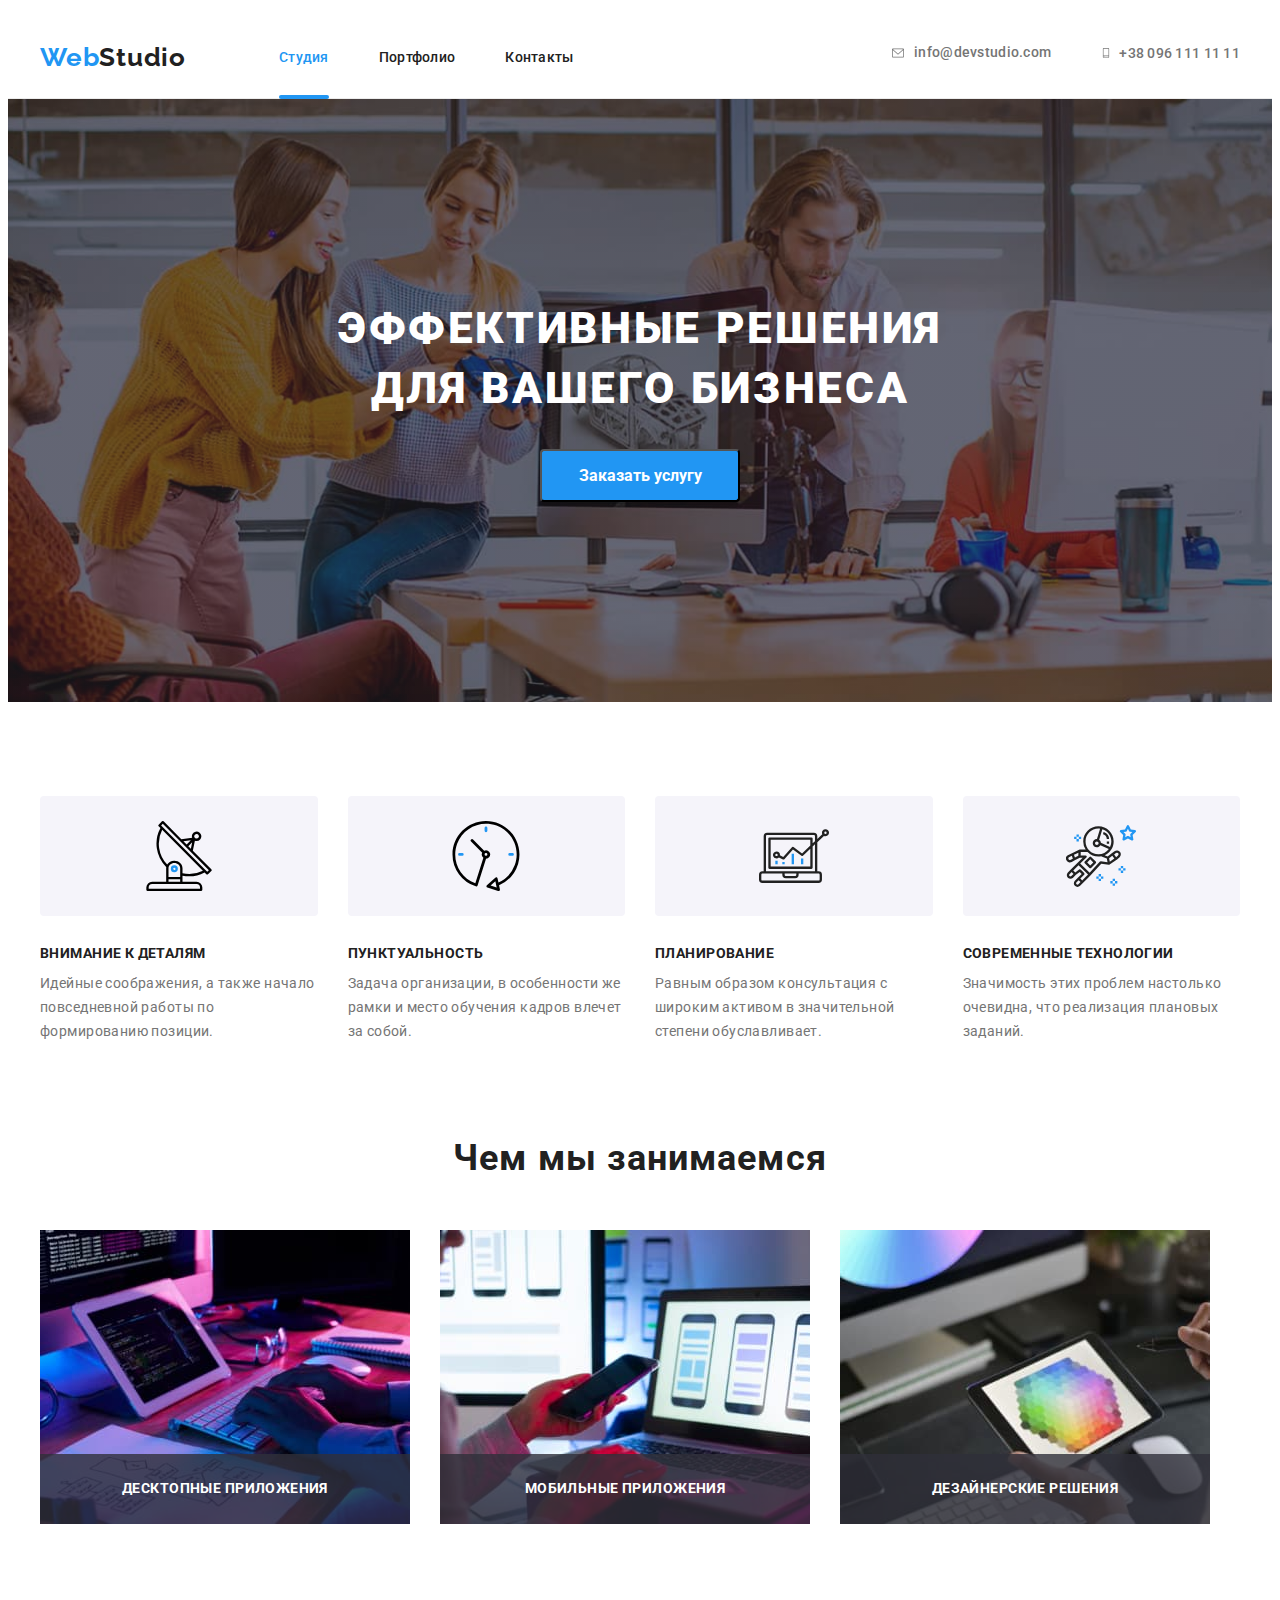
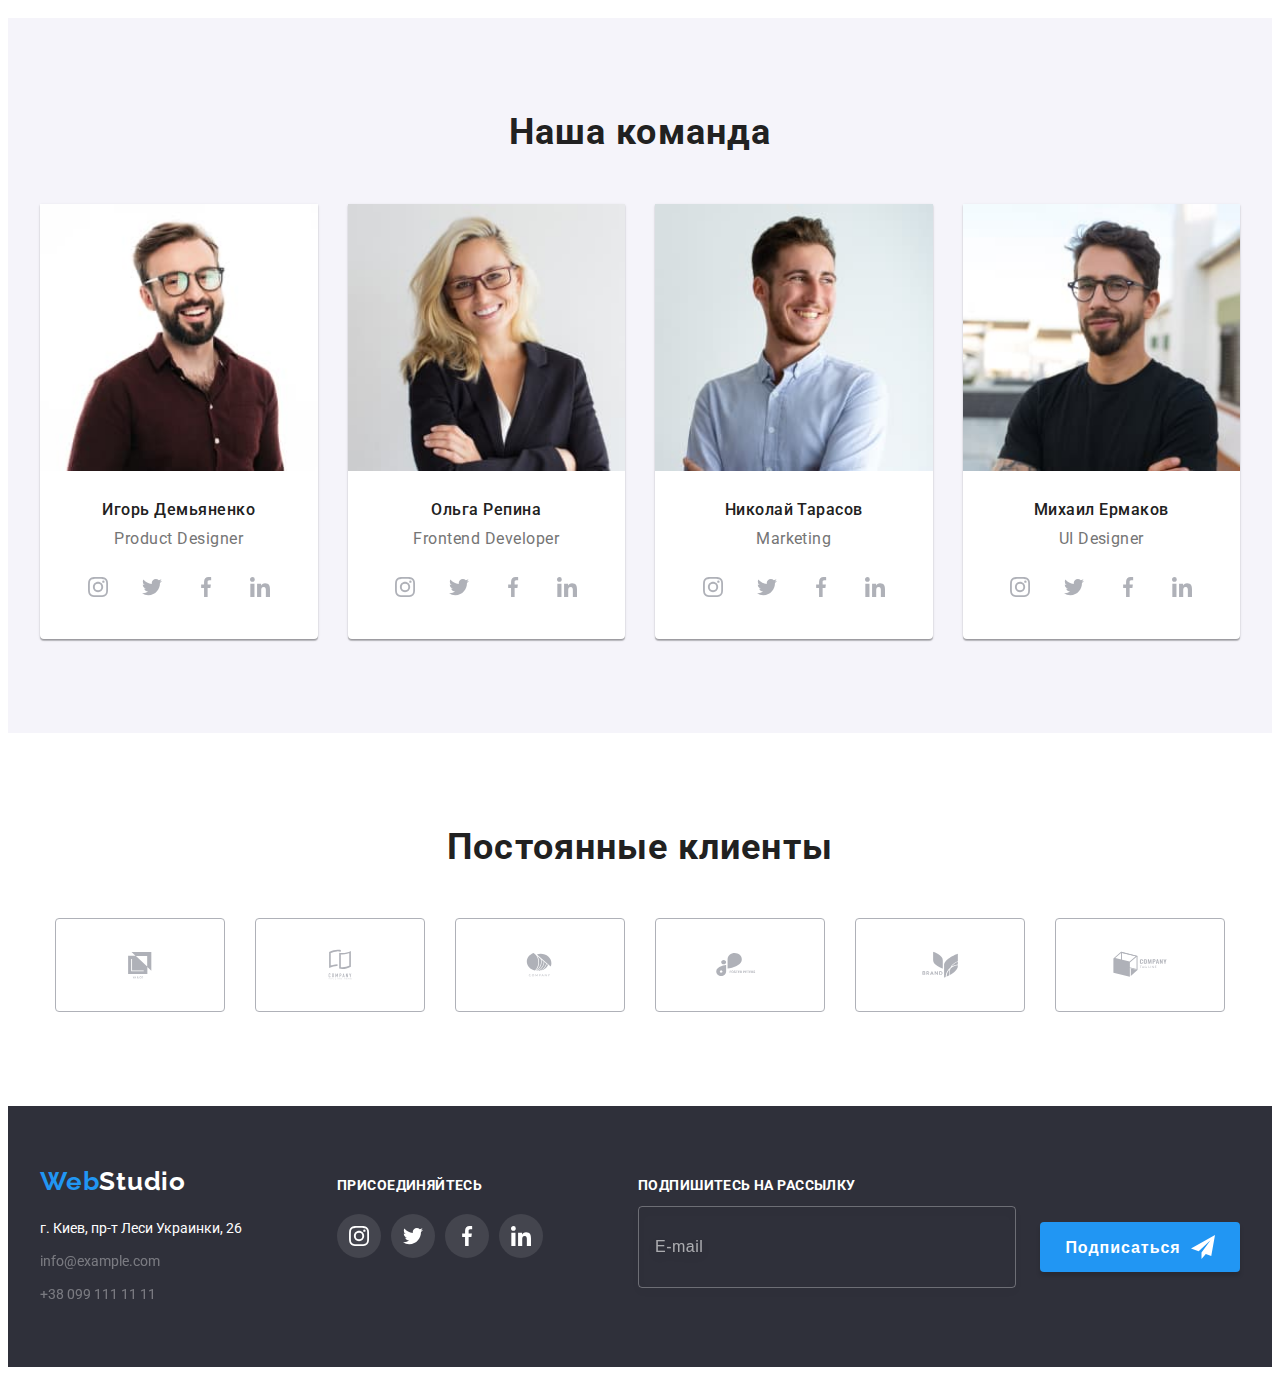
==== commit 5c0217dc: "finish" ====
--- a/index.html
+++ b/index.html
@@ -206,11 +206,24 @@
           <ul class="activity__list list">
             <li class="activity__item">
               <div class="activity__base">
-                <img
+                <!-- <img
                   src="./images/screen-1.jpg"
                   alt="Людина пише код"
                   width="370"
-                />
+                /> -->
+                <picture>
+                  <source
+                    media="(min-width:1200px)"
+                    srcset="
+                      ./images/screen/screen1-1x.jpg 1x,
+                      ./images/screen/screen1-2x.jpg 2x
+                    "
+                  />
+                  <img
+                    src="./images/screen/screen1-1x.jpg"
+                    alt="Людина пише код"
+                  />
+                </picture>
                 <div class="activity__inform">
                   <p class="activity__text">ДЕСКТОПНЫЕ ПРИЛОЖЕНИЯ</p>
                 </div>
@@ -218,11 +231,19 @@
             </li>
             <li class="activity__item">
               <div class="activity__base">
-                <img
-                  src="./images/screen-2.jpg"
-                  alt="Людина створює додаток"
-                  width="370"
-                />
+                <picture>
+                  <source
+                    media="(min-width:1200px)"
+                    srcset="
+                      ./images/screen/screen2-1x.jpg 1x,
+                      /images/screen/screen2-2x.jpg  2x
+                    "
+                  />
+                  <img
+                    src="./images/screen/screen2-1x.jpg"
+                    alt="Людина вибирає додаток"
+                  />
+                </picture>
                 <div class="activity__inform">
                   <p class="activity__text">МОБИЛЬНЫЕ ПРИЛОЖЕНИЯ</p>
                 </div>
@@ -230,11 +251,19 @@
             </li>
             <li class="activity__item">
               <div class="activity__base">
-                <img
-                  src="./images/screen-3.jpg"
-                  alt="Людина підбирає колір"
-                  width="370"
-                />
+                <picture>
+                  <source
+                    media="(min-width:1200px)"
+                    srcset="
+                      ./images/screen/screen3-1x.jpg 1x,
+                      /images/screen/screen3-2x.jpg  2x
+                    "
+                  />
+                  <img
+                    src="./images/screen/screen3-1x.jpg"
+                    alt="Людина підбирає колір"
+                  />
+                </picture>
                 <div class="activity__inform">
                   <p class="activity__text">ДЕЗАЙНЕРСКИЕ РЕШЕНИЯ</p>
                 </div>
@@ -251,12 +280,33 @@
           <h2 class="team__title">Наша команда</h2>
           <ul class="team__list list">
             <li class="team__item">
-              <img
-                class="team__pictures"
-                src="./images/img3.jpg"
-                alt="Фото працівника"
-                width="270"
-              />
+              <picture>
+                <source
+                  media="(min-width:1200px)"
+                  srcset="
+                    ./images/team/igor-desk-1x.jpg  1x,
+                    ./images/team/igor-desk-2x.jpg. 2x
+                  "
+                />
+                <source
+                  media="(min-width:768px)"
+                  srcset="
+                    ./images/team/igor-tab-1x.jpg 1x,
+                    ./images/team/igor-tab-2x.jpg 2x
+                  "
+                />
+                <source
+                  media="(min-width:320px)"
+                  srcset="
+                    ./images/team/igor-mob-1x.jpg 1x,
+                    ./images/team/igor-mob-1x.jpg 2x
+                  "
+                />
+                <img
+                  src="./images/team/igor-desk-1x.jpg"
+                  alt="Игорь Демьяненко"
+                />
+              </picture>
               <div class="team__workers">
                 <h3 class="team__name">Игорь Демьяненко</h3>
                 <p class="team__position">Product Designer</p>
@@ -315,12 +365,30 @@
               </div>
             </li>
             <li class="team__item">
-              <img
-                class="team__pictures"
-                src="./images/img4.jpg"
-                alt="Фото працівника"
-                width="270"
-              />
+              <picture>
+                <source
+                  media="(min-width:1200px)"
+                  srcset="
+                    ./images/team/olga-desk-1x.jpg  1x,
+                    ./images/team/olga-desk-2x.jpg. 2x
+                  "
+                />
+                <source
+                  media="(min-width:768px)"
+                  srcset="
+                    ./images/team/olga-tab-1x.jpg 1x,
+                    ./images/team/olga-tab-2x.jpg 2x
+                  "
+                />
+                <source
+                  media="(min-width:320px)"
+                  srcset="
+                    ./images/team/olga-mob-1x.jpg 1x,
+                    ./images/team/olga-mob-1x.jpg 2x
+                  "
+                />
+                <img src="./images/team/olga-desk-1x.jpg" alt="Ольга Репина" />
+              </picture>
               <div class="team__workers">
                 <h3 class="team__name">Ольга Репина</h3>
                 <p class="team__position">Frontend Developer</p>
@@ -379,12 +447,33 @@
               </div>
             </li>
             <li class="team__item">
-              <img
-                class="team__pictures"
-                src="./images/img5.jpg"
-                alt="Фото працівника"
-                width="270"
-              />
+              <picture>
+                <source
+                  media="(min-width:1200px)"
+                  srcset="
+                    ./images/team/mykola-desk-1x.jpg  1x,
+                    ./images/team/mykola-desk-2x.jpg. 2x
+                  "
+                />
+                <source
+                  media="(min-width:768px)"
+                  srcset="
+                    ./images/team/mykola-tab-1x.jpg 1x,
+                    ./images/team/mykola-tab-2x.jpg 2x
+                  "
+                />
+                <source
+                  media="(min-width:320px)"
+                  srcset="
+                    ./images/team/mykola-mob-1x.jpg 1x,
+                    ./images/team/mykola-mob-1x.jpg 2x
+                  "
+                />
+                <img
+                  src="./images/team/olga-desk-1x.jpg"
+                  alt="Николай Тарасов"
+                />
+              </picture>
               <div class="team__workers">
                 <h3 class="team__name">Николай Тарасов</h3>
                 <p class="team__position">Marketing</p>
@@ -443,12 +532,33 @@
               </div>
             </li>
             <li class="team__item">
-              <img
-                class="team__pictures"
-                src="./images/img6.jpg"
-                alt="Фото працівника"
-                width="270"
-              />
+              <picture>
+                <source
+                  media="(min-width:1200px)"
+                  srcset="
+                    ./images/team/mychailo-desk-1x.jpg  1x,
+                    ./images/team/mychailo-desk-2x.jpg. 2x
+                  "
+                />
+                <source
+                  media="(min-width:768px)"
+                  srcset="
+                    ./images/team/mychailo-tab-1x.jpg 1x,
+                    ./images/team/mychailo-tab-2x.jpg 2x
+                  "
+                />
+                <source
+                  media="(min-width:320px)"
+                  srcset="
+                    ./images/team/mychailo-mob-1x.jpg 1x,
+                    ./images/team/mychailo-mob-1x.jpg 2x
+                  "
+                />
+                <img
+                  src="./images/team/olga-desk-1x.jpg"
+                  alt="Михаил Ермаков"
+                />
+              </picture>
               <div class="team__workers">
                 <h3 class="team__name">Михаил Ермаков</h3>
                 <p class="team__position">UI Designer</p>
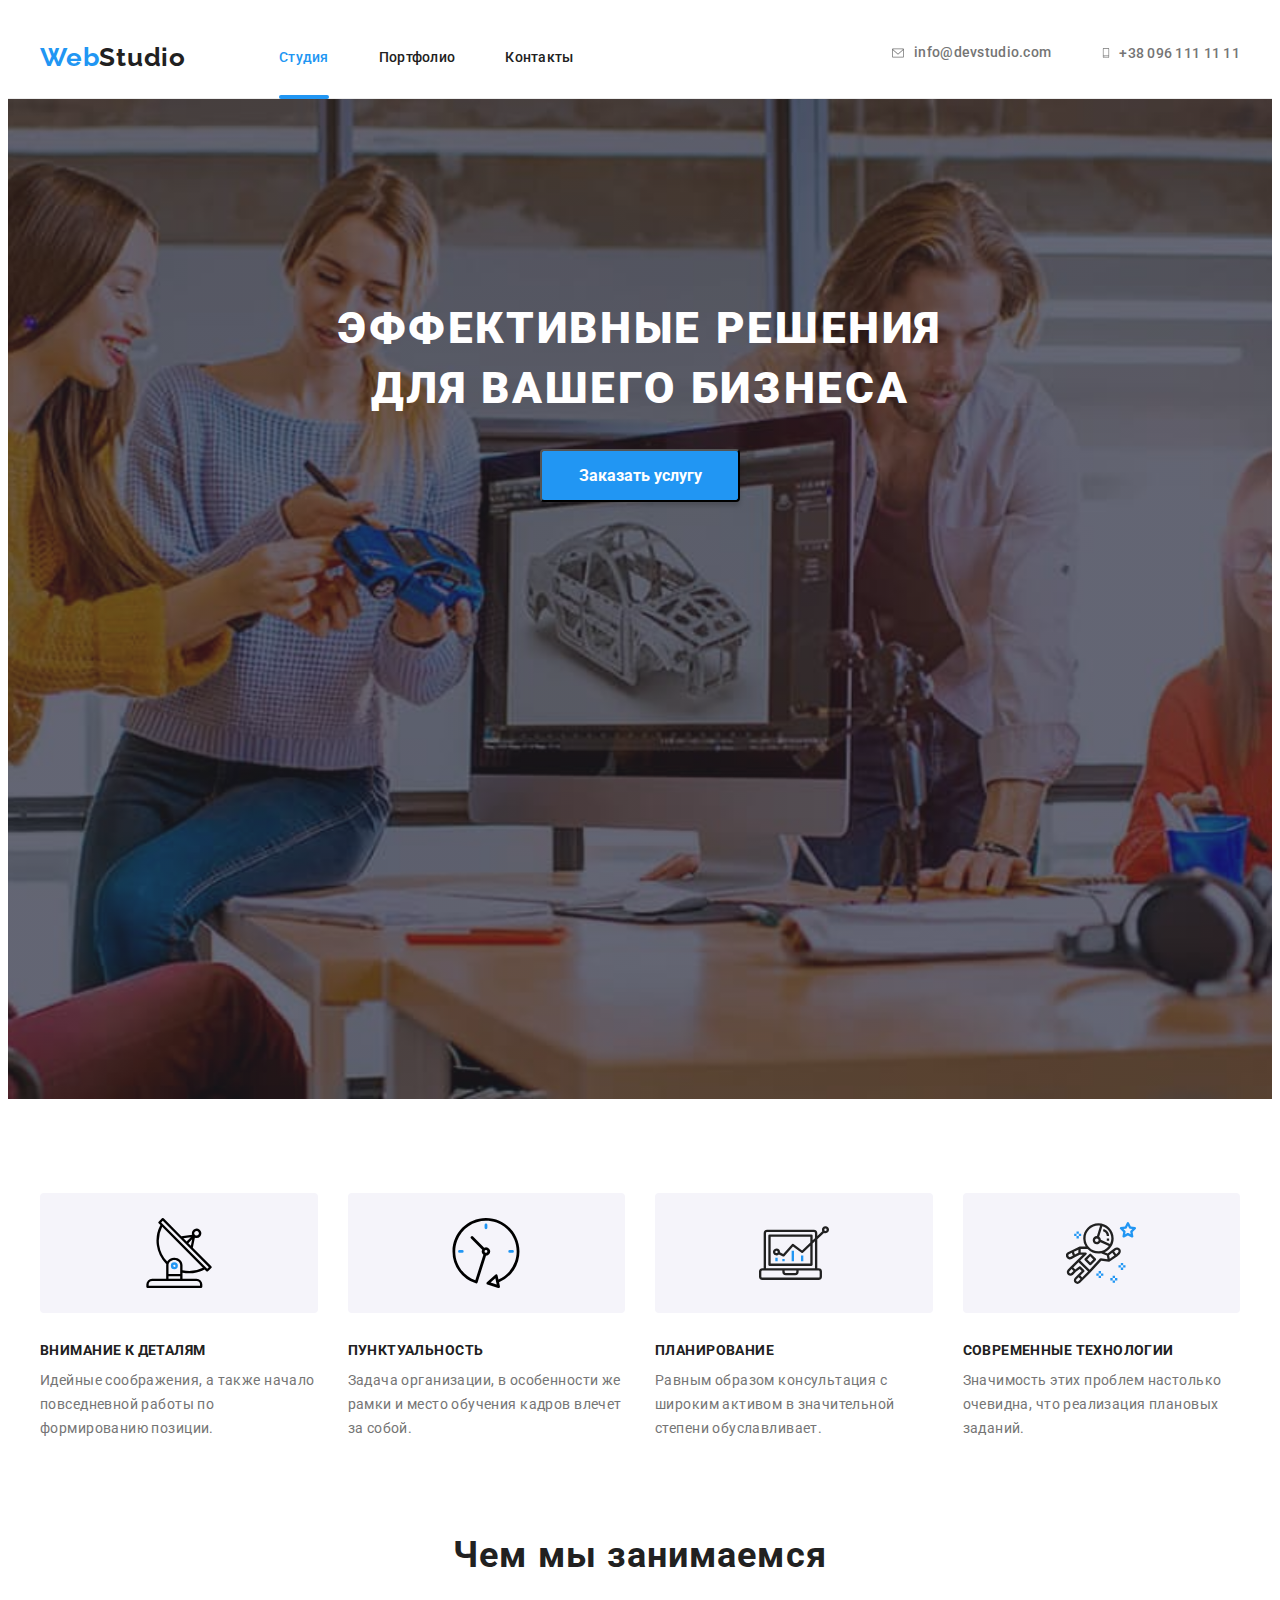
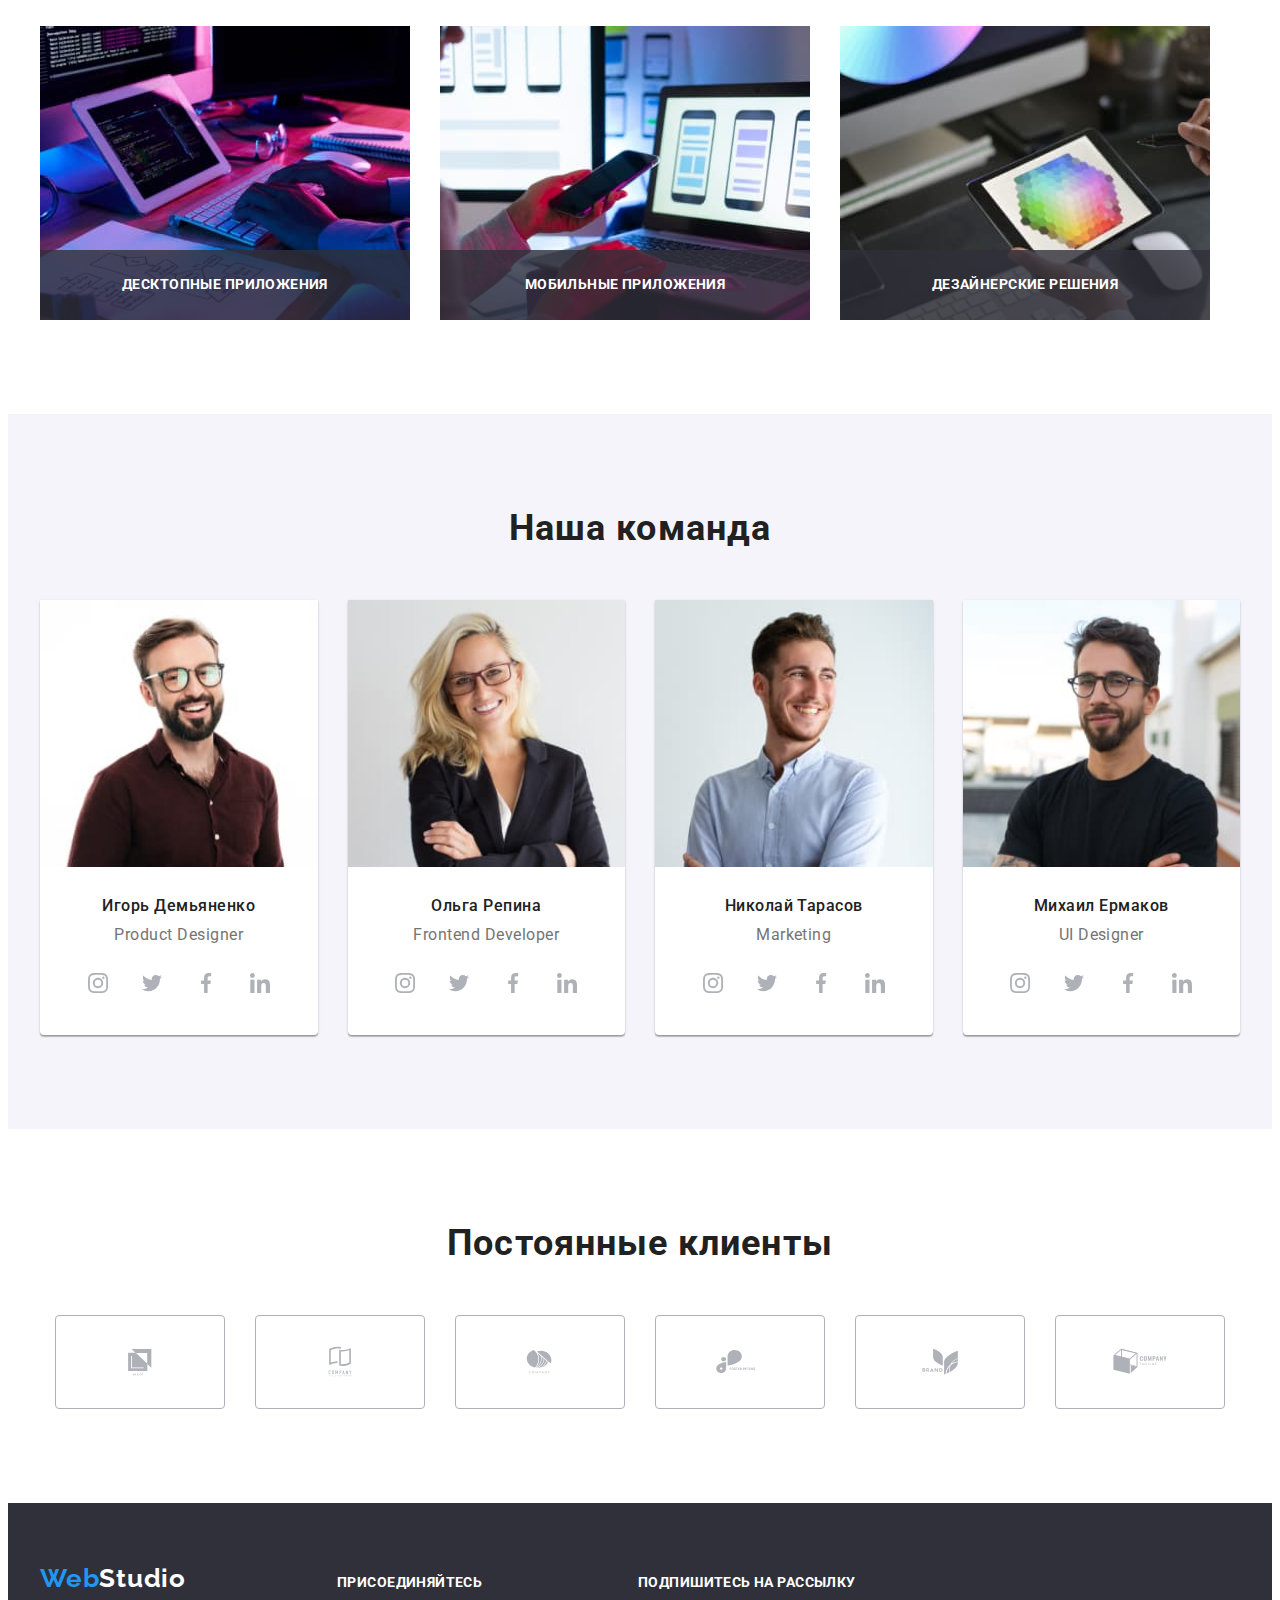
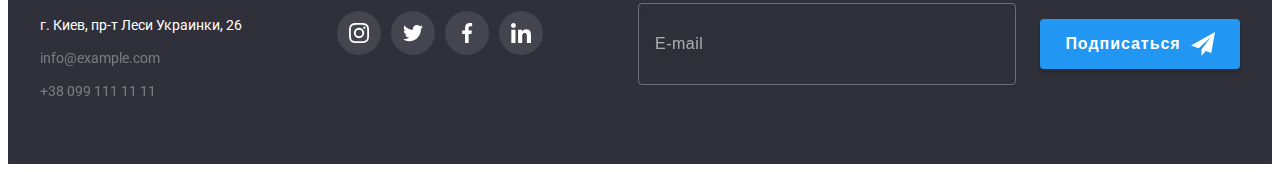
==== commit 5f67b101: "changed" ====
--- a/index.html
+++ b/index.html
@@ -85,7 +85,7 @@
           <nav class="mob-menu__navigation">
             <ul class="mob-menu__list list">
               <li class="mob-menu__item">
-                <a class="mob-menu__link current" href="#studio">Студия</a>
+                <a class="mob-menu__link current" href="./index.html">Студия</a>
               </li>
               <li class="mob-menu__item">
                 <a class="mob-menu__link" href="./portfolio.html">Портфолио</a>
@@ -206,11 +206,6 @@
           <ul class="activity__list list">
             <li class="activity__item">
               <div class="activity__base">
-                <!-- <img
-                  src="./images/screen-1.jpg"
-                  alt="Людина пише код"
-                  width="370"
-                /> -->
                 <picture>
                   <source
                     media="(min-width:1200px)"
@@ -236,7 +231,7 @@
                     media="(min-width:1200px)"
                     srcset="
                       ./images/screen/screen2-1x.jpg 1x,
-                      /images/screen/screen2-2x.jpg  2x
+                      ./images/screen/screen2-2x.jpg 2x
                     "
                   />
                   <img
@@ -256,7 +251,7 @@
                     media="(min-width:1200px)"
                     srcset="
                       ./images/screen/screen3-1x.jpg 1x,
-                      /images/screen/screen3-2x.jpg  2x
+                      ./images/screen/screen3-2x.jpg 2x
                     "
                   />
                   <img
@@ -284,8 +279,8 @@
                 <source
                   media="(min-width:1200px)"
                   srcset="
-                    ./images/team/igor-desk-1x.jpg  1x,
-                    ./images/team/igor-desk-2x.jpg. 2x
+                    ./images/team/igor-desk-1x.jpg 1x,
+                    ./images/team/igor-desk-2x.jpg 2x
                   "
                 />
                 <source
@@ -369,8 +364,8 @@
                 <source
                   media="(min-width:1200px)"
                   srcset="
-                    ./images/team/olga-desk-1x.jpg  1x,
-                    ./images/team/olga-desk-2x.jpg. 2x
+                    ./images/team/olga-desk-1x.jpg 1x,
+                    ./images/team/olga-desk-2x.jpg 2x
                   "
                 />
                 <source
@@ -451,8 +446,8 @@
                 <source
                   media="(min-width:1200px)"
                   srcset="
-                    ./images/team/mykola-desk-1x.jpg  1x,
-                    ./images/team/mykola-desk-2x.jpg. 2x
+                    ./images/team/mykola-desk-1x.jpg 1x,
+                    ./images/team/mykola-desk-2x.jpg 2x
                   "
                 />
                 <source
@@ -536,8 +531,8 @@
                 <source
                   media="(min-width:1200px)"
                   srcset="
-                    ./images/team/mychailo-desk-1x.jpg  1x,
-                    ./images/team/mychailo-desk-2x.jpg. 2x
+                    ./images/team/mychailo-desk-1x.jpg 1x,
+                    ./images/team/mychailo-desk-2x.jpg 2x
                   "
                 />
                 <source
--- a/css/main.min.css
+++ b/css/main.min.css
@@ -1 +1 @@
-body{font-family:Roboto,sans-serif}:root{--main-text-color: #212121;--secondary-text-color: #757575;--primary-white-color: #ffffff;--main-page-background-color: #ffffff;--secondary-background-color: #2f303a;--accent-color: #2196f3;--second-button-color: #188ce8;--contact-info-color: rgba(255, 255, 255, 0.6);--third-button-color: #f5f4fa;--border-color: #eeeeee;--bg-icon-color: #f5f4fa;--soc-icon-color: #afb1b8;--footer-icon-color: rgba(255, 255, 255, 0.1);--timing-function: cubic-bezier(0.4, 0, 0.2, 1);--example-bg-color: rgba(33, 150, 243, 0.9)}h1,h2,h3,h4,h5,h6{margin:0;padding:0}p{margin:0;padding:0}.list{margin:0;padding:0;list-style:none}.img{display:block;width:100%;height:auto}.container{margin-left:auto;margin-right:auto;padding-left:15px;padding-right:15px}@media screen and (min-width: 480px){.container{width:480px}}@media screen and (min-width: 768px){.container{width:768px}}@media screen and (min-width: 1200px){.container{width:1200px}}.visually-hidden{position:absolute;white-space:nowrap;width:1px;height:1px;overflow:hidden;border:0;padding:0;clip:rect(0 0 0 0);-webkit-clip-path:inset(50%);clip-path:inset(50%);margin:-1px}body{background-color:var(--main-page-background-color);color:var(--main-text-color)}.header{border-bottom:1px solid #ececec}.container__header{display:-webkit-box;display:-ms-flexbox;display:flex;-webkit-box-align:center;-ms-flex-align:center;align-items:center;-webkit-box-pack:justify;-ms-flex-pack:justify;justify-content:space-between}@media screen and (min-width: 768px){.container__header{-webkit-box-pack:start;-ms-flex-pack:start;justify-content:flex-start}}.nav{display:-webkit-box;display:-ms-flexbox;display:flex;-webkit-box-align:center;-ms-flex-align:center;align-items:center}.logo__top{padding:16px 0px}@media screen and (min-width: 768px){.logo__top{margin-right:15px;-webkit-box-pack:center;-ms-flex-pack:center;justify-content:center}}@media screen and (min-width: 768px){.logo__top{margin-right:88px;-webkit-box-pack:start;-ms-flex-pack:start;justify-content:flex-start}}@media screen and (min-width: 1200px){.logo__top{margin-right:94px;padding-top:24px;padding-bottom:25px}}.logo__top{margin-right:93px;color:var(--accent-color);font-family:Raleway,sans-serif;font-style:normal;font-weight:700;font-size:26px;line-height:1.19;text-decoration:none;letter-spacing:.03em}.logo{color:var(--accent-color);font-family:Raleway,sans-serif;font-style:normal;font-weight:700;font-size:26px;line-height:1.19;text-decoration:none;letter-spacing:.03em}.logo__black{color:var(--main-text-color)}.logo__white{color:var(--primary-white-color)}@media screen and (max-width: 768px){.nav{display:none}}@media screen and (min-width: 768px){.nav__list{display:-webkit-box;display:-ms-flexbox;display:flex}}@media screen and (min-width: 768px){.nav__item+.nav__item{margin-left:50px}}.nav__link{display:block;padding-top:32px;padding-bottom:32px;position:relative;-webkit-transition:color 250ms var(--timing-function);transition:color 250ms var(--timing-function);color:var(--main-text-color);text-decoration:none;font-weight:500;font-size:14px;line-height:1.1;letter-spacing:.02em}.nav__link:hover,.nav__link:focus{color:var(--accent-color)}.nav__link.current{position:relative}.nav__link.current{color:var(--accent-color)}.nav__link.current::after{content:"";position:absolute;left:0;bottom:-1px;display:block;width:100%;height:4px;border-radius:2px;background-color:var(--accent-color)}.contact__link{color:var(--secondary-text-color);text-decoration:none;font-weight:500;font-size:14px;line-height:1.1;letter-spacing:.02em}@media screen and (min-width: 768px){.contact__link{display:-webkit-box;display:-ms-flexbox;display:flex;-webkit-box-align:center;-ms-flex-align:center;align-items:center}}.contact__link:focus,.contact__link:hover{color:var(--accent-color);fill:var(--accent-color)}.contact--link__icon{fill:currentColor}@media screen and (min-width: 768px){.contact--link__icon{margin-right:8px}}.contact__link:focus .contact--link__icon,.contact__link:hover .contacts-link__icon{color:var(--accent-color);fill:var(--accent-color)}@media screen and (max-width: 767px){.contact{display:none}}@media screen and (min-width: 768px){.contact{margin-left:auto}}@media screen and (min-width: 1200px){.contact{display:-webkit-box;display:-ms-flexbox;display:flex;margin-left:auto}}@media screen and (min-width: 768px){.contact__item:not(:last-child){margin-bottom:10px}}@media screen and (min-width: 1200px){.contact__item+.contact__item{margin-left:50px}}.hero__page{margin-left:auto;margin-right:auto;text-align:center;padding-top:200px;padding-bottom:200px;background-image:-webkit-gradient(linear, left top, right top, from(rgba(47, 48, 58, 0.4)), to(rgba(47, 48, 58, 0.4))),url(../images/head-mob.jpg);background-image:linear-gradient(to right, rgba(47, 48, 58, 0.4), rgba(47, 48, 58, 0.4)),url(../images/head-mob.jpg);background-repeat:no-repeat;background-position:center;background-size:cover}@media(min-device-pixel-ratio: 2),(-webkit-min-device-pixel-ratio: 2),(min-resolution: 192dpi),(min-resolution: 2dppx){.hero__page{background-image:-webkit-gradient(linear, left top, right top, from(rgba(47, 48, 58, 0.4)), to(rgba(47, 48, 58, 0.4))),url(../images/head-mob@2x.jpg);background-image:linear-gradient(to right, rgba(47, 48, 58, 0.4), rgba(47, 48, 58, 0.4)),url(../images/head-mob@2x.jpg)}}@media screen and (min-width: 768px){.hero__page{background-image:-webkit-gradient(linear, left top, right top, from(rgba(47, 48, 58, 0.4)), to(rgba(47, 48, 58, 0.4))),url(../images/head-tabl.jpg);background-image:linear-gradient(to right, rgba(47, 48, 58, 0.4), rgba(47, 48, 58, 0.4)),url(../images/head-tabl.jpg)}}@media screen and (min-width: 768px)and (min-device-pixel-ratio: 2),screen and (min-width: 768px)and (-webkit-min-device-pixel-ratio: 2),screen and (min-width: 768px)and (min-resolution: 192dpi),screen and (min-width: 768px)and (min-resolution: 2dppx){.hero__page{background-image:-webkit-gradient(linear, left top, right top, from(rgba(47, 48, 58, 0.4)), to(rgba(47, 48, 58, 0.4))),url(../images/head-tabl@2x.jpg);background-image:linear-gradient(to right, rgba(47, 48, 58, 0.4), rgba(47, 48, 58, 0.4)),url(../images/head-tabl@2x.jpg)}}@media screen and (min-width: 1200px){.hero__page{background-image:-webkit-gradient(linear, left top, right top, from(rgba(47, 48, 58, 0.4)), to(rgba(47, 48, 58, 0.4))),url(../images/head-desk.jpg);background-image:linear-gradient(to right, rgba(47, 48, 58, 0.4), rgba(47, 48, 58, 0.4)),url(../images/head-desk.jpg)}}@media screen and (min-width: 1200px)and (min-device-pixel-ratio: 2),screen and (min-width: 1200px)and (-webkit-min-device-pixel-ratio: 2),screen and (min-width: 1200px)and (min-resolution: 192dpi),screen and (min-width: 1200px)and (min-resolution: 2dppx){.hero__page{background-image:-webkit-gradient(linear, left top, right top, from(rgba(47, 48, 58, 0.4)), to(rgba(47, 48, 58, 0.4))),url(../images/head-desk@2x.jpg);background-image:linear-gradient(to right, rgba(47, 48, 58, 0.4), rgba(47, 48, 58, 0.4)),url(../images/head-desk@2x.jpg)}}.hero__title{font-weight:900;font-size:26px;line-height:1.36;text-align:center;letter-spacing:.06em;text-transform:uppercase;margin-bottom:30px;color:var(--primary-white-color)}@media screen and (min-width: 1200px){.hero__title{font-size:44px;line-height:1.36}}.hero__button{display:inline-block;padding:10px 32px;min-width:200px;background-color:var(--accent-color);text-align:center;-webkit-box-shadow:0px 4px 4px rgba(0,0,0,.15);box-shadow:0px 4px 4px rgba(0,0,0,.15);border-radius:4px;-webkit-transition:background-color 250ms var(--timing-function),-webkit-box-shadow 250ms var(--timing-function);transition:background-color 250ms var(--timing-function),-webkit-box-shadow 250ms var(--timing-function);transition:background-color 250ms var(--timing-function),box-shadow 250ms var(--timing-function);transition:background-color 250ms var(--timing-function),box-shadow 250ms var(--timing-function),-webkit-box-shadow 250ms var(--timing-function)}.hero__button{color:var(--primary-white-color);font-family:inherit;font-weight:700;font-size:16px;line-height:1.86;cursor:pointer}.hero__button:hover,.hero__button:focus{background-color:var(--second-button-color);color:var(--primary-white-color)}.feature__section{padding-top:60px;padding-bottom:60px}@media screen and (min-width: 1200px){.feature__section{padding-top:94px;padding-bottom:94px}}.feature__proj{display:-webkit-box;display:-ms-flexbox;display:flex;-webkit-box-pack:center;-ms-flex-pack:center;justify-content:center;-webkit-box-align:center;-ms-flex-align:center;align-items:center;height:120px;background-color:var(--bg-icon-color);margin-bottom:30px;border-radius:4px}@media screen and (min-width: 1200px){.feature__list{margin-bottom:-30px}}@media screen and (min-width: 768px){.feature__list{display:-webkit-box;display:-ms-flexbox;display:flex;-ms-flex-wrap:wrap;flex-wrap:wrap;margin-right:-30px}}@media screen and (min-width: 1200px){.feature__item{margin-bottom:30px}}@media screen and (min-width: 768px){.feature__item{margin-right:30px;-ms-flex-preferred-size:calc(50% - 30px);flex-basis:calc(50% - 30px)}}@media screen and (min-width: 1200px){.feature__item{-ms-flex-preferred-size:calc(25% - 30px);flex-basis:calc(25% - 30px)}}.feature__icon{width:70px;height:70px}.feature__title{margin-bottom:10px;font-weight:700;font-size:14px;line-height:1.14;letter-spacing:.03em;text-transform:uppercase;text-align:center}@media screen and (min-width: 768px){.feature__title{text-align:start}}.feature__text{color:var(--secondary-text-color);font-weight:400;font-size:14px;line-height:1.71;letter-spacing:.03em;margin-bottom:30px}@media screen and (min-width: 1200px){.feature__text{margin-bottom:0}}@media screen and (max-width: 1200px){.project{display:none}}.project{padding-bottom:94px}.activity__title{color:var(--main-text-color);font-weight:700;font-size:36px;line-height:1.16;text-align:center;letter-spacing:.03em}.activity__title{margin-bottom:50px}.project img{display:block}.activity__list{display:-webkit-box;display:-ms-flexbox;display:flex}.activity__item:not(:last-child){margin-right:30px}.project__section .img{display:block}.activity__base{position:relative}.activity__inform{position:absolute;width:100%;height:70px;bottom:0;background-color:rgba(47,48,58,.8);display:-webkit-box;display:-ms-flexbox;display:flex;-webkit-box-pack:center;-ms-flex-pack:center;justify-content:center;-webkit-box-align:center;-ms-flex-align:center;align-items:center}.activity__text{font-weight:700;font-size:14px;line-height:1.14;text-align:center;letter-spacing:.03em;color:var(--primary-white-color)}.team{margin:0 auto;padding-top:60px;padding-bottom:60px}@media screen and (min-width: 1200px){.team{padding-top:94px;padding-bottom:94px}}.team__title{color:var(--main-text-color);font-weight:700;font-size:28px;line-height:1.17;text-align:center;letter-spacing:.03em;margin-bottom:30px}@media screen and (min-width: 1200px){.team__title{font-size:36px;line-height:1.16;margin-bottom:50px}}.team__workers{padding-top:30px;padding-bottom:30px}@media screen and (max-width: 1200px){.team__workers{padding-top:30px;padding-bottom:24px}}.team__list{text-align:center}@media screen and (max-width: 1200px){.team__list{margin-bottom:-30px}}@media screen and (min-width: 768px){.team__list{display:-webkit-box;display:-ms-flexbox;display:flex;-ms-flex-wrap:wrap;flex-wrap:wrap;margin-right:-30px}}.team__item{background:var(--primary-white-color);-webkit-box-shadow:0px 1px 3px rgba(0,0,0,.12),0px 1px 1px rgba(0,0,0,.14),0px 2px 1px rgba(0,0,0,.2);box-shadow:0px 1px 3px rgba(0,0,0,.12),0px 1px 1px rgba(0,0,0,.14),0px 2px 1px rgba(0,0,0,.2);border-radius:0px 0px 4px 4px}@media screen and (max-width: 1200px){.team__item{margin-bottom:30px}}@media screen and (min-width: 768px){.team__item{-ms-flex-preferred-size:calc(50% - 30px);flex-basis:calc(50% - 30px);margin-right:30px}}@media screen and (min-width: 1200px){.team__item{-ms-flex-preferred-size:calc(25% - 30px);flex-basis:calc(25% - 30px)}}.team{background-color:var(--third-button-color)}.team__name{color:var(--main-text-color);font-weight:500;font-size:16px;line-height:1.18;letter-spacing:.03em}.team__name{margin-bottom:10px}.team__position{color:var(--secondary-text-color);font-weight:400;font-size:16px;line-height:1.18;letter-spacing:.03em}.team img{display:block;width:100%}.team__social{display:-webkit-box;display:-ms-flexbox;display:flex;-webkit-box-pack:center;-ms-flex-pack:center;justify-content:center;margin-top:16px}.team__social--item:not(:last-child){margin-right:10px}.team__social--link{width:44px;height:44px;background-color:var(--primary-white-color);border-radius:50%;display:-webkit-box;display:-ms-flexbox;display:flex;-webkit-box-pack:center;-ms-flex-pack:center;justify-content:center;-webkit-box-align:center;-ms-flex-align:center;align-items:center;-webkit-transition:background-color 250ms var(--timing-function);transition:background-color 250ms var(--timing-function)}.team__social--link:hover,.team__social--link:focus{background-color:var(--accent-color)}.team__social--icon{fill:var(--soc-icon-color);-webkit-transition:fill 250ms var(--timing-function);transition:fill 250ms var(--timing-function)}.team__social--link:hover .team__social--icon,.team__social--link:focus .team__social--icon{fill:var(--primary-white-color)}.clients{padding-top:60px;padding-bottom:60px}@media screen and (min-width: 1200px){.clients{padding-top:94px;padding-bottom:94px}}.clients__title{font-weight:700;font-size:36px;line-height:1.16;text-align:center;letter-spacing:.03em;margin-bottom:50px}.clients__link{display:-webkit-box;display:-ms-flexbox;display:flex;-webkit-box-pack:center;-ms-flex-pack:center;justify-content:center;-webkit-box-align:center;-ms-flex-align:center;align-items:center;height:92px;border:1px solid #afb1b8;border-radius:4px;-webkit-transition:border 250ms var(--timing-function);transition:border 250ms var(--timing-function)}.clients__link:hover,.clients__link:focus{border-color:var(--accent-color)}.clients__list{display:-webkit-box;display:-ms-flexbox;display:flex;-ms-flex-wrap:wrap;flex-wrap:wrap;margin-left:-30px;margin-bottom:-30px;-webkit-box-pack:center;-ms-flex-pack:center;justify-content:center}.clients__item{-ms-flex-preferred-size:calc(50% - 30px);flex-basis:calc(50% - 30px);margin-left:30px;margin-bottom:30px;-webkit-box-sizing:border-box;box-sizing:border-box;border-radius:4px}@media screen and (min-width: 768px){.clients__item{-ms-flex-preferred-size:calc(33.3333333333% - 30px);flex-basis:calc(33.3333333333% - 30px);margin-left:30px}}@media screen and (min-width: 1200px){.clients__item{-ms-flex-preferred-size:calc(16.6666666667% - 30px);flex-basis:calc(16.6666666667% - 30px);margin-left:30px;max-width:170px}}.clients__icon{width:106px;height:60px;fill:var(--soc-icon-color);-webkit-transition:fill 250ms var(--timing-function);transition:fill 250ms var(--timing-function)}.clients__link:hover .clients__icon,.clients__link:focus .clients__icon{fill:var(--accent-color)}.footer__section{padding:60px 0;background-color:var(--secondary-background-color);text-align:center}@media screen and (min-width: 1200px){.footer__section{text-align:left}}@media screen and (min-width: 768px){.footer__container{display:-webkit-box;display:-ms-flexbox;display:flex;-ms-flex-wrap:wrap;flex-wrap:wrap;-webkit-box-align:baseline;-ms-flex-align:baseline;align-items:baseline;-ms-flex-pack:distribute;justify-content:space-around}}@media screen and (min-width: 1200px){.footer__container{-webkit-box-flex:1;-ms-flex-positive:1;flex-grow:1;-webkit-box-pack:justify;-ms-flex-pack:justify;justify-content:space-between}}.logo{display:inline-block}.logo__white{color:var(--primary-white-color)}.footer__address{display:-webkit-box;display:-ms-flexbox;display:flex;-webkit-box-orient:vertical;-webkit-box-direction:normal;-ms-flex-direction:column;flex-direction:column;margin-top:20px;color:var(--primary-white-color);font-style:normal;font-size:14px;line-height:1.71}.footer__address--link{color:var(--contact-info-color);opacity:60%;text-decoration:none}.footer__address--link:not(:last-child),.footer__address p{margin-bottom:9px}.footer__address--link:hover,.footer__address--link:focus{color:var(--primary-white-color);-webkit-transition:color 250ms var(--timing-function);transition:color 250ms var(--timing-function)}.footer__socials--title{font-size:14px;line-height:1.14;letter-spacing:.03em;text-transform:uppercase;color:var(--primary-white-color);margin-bottom:20px}.footer__socials{margin-top:60px}@media screen and (min-width: 768px){.footer__socials{margin-top:0}}.footer__socials--list{display:-webkit-box;display:-ms-flexbox;display:flex;-webkit-box-pack:center;-ms-flex-pack:center;justify-content:center}.footer__socials--item:not(:last-child){margin-right:10px}.footer__socials--link{width:44px;height:44px;background-color:var(--footer-icon-color);border-radius:50%;display:-webkit-box;display:-ms-flexbox;display:flex;-webkit-box-pack:center;-ms-flex-pack:center;justify-content:center;-webkit-box-align:center;-ms-flex-align:center;align-items:center;-webkit-transition:background-color 250ms var(--timing-function);transition:background-color 250ms var(--timing-function)}.footer__socials--link:hover,.footer__socials--link:focus{background-color:var(--accent-color)}.footer__socials--icon{display:-webkit-box;display:-ms-flexbox;display:flex;-webkit-box-pack:center;-ms-flex-pack:center;justify-content:center;text-align:center;fill:var(--primary-white-color)}.subscribe{margin-top:60px}@media screen and (min-width: 1200px){.subscribe{margin-top:0}}@media screen and (min-width: 1200px){.subscribe__field{display:-webkit-box;display:-ms-flexbox;display:flex;-webkit-box-align:center;-ms-flex-align:center;align-items:center}}.subscribe__email{width:100%;margin-bottom:20px;padding-top:15px;padding-bottom:15px;padding-left:16px;margin-right:12px;height:50px;border:1px solid rgba(255,255,255,.3);-webkit-filter:drop-shadow(0px 4px 4px rgba(0, 0, 0, 0.15));filter:drop-shadow(0px 4px 4px rgba(0, 0, 0, 0.15));border-radius:4px;background-color:rgba(0,0,0,0);outline:none;-webkit-transition:boder-color 250ms var(--timing-function);transition:boder-color 250ms var(--timing-function);color:var(--primary-white-color)}@media screen and (min-width: 768px){.subscribe__email{width:450px}}@media screen and (min-width: 1200px){.subscribe__email{margin-bottom:0;width:358px}}.subscribe__email:focus{border-color:var(--accent-color)}.subscribe__email::-webkit-input-placeholder{font-weight:400;font-size:16px;line-height:1.25;letter-spacing:.03em;color:var(--contact-info-color)}.subscribe__email::-moz-placeholder{font-weight:400;font-size:16px;line-height:1.25;letter-spacing:.03em;color:var(--contact-info-color)}.subscribe__email:-ms-input-placeholder{font-weight:400;font-size:16px;line-height:1.25;letter-spacing:.03em;color:var(--contact-info-color)}.subscribe__email::-ms-input-placeholder{font-weight:400;font-size:16px;line-height:1.25;letter-spacing:.03em;color:var(--contact-info-color)}.subscribe__email::placeholder{font-weight:400;font-size:16px;line-height:1.25;letter-spacing:.03em;color:var(--contact-info-color)}.subscribe__button{-webkit-box-align:center;-ms-flex-align:center;align-items:center;-webkit-box-pack:center;-ms-flex-pack:center;justify-content:center;display:-webkit-box;display:-ms-flexbox;display:flex;margin:0 auto;width:200px;height:50px;background:var(--accent-color);-webkit-box-shadow:0px 4px 4px rgba(0,0,0,.15);box-shadow:0px 4px 4px rgba(0,0,0,.15);border-radius:4px;border:none;font-weight:700;font-size:16px;line-height:1.87;letter-spacing:.06em;color:var(--primary-white-color);cursor:pointer}@media screen and (min-width: 1200px){.subscribe__button{margin-top:0;margin-left:12px}}.subscribe__icon{padding-left:10px;width:24px;height:24px;fill:var(--primary-white-color)}.subscribe__title{margin-bottom:20px;font-weight:700;font-size:14px;line-height:1.14px;letter-spacing:.03em;text-transform:uppercase;color:var(--primary-white-color)}.portfolio__section{padding-top:60px;padding-bottom:60px}@media screen and (min-width: 1200px){.portfolio__section{padding-top:94px;padding-bottom:94px}}.button__title.visually-hidden{visibility:hidden}.button__list{display:-webkit-box;display:-ms-flexbox;display:flex;-ms-flex-wrap:wrap;flex-wrap:wrap;margin-bottom:40px}@media screen and (min-width: 768px){.button__list{-webkit-box-pack:center;-ms-flex-pack:center;justify-content:center}}@media screen and (min-width: 768px){.button__list{margin-bottom:30px}}@media screen and (min-width: 1200px){.button__list{margin-bottom:50px}}.button__item:not(:last-child){margin-right:8px}@media screen and (max-width: 768px){.button__item:nth-child(-n+3){margin-bottom:15px}}.button__list .button__main{padding:6px 22px;border:none;border-radius:4px}.button__main{color:var(--main-text-color);background-color:var(--third-button-color);font-family:inherit;font-style:normal;font-weight:500;font-size:16px;line-height:1.62;cursor:pointer;-webkit-transition:background-color 250ms var(--timing-function),color 250ms var(--timing-function),-webkit-box-shadow 250ms var(--timing-function);transition:background-color 250ms var(--timing-function),color 250ms var(--timing-function),-webkit-box-shadow 250ms var(--timing-function);transition:background-color 250ms var(--timing-function),color 250ms var(--timing-function),box-shadow 250ms var(--timing-function);transition:background-color 250ms var(--timing-function),color 250ms var(--timing-function),box-shadow 250ms var(--timing-function),-webkit-box-shadow 250ms var(--timing-function)}.button__main:hover,.button__main:focus{color:var(--primary-white-color);background-color:var(--accent-color);-webkit-box-shadow:0px 3px 1px rgba(0,0,0,.1),0px 1px 2px rgba(0,0,0,.08),0px 2px 2px rgba(0,0,0,.12);box-shadow:0px 3px 1px rgba(0,0,0,.1),0px 1px 2px rgba(0,0,0,.08),0px 2px 2px rgba(0,0,0,.12)}.example{display:-webkit-box;display:-ms-flexbox;display:flex;-ms-flex-wrap:wrap;flex-wrap:wrap}.example__item{max-width:450px;margin-bottom:30px}@media screen and (max-width: 1199px){.example__item:last-child{margin-bottom:0px}}@media screen and (min-width: 768px)and (max-width: 1199px){.example__item{max-width:354px;margin-right:30px}.example__item:nth-child(even){margin-right:0px}}@media screen and (min-width: 1200px){.example__item{max-width:370px;margin-right:30px;margin-bottom:30px}.example__item:nth-child(3n){margin-right:0}.example__item:nth-last-child(-n+3){margin-bottom:0}}.example__item .example__link:hover,.example__item .example__link:focus{-webkit-box-shadow:0px 1px 1px rgba(0,0,0,.12),0px 4px 4px rgba(0,0,0,.06),1px 4px 6px rgba(0,0,0,.16);box-shadow:0px 1px 1px rgba(0,0,0,.12),0px 4px 4px rgba(0,0,0,.06),1px 4px 6px rgba(0,0,0,.16)}.example img{display:block}.example__text--show{position:relative;overflow:hidden}.example__text{position:absolute;top:0;background-color:var(--example-bg-color);color:var(--primary-white-color);font-weight:400;font-size:18px;line-height:1.55;letter-spacing:.03em;height:100%;-webkit-transform:translateY(101%);transform:translateY(101%);-webkit-transition:-webkit-transform 250ms var(--timing-function);transition:-webkit-transform 250ms var(--timing-function);transition:transform 250ms var(--timing-function);transition:transform 250ms var(--timing-function), -webkit-transform 250ms var(--timing-function);padding-top:63px;padding-bottom:63px;padding-left:24px;padding-right:24px}@media screen and (min-width: 768px){.example__text{padding-top:49px;padding-bottom:49px}}@media screen and (min-width: 1200px){.example__text{padding-top:63px;padding-bottom:63px}}.example__link:hover .example__text{-webkit-transform:translateY(0%);transform:translateY(0%)}.example__link{display:block;text-decoration:none;color:var(--secondary-text-color);-webkit-transition:-webkit-box-shadow 250ms var(--timing-function);transition:-webkit-box-shadow 250ms var(--timing-function);transition:box-shadow 250ms var(--timing-function);transition:box-shadow 250ms var(--timing-function), -webkit-box-shadow 250ms var(--timing-function)}.example__preview{padding-top:20px;padding-bottom:20px;padding-right:24px;padding-left:24px;border:1px solid var(--border-color);border-top:rgba(0,0,0,0)}.example__title{margin-bottom:4px;color:var(--main-text-color);font-style:normal;font-weight:700;font-size:18px;line-height:2}.example__content{color:var(--secondary-text-color);font-weight:400;font-size:16px;line-height:1.87}.backdrop{position:fixed;top:0;left:0;opacity:1;width:100%;height:100%;background-color:rgba(0,0,0,.2);-webkit-transition:opacity 250ms var(--timing-function),visibility 250ms var(--timing-function);transition:opacity 250ms var(--timing-function),visibility 250ms var(--timing-function)}.backdrop.is-hidden{opacity:0;pointer-events:none;visibility:hidden}.backdrop.is-hidden .modal{-webkit-transform:translate(-50%, -50%) scale(0.5);transform:translate(-50%, -50%) scale(0.5)}.modal{position:absolute;top:50%;left:50%;-webkit-transition:-webkit-transform 250ms var(--timing-function);transition:-webkit-transform 250ms var(--timing-function);transition:transform 250ms var(--timing-function);transition:transform 250ms var(--timing-function), -webkit-transform 250ms var(--timing-function);-webkit-transform:translate(-50%, -50%) scale(1);transform:translate(-50%, -50%) scale(1);padding:40px;width:100%;background-color:var(--main-page-background-color);border-radius:4px;-webkit-box-shadow:0px 1px 3px rgba(0,0,0,.12),0px 1px 1px rgba(0,0,0,.14),0px 2px 1px rgba(0,0,0,.2);box-shadow:0px 1px 3px rgba(0,0,0,.12),0px 1px 1px rgba(0,0,0,.14),0px 2px 1px rgba(0,0,0,.2)}@media screen and (max-width: 479px){.modal{max-width:100%;padding:40px 10px}}@media screen and (min-width: 480px){.modal{width:450px}}@media screen and (min-width: 1200px){.modal{min-width:528px;min-height:581px}}.modal__button{position:absolute;top:8px;right:8px;width:30px;height:30px;background:var(--main-page-background-color);border:1px solid rgba(0,0,0,.1);-webkit-box-sizing:border-box;box-sizing:border-box;border-radius:50px;cursor:pointer}.modal__close--icon{width:100%;height:100%;-webkit-transition:fill 250ms var(--timing-function);transition:fill 250ms var(--timing-function)}.modal__close--icon:hover{fill:var(--accent-color)}.modal__title{font-weight:700;font-size:20px;line-height:1.5;text-align:center;letter-spacing:.03em;color:var(--main-text-color);margin-bottom:12px}@media screen and (min-width: 1200px){.modal__title{line-height:1.15}}.modal__input{width:100%;height:40px;padding-left:42px;border:1px solid rgba(33,33,33,.2);border-radius:4px;outline:none;-webkit-transition:border-color 250ms var(--timing-function);transition:border-color 250ms var(--timing-function);cursor:pointer}.modal__input:focus{border-color:var(--accent-color)}.modal__field{margin-bottom:10px}.modal__label{width:100%;font-weight:400;font-size:12px;line-height:1.16;letter-spacing:.01em;color:var(--secondary-text-color);margin-bottom:4px;display:block}.modal__comment{width:100%;min-height:120px;padding:12px 16px;border:1px solid rgba(33,33,33,.2);border-radius:4px;font-weight:400;font-size:14px;line-height:1.14;letter-spacing:.01em;color:rgba(117,117,117,.5);resize:none;outline:none;margin-bottom:20px;cursor:pointer;-webkit-transition:border-color 250ms var(--timing-function);transition:border-color 250ms var(--timing-function)}.modal__comment:focus{border-color:var(--accent-color)}.modal__field{position:relative}.modal__icon{position:absolute;left:12px;top:50%;-webkit-transform:translateY(-50%);transform:translateY(-50%);-webkit-transition:fill 250ms var(--timing-function);transition:fill 250ms var(--timing-function)}.modal__input:focus+.modal__icon{fill:var(--accent-color)}.checkbox__icon{fill:rgba(0,0,0,0);-webkit-transition:fill 250ms var(--timing-function);transition:fill 250ms var(--timing-function)}.checkbox__text{display:-webkit-box;display:-ms-flexbox;display:flex;-webkit-box-pack:center;-ms-flex-pack:center;justify-content:center;-webkit-box-align:center;-ms-flex-align:center;align-items:center;font-weight:400;font-size:12px;line-height:1.16;letter-spacing:.03em;color:var(--secondary-text-color);-webkit-transition:background-color 250ms var(--timing-function);transition:background-color 250ms var(--timing-function);margin-bottom:30px;cursor:pointer}@media screen and (min-width: 1200px){.checkbox__text{font-size:14px;line-height:1.71}}.checkbox__link{font-style:inherit;text-decoration:underline;color:var(--accent-color)}.checkbox__text span{width:16px;height:15px;border:2px solid var(--main-text-color);border-radius:2px;margin-right:7px;display:-webkit-box;display:-ms-flexbox;display:flex;-webkit-box-align:center;-ms-flex-align:center;align-items:center;-webkit-box-pack:center;-ms-flex-pack:center;justify-content:center;-webkit-transition:border-color 250ms var(--timing-function);transition:border-color 250ms var(--timing-function)}.checkbox__text span:focus+.checkbox__text span{border-color:var(--accent-color)}.checkbox__input.is-hidden{visibility:hidden}.checkbox__input:checked+.checkbox__text span{background-color:var(--accent-color);border:none}.checkbox__input:checked+.checkbox__text .checkbox__icon{fill:var(--primary-white-color)}.checkbox__button{margin-left:auto;margin-right:auto;width:200px;height:50px;background-color:var(--accent-color);-webkit-box-shadow:0px 4px 4px rgba(0,0,0,.15);box-shadow:0px 4px 4px rgba(0,0,0,.15);border-radius:4px;border:rgba(0,0,0,0);font-weight:700;font-size:16px;line-height:1.87;display:-webkit-box;display:-ms-flexbox;display:flex;-webkit-box-align:center;-ms-flex-align:center;align-items:center;-webkit-box-pack:center;-ms-flex-pack:center;justify-content:center;letter-spacing:.06em;color:var(--primary-white-color);cursor:pointer;-webkit-transition:background-color 250ms var(--timing-function);transition:background-color 250ms var(--timing-function)}.checkbox__button:hover,.checkbox__button:focus{background-color:var(--second-button-color)}.container__header{padding-top:10px;padding-left:15px;padding-right:15px}.mob-menu__open-button{border:none;background-color:rgba(0,0,0,0);padding:12px 8px;line-height:0;margin-left:auto;cursor:pointer;padding-top:15px;padding-bottom:100px;padding-right:15px}.mob-menu__open-icon{-webkit-transition:fill 250ms var(--timing-function);transition:fill 250ms var(--timing-function)}.mob-menu__open-icon:hover,.mob-menu__open-icon:focus{fill:var(--accent-color)}@media screen and (min-width: 768px){.mob-menu__close-button{display:none}.mob-menu{display:none}}.mob-menu{position:absolute;top:0;left:0;width:100%;height:100vh;overflow:auto;background-color:var(--main-page-background-color);opacity:0;visibility:hidden;pointer-events:none}.mob-menu.is-open{opacity:1;visibility:visible;pointer-events:auto;z-index:1;position:fixed;display:-webkit-box;display:-ms-flexbox;display:flex}.mob-menu__container{position:relative;padding-top:48px;padding-bottom:48px;display:-webkit-box;display:-ms-flexbox;display:flex;-webkit-box-orient:vertical;-webkit-box-direction:normal;-ms-flex-direction:column;flex-direction:column;-webkit-box-pack:justify;-ms-flex-pack:justify;justify-content:space-between}.mob-menu__close-button{position:absolute;top:10px;right:15px;padding:10px;background-color:rgba(0,0,0,0);border:none;line-height:0;cursor:pointer}.mob-menu__close-icon{-webkit-transition:fill 250ms var(--timing-function);transition:fill 250ms var(--timing-function)}.mob-menu__close-icon:hover,.mob-menu__close-icon:focus{fill:var(--accent-color)}.mob-menu__list{display:-webkit-box;display:-ms-flexbox;display:flex;-webkit-box-orient:vertical;-webkit-box-direction:normal;-ms-flex-direction:column;flex-direction:column}.mob-menu__link{font-style:normal;font-weight:500;font-size:40px;line-height:1.18;letter-spacing:.02em;color:var(--main-text-color);text-decoration:none}.mob-menu__link:hover,.mob-menu__link:focus{color:var(--accent-color)}.mob-menu__item+.mob-menu__item{margin-top:32px}.mob-contacts__list{display:-webkit-box;display:-ms-flexbox;display:flex;-webkit-box-orient:vertical;-webkit-box-direction:normal;-ms-flex-direction:column;flex-direction:column}.mob-contacts__item+.mob-contacts__item{margin-top:32px}.mob-contacts__tel{font-style:normal;font-weight:500;font-size:34px;line-height:1.18;letter-spacing:.02em;color:var(--accent-color);text-decoration:none}.mob-contacts__mail{font-style:normal;font-weight:500;font-size:24px;line-height:1.17;letter-spacing:.02em;color:var(--secondary-text-color);text-decoration:none}.mob-menu__social{margin-top:64px}.mob-social__list{display:-webkit-box;display:-ms-flexbox;display:flex;-webkit-box-orient:horizontal;-webkit-box-direction:normal;-ms-flex-direction:row;flex-direction:row;-ms-flex-wrap:wrap;flex-wrap:wrap}.mob-social__item+.mob-social__item{margin-left:10px}.mob-social__item:not(:last-child)::after{content:"";width:22px;height:1px;margin-left:10px;border:1px solid rgba(33,33,33,.2)}.mob-social__link{font-style:normal;font-weight:500;font-size:18px;line-height:1.22;letter-spacing:.02em;color:var(--accent-color);text-decoration:none}/*# sourceMappingURL=main.min.css.map */+body{font-family:Roboto,sans-serif}:root{--main-text-color: #212121;--secondary-text-color: #757575;--primary-white-color: #ffffff;--main-page-background-color: #ffffff;--secondary-background-color: #2f303a;--accent-color: #2196f3;--second-button-color: #188ce8;--contact-info-color: rgba(255, 255, 255, 0.6);--third-button-color: #f5f4fa;--border-color: #eeeeee;--bg-icon-color: #f5f4fa;--soc-icon-color: #afb1b8;--footer-icon-color: rgba(255, 255, 255, 0.1);--timing-function: cubic-bezier(0.4, 0, 0.2, 1);--example-bg-color: rgba(33, 150, 243, 0.9)}h1,h2,h3,h4,h5,h6{margin:0;padding:0}p{margin:0;padding:0}.list{margin:0;padding:0;list-style:none}.img{display:block;width:100%;height:auto}.container{margin-left:auto;margin-right:auto;padding-left:15px;padding-right:15px}@media screen and (min-width: 480px){.container{width:480px}}@media screen and (min-width: 768px){.container{width:768px}}@media screen and (min-width: 1200px){.container{width:1200px}}.visually-hidden{position:absolute;white-space:nowrap;width:1px;height:1px;overflow:hidden;border:0;padding:0;clip:rect(0 0 0 0);-webkit-clip-path:inset(50%);clip-path:inset(50%);margin:-1px}body{background-color:var(--main-page-background-color);color:var(--main-text-color)}.header{border-bottom:1px solid #ececec}.container__header{display:-webkit-box;display:-ms-flexbox;display:flex;-webkit-box-align:center;-ms-flex-align:center;align-items:center;-webkit-box-pack:justify;-ms-flex-pack:justify;justify-content:space-between}@media screen and (min-width: 768px){.container__header{-webkit-box-pack:start;-ms-flex-pack:start;justify-content:flex-start}}.nav{display:-webkit-box;display:-ms-flexbox;display:flex;-webkit-box-align:center;-ms-flex-align:center;align-items:center}.logo__top{padding:16px 0px}@media screen and (min-width: 768px){.logo__top{margin-right:15px;-webkit-box-pack:center;-ms-flex-pack:center;justify-content:center}}@media screen and (min-width: 768px){.logo__top{margin-right:88px;-webkit-box-pack:start;-ms-flex-pack:start;justify-content:flex-start}}@media screen and (min-width: 1200px){.logo__top{margin-right:94px;padding-top:24px;padding-bottom:25px}}.logo__top{margin-right:93px;color:var(--accent-color);font-family:Raleway,sans-serif;font-style:normal;font-weight:700;font-size:26px;line-height:1.19;text-decoration:none;letter-spacing:.03em}.logo{color:var(--accent-color);font-family:Raleway,sans-serif;font-style:normal;font-weight:700;font-size:26px;line-height:1.19;text-decoration:none;letter-spacing:.03em}.logo__black{color:var(--main-text-color)}.logo__white{color:var(--primary-white-color)}@media screen and (max-width: 768px){.nav{display:none}}@media screen and (min-width: 768px){.nav__list{display:-webkit-box;display:-ms-flexbox;display:flex}}@media screen and (min-width: 768px){.nav__item+.nav__item{margin-left:50px}}.nav__link{display:block;padding-top:32px;padding-bottom:32px;position:relative;-webkit-transition:color 250ms var(--timing-function);transition:color 250ms var(--timing-function);color:var(--main-text-color);text-decoration:none;font-weight:500;font-size:14px;line-height:1.1;letter-spacing:.02em}.nav__link:hover,.nav__link:focus{color:var(--accent-color)}.nav__link.current{position:relative}.nav__link.current{color:var(--accent-color)}.nav__link.current::after{content:"";position:absolute;left:0;bottom:-1px;display:block;width:100%;height:4px;border-radius:2px;background-color:var(--accent-color)}.contact__link{color:var(--secondary-text-color);text-decoration:none;font-weight:500;font-size:14px;line-height:1.1;letter-spacing:.02em}@media screen and (min-width: 768px){.contact__link{display:-webkit-box;display:-ms-flexbox;display:flex;-webkit-box-align:center;-ms-flex-align:center;align-items:center}}.contact__link:focus,.contact__link:hover{color:var(--accent-color);fill:var(--accent-color)}.contact--link__icon{fill:currentColor}@media screen and (min-width: 768px){.contact--link__icon{margin-right:8px}}.contact__link:focus .contact--link__icon,.contact__link:hover .contacts-link__icon{color:var(--accent-color);fill:var(--accent-color)}@media screen and (max-width: 767px){.contact{display:none}}@media screen and (min-width: 768px){.contact{margin-left:auto}}@media screen and (min-width: 1200px){.contact{display:-webkit-box;display:-ms-flexbox;display:flex;margin-left:auto}}@media screen and (min-width: 768px){.contact__item:not(:last-child){margin-bottom:10px}}@media screen and (min-width: 1200px){.contact__item+.contact__item{margin-left:50px}}.hero__page{margin-left:auto;margin-right:auto;text-align:center;padding-top:118px;padding-bottom:118px;background-image:-webkit-gradient(linear, left top, right top, from(rgba(47, 48, 58, 0.4)), to(rgba(47, 48, 58, 0.4))),url(../images/head-mob.jpg);background-image:linear-gradient(to right, rgba(47, 48, 58, 0.4), rgba(47, 48, 58, 0.4)),url(../images/head-mob.jpg);background-repeat:no-repeat;background-position:center;background-size:cover}@media(min-device-pixel-ratio: 2),(-webkit-min-device-pixel-ratio: 2),(min-resolution: 192dpi),(min-resolution: 2dppx){.hero__page{background-image:-webkit-gradient(linear, left top, right top, from(rgba(47, 48, 58, 0.4)), to(rgba(47, 48, 58, 0.4))),url(../images/head-mob@2x.jpg);background-image:linear-gradient(to right, rgba(47, 48, 58, 0.4), rgba(47, 48, 58, 0.4)),url(../images/head-mob@2x.jpg)}}@media screen and (min-width: 768px){.hero__page{background-image:-webkit-gradient(linear, left top, right top, from(rgba(47, 48, 58, 0.4)), to(rgba(47, 48, 58, 0.4))),url(../images/head-tabl.jpg);background-image:linear-gradient(to right, rgba(47, 48, 58, 0.4), rgba(47, 48, 58, 0.4)),url(../images/head-tabl.jpg)}}@media screen and (min-width: 768px)and (min-device-pixel-ratio: 2),screen and (min-width: 768px)and (-webkit-min-device-pixel-ratio: 2),screen and (min-width: 768px)and (min-resolution: 192dpi),screen and (min-width: 768px)and (min-resolution: 2dppx){.hero__page{background-image:-webkit-gradient(linear, left top, right top, from(rgba(47, 48, 58, 0.4)), to(rgba(47, 48, 58, 0.4))),url(../images/head-tabl@2x.jpg);background-image:linear-gradient(to right, rgba(47, 48, 58, 0.4), rgba(47, 48, 58, 0.4)),url(../images/head-tabl@2x.jpg)}}@media screen and (min-width: 1200px){.hero__page{padding-top:200px;padding-bottom:200px;max-width:1600px;min-height:600px;background-image:-webkit-gradient(linear, left top, right top, from(rgba(47, 48, 58, 0.4)), to(rgba(47, 48, 58, 0.4))),url(../images/head-desk.jpg);background-image:linear-gradient(to right, rgba(47, 48, 58, 0.4), rgba(47, 48, 58, 0.4)),url(../images/head-desk.jpg)}}@media screen and (min-width: 1200px)and (min-device-pixel-ratio: 2),screen and (min-width: 1200px)and (-webkit-min-device-pixel-ratio: 2),screen and (min-width: 1200px)and (min-resolution: 192dpi),screen and (min-width: 1200px)and (min-resolution: 2dppx){.hero__page{background-image:-webkit-gradient(linear, left top, right top, from(rgba(47, 48, 58, 0.4)), to(rgba(47, 48, 58, 0.4))),url(../images/head-desk@2x.jpg);background-image:linear-gradient(to right, rgba(47, 48, 58, 0.4), rgba(47, 48, 58, 0.4)),url(../images/head-desk@2x.jpg)}}.hero__title{font-weight:900;font-size:26px;line-height:1.36;text-align:center;letter-spacing:.06em;text-transform:uppercase;margin-bottom:30px;color:var(--primary-white-color)}@media screen and (min-width: 1200px){.hero__title{font-size:44px;line-height:1.36}}.hero__button{display:inline-block;padding:10px 32px;min-width:200px;background-color:var(--accent-color);text-align:center;-webkit-box-shadow:0px 4px 4px rgba(0,0,0,.15);box-shadow:0px 4px 4px rgba(0,0,0,.15);border-radius:4px;-webkit-transition:background-color 250ms var(--timing-function),-webkit-box-shadow 250ms var(--timing-function);transition:background-color 250ms var(--timing-function),-webkit-box-shadow 250ms var(--timing-function);transition:background-color 250ms var(--timing-function),box-shadow 250ms var(--timing-function);transition:background-color 250ms var(--timing-function),box-shadow 250ms var(--timing-function),-webkit-box-shadow 250ms var(--timing-function)}.hero__button{color:var(--primary-white-color);font-family:inherit;font-weight:700;font-size:16px;line-height:1.86;cursor:pointer}.hero__button:hover,.hero__button:focus{background-color:var(--second-button-color);color:var(--primary-white-color)}.feature__section{padding-top:60px;padding-bottom:60px}@media screen and (min-width: 1200px){.feature__section{padding-top:94px;padding-bottom:94px}}.feature__proj{display:-webkit-box;display:-ms-flexbox;display:flex;-webkit-box-pack:center;-ms-flex-pack:center;justify-content:center;-webkit-box-align:center;-ms-flex-align:center;align-items:center;height:120px;background-color:var(--bg-icon-color);margin-bottom:30px;border-radius:4px}@media screen and (min-width: 1200px){.feature__list{margin-bottom:-30px}}@media screen and (min-width: 768px){.feature__list{display:-webkit-box;display:-ms-flexbox;display:flex;-ms-flex-wrap:wrap;flex-wrap:wrap;margin-right:-30px}}@media screen and (min-width: 1200px){.feature__item{margin-bottom:30px}}@media screen and (min-width: 768px){.feature__item{margin-right:30px;-ms-flex-preferred-size:calc(50% - 30px);flex-basis:calc(50% - 30px)}}@media screen and (min-width: 1200px){.feature__item{-ms-flex-preferred-size:calc(25% - 30px);flex-basis:calc(25% - 30px)}}.feature__icon{width:70px;height:70px}.feature__title{margin-bottom:10px;font-weight:700;font-size:14px;line-height:1.14;letter-spacing:.03em;text-transform:uppercase;text-align:center}@media screen and (min-width: 768px){.feature__title{text-align:start}}.feature__text{color:var(--secondary-text-color);font-weight:400;font-size:14px;line-height:1.71;letter-spacing:.03em;margin-bottom:30px}@media screen and (min-width: 1200px){.feature__text{margin-bottom:0}}@media screen and (max-width: 1200px){.project{display:none}}.project{padding-bottom:94px}.activity__title{color:var(--main-text-color);font-weight:700;font-size:36px;line-height:1.16;text-align:center;letter-spacing:.03em}.activity__title{margin-bottom:50px}.project img{display:block}.activity__list{display:-webkit-box;display:-ms-flexbox;display:flex}.activity__item:not(:last-child){margin-right:30px}.project__section .img{display:block}.activity__base{position:relative}.activity__inform{position:absolute;width:100%;height:70px;bottom:0;background-color:rgba(47,48,58,.8);display:-webkit-box;display:-ms-flexbox;display:flex;-webkit-box-pack:center;-ms-flex-pack:center;justify-content:center;-webkit-box-align:center;-ms-flex-align:center;align-items:center}.activity__text{font-weight:700;font-size:14px;line-height:1.14;text-align:center;letter-spacing:.03em;color:var(--primary-white-color)}.team{margin:0 auto;padding-top:60px;padding-bottom:60px}@media screen and (min-width: 1200px){.team{padding-top:94px;padding-bottom:94px}}.team__title{color:var(--main-text-color);font-weight:700;font-size:28px;line-height:1.17;text-align:center;letter-spacing:.03em;margin-bottom:30px}@media screen and (min-width: 1200px){.team__title{font-size:36px;line-height:1.16;margin-bottom:50px}}.team__workers{padding-top:30px;padding-bottom:30px}@media screen and (max-width: 1200px){.team__workers{padding-top:30px;padding-bottom:24px}}.team__list{text-align:center}@media screen and (max-width: 1200px){.team__list{margin-bottom:-30px}}@media screen and (min-width: 768px){.team__list{display:-webkit-box;display:-ms-flexbox;display:flex;-ms-flex-wrap:wrap;flex-wrap:wrap;margin-right:-30px}}.team__item{background:var(--primary-white-color);-webkit-box-shadow:0px 1px 3px rgba(0,0,0,.12),0px 1px 1px rgba(0,0,0,.14),0px 2px 1px rgba(0,0,0,.2);box-shadow:0px 1px 3px rgba(0,0,0,.12),0px 1px 1px rgba(0,0,0,.14),0px 2px 1px rgba(0,0,0,.2);border-radius:0px 0px 4px 4px}@media screen and (max-width: 1200px){.team__item{margin-bottom:30px}}@media screen and (min-width: 768px){.team__item{-ms-flex-preferred-size:calc(50% - 30px);flex-basis:calc(50% - 30px);margin-right:30px}}@media screen and (min-width: 1200px){.team__item{-ms-flex-preferred-size:calc(25% - 30px);flex-basis:calc(25% - 30px)}}.team{background-color:var(--third-button-color)}.team__name{color:var(--main-text-color);font-weight:500;font-size:16px;line-height:1.18;letter-spacing:.03em}.team__name{margin-bottom:10px}.team__position{color:var(--secondary-text-color);font-weight:400;font-size:16px;line-height:1.18;letter-spacing:.03em}.team img{display:block;width:100%}.team__social{display:-webkit-box;display:-ms-flexbox;display:flex;-webkit-box-pack:center;-ms-flex-pack:center;justify-content:center;margin-top:16px}.team__social--item:not(:last-child){margin-right:10px}.team__social--link{width:44px;height:44px;background-color:var(--primary-white-color);border-radius:50%;display:-webkit-box;display:-ms-flexbox;display:flex;-webkit-box-pack:center;-ms-flex-pack:center;justify-content:center;-webkit-box-align:center;-ms-flex-align:center;align-items:center;-webkit-transition:background-color 250ms var(--timing-function);transition:background-color 250ms var(--timing-function)}.team__social--link:hover,.team__social--link:focus{background-color:var(--accent-color)}.team__social--icon{fill:var(--soc-icon-color);-webkit-transition:fill 250ms var(--timing-function);transition:fill 250ms var(--timing-function)}.team__social--link:hover .team__social--icon,.team__social--link:focus .team__social--icon{fill:var(--primary-white-color)}.clients{padding-top:60px;padding-bottom:60px}@media screen and (min-width: 1200px){.clients{padding-top:94px;padding-bottom:94px}}.clients__title{font-weight:700;font-size:36px;line-height:1.16;text-align:center;letter-spacing:.03em;margin-bottom:50px}.clients__link{display:-webkit-box;display:-ms-flexbox;display:flex;-webkit-box-pack:center;-ms-flex-pack:center;justify-content:center;-webkit-box-align:center;-ms-flex-align:center;align-items:center;height:92px;border:1px solid #afb1b8;border-radius:4px;-webkit-transition:border 250ms var(--timing-function);transition:border 250ms var(--timing-function)}.clients__link:hover,.clients__link:focus{border-color:var(--accent-color)}.clients__list{display:-webkit-box;display:-ms-flexbox;display:flex;-ms-flex-wrap:wrap;flex-wrap:wrap;margin-left:-30px;margin-bottom:-30px;-webkit-box-pack:center;-ms-flex-pack:center;justify-content:center}.clients__item{-ms-flex-preferred-size:calc(50% - 30px);flex-basis:calc(50% - 30px);margin-left:30px;margin-bottom:30px;-webkit-box-sizing:border-box;box-sizing:border-box;border-radius:4px}@media screen and (min-width: 768px){.clients__item{-ms-flex-preferred-size:calc(33.3333333333% - 30px);flex-basis:calc(33.3333333333% - 30px);margin-left:30px}}@media screen and (min-width: 1200px){.clients__item{-ms-flex-preferred-size:calc(16.6666666667% - 30px);flex-basis:calc(16.6666666667% - 30px);margin-left:30px;max-width:170px}}.clients__icon{width:106px;height:60px;fill:var(--soc-icon-color);-webkit-transition:fill 250ms var(--timing-function);transition:fill 250ms var(--timing-function)}.clients__link:hover .clients__icon,.clients__link:focus .clients__icon{fill:var(--accent-color)}.footer__section{padding:60px 0;background-color:var(--secondary-background-color);text-align:center}@media screen and (min-width: 1200px){.footer__section{text-align:left}}@media screen and (min-width: 768px){.footer__container{display:-webkit-box;display:-ms-flexbox;display:flex;-ms-flex-wrap:wrap;flex-wrap:wrap;-webkit-box-align:baseline;-ms-flex-align:baseline;align-items:baseline;-ms-flex-pack:distribute;justify-content:space-around}}@media screen and (min-width: 1200px){.footer__container{-webkit-box-flex:1;-ms-flex-positive:1;flex-grow:1;-webkit-box-pack:justify;-ms-flex-pack:justify;justify-content:space-between}}.logo{display:inline-block}.logo__white{color:var(--primary-white-color)}.footer__address{display:-webkit-box;display:-ms-flexbox;display:flex;-webkit-box-orient:vertical;-webkit-box-direction:normal;-ms-flex-direction:column;flex-direction:column;margin-top:20px;color:var(--primary-white-color);font-style:normal;font-size:14px;line-height:1.71}.footer__address--link{color:var(--contact-info-color);opacity:60%;text-decoration:none}.footer__address--link:not(:last-child),.footer__address p{margin-bottom:9px}.footer__address--link:hover,.footer__address--link:focus{color:var(--primary-white-color);-webkit-transition:color 250ms var(--timing-function);transition:color 250ms var(--timing-function)}.footer__socials--title{font-size:14px;line-height:1.14;letter-spacing:.03em;text-transform:uppercase;color:var(--primary-white-color);margin-bottom:20px}.footer__socials{margin-top:60px}@media screen and (min-width: 768px){.footer__socials{margin-top:0}}.footer__socials--list{display:-webkit-box;display:-ms-flexbox;display:flex;-webkit-box-pack:center;-ms-flex-pack:center;justify-content:center}.footer__socials--item:not(:last-child){margin-right:10px}.footer__socials--link{width:44px;height:44px;background-color:var(--footer-icon-color);border-radius:50%;display:-webkit-box;display:-ms-flexbox;display:flex;-webkit-box-pack:center;-ms-flex-pack:center;justify-content:center;-webkit-box-align:center;-ms-flex-align:center;align-items:center;-webkit-transition:background-color 250ms var(--timing-function);transition:background-color 250ms var(--timing-function)}.footer__socials--link:hover,.footer__socials--link:focus{background-color:var(--accent-color)}.footer__socials--icon{display:-webkit-box;display:-ms-flexbox;display:flex;-webkit-box-pack:center;-ms-flex-pack:center;justify-content:center;text-align:center;fill:var(--primary-white-color)}.subscribe{margin-top:60px}@media screen and (min-width: 1200px){.subscribe{margin-top:0}}@media screen and (min-width: 1200px){.subscribe__field{display:-webkit-box;display:-ms-flexbox;display:flex;-webkit-box-align:center;-ms-flex-align:center;align-items:center}}.subscribe__email{width:100%;margin-bottom:20px;padding-top:15px;padding-bottom:15px;padding-left:16px;margin-right:12px;height:50px;border:1px solid rgba(255,255,255,.3);-webkit-filter:drop-shadow(0px 4px 4px rgba(0, 0, 0, 0.15));filter:drop-shadow(0px 4px 4px rgba(0, 0, 0, 0.15));border-radius:4px;background-color:rgba(0,0,0,0);outline:none;-webkit-transition:boder-color 250ms var(--timing-function);transition:boder-color 250ms var(--timing-function);color:var(--primary-white-color)}@media screen and (min-width: 768px){.subscribe__email{width:450px}}@media screen and (min-width: 1200px){.subscribe__email{margin-bottom:0;width:358px}}.subscribe__email:focus{border-color:var(--accent-color)}.subscribe__email::-webkit-input-placeholder{font-weight:400;font-size:16px;line-height:1.25;letter-spacing:.03em;color:var(--contact-info-color)}.subscribe__email::-moz-placeholder{font-weight:400;font-size:16px;line-height:1.25;letter-spacing:.03em;color:var(--contact-info-color)}.subscribe__email:-ms-input-placeholder{font-weight:400;font-size:16px;line-height:1.25;letter-spacing:.03em;color:var(--contact-info-color)}.subscribe__email::-ms-input-placeholder{font-weight:400;font-size:16px;line-height:1.25;letter-spacing:.03em;color:var(--contact-info-color)}.subscribe__email::placeholder{font-weight:400;font-size:16px;line-height:1.25;letter-spacing:.03em;color:var(--contact-info-color)}.subscribe__button{-webkit-box-align:center;-ms-flex-align:center;align-items:center;-webkit-box-pack:center;-ms-flex-pack:center;justify-content:center;display:-webkit-box;display:-ms-flexbox;display:flex;margin:0 auto;width:200px;height:50px;background:var(--accent-color);-webkit-box-shadow:0px 4px 4px rgba(0,0,0,.15);box-shadow:0px 4px 4px rgba(0,0,0,.15);border-radius:4px;border:none;font-weight:700;font-size:16px;line-height:1.87;letter-spacing:.06em;color:var(--primary-white-color);cursor:pointer}@media screen and (min-width: 1200px){.subscribe__button{margin-top:0;margin-left:12px}}.subscribe__icon{padding-left:10px;width:24px;height:24px;fill:var(--primary-white-color)}.subscribe__title{margin-bottom:20px;font-weight:700;font-size:14px;line-height:1.14px;letter-spacing:.03em;text-transform:uppercase;color:var(--primary-white-color)}.portfolio__section{padding-top:60px;padding-bottom:60px}@media screen and (min-width: 1200px){.portfolio__section{padding-top:94px;padding-bottom:94px}}.button__title.visually-hidden{visibility:hidden}.button__list{display:-webkit-box;display:-ms-flexbox;display:flex;-ms-flex-wrap:wrap;flex-wrap:wrap;margin-bottom:40px}@media screen and (min-width: 768px){.button__list{-webkit-box-pack:center;-ms-flex-pack:center;justify-content:center}}@media screen and (min-width: 768px){.button__list{margin-bottom:30px}}@media screen and (min-width: 1200px){.button__list{margin-bottom:50px}}.button__item:not(:last-child){margin-right:8px}@media screen and (max-width: 768px){.button__item:nth-child(-n+3){margin-bottom:15px}}.button__list .button__main{padding:6px 22px;border:none;border-radius:4px}.button__main{color:var(--main-text-color);background-color:var(--third-button-color);font-family:inherit;font-style:normal;font-weight:500;font-size:16px;line-height:1.62;cursor:pointer;-webkit-transition:background-color 250ms var(--timing-function),color 250ms var(--timing-function),-webkit-box-shadow 250ms var(--timing-function);transition:background-color 250ms var(--timing-function),color 250ms var(--timing-function),-webkit-box-shadow 250ms var(--timing-function);transition:background-color 250ms var(--timing-function),color 250ms var(--timing-function),box-shadow 250ms var(--timing-function);transition:background-color 250ms var(--timing-function),color 250ms var(--timing-function),box-shadow 250ms var(--timing-function),-webkit-box-shadow 250ms var(--timing-function)}.button__main:hover,.button__main:focus{color:var(--primary-white-color);background-color:var(--accent-color);-webkit-box-shadow:0px 3px 1px rgba(0,0,0,.1),0px 1px 2px rgba(0,0,0,.08),0px 2px 2px rgba(0,0,0,.12);box-shadow:0px 3px 1px rgba(0,0,0,.1),0px 1px 2px rgba(0,0,0,.08),0px 2px 2px rgba(0,0,0,.12)}.example{display:-webkit-box;display:-ms-flexbox;display:flex;-ms-flex-wrap:wrap;flex-wrap:wrap}.example__item{max-width:450px;margin-bottom:30px}@media screen and (max-width: 1199px){.example__item:last-child{margin-bottom:0px}}@media screen and (min-width: 768px)and (max-width: 1199px){.example__item{max-width:354px;margin-right:30px}.example__item:nth-child(even){margin-right:0px}}@media screen and (min-width: 1200px){.example__item{max-width:370px;margin-right:30px;margin-bottom:30px}.example__item:nth-child(3n){margin-right:0}.example__item:nth-last-child(-n+3){margin-bottom:0}}.example__item .example__link:hover,.example__item .example__link:focus{-webkit-box-shadow:0px 1px 1px rgba(0,0,0,.12),0px 4px 4px rgba(0,0,0,.06),1px 4px 6px rgba(0,0,0,.16);box-shadow:0px 1px 1px rgba(0,0,0,.12),0px 4px 4px rgba(0,0,0,.06),1px 4px 6px rgba(0,0,0,.16)}.example img{display:block}.example__text--show{position:relative;overflow:hidden}.example__text{position:absolute;top:0;background-color:var(--example-bg-color);color:var(--primary-white-color);font-weight:400;font-size:18px;line-height:1.55;letter-spacing:.03em;height:100%;-webkit-transform:translateY(101%);transform:translateY(101%);-webkit-transition:-webkit-transform 250ms var(--timing-function);transition:-webkit-transform 250ms var(--timing-function);transition:transform 250ms var(--timing-function);transition:transform 250ms var(--timing-function), -webkit-transform 250ms var(--timing-function);padding-top:63px;padding-bottom:63px;padding-left:24px;padding-right:24px}@media screen and (min-width: 768px){.example__text{padding-top:49px;padding-bottom:49px}}@media screen and (min-width: 1200px){.example__text{padding-top:63px;padding-bottom:63px}}.example__link:hover .example__text{-webkit-transform:translateY(0%);transform:translateY(0%)}.example__link{display:block;text-decoration:none;color:var(--secondary-text-color);-webkit-transition:-webkit-box-shadow 250ms var(--timing-function);transition:-webkit-box-shadow 250ms var(--timing-function);transition:box-shadow 250ms var(--timing-function);transition:box-shadow 250ms var(--timing-function), -webkit-box-shadow 250ms var(--timing-function)}.example__preview{padding-top:20px;padding-bottom:20px;padding-right:24px;padding-left:24px;border:1px solid var(--border-color);border-top:rgba(0,0,0,0)}@media screen and (min-width: 768px)and (max-width: 1199px){.example__preview{width:354px}}.example__title{margin-bottom:4px;color:var(--main-text-color);font-style:normal;font-weight:700;font-size:18px;line-height:2;letter-spacing:.06em}.example__content{color:var(--secondary-text-color);font-weight:400;font-size:16px;line-height:1.87}.backdrop{position:fixed;top:0;left:0;opacity:1;width:100%;height:100%;background-color:rgba(0,0,0,.2);-webkit-transition:opacity 250ms var(--timing-function),visibility 250ms var(--timing-function);transition:opacity 250ms var(--timing-function),visibility 250ms var(--timing-function)}.backdrop.is-hidden{opacity:0;pointer-events:none;visibility:hidden}.backdrop.is-hidden .modal{-webkit-transform:translate(-50%, -50%) scale(0.5);transform:translate(-50%, -50%) scale(0.5)}.modal{position:absolute;top:50%;left:50%;-webkit-transition:-webkit-transform 250ms var(--timing-function);transition:-webkit-transform 250ms var(--timing-function);transition:transform 250ms var(--timing-function);transition:transform 250ms var(--timing-function), -webkit-transform 250ms var(--timing-function);-webkit-transform:translate(-50%, -50%) scale(1);transform:translate(-50%, -50%) scale(1);padding:40px;width:100%;background-color:var(--main-page-background-color);border-radius:4px;-webkit-box-shadow:0px 1px 3px rgba(0,0,0,.12),0px 1px 1px rgba(0,0,0,.14),0px 2px 1px rgba(0,0,0,.2);box-shadow:0px 1px 3px rgba(0,0,0,.12),0px 1px 1px rgba(0,0,0,.14),0px 2px 1px rgba(0,0,0,.2)}@media screen and (max-width: 380px){.modal{height:100vh}}@media screen and (max-width: 479px){.modal{max-width:100%;padding:40px 10px}}@media screen and (min-width: 480px){.modal{width:450px}}@media screen and (min-width: 1200px){.modal{min-width:528px;min-height:581px}}.modal__button{position:absolute;top:8px;right:8px;width:30px;height:30px;background:var(--main-page-background-color);border:1px solid rgba(0,0,0,.1);-webkit-box-sizing:border-box;box-sizing:border-box;border-radius:50px;cursor:pointer}.modal__close--icon{width:100%;height:100%;-webkit-transition:fill 250ms var(--timing-function);transition:fill 250ms var(--timing-function)}.modal__close--icon:hover{fill:var(--accent-color)}.modal__title{font-weight:700;font-size:20px;line-height:1.5;text-align:center;letter-spacing:.03em;color:var(--main-text-color);margin-bottom:12px}@media screen and (min-width: 1200px){.modal__title{line-height:1.15}}.modal__input{width:100%;height:40px;padding-left:42px;border:1px solid rgba(33,33,33,.2);border-radius:4px;outline:none;-webkit-transition:border-color 250ms var(--timing-function);transition:border-color 250ms var(--timing-function);cursor:pointer}.modal__input:focus{border-color:var(--accent-color)}.modal__field{margin-bottom:10px}.modal__label{width:100%;font-weight:400;font-size:12px;line-height:1.16;letter-spacing:.01em;color:var(--secondary-text-color);margin-bottom:4px;display:block}.modal__comment{width:100%;min-height:120px;padding:12px 16px;border:1px solid rgba(33,33,33,.2);border-radius:4px;font-weight:400;font-size:14px;line-height:1.14;letter-spacing:.01em;color:rgba(117,117,117,.5);resize:none;outline:none;margin-bottom:20px;cursor:pointer;-webkit-transition:border-color 250ms var(--timing-function);transition:border-color 250ms var(--timing-function)}.modal__comment:focus{border-color:var(--accent-color)}.modal__field{position:relative}.modal__icon{position:absolute;left:12px;top:50%;-webkit-transform:translateY(-50%);transform:translateY(-50%);-webkit-transition:fill 250ms var(--timing-function);transition:fill 250ms var(--timing-function)}.modal__input:focus+.modal__icon{fill:var(--accent-color)}.checkbox__icon{fill:rgba(0,0,0,0);-webkit-transition:fill 250ms var(--timing-function);transition:fill 250ms var(--timing-function)}.checkbox__text{display:-webkit-box;display:-ms-flexbox;display:flex;-webkit-box-pack:center;-ms-flex-pack:center;justify-content:center;-webkit-box-align:center;-ms-flex-align:center;align-items:center;font-weight:400;font-size:12px;line-height:1.16;letter-spacing:.03em;color:var(--secondary-text-color);-webkit-transition:background-color 250ms var(--timing-function);transition:background-color 250ms var(--timing-function);margin-bottom:30px;cursor:pointer}@media screen and (min-width: 1200px){.checkbox__text{font-size:14px;line-height:1.71}}.checkbox__link{font-style:inherit;text-decoration:underline;color:var(--accent-color)}.checkbox__text span{width:16px;height:15px;border:2px solid var(--main-text-color);border-radius:2px;margin-right:7px;display:-webkit-box;display:-ms-flexbox;display:flex;-webkit-box-align:center;-ms-flex-align:center;align-items:center;-webkit-box-pack:center;-ms-flex-pack:center;justify-content:center;-webkit-transition:border-color 250ms var(--timing-function);transition:border-color 250ms var(--timing-function)}.checkbox__text span:focus+.checkbox__text span{border-color:var(--accent-color)}.checkbox__input.is-hidden{visibility:hidden}.checkbox__input:checked+.checkbox__text span{background-color:var(--accent-color);border:none}.checkbox__input:checked+.checkbox__text .checkbox__icon{fill:var(--primary-white-color)}.checkbox__button{margin-left:auto;margin-right:auto;width:200px;height:50px;background-color:var(--accent-color);-webkit-box-shadow:0px 4px 4px rgba(0,0,0,.15);box-shadow:0px 4px 4px rgba(0,0,0,.15);border-radius:4px;border:rgba(0,0,0,0);font-weight:700;font-size:16px;line-height:1.87;display:-webkit-box;display:-ms-flexbox;display:flex;-webkit-box-align:center;-ms-flex-align:center;align-items:center;-webkit-box-pack:center;-ms-flex-pack:center;justify-content:center;letter-spacing:.06em;color:var(--primary-white-color);cursor:pointer;-webkit-transition:background-color 250ms var(--timing-function);transition:background-color 250ms var(--timing-function)}.checkbox__button:hover,.checkbox__button:focus{background-color:var(--second-button-color)}.container__header{padding-top:10px;padding-left:15px;padding-right:15px}.mob-menu__open-button{border:none;background-color:rgba(0,0,0,0);padding:12px 8px;line-height:0;margin-left:auto;cursor:pointer;padding-top:15px;padding-bottom:100px;padding-right:15px}.mob-menu__open-icon{-webkit-transition:fill 250ms var(--timing-function);transition:fill 250ms var(--timing-function)}.mob-menu__open-icon:hover,.mob-menu__open-icon:focus{fill:var(--accent-color)}@media screen and (min-width: 768px){.mob-menu__close-button{display:none}.mob-menu{display:none}}.mob-menu{position:absolute;top:0;left:0;width:100%;height:100vh;overflow:auto;background-color:var(--main-page-background-color);opacity:0;visibility:hidden;pointer-events:none}.mob-menu.is-open{opacity:1;visibility:visible;pointer-events:auto;z-index:1;position:fixed;display:-webkit-box;display:-ms-flexbox;display:flex}.mob-menu__container{position:relative;padding-top:48px;padding-bottom:48px;display:-webkit-box;display:-ms-flexbox;display:flex;-webkit-box-orient:vertical;-webkit-box-direction:normal;-ms-flex-direction:column;flex-direction:column;-webkit-box-pack:justify;-ms-flex-pack:justify;justify-content:space-between}.mob-menu__close-button{position:absolute;top:10px;right:15px;padding:10px;background-color:rgba(0,0,0,0);border:none;line-height:0;cursor:pointer}.mob-menu__close-icon{-webkit-transition:fill 250ms var(--timing-function);transition:fill 250ms var(--timing-function)}.mob-menu__close-icon:hover,.mob-menu__close-icon:focus{fill:var(--accent-color)}.mob-menu__list{display:-webkit-box;display:-ms-flexbox;display:flex;-webkit-box-orient:vertical;-webkit-box-direction:normal;-ms-flex-direction:column;flex-direction:column}.mob-menu__link.current{color:var(--accent-color)}.mob-menu__link{font-style:normal;font-weight:500;font-size:40px;line-height:1.18;letter-spacing:.02em;color:var(--main-text-color);text-decoration:none}.mob-menu__link:hover,.mob-menu__link:focus{color:var(--accent-color)}.mob-menu__item+.mob-menu__item{margin-top:32px}.mob-contacts__list{display:-webkit-box;display:-ms-flexbox;display:flex;-webkit-box-orient:vertical;-webkit-box-direction:normal;-ms-flex-direction:column;flex-direction:column}.mob-contacts__item+.mob-contacts__item{margin-top:32px}.mob-contacts__tel{font-size:34px;font-weight:500;line-height:40px;letter-spacing:.02em;text-align:left;color:var(--accent-color);text-decoration:none}@media screen and (max-width: 479px){.mob-contacts__tel{font-size:32px}}.mob-contacts__mail{font-style:normal;font-weight:500;font-size:24px;line-height:1.17;letter-spacing:.02em;color:var(--secondary-text-color);text-decoration:none}.mob-menu__social{margin-top:64px}.mob-social__list{display:-webkit-box;display:-ms-flexbox;display:flex;-webkit-box-orient:horizontal;-webkit-box-direction:normal;-ms-flex-direction:row;flex-direction:row;-ms-flex-wrap:wrap;flex-wrap:wrap}.mob-social__item+.mob-social__item{margin-left:10px}.mob-social__item:not(:last-child)::after{content:"";width:22px;height:1px;margin-left:10px;border:1px solid rgba(33,33,33,.2)}.mob-social__link{font-style:normal;font-weight:500;font-size:18px;line-height:1.22;letter-spacing:.02em;color:var(--accent-color);text-decoration:none}@media screen and (max-width: 479px){.mob-social__link{font-size:13px}}/*# sourceMappingURL=main.min.css.map */